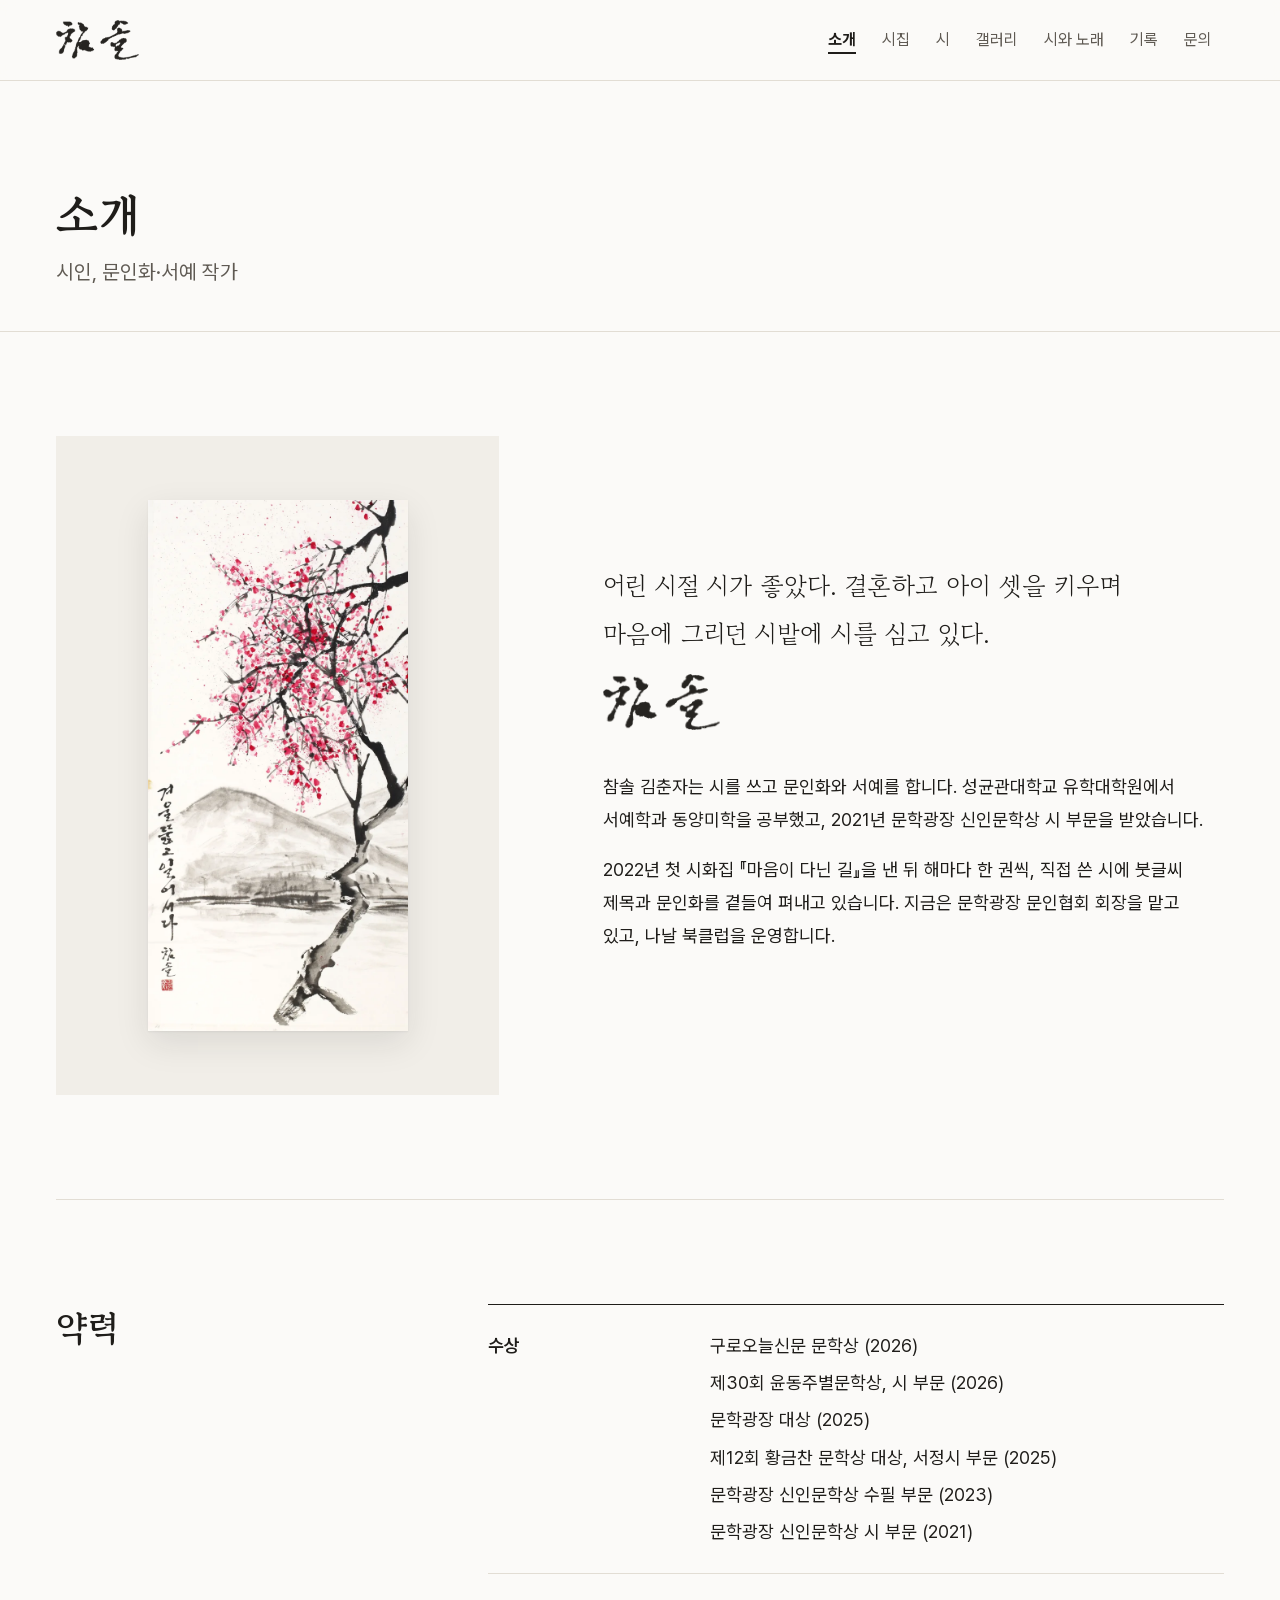
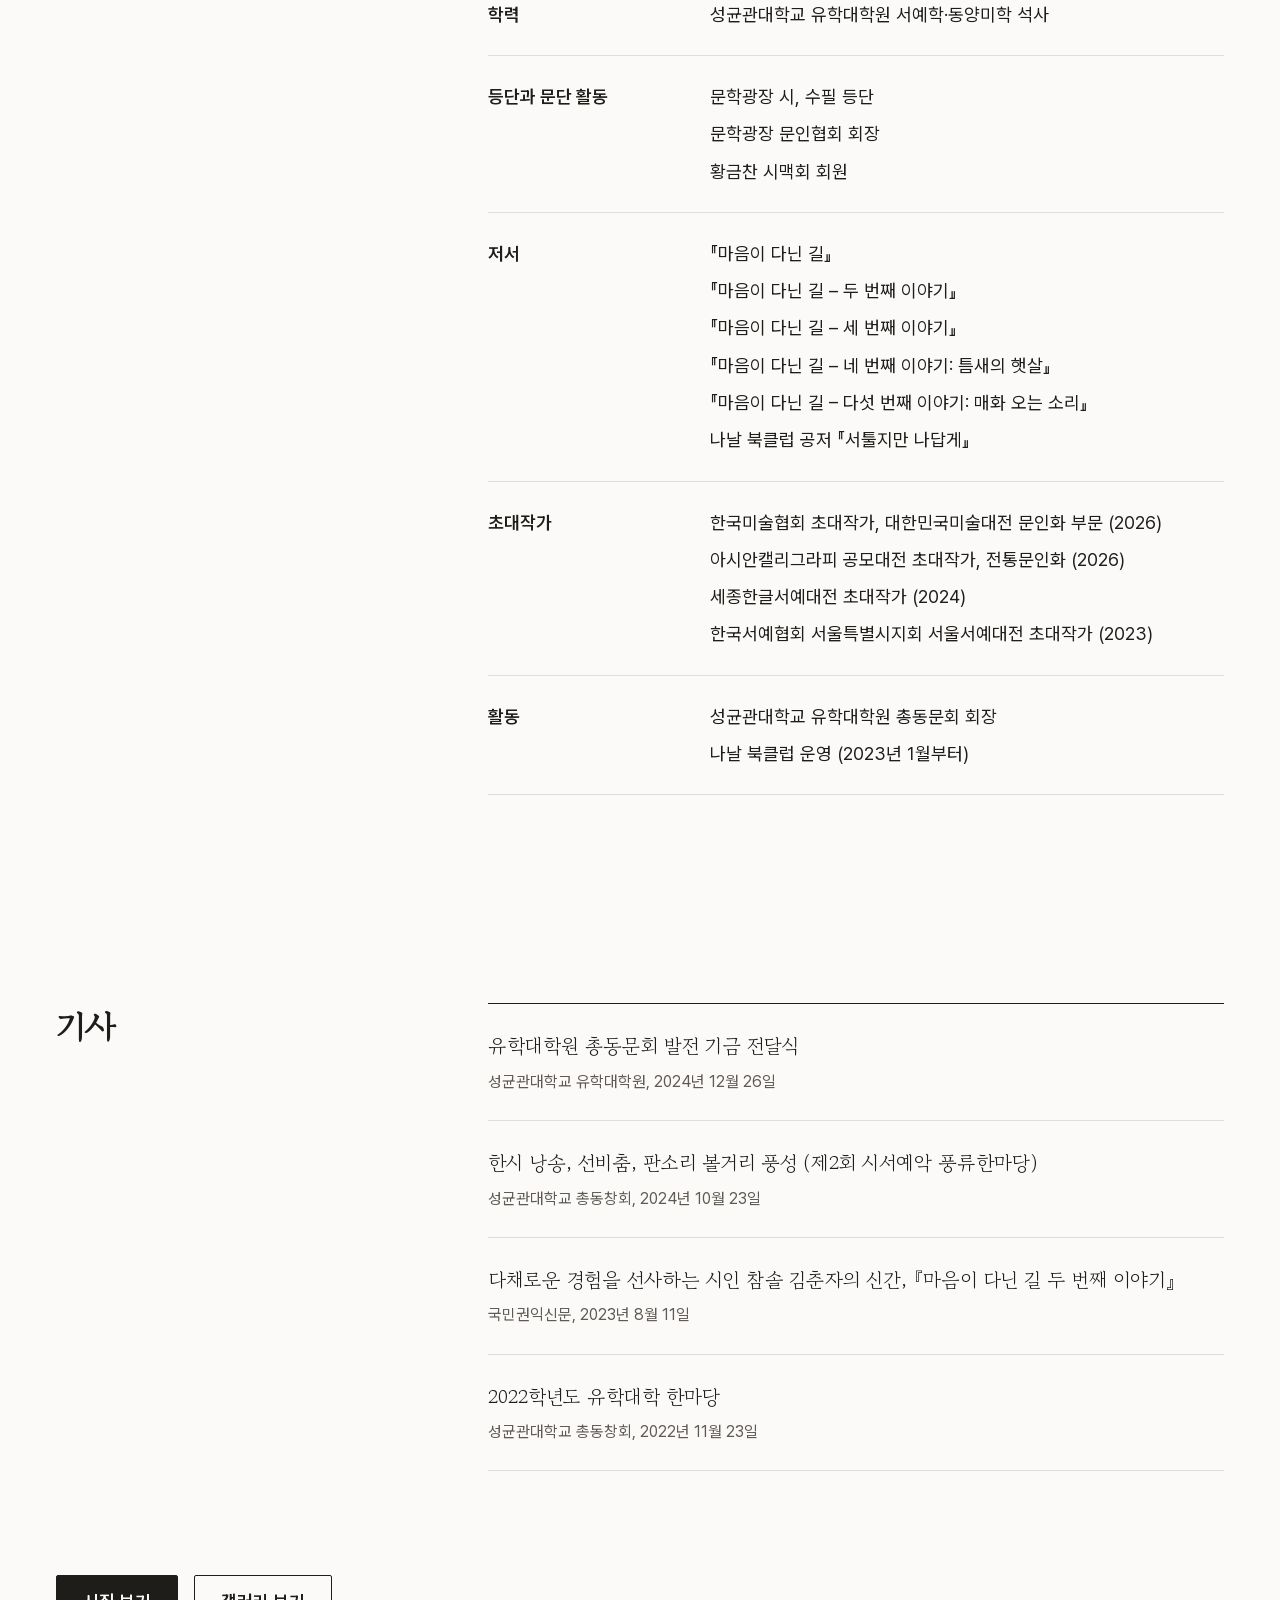
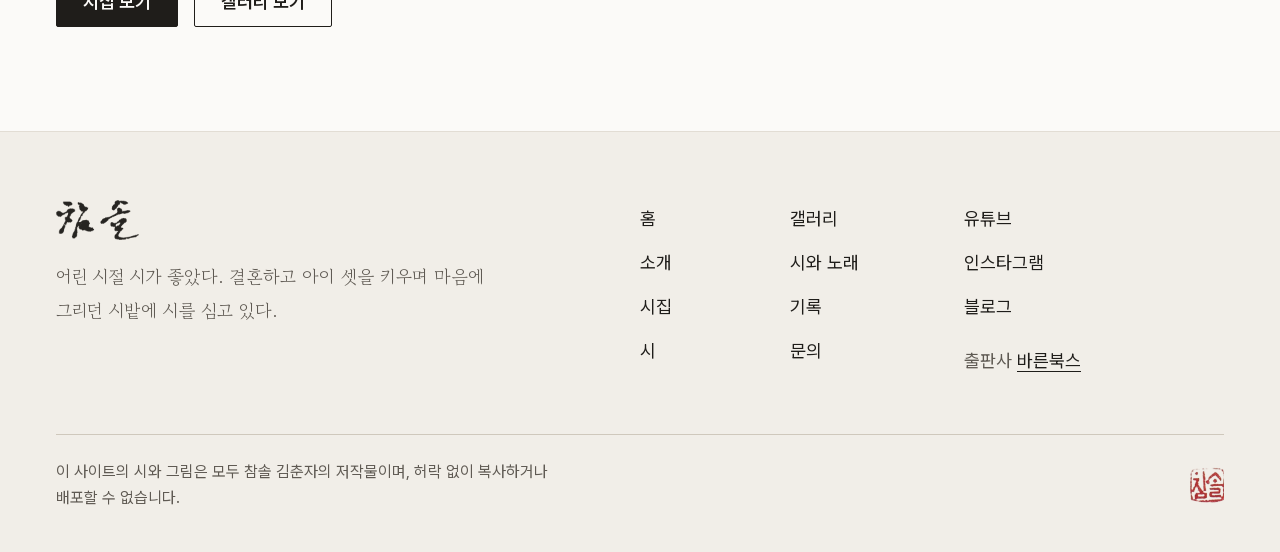
==== about/index.html @ b1f57f79 "참솔 김춘자 웹사이트 Co-Authored-By: Claude Opus 5.5 <noreply@anthropic.com>" ====
<!DOCTYPE html><html lang="ko"><head><meta charset="utf-8"><meta name="viewport" content="width=device-width, initial-scale=1"><title>소개 – 참솔 김춘자</title><meta name="description" content="참솔 김춘자 시인의 소개와 약력입니다."><link rel="icon" href="/img/brand/seal-32.png" sizes="32x32" type="image/png"><link rel="icon" href="/img/brand/seal-512.png" sizes="512x512" type="image/png"><link rel="apple-touch-icon" href="/img/brand/seal-180.png"><meta property="og:type" content="website"><meta property="og:site_name" content="참솔 김춘자"><meta property="og:title" content="소개 – 참솔 김춘자"><meta property="og:description" content="참솔 김춘자 시인의 소개와 약력입니다."><meta property="og:image" content="https://choonja27.github.io/img/brand/og.jpg"><meta property="og:image:width" content="1200"><meta property="og:image:height" content="630"><meta name="twitter:card" content="summary_large_image"><link rel="stylesheet" href="/fonts/fonts.css"><link rel="stylesheet" href="/_astro/lightbox.Dmik7Plr.css"><link rel="stylesheet" href="/_astro/BaseLayout.Sk-ldmYv.css"><style>.intro[data-astro-cid-ta2fbyqs]{gap:var(--s-5);display:grid}.intro__visual[data-astro-cid-ta2fbyqs]{background:var(--c-wall);padding:var(--s-5);justify-content:center;display:flex}.intro__art[data-astro-cid-ta2fbyqs]{max-width:260px}.intro__photo[data-astro-cid-ta2fbyqs]{width:100%}.intro__quote[data-astro-cid-ta2fbyqs]{font-family:var(--f-serif);max-width:22em;font-size:1.4rem;line-height:1.9}.intro__sign[data-astro-cid-ta2fbyqs]{width:auto;height:56px;margin:var(--s-3) 0 var(--s-5)}.intro__bio[data-astro-cid-ta2fbyqs] p[data-astro-cid-ta2fbyqs]{max-width:var(--measure)}@media (width>=900px){.intro[data-astro-cid-ta2fbyqs]{gap:var(--s-7);grid-template-columns:5fr 7fr;align-items:center}.intro__visual[data-astro-cid-ta2fbyqs]{padding:var(--s-6)}}.career[data-astro-cid-ta2fbyqs]{gap:var(--s-3);display:grid}@media (width>=900px){.career[data-astro-cid-ta2fbyqs]{gap:var(--s-6);grid-template-columns:1fr 2fr}}.career__list[data-astro-cid-ta2fbyqs]{border-top:1px solid var(--c-ink);margin:0}.career__row[data-astro-cid-ta2fbyqs]{gap:var(--s-1);padding-block:var(--s-4);border-bottom:1px solid var(--c-line);display:grid}@media (width>=700px){.career__row[data-astro-cid-ta2fbyqs]{gap:var(--s-4);grid-template-columns:11em 1fr}}.career__row[data-astro-cid-ta2fbyqs] dt[data-astro-cid-ta2fbyqs]{font-weight:600}.career__row[data-astro-cid-ta2fbyqs] dd[data-astro-cid-ta2fbyqs]{margin:0}.career__row[data-astro-cid-ta2fbyqs] ul[data-astro-cid-ta2fbyqs]{margin:0;padding:0;list-style:none}.career__row[data-astro-cid-ta2fbyqs] li[data-astro-cid-ta2fbyqs]+li[data-astro-cid-ta2fbyqs]{margin-top:var(--s-1)}.press[data-astro-cid-ta2fbyqs]{border-top:1px solid var(--c-ink);margin:0;padding:0;list-style:none}.press[data-astro-cid-ta2fbyqs] li[data-astro-cid-ta2fbyqs]{border-bottom:1px solid var(--c-line)}.press__link[data-astro-cid-ta2fbyqs]{padding-block:var(--s-4);color:var(--c-ink);flex-direction:column;gap:2px;text-decoration:none;display:flex}.press__link[data-astro-cid-ta2fbyqs]:visited{color:var(--c-ink)}.press__title[data-astro-cid-ta2fbyqs]{font-family:var(--f-serif);font-size:1.1rem}.press__link[data-astro-cid-ta2fbyqs]:hover .press__title[data-astro-cid-ta2fbyqs]{text-underline-offset:.3em;text-decoration:underline}.press__meta[data-astro-cid-ta2fbyqs]{color:var(--c-ink-light);font-size:var(--fs-small)}
</style></head><body><a class="skip-link" href="#main">본문으로 건너뛰기</a><header class="site-header site-header--default" data-astro-cid-nen7h5rs><div class="container site-header__inner" data-astro-cid-nen7h5rs><a href="/" class="site-header__logo" aria-label="홈으로 가기" data-astro-cid-nen7h5rs><img src="/img/brand/logo-horizontal.png" alt="참솔 김춘자" width="249" height="120" data-astro-cid-nen7h5rs></a><nav class="site-nav" aria-label="주 메뉴" data-astro-cid-nen7h5rs><button type="button" class="site-nav__toggle" aria-expanded="false" aria-controls="site-nav-list" data-open-label="메뉴" data-close-label="닫기" data-astro-cid-nen7h5rs>메뉴</button><ul id="site-nav-list" class="site-nav__list" data-astro-cid-nen7h5rs><li data-astro-cid-nen7h5rs><a href="/about" aria-current="page" data-astro-cid-nen7h5rs>소개</a></li><li data-astro-cid-nen7h5rs><a href="/books" data-astro-cid-nen7h5rs>시집</a></li><li data-astro-cid-nen7h5rs><a href="/poems" data-astro-cid-nen7h5rs>시</a></li><li data-astro-cid-nen7h5rs><a href="/gallery" data-astro-cid-nen7h5rs>갤러리</a></li><li data-astro-cid-nen7h5rs><a href="/songs" data-astro-cid-nen7h5rs>시와 노래</a></li><li data-astro-cid-nen7h5rs><a href="/journal" data-astro-cid-nen7h5rs>기록</a></li><li data-astro-cid-nen7h5rs><a href="/contact" data-astro-cid-nen7h5rs>문의</a></li></ul></nav></div></header><script type="module">var e=document.querySelector(`.site-nav__toggle`),t=document.querySelector(`.site-header`);if(e&&t){let n=n=>{e.setAttribute(`aria-expanded`,String(n)),e.textContent=n?e.dataset.closeLabel:e.dataset.openLabel,t.classList.toggle(`is-menu-open`,n),document.body.classList.toggle(`no-scroll`,n)};e.addEventListener(`click`,()=>n(e.getAttribute(`aria-expanded`)!==`true`)),document.addEventListener(`keydown`,t=>{t.key===`Escape`&&e.getAttribute(`aria-expanded`)===`true`&&(n(!1),e.focus())}),matchMedia(`(min-width: 1100px)`).addEventListener(`change`,e=>{e.matches&&n(!1)})}</script><main id="main" tabindex="-1"><header class="container page-head" data-astro-cid-ta2fbyqs><h1 data-astro-cid-ta2fbyqs>소개</h1><p data-astro-cid-ta2fbyqs>시인, 문인화·서예 작가</p></header><section class="section container intro" data-astro-cid-ta2fbyqs><div class="intro__visual" data-astro-cid-ta2fbyqs><a href="/img/artworks/art-18-1200.webp" class="zoom intro__art" data-pswp-group="about" data-pswp-src="/img/artworks/art-18-1200.webp" data-pswp-width="980" data-pswp-height="2000" data-pswp-info="35×68cm" data-pswp-copyright="이 사이트의 시와 그림은 모두 참솔 김춘자의 저작물이며, 허락 없이 복사하거나 배포할 수 없습니다." data-pswp-book="/books/maeum-5" data-pswp-book-label="이 작품이 실린 책: 『마음이 다닌 길 – 다섯 번째 이야기: 매화 오는 소리』" data-astro-cid-ta2fbyqs><picture><source type="image/webp" srcset="/img/artworks/art-18-640.webp 640w, /img/artworks/art-18-1200.webp 980w" sizes="(min-width: 900px) 320px, 70vw"><img src="/img/artworks/art-18-1200.jpg" alt="붉은 매화 가지 뒤로 산과 물이 펼쳐진 작품." width="980" height="2000" class="artwork" loading="lazy" decoding="async"></picture><span class="sr-only" data-astro-cid-ta2fbyqs>작품 크게 보기</span></a></div><div class="intro__text" data-astro-cid-ta2fbyqs><p class="intro__quote" data-astro-cid-ta2fbyqs>어린 시절 시가 좋았다. 결혼하고 아이 셋을 키우며 마음에 그리던 시밭에 시를 심고 있다.</p><img src="/img/brand/logo-horizontal.png" alt="참솔 친필 서명" width="249" height="120" class="intro__sign" loading="lazy" data-astro-cid-ta2fbyqs><div class="intro__bio" data-astro-cid-ta2fbyqs><p data-astro-cid-ta2fbyqs>참솔 김춘자는 시를 쓰고 문인화와 서예를 합니다. 성균관대학교 유학대학원에서 서예학과 동양미학을 공부했고, 2021년 문학광장 신인문학상 시 부문을 받았습니다.</p><p data-astro-cid-ta2fbyqs>2022년 첫 시화집 『마음이 다닌 길』을 낸 뒤 해마다 한 권씩, 직접 쓴 시에 붓글씨 제목과 문인화를 곁들여 펴내고 있습니다. 지금은 문학광장 문인협회 회장을 맡고 있고, 나날 북클럽을 운영합니다.</p></div></div></section><div class="container" data-astro-cid-ta2fbyqs><hr class="rule" data-astro-cid-ta2fbyqs></div><section class="section container career" aria-labelledby="career-title" data-astro-cid-ta2fbyqs><h2 id="career-title" data-astro-cid-ta2fbyqs>약력</h2><dl class="career__list" data-astro-cid-ta2fbyqs><div class="career__row" data-astro-cid-ta2fbyqs><dt data-astro-cid-ta2fbyqs>수상</dt><dd data-astro-cid-ta2fbyqs><ul data-astro-cid-ta2fbyqs><li data-astro-cid-ta2fbyqs>구로오늘신문 문학상 (2026)</li><li data-astro-cid-ta2fbyqs>제30회 윤동주별문학상, 시 부문 (2026)</li><li data-astro-cid-ta2fbyqs>문학광장 대상 (2025)</li><li data-astro-cid-ta2fbyqs>제12회 황금찬 문학상 대상, 서정시 부문 (2025)</li><li data-astro-cid-ta2fbyqs>문학광장 신인문학상 수필 부문 (2023)</li><li data-astro-cid-ta2fbyqs>문학광장 신인문학상 시 부문 (2021)</li></ul></dd></div><div class="career__row" data-astro-cid-ta2fbyqs><dt data-astro-cid-ta2fbyqs>학력</dt><dd data-astro-cid-ta2fbyqs><ul data-astro-cid-ta2fbyqs><li data-astro-cid-ta2fbyqs>성균관대학교 유학대학원 서예학·동양미학 석사</li></ul></dd></div><div class="career__row" data-astro-cid-ta2fbyqs><dt data-astro-cid-ta2fbyqs>등단과 문단 활동</dt><dd data-astro-cid-ta2fbyqs><ul data-astro-cid-ta2fbyqs><li data-astro-cid-ta2fbyqs>문학광장 시, 수필 등단</li><li data-astro-cid-ta2fbyqs>문학광장 문인협회 회장</li><li data-astro-cid-ta2fbyqs>황금찬 시맥회 회원</li></ul></dd></div><div class="career__row" data-astro-cid-ta2fbyqs><dt data-astro-cid-ta2fbyqs>저서</dt><dd data-astro-cid-ta2fbyqs><ul data-astro-cid-ta2fbyqs><li data-astro-cid-ta2fbyqs>『마음이 다닌 길』</li><li data-astro-cid-ta2fbyqs>『마음이 다닌 길 – 두 번째 이야기』</li><li data-astro-cid-ta2fbyqs>『마음이 다닌 길 – 세 번째 이야기』</li><li data-astro-cid-ta2fbyqs>『마음이 다닌 길 – 네 번째 이야기: 틈새의 햇살』</li><li data-astro-cid-ta2fbyqs>『마음이 다닌 길 – 다섯 번째 이야기: 매화 오는 소리』</li><li data-astro-cid-ta2fbyqs>나날 북클럽 공저 『서툴지만 나답게』</li></ul></dd></div><div class="career__row" data-astro-cid-ta2fbyqs><dt data-astro-cid-ta2fbyqs>초대작가</dt><dd data-astro-cid-ta2fbyqs><ul data-astro-cid-ta2fbyqs><li data-astro-cid-ta2fbyqs>한국미술협회 초대작가, 대한민국미술대전 문인화 부문 (2026)</li><li data-astro-cid-ta2fbyqs>아시안캘리그라피 공모대전 초대작가, 전통문인화 (2026)</li><li data-astro-cid-ta2fbyqs>세종한글서예대전 초대작가 (2024)</li><li data-astro-cid-ta2fbyqs>한국서예협회 서울특별시지회 서울서예대전 초대작가 (2023)</li></ul></dd></div><div class="career__row" data-astro-cid-ta2fbyqs><dt data-astro-cid-ta2fbyqs>활동</dt><dd data-astro-cid-ta2fbyqs><ul data-astro-cid-ta2fbyqs><li data-astro-cid-ta2fbyqs>성균관대학교 유학대학원 총동문회 회장</li><li data-astro-cid-ta2fbyqs>나날 북클럽 운영 (2023년 1월부터)</li></ul></dd></div></dl></section><section class="section container career" aria-labelledby="press-title" data-astro-cid-ta2fbyqs><h2 id="press-title" data-astro-cid-ta2fbyqs>기사</h2><ul class="press" role="list" data-astro-cid-ta2fbyqs><li data-astro-cid-ta2fbyqs><a href="https://gscs.skku.edu/gscs/news.do?mode=view&amp;articleNo=184916" class="press__link" target="_blank" rel="noopener" data-astro-cid-ta2fbyqs="true"><span class="press__title" data-astro-cid-ta2fbyqs>유학대학원 총동문회 발전 기금 전달식</span><span class="press__meta" data-astro-cid-ta2fbyqs>성균관대학교 유학대학원, 2024년 12월 26일</span><span class="sr-only"> (새 창)</span></a></li><li data-astro-cid-ta2fbyqs><a href="https://alumni.skku.edu/alumni/circular/news.do?mode=view&amp;articleNo=51506" class="press__link" target="_blank" rel="noopener" data-astro-cid-ta2fbyqs="true"><span class="press__title" data-astro-cid-ta2fbyqs>한시 낭송, 선비춤, 판소리 볼거리 풍성 (제2회 시서예악 풍류한마당)</span><span class="press__meta" data-astro-cid-ta2fbyqs>성균관대학교 총동창회, 2024년 10월 23일</span><span class="sr-only"> (새 창)</span></a></li><li data-astro-cid-ta2fbyqs><a href="https://www.crnews.co.kr/news/articleView.html?idxno=4782" class="press__link" target="_blank" rel="noopener" data-astro-cid-ta2fbyqs="true"><span class="press__title" data-astro-cid-ta2fbyqs>다채로운 경험을 선사하는 시인 참솔 김춘자의 신간, 『마음이 다닌 길 두 번째 이야기』</span><span class="press__meta" data-astro-cid-ta2fbyqs>국민권익신문, 2023년 8월 11일</span><span class="sr-only"> (새 창)</span></a></li><li data-astro-cid-ta2fbyqs><a href="https://alumni.skku.edu/alumni/circular/news.do?mode=view&amp;articleNo=35434" class="press__link" target="_blank" rel="noopener" data-astro-cid-ta2fbyqs="true"><span class="press__title" data-astro-cid-ta2fbyqs>2022학년도 유학대학 한마당</span><span class="press__meta" data-astro-cid-ta2fbyqs>성균관대학교 총동창회, 2022년 11월 23일</span><span class="sr-only"> (새 창)</span></a></li></ul></section><div class="container" data-astro-cid-ta2fbyqs><div class="btn-row" data-astro-cid-ta2fbyqs><a href="/books" class="btn btn-primary" data-astro-cid-ta2fbyqs>시집 보기</a><a href="/gallery" class="btn btn-secondary" data-astro-cid-ta2fbyqs>갤러리 보기</a></div></div></main><footer class="site-footer" data-astro-cid-jo6i4kqk><div class="container site-footer__inner" data-astro-cid-jo6i4kqk><div class="site-footer__intro" data-astro-cid-jo6i4kqk><a href="/" class="site-footer__logo" aria-label="홈으로 가기" data-astro-cid-jo6i4kqk><img src="/img/brand/logo-horizontal.png" alt="참솔 김춘자" width="249" height="120" loading="lazy" data-astro-cid-jo6i4kqk></a><p data-astro-cid-jo6i4kqk>어린 시절 시가 좋았다. 결혼하고 아이 셋을 키우며 마음에 그리던 시밭에 시를 심고 있다.</p></div><nav aria-label="사이트 메뉴" data-astro-cid-jo6i4kqk><ul class="site-footer__list" data-astro-cid-jo6i4kqk><li data-astro-cid-jo6i4kqk><a href="/" data-astro-cid-jo6i4kqk>홈</a></li><li data-astro-cid-jo6i4kqk><a href="/about" data-astro-cid-jo6i4kqk>소개</a></li><li data-astro-cid-jo6i4kqk><a href="/books" data-astro-cid-jo6i4kqk>시집</a></li><li data-astro-cid-jo6i4kqk><a href="/poems" data-astro-cid-jo6i4kqk>시</a></li><li data-astro-cid-jo6i4kqk><a href="/gallery" data-astro-cid-jo6i4kqk>갤러리</a></li><li data-astro-cid-jo6i4kqk><a href="/songs" data-astro-cid-jo6i4kqk>시와 노래</a></li><li data-astro-cid-jo6i4kqk><a href="/journal" data-astro-cid-jo6i4kqk>기록</a></li><li data-astro-cid-jo6i4kqk><a href="/contact" data-astro-cid-jo6i4kqk>문의</a></li></ul></nav><div class="site-footer__links" data-astro-cid-jo6i4kqk><ul class="site-footer__list" aria-label="SNS" data-astro-cid-jo6i4kqk><li data-astro-cid-jo6i4kqk><a href="https://www.youtube.com/@%EA%B9%80%EC%B6%98%EC%9E%90-q7f" target="_blank" rel="noopener" data-astro-cid-jo6i4kqk="true">유튜브<span class="sr-only"> (새 창)</span></a></li><li data-astro-cid-jo6i4kqk><a href="https://www.instagram.com/artchoonja/" target="_blank" rel="noopener" data-astro-cid-jo6i4kqk="true">인스타그램<span class="sr-only"> (새 창)</span></a></li><li data-astro-cid-jo6i4kqk><a href="https://blog.naver.com/choonja27" target="_blank" rel="noopener" data-astro-cid-jo6i4kqk="true">블로그<span class="sr-only"> (새 창)</span></a></li></ul><p class="site-footer__publisher" data-astro-cid-jo6i4kqk>출판사 <a href="https://barunbooks.com" target="_blank" rel="noopener" data-astro-cid-jo6i4kqk="true">바른북스<span class="sr-only"> (새 창)</span></a></p></div></div><div class="container" data-astro-cid-jo6i4kqk><div class="site-footer__bottom" data-astro-cid-jo6i4kqk><p class="text-small" data-astro-cid-jo6i4kqk>이 사이트의 시와 그림은 모두 참솔 김춘자의 저작물이며, 허락 없이 복사하거나 배포할 수 없습니다.</p><img src="/img/brand/seal.webp" alt="참솔 김춘자의 붉은 낙관" width="40" height="40" class="site-footer__seal" loading="lazy" data-astro-cid-jo6i4kqk></div></div></footer></body></html><script type="module" src="/_astro/about.astro_astro_type_script_index_0_lang.Poxf5VGZ.js"></script>
---- fonts/fonts.css ----
/*
Copyright (c) 2021 Kil Hyung-jin, with Reserved Font Name Pretendard.
https://github.com/orioncactus/pretendard

This Font Software is licensed under the SIL Open Font License, Version 1.1.
This license is copied below, and is also available with a FAQ at:
http://scripts.sil.org/OFL
*/
/* [0] */
@font-face {
	font-family: 'Pretendard Variable';
	font-style: normal;
	font-display: swap;
	font-weight: 45 920;
	src: url(/fonts/pretendard/PretendardVariable.subset.0.woff2) format('woff2-variations');
	unicode-range: U+f9ca-fa0b, U+ff03-ff05, U+ff07, U+ff0a-ff0b, U+ff0d-ff19, U+ff1b, U+ff1d, U+ff20-ff5b, U+ff5d, U+ffe0-ffe3, U+ffe5-ffe6;
}

/* [1] */
@font-face {
	font-family: 'Pretendard Variable';
	font-style: normal;
	font-display: swap;
	font-weight: 45 920;
	src: url(/fonts/pretendard/PretendardVariable.subset.1.woff2) format('woff2-variations');
	unicode-range: U+d723-d728, U+d72a-d733, U+d735-d748, U+d74a-d74f, U+d752-d753, U+d755-d757, U+d75a-d75f, U+d762-d764, U+d766-d768, U+d76a-d76b, U+d76d-d76f, U+d771-d787, U+d789-d78b, U+d78d-d78f, U+d791-d797, U+d79a, U+d79c, U+d79e-d7a3, U+f900-f909, U+f90b-f92e;
}

/* [2] */
@font-face {
	font-family: 'Pretendard Variable';
	font-style: normal;
	font-display: swap;
	font-weight: 45 920;
	src: url(/fonts/pretendard/PretendardVariable.subset.2.woff2) format('woff2-variations');
	unicode-range: U+d679-d68b, U+d68e-d69e, U+d6a0, U+d6a2-d6a7, U+d6a9-d6c3, U+d6c6-d6c7, U+d6c9-d6cb, U+d6cd-d6d3, U+d6d5-d6d6, U+d6d8-d6e3, U+d6e5-d6e7, U+d6e9-d6fb, U+d6fd-d717, U+d719-d71f, U+d721-d722;
}

/* [3] */
@font-face {
	font-family: 'Pretendard Variable';
	font-style: normal;
	font-display: swap;
	font-weight: 45 920;
	src: url(/fonts/pretendard/PretendardVariable.subset.3.woff2) format('woff2-variations');
	unicode-range: U+d5bc-d5c7, U+d5ca-d5cb, U+d5cd-d5cf, U+d5d1-d5d7, U+d5d9-d5da, U+d5dc, U+d5de-d5e3, U+d5e6-d5e7, U+d5e9-d5eb, U+d5ed-d5f6, U+d5f8, U+d5fa-d5ff, U+d602-d603, U+d605-d607, U+d609-d60f, U+d612-d613, U+d616-d61b, U+d61d-d637, U+d63a-d63b, U+d63d-d63f, U+d641-d647, U+d64a-d64c, U+d64e-d653, U+d656-d657, U+d659-d65b, U+d65d-d666, U+d668, U+d66a-d678;
}

/* [4] */
@font-face {
	font-family: 'Pretendard Variable';
	font-style: normal;
	font-display: swap;
	font-weight: 45 920;
	src: url(/fonts/pretendard/PretendardVariable.subset.4.woff2) format('woff2-variations');
	unicode-range: U+d507, U+d509-d50b, U+d50d-d513, U+d515-d53b, U+d53e-d53f, U+d541-d543, U+d545-d54c, U+d54e, U+d550, U+d552-d557, U+d55a-d55b, U+d55d-d55f, U+d561-d564, U+d566-d567, U+d56a, U+d56c, U+d56e-d573, U+d576-d577, U+d579-d583, U+d585-d586, U+d58a-d5a4, U+d5a6-d5bb;
}

/* [5] */
@font-face {
	font-family: 'Pretendard Variable';
	font-style: normal;
	font-display: swap;
	font-weight: 45 920;
	src: url(/fonts/pretendard/PretendardVariable.subset.5.woff2) format('woff2-variations');
	unicode-range: U+d464-d477, U+d47a-d47b, U+d47d-d47f, U+d481-d487, U+d489-d48a, U+d48c, U+d48e-d4e7, U+d4e9-d503, U+d505-d506;
}

/* [6] */
@font-face {
	font-family: 'Pretendard Variable';
	font-style: normal;
	font-display: swap;
	font-weight: 45 920;
	src: url(/fonts/pretendard/PretendardVariable.subset.6.woff2) format('woff2-variations');
	unicode-range: U+d3bf-d3c7, U+d3ca-d3cf, U+d3d1-d3eb, U+d3ee-d3ef, U+d3f1-d3f3, U+d3f5-d3fb, U+d3fd-d400, U+d402-d45b, U+d45d-d463;
}

/* [7] */
@font-face {
	font-family: 'Pretendard Variable';
	font-style: normal;
	font-display: swap;
	font-weight: 45 920;
	src: url(/fonts/pretendard/PretendardVariable.subset.7.woff2) format('woff2-variations');
	unicode-range: U+d2ff, U+d302-d304, U+d306-d30b, U+d30f, U+d311-d313, U+d315-d31b, U+d31e, U+d322-d324, U+d326-d327, U+d32a-d32b, U+d32d-d32f, U+d331-d337, U+d339-d33c, U+d33e-d37b, U+d37e-d37f, U+d381-d383, U+d385-d38b, U+d38e-d390, U+d392-d397, U+d39a-d39b, U+d39d-d39f, U+d3a1-d3a7, U+d3a9-d3aa, U+d3ac, U+d3ae-d3b3, U+d3b5-d3b7, U+d3b9-d3bb, U+d3bd-d3be;
}

/* [8] */
@font-face {
	font-family: 'Pretendard Variable';
	font-style: normal;
	font-display: swap;
	font-weight: 45 920;
	src: url(/fonts/pretendard/PretendardVariable.subset.8.woff2) format('woff2-variations');
	unicode-range: U+d257-d27f, U+d281-d29b, U+d29d-d29f, U+d2a1-d2ab, U+d2ad-d2b7, U+d2ba-d2bb, U+d2bd-d2bf, U+d2c1-d2c7, U+d2c9-d2ef, U+d2f2-d2f3, U+d2f5-d2f7, U+d2f9-d2fe;
}

/* [9] */
@font-face {
	font-family: 'Pretendard Variable';
	font-style: normal;
	font-display: swap;
	font-weight: 45 920;
	src: url(/fonts/pretendard/PretendardVariable.subset.9.woff2) format('woff2-variations');
	unicode-range: U+d1b4, U+d1b6-d1f3, U+d1f5-d22b, U+d22e-d22f, U+d231-d233, U+d235-d23b, U+d23d-d240, U+d242-d256;
}

/* [10] */
@font-face {
	font-family: 'Pretendard Variable';
	font-style: normal;
	font-display: swap;
	font-weight: 45 920;
	src: url(/fonts/pretendard/PretendardVariable.subset.10.woff2) format('woff2-variations');
	unicode-range: U+d105-d12f, U+d132-d133, U+d135-d137, U+d139-d13f, U+d141-d142, U+d144, U+d146-d14b, U+d14e-d14f, U+d151-d153, U+d155-d15b, U+d15e-d187, U+d189-d19f, U+d1a2-d1a3, U+d1a5-d1a7, U+d1a9-d1af, U+d1b2-d1b3;
}

/* [11] */
@font-face {
	font-family: 'Pretendard Variable';
	font-style: normal;
	font-display: swap;
	font-weight: 45 920;
	src: url(/fonts/pretendard/PretendardVariable.subset.11.woff2) format('woff2-variations');
	unicode-range: U+d04b-d04f, U+d051-d057, U+d059-d06b, U+d06d-d06f, U+d071-d073, U+d075-d07b, U+d07e-d0a3, U+d0a6-d0a7, U+d0a9-d0ab, U+d0ad-d0b3, U+d0b6, U+d0b8, U+d0ba-d0bf, U+d0c2-d0c3, U+d0c5-d0c7, U+d0c9-d0cf, U+d0d2, U+d0d6-d0db, U+d0de-d0df, U+d0e1-d0e3, U+d0e5-d0eb, U+d0ee-d0f0, U+d0f2-d104;
}

/* [12] */
@font-face {
	font-family: 'Pretendard Variable';
	font-style: normal;
	font-display: swap;
	font-weight: 45 920;
	src: url(/fonts/pretendard/PretendardVariable.subset.12.woff2) format('woff2-variations');
	unicode-range: U+cfa2-cfc3, U+cfc5-cfdf, U+cfe2-cfe3, U+cfe5-cfe7, U+cfe9-cff4, U+cff6-cffb, U+cffd-cfff, U+d001-d003, U+d005-d017, U+d019-d033, U+d036-d037, U+d039-d03b, U+d03d-d04a;
}

/* [13] */
@font-face {
	font-family: 'Pretendard Variable';
	font-style: normal;
	font-display: swap;
	font-weight: 45 920;
	src: url(/fonts/pretendard/PretendardVariable.subset.13.woff2) format('woff2-variations');
	unicode-range: U+cef0-cef3, U+cef6, U+cef9-ceff, U+cf01-cf03, U+cf05-cf07, U+cf09-cf0f, U+cf11-cf12, U+cf14-cf1b, U+cf1d-cf1f, U+cf21-cf2f, U+cf31-cf53, U+cf56-cf57, U+cf59-cf5b, U+cf5d-cf63, U+cf66, U+cf68, U+cf6a-cf6f, U+cf71-cf84, U+cf86-cf8b, U+cf8d-cfa1;
}

/* [14] */
@font-face {
	font-family: 'Pretendard Variable';
	font-style: normal;
	font-display: swap;
	font-weight: 45 920;
	src: url(/fonts/pretendard/PretendardVariable.subset.14.woff2) format('woff2-variations');
	unicode-range: U+ce3c-ce57, U+ce5a-ce5b, U+ce5d-ce5f, U+ce61-ce67, U+ce6a, U+ce6c, U+ce6e-ce73, U+ce76-ce77, U+ce79-ce7b, U+ce7d-ce83, U+ce85-ce88, U+ce8a-ce8f, U+ce91-ce93, U+ce95-ce97, U+ce99-ce9f, U+cea2, U+cea4-ceab, U+cead-cee3, U+cee6-cee7, U+cee9-ceeb, U+ceed-ceef;
}

/* [15] */
@font-face {
	font-family: 'Pretendard Variable';
	font-style: normal;
	font-display: swap;
	font-weight: 45 920;
	src: url(/fonts/pretendard/PretendardVariable.subset.15.woff2) format('woff2-variations');
	unicode-range: U+cd92-cd93, U+cd96-cd97, U+cd99-cd9b, U+cd9d-cda3, U+cda6-cda8, U+cdaa-cdaf, U+cdb1-cdc3, U+cdc5-cdcb, U+cdcd-cde7, U+cde9-ce03, U+ce05-ce1f, U+ce22-ce34, U+ce36-ce3b;
}

/* [16] */
@font-face {
	font-family: 'Pretendard Variable';
	font-style: normal;
	font-display: swap;
	font-weight: 45 920;
	src: url(/fonts/pretendard/PretendardVariable.subset.16.woff2) format('woff2-variations');
	unicode-range: U+ccef-cd07, U+cd0a-cd0b, U+cd0d-cd1a, U+cd1c, U+cd1e-cd2b, U+cd2d-cd5b, U+cd5d-cd77, U+cd79-cd91;
}

/* [17] */
@font-face {
	font-family: 'Pretendard Variable';
	font-style: normal;
	font-display: swap;
	font-weight: 45 920;
	src: url(/fonts/pretendard/PretendardVariable.subset.17.woff2) format('woff2-variations');
	unicode-range: U+cc3f-cc43, U+cc46-cc47, U+cc49-cc4b, U+cc4d-cc53, U+cc55-cc58, U+cc5a-cc5f, U+cc61-cc97, U+cc9a-cc9b, U+cc9d-cc9f, U+cca1-cca7, U+ccaa, U+ccac, U+ccae-ccb3, U+ccb6-ccb7, U+ccb9-ccbb, U+ccbd-cccf, U+ccd1-cce3, U+cce5-ccee;
}

/* [18] */
@font-face {
	font-family: 'Pretendard Variable';
	font-style: normal;
	font-display: swap;
	font-weight: 45 920;
	src: url(/fonts/pretendard/PretendardVariable.subset.18.woff2) format('woff2-variations');
	unicode-range: U+cb91-cbd3, U+cbd5-cbe3, U+cbe5-cc0b, U+cc0e-cc0f, U+cc11-cc13, U+cc15-cc1b, U+cc1d-cc20, U+cc23-cc27, U+cc2a-cc2b, U+cc2d, U+cc2f, U+cc31-cc37, U+cc3a, U+cc3c;
}

/* [19] */
@font-face {
	font-family: 'Pretendard Variable';
	font-style: normal;
	font-display: swap;
	font-weight: 45 920;
	src: url(/fonts/pretendard/PretendardVariable.subset.19.woff2) format('woff2-variations');
	unicode-range: U+caf4-cb47, U+cb4a-cb90;
}

/* [20] */
@font-face {
	font-family: 'Pretendard Variable';
	font-style: normal;
	font-display: swap;
	font-weight: 45 920;
	src: url(/fonts/pretendard/PretendardVariable.subset.20.woff2) format('woff2-variations');
	unicode-range: U+ca4a-ca4b, U+ca4e-ca4f, U+ca51-ca53, U+ca55-ca5b, U+ca5d-ca60, U+ca62-ca83, U+ca85-cabb, U+cabe-cabf, U+cac1-cac3, U+cac5-cacb, U+cacd-cad0, U+cad2, U+cad4-cad8, U+cada-caf3;
}

/* [21] */
@font-face {
	font-family: 'Pretendard Variable';
	font-style: normal;
	font-display: swap;
	font-weight: 45 920;
	src: url(/fonts/pretendard/PretendardVariable.subset.21.woff2) format('woff2-variations');
	unicode-range: U+c996-c997, U+c99a-c99c, U+c99e-c9bf, U+c9c2-c9c3, U+c9c5-c9c7, U+c9c9-c9cf, U+c9d2, U+c9d4, U+c9d7-c9d8, U+c9db, U+c9de-c9df, U+c9e1-c9e3, U+c9e5-c9e6, U+c9e8-c9eb, U+c9ee-c9f0, U+c9f2-c9f7, U+c9f9-ca0b, U+ca0d-ca28, U+ca2a-ca49;
}

/* [22] */
@font-face {
	font-family: 'Pretendard Variable';
	font-style: normal;
	font-display: swap;
	font-weight: 45 920;
	src: url(/fonts/pretendard/PretendardVariable.subset.22.woff2) format('woff2-variations');
	unicode-range: U+c8e9-c8f4, U+c8f6-c8fb, U+c8fe-c8ff, U+c901-c903, U+c905-c90b, U+c90e-c910, U+c912-c917, U+c919-c92b, U+c92d-c94f, U+c951-c953, U+c955-c96b, U+c96d-c973, U+c975-c987, U+c98a-c98b, U+c98d-c98f, U+c991-c995;
}

/* [23] */
@font-face {
	font-family: 'Pretendard Variable';
	font-style: normal;
	font-display: swap;
	font-weight: 45 920;
	src: url(/fonts/pretendard/PretendardVariable.subset.23.woff2) format('woff2-variations');
	unicode-range: U+c841-c84b, U+c84d-c86f, U+c872-c873, U+c875-c877, U+c879-c87f, U+c882-c884, U+c887-c88a, U+c88d-c8c3, U+c8c5-c8df, U+c8e1-c8e8;
}

/* [24] */
@font-face {
	font-family: 'Pretendard Variable';
	font-style: normal;
	font-display: swap;
	font-weight: 45 920;
	src: url(/fonts/pretendard/PretendardVariable.subset.24.woff2) format('woff2-variations');
	unicode-range: U+c779-c77b, U+c77e-c782, U+c786, U+c78b, U+c78d, U+c78f, U+c792-c793, U+c795, U+c797, U+c799-c79f, U+c7a2, U+c7a7-c7ab, U+c7ae-c7bb, U+c7bd-c7c0, U+c7c2-c7c7, U+c7c9-c7dc, U+c7de-c7ff, U+c802-c803, U+c805-c807, U+c809, U+c80b-c80f, U+c812, U+c814, U+c817-c81b, U+c81e-c81f, U+c821-c823, U+c825-c82e, U+c830-c837, U+c839-c83b, U+c83d-c840;
}

/* [25] */
@font-face {
	font-family: 'Pretendard Variable';
	font-style: normal;
	font-display: swap;
	font-weight: 45 920;
	src: url(/fonts/pretendard/PretendardVariable.subset.25.woff2) format('woff2-variations');
	unicode-range: U+c6bb-c6bf, U+c6c2, U+c6c4, U+c6c6-c6cb, U+c6ce-c6cf, U+c6d1-c6d3, U+c6d5-c6db, U+c6dd-c6df, U+c6e1-c6e7, U+c6e9-c6eb, U+c6ed-c6ef, U+c6f1-c6f8, U+c6fa-c703, U+c705-c707, U+c709-c70b, U+c70d-c716, U+c718, U+c71a-c71f, U+c722-c723, U+c725-c727, U+c729-c734, U+c736-c73b, U+c73e-c73f, U+c741-c743, U+c745-c74b, U+c74e-c750, U+c752-c757, U+c759-c773, U+c776-c777;
}

/* [26] */
@font-face {
	font-family: 'Pretendard Variable';
	font-style: normal;
	font-display: swap;
	font-weight: 45 920;
	src: url(/fonts/pretendard/PretendardVariable.subset.26.woff2) format('woff2-variations');
	unicode-range: U+c5f5-c5fb, U+c5fe, U+c602-c605, U+c607, U+c609-c60f, U+c611-c61a, U+c61c-c623, U+c626-c627, U+c629-c62b, U+c62d, U+c62f-c632, U+c636, U+c638, U+c63a-c63f, U+c642-c643, U+c645-c647, U+c649-c652, U+c656-c65b, U+c65d-c65f, U+c661-c663, U+c665-c677, U+c679-c67b, U+c67d-c693, U+c696-c697, U+c699-c69b, U+c69d-c6a3, U+c6a6, U+c6a8, U+c6aa-c6af, U+c6b2-c6b3, U+c6b5-c6b7, U+c6b9-c6ba;
}

/* [27] */
@font-face {
	font-family: 'Pretendard Variable';
	font-style: normal;
	font-display: swap;
	font-weight: 45 920;
	src: url(/fonts/pretendard/PretendardVariable.subset.27.woff2) format('woff2-variations');
	unicode-range: U+c517-c527, U+c52a-c52b, U+c52d-c52f, U+c531-c538, U+c53a, U+c53c, U+c53e-c543, U+c546-c547, U+c54b, U+c54d-c552, U+c556, U+c55a-c55b, U+c55d, U+c55f, U+c562-c563, U+c565-c567, U+c569-c56f, U+c572, U+c574, U+c576-c57b, U+c57e-c57f, U+c581-c583, U+c585-c586, U+c588-c58b, U+c58e, U+c590, U+c592-c596, U+c599-c5b3, U+c5b6-c5b7, U+c5ba, U+c5be-c5c3, U+c5ca-c5cb, U+c5cd, U+c5cf, U+c5d2-c5d3, U+c5d5-c5d7, U+c5d9-c5df, U+c5e1-c5e2, U+c5e4, U+c5e6-c5eb, U+c5ef, U+c5f1-c5f3;
}

/* [28] */
@font-face {
	font-family: 'Pretendard Variable';
	font-style: normal;
	font-display: swap;
	font-weight: 45 920;
	src: url(/fonts/pretendard/PretendardVariable.subset.28.woff2) format('woff2-variations');
	unicode-range: U+c475-c4ef, U+c4f2-c4f3, U+c4f5-c4f7, U+c4f9-c4ff, U+c502-c50b, U+c50d-c516;
}

/* [29] */
@font-face {
	font-family: 'Pretendard Variable';
	font-style: normal;
	font-display: swap;
	font-weight: 45 920;
	src: url(/fonts/pretendard/PretendardVariable.subset.29.woff2) format('woff2-variations');
	unicode-range: U+c3d0-c3d7, U+c3da-c3db, U+c3dd-c3de, U+c3e1-c3ec, U+c3ee-c3f3, U+c3f5-c42b, U+c42d-c463, U+c466-c474;
}

/* [30] */
@font-face {
	font-family: 'Pretendard Variable';
	font-style: normal;
	font-display: swap;
	font-weight: 45 920;
	src: url(/fonts/pretendard/PretendardVariable.subset.30.woff2) format('woff2-variations');
	unicode-range: U+c32b-c367, U+c36a-c36b, U+c36d-c36f, U+c371-c377, U+c37a-c37b, U+c37e-c383, U+c385-c387, U+c389-c3cf;
}

/* [31] */
@font-face {
	font-family: 'Pretendard Variable';
	font-style: normal;
	font-display: swap;
	font-weight: 45 920;
	src: url(/fonts/pretendard/PretendardVariable.subset.31.woff2) format('woff2-variations');
	unicode-range: U+c26a-c26b, U+c26d-c26f, U+c271-c273, U+c275-c27b, U+c27e-c287, U+c289-c28f, U+c291-c297, U+c299-c29a, U+c29c-c2a3, U+c2a5-c2a7, U+c2a9-c2ab, U+c2ad-c2b3, U+c2b6, U+c2b8, U+c2ba-c2bb, U+c2bd-c2db, U+c2de-c2df, U+c2e1-c2e2, U+c2e5-c2ea, U+c2ee, U+c2f0, U+c2f2-c2f5, U+c2f7, U+c2fa-c2fb, U+c2fd-c2ff, U+c301-c307, U+c309-c30c, U+c30e-c312, U+c315-c323, U+c325-c328, U+c32a;
}

/* [32] */
@font-face {
	font-family: 'Pretendard Variable';
	font-style: normal;
	font-display: swap;
	font-weight: 45 920;
	src: url(/fonts/pretendard/PretendardVariable.subset.32.woff2) format('woff2-variations');
	unicode-range: U+c1bc-c1c3, U+c1c5-c1df, U+c1e1-c1fb, U+c1fd-c203, U+c205-c20c, U+c20e, U+c210-c217, U+c21a-c21b, U+c21d-c21e, U+c221-c227, U+c229-c22a, U+c22c, U+c22e, U+c230, U+c233-c24f, U+c251-c257, U+c259-c269;
}

/* [33] */
@font-face {
	font-family: 'Pretendard Variable';
	font-style: normal;
	font-display: swap;
	font-weight: 45 920;
	src: url(/fonts/pretendard/PretendardVariable.subset.33.woff2) format('woff2-variations');
	unicode-range: U+c101-c11b, U+c11f, U+c121-c123, U+c125-c12b, U+c12e, U+c132-c137, U+c13a-c13b, U+c13d-c13f, U+c141-c147, U+c14a, U+c14c-c153, U+c155-c157, U+c159-c15b, U+c15d-c166, U+c169-c16f, U+c171-c177, U+c179-c18b, U+c18e-c18f, U+c191-c193, U+c195-c19b, U+c19d-c19e, U+c1a0, U+c1a2-c1a4, U+c1a6-c1bb;
}

/* [34] */
@font-face {
	font-family: 'Pretendard Variable';
	font-style: normal;
	font-display: swap;
	font-weight: 45 920;
	src: url(/fonts/pretendard/PretendardVariable.subset.34.woff2) format('woff2-variations');
	unicode-range: U+c049-c057, U+c059-c05b, U+c05d-c05f, U+c061-c067, U+c069-c08f, U+c091-c0ab, U+c0ae-c0af, U+c0b1-c0b3, U+c0b5, U+c0b7-c0bb, U+c0be, U+c0c2-c0c7, U+c0ca-c0cb, U+c0cd-c0cf, U+c0d1-c0d7, U+c0d9-c0da, U+c0dc, U+c0de-c0e3, U+c0e5-c0eb, U+c0ed-c0f3, U+c0f6, U+c0f8, U+c0fa-c0ff;
}

/* [35] */
@font-face {
	font-family: 'Pretendard Variable';
	font-style: normal;
	font-display: swap;
	font-weight: 45 920;
	src: url(/fonts/pretendard/PretendardVariable.subset.35.woff2) format('woff2-variations');
	unicode-range: U+bfa7-bfaf, U+bfb1-bfc4, U+bfc6-bfcb, U+bfce-bfcf, U+bfd1-bfd3, U+bfd5-bfdb, U+bfdd-c048;
}

/* [36] */
@font-face {
	font-family: 'Pretendard Variable';
	font-style: normal;
	font-display: swap;
	font-weight: 45 920;
	src: url(/fonts/pretendard/PretendardVariable.subset.36.woff2) format('woff2-variations');
	unicode-range: U+bf07, U+bf09-bf3f, U+bf41-bf4f, U+bf52-bf54, U+bf56-bfa6;
}

/* [37] */
@font-face {
	font-family: 'Pretendard Variable';
	font-style: normal;
	font-display: swap;
	font-weight: 45 920;
	src: url(/fonts/pretendard/PretendardVariable.subset.37.woff2) format('woff2-variations');
	unicode-range: U+be56, U+be58, U+be5c-be5f, U+be62-be63, U+be65-be67, U+be69-be74, U+be76-be7b, U+be7e-be7f, U+be81-be8e, U+be90, U+be92-bea7, U+bea9-becf, U+bed2-bed3, U+bed5-bed6, U+bed9-bee3, U+bee6-bf06;
}

/* [38] */
@font-face {
	font-family: 'Pretendard Variable';
	font-style: normal;
	font-display: swap;
	font-weight: 45 920;
	src: url(/fonts/pretendard/PretendardVariable.subset.38.woff2) format('woff2-variations');
	unicode-range: U+bdb0-bdd3, U+bdd5-bdef, U+bdf1-be0b, U+be0d-be0f, U+be11-be13, U+be15-be43, U+be46-be47, U+be49-be4b, U+be4d-be53;
}

/* [39] */
@font-face {
	font-family: 'Pretendard Variable';
	font-style: normal;
	font-display: swap;
	font-weight: 45 920;
	src: url(/fonts/pretendard/PretendardVariable.subset.39.woff2) format('woff2-variations');
	unicode-range: U+bd03, U+bd06, U+bd08, U+bd0a-bd0f, U+bd11-bd22, U+bd25-bd47, U+bd49-bd58, U+bd5a-bd7f, U+bd82-bd83, U+bd85-bd87, U+bd8a-bd8f, U+bd91-bd92, U+bd94, U+bd96-bd98, U+bd9a-bdaf;
}

/* [40] */
@font-face {
	font-family: 'Pretendard Variable';
	font-style: normal;
	font-display: swap;
	font-weight: 45 920;
	src: url(/fonts/pretendard/PretendardVariable.subset.40.woff2) format('woff2-variations');
	unicode-range: U+bc4e-bc83, U+bc86-bc87, U+bc89-bc8b, U+bc8d-bc93, U+bc96, U+bc98, U+bc9b-bc9f, U+bca2-bca3, U+bca5-bca7, U+bca9-bcb2, U+bcb4-bcbb, U+bcbe-bcbf, U+bcc1-bcc3, U+bcc5-bccc, U+bcce-bcd0, U+bcd2-bcd4, U+bcd6-bcf3, U+bcf7, U+bcf9-bcfb, U+bcfd-bd02;
}

/* [41] */
@font-face {
	font-family: 'Pretendard Variable';
	font-style: normal;
	font-display: swap;
	font-weight: 45 920;
	src: url(/fonts/pretendard/PretendardVariable.subset.41.woff2) format('woff2-variations');
	unicode-range: U+bb90-bba3, U+bba5-bbab, U+bbad-bbbf, U+bbc1-bbf7, U+bbfa-bbfb, U+bbfd-bbfe, U+bc01-bc07, U+bc09-bc0a, U+bc0e, U+bc10, U+bc12-bc13, U+bc17, U+bc19-bc1a, U+bc1e, U+bc20-bc23, U+bc26, U+bc28, U+bc2a-bc2c, U+bc2e-bc2f, U+bc32-bc33, U+bc35-bc37, U+bc39-bc3f, U+bc41-bc42, U+bc44, U+bc46-bc48, U+bc4a-bc4d;
}

/* [42] */
@font-face {
	font-family: 'Pretendard Variable';
	font-style: normal;
	font-display: swap;
	font-weight: 45 920;
	src: url(/fonts/pretendard/PretendardVariable.subset.42.woff2) format('woff2-variations');
	unicode-range: U+bae6-bafb, U+bafd-bb17, U+bb19-bb33, U+bb37, U+bb39-bb3a, U+bb3d-bb43, U+bb45-bb46, U+bb48, U+bb4a-bb4f, U+bb51-bb53, U+bb55-bb57, U+bb59-bb62, U+bb64-bb8f;
}

/* [43] */
@font-face {
	font-family: 'Pretendard Variable';
	font-style: normal;
	font-display: swap;
	font-weight: 45 920;
	src: url(/fonts/pretendard/PretendardVariable.subset.43.woff2) format('woff2-variations');
	unicode-range: U+ba30-ba37, U+ba3a-ba3b, U+ba3d-ba3f, U+ba41-ba47, U+ba49-ba4a, U+ba4c, U+ba4e-ba53, U+ba56-ba57, U+ba59-ba5b, U+ba5d-ba63, U+ba65-ba66, U+ba68-ba6f, U+ba71-ba73, U+ba75-ba77, U+ba79-ba84, U+ba86, U+ba88-baa7, U+baaa, U+baad-baaf, U+bab1-bab7, U+baba, U+babc, U+babe-bae5;
}

/* [44] */
@font-face {
	font-family: 'Pretendard Variable';
	font-style: normal;
	font-display: swap;
	font-weight: 45 920;
	src: url(/fonts/pretendard/PretendardVariable.subset.44.woff2) format('woff2-variations');
	unicode-range: U+b96e-b973, U+b976-b977, U+b979-b97b, U+b97d-b983, U+b986, U+b988, U+b98a-b98d, U+b98f-b9ab, U+b9ae-b9af, U+b9b1-b9b3, U+b9b5-b9bb, U+b9be, U+b9c0, U+b9c2-b9c7, U+b9ca-b9cb, U+b9cd, U+b9d2-b9d7, U+b9da, U+b9dc, U+b9df-b9e0, U+b9e2, U+b9e6-b9e7, U+b9e9-b9f3, U+b9f6, U+b9f8, U+b9fb-ba2f;
}

/* [45] */
@font-face {
	font-family: 'Pretendard Variable';
	font-style: normal;
	font-display: swap;
	font-weight: 45 920;
	src: url(/fonts/pretendard/PretendardVariable.subset.45.woff2) format('woff2-variations');
	unicode-range: U+b8bf-b8cb, U+b8cd-b8e0, U+b8e2-b8e7, U+b8ea-b8eb, U+b8ed-b8ef, U+b8f1-b8f7, U+b8fa, U+b8fc, U+b8fe-b903, U+b905-b917, U+b919-b91f, U+b921-b93b, U+b93d-b957, U+b95a-b95b, U+b95d-b95f, U+b961-b967, U+b969-b96c;
}

/* [46] */
@font-face {
	font-family: 'Pretendard Variable';
	font-style: normal;
	font-display: swap;
	font-weight: 45 920;
	src: url(/fonts/pretendard/PretendardVariable.subset.46.woff2) format('woff2-variations');
	unicode-range: U+b80d-b80f, U+b811-b817, U+b81a, U+b81c-b823, U+b826-b827, U+b829-b82b, U+b82d-b833, U+b836, U+b83a-b83f, U+b841-b85b, U+b85e-b85f, U+b861-b863, U+b865-b86b, U+b86e, U+b870, U+b872-b8af, U+b8b1-b8be;
}

/* [47] */
@font-face {
	font-family: 'Pretendard Variable';
	font-style: normal;
	font-display: swap;
	font-weight: 45 920;
	src: url(/fonts/pretendard/PretendardVariable.subset.47.woff2) format('woff2-variations');
	unicode-range: U+b74d-b75f, U+b761-b763, U+b765-b774, U+b776-b77b, U+b77e-b77f, U+b781-b783, U+b785-b78b, U+b78e, U+b792-b796, U+b79a-b79b, U+b79d-b7a7, U+b7aa, U+b7ae-b7b3, U+b7b6-b7c8, U+b7ca-b7eb, U+b7ee-b7ef, U+b7f1-b7f3, U+b7f5-b7fb, U+b7fe, U+b802-b806, U+b80a-b80b;
}

/* [48] */
@font-face {
	font-family: 'Pretendard Variable';
	font-style: normal;
	font-display: swap;
	font-weight: 45 920;
	src: url(/fonts/pretendard/PretendardVariable.subset.48.woff2) format('woff2-variations');
	unicode-range: U+b6a7-b6aa, U+b6ac-b6b0, U+b6b2-b6ef, U+b6f1-b727, U+b72a-b72b, U+b72d-b72e, U+b731-b737, U+b739-b73a, U+b73c-b743, U+b745-b74c;
}

/* [49] */
@font-face {
	font-family: 'Pretendard Variable';
	font-style: normal;
	font-display: swap;
	font-weight: 45 920;
	src: url(/fonts/pretendard/PretendardVariable.subset.49.woff2) format('woff2-variations');
	unicode-range: U+b605-b60f, U+b612-b617, U+b619-b624, U+b626-b69b, U+b69e-b6a3, U+b6a5-b6a6;
}

/* [50] */
@font-face {
	font-family: 'Pretendard Variable';
	font-style: normal;
	font-display: swap;
	font-weight: 45 920;
	src: url(/fonts/pretendard/PretendardVariable.subset.50.woff2) format('woff2-variations');
	unicode-range: U+b55f, U+b562-b583, U+b585-b59f, U+b5a2-b5a3, U+b5a5-b5a7, U+b5a9-b5b2, U+b5b5-b5ba, U+b5bd-b604;
}

/* [51] */
@font-face {
	font-family: 'Pretendard Variable';
	font-style: normal;
	font-display: swap;
	font-weight: 45 920;
	src: url(/fonts/pretendard/PretendardVariable.subset.51.woff2) format('woff2-variations');
	unicode-range: U+b4a5-b4b6, U+b4b8-b4bf, U+b4c1-b4c7, U+b4c9-b4db, U+b4de-b4df, U+b4e1-b4e2, U+b4e5-b4eb, U+b4ee, U+b4f0, U+b4f2-b513, U+b516-b517, U+b519-b51a, U+b51d-b523, U+b526, U+b528, U+b52b-b52f, U+b532-b533, U+b535-b537, U+b539-b53f, U+b541-b544, U+b546-b54b, U+b54d-b54f, U+b551-b55b, U+b55d-b55e;
}

/* [52] */
@font-face {
	font-family: 'Pretendard Variable';
	font-style: normal;
	font-display: swap;
	font-weight: 45 920;
	src: url(/fonts/pretendard/PretendardVariable.subset.52.woff2) format('woff2-variations');
	unicode-range: U+b3f8-b3fb, U+b3fd-b40f, U+b411-b417, U+b419-b41b, U+b41d-b41f, U+b421-b427, U+b42a-b42b, U+b42d-b44f, U+b452-b453, U+b455-b457, U+b459-b45f, U+b462-b464, U+b466-b46b, U+b46d-b47f, U+b481-b4a3;
}

/* [53] */
@font-face {
	font-family: 'Pretendard Variable';
	font-style: normal;
	font-display: swap;
	font-weight: 45 920;
	src: url(/fonts/pretendard/PretendardVariable.subset.53.woff2) format('woff2-variations');
	unicode-range: U+b342-b353, U+b356-b357, U+b359-b35b, U+b35d-b35e, U+b360-b363, U+b366, U+b368, U+b36a-b36d, U+b36f, U+b372-b373, U+b375-b377, U+b379-b37f, U+b381-b382, U+b384, U+b386-b38b, U+b38d-b3c3, U+b3c6-b3c7, U+b3c9-b3ca, U+b3cd-b3d3, U+b3d6, U+b3d8, U+b3da-b3f7;
}

/* [54] */
@font-face {
	font-family: 'Pretendard Variable';
	font-style: normal;
	font-display: swap;
	font-weight: 45 920;
	src: url(/fonts/pretendard/PretendardVariable.subset.54.woff2) format('woff2-variations');
	unicode-range: U+b27c-b283, U+b285-b28f, U+b292-b293, U+b295-b297, U+b29a-b29f, U+b2a1-b2a4, U+b2a7-b2a9, U+b2ab, U+b2ad-b2c7, U+b2ca-b2cb, U+b2cd-b2cf, U+b2d1-b2d7, U+b2da, U+b2dc, U+b2de-b2e3, U+b2e7, U+b2e9-b2ea, U+b2ef-b2f3, U+b2f6, U+b2f8, U+b2fa-b2fb, U+b2fd-b2fe, U+b302-b303, U+b305-b307, U+b309-b30f, U+b312, U+b316-b31b, U+b31d-b341;
}

/* [55] */
@font-face {
	font-family: 'Pretendard Variable';
	font-style: normal;
	font-display: swap;
	font-weight: 45 920;
	src: url(/fonts/pretendard/PretendardVariable.subset.55.woff2) format('woff2-variations');
	unicode-range: U+b1d6-b1e7, U+b1e9-b1fc, U+b1fe-b203, U+b206-b207, U+b209-b20b, U+b20d-b213, U+b216-b21f, U+b221-b257, U+b259-b273, U+b275-b27b;
}

/* [56] */
@font-face {
	font-family: 'Pretendard Variable';
	font-style: normal;
	font-display: swap;
	font-weight: 45 920;
	src: url(/fonts/pretendard/PretendardVariable.subset.56.woff2) format('woff2-variations');
	unicode-range: U+b120-b122, U+b126-b127, U+b129-b12b, U+b12d-b133, U+b136, U+b138, U+b13a-b13f, U+b142-b143, U+b145-b14f, U+b151-b153, U+b156-b157, U+b159-b177, U+b17a-b17b, U+b17d-b17f, U+b181-b187, U+b189-b18c, U+b18e-b191, U+b195-b1a7, U+b1a9-b1cb, U+b1cd-b1d5;
}

/* [57] */
@font-face {
	font-family: 'Pretendard Variable';
	font-style: normal;
	font-display: swap;
	font-weight: 45 920;
	src: url(/fonts/pretendard/PretendardVariable.subset.57.woff2) format('woff2-variations');
	unicode-range: U+b05f-b07b, U+b07e-b07f, U+b081-b083, U+b085-b08b, U+b08d-b097, U+b09b, U+b09d-b09f, U+b0a2-b0a7, U+b0aa, U+b0b0, U+b0b2, U+b0b6-b0b7, U+b0b9-b0bb, U+b0bd-b0c3, U+b0c6-b0c7, U+b0ca-b0cf, U+b0d1-b0df, U+b0e1-b0e4, U+b0e6-b107, U+b10a-b10b, U+b10d-b10f, U+b111-b112, U+b114-b117, U+b119-b11a, U+b11c-b11f;
}

/* [58] */
@font-face {
	font-family: 'Pretendard Variable';
	font-style: normal;
	font-display: swap;
	font-weight: 45 920;
	src: url(/fonts/pretendard/PretendardVariable.subset.58.woff2) format('woff2-variations');
	unicode-range: U+afac-afb7, U+afba-afbb, U+afbd-afbf, U+afc1-afc6, U+afca-afcc, U+afce-afd3, U+afd5-afe7, U+afe9-afef, U+aff1-b00b, U+b00d-b00f, U+b011-b013, U+b015-b01b, U+b01d-b027, U+b029-b043, U+b045-b047, U+b049, U+b04b, U+b04d-b052, U+b055-b056, U+b058-b05c, U+b05e;
}

/* [59] */
@font-face {
	font-family: 'Pretendard Variable';
	font-style: normal;
	font-display: swap;
	font-weight: 45 920;
	src: url(/fonts/pretendard/PretendardVariable.subset.59.woff2) format('woff2-variations');
	unicode-range: U+af03-af07, U+af09-af2b, U+af2e-af33, U+af35-af3b, U+af3e-af40, U+af44-af47, U+af4a-af5c, U+af5e-af63, U+af65-af7f, U+af81-afab;
}

/* [60] */
@font-face {
	font-family: 'Pretendard Variable';
	font-style: normal;
	font-display: swap;
	font-weight: 45 920;
	src: url(/fonts/pretendard/PretendardVariable.subset.60.woff2) format('woff2-variations');
	unicode-range: U+ae56-ae5b, U+ae5e-ae60, U+ae62-ae64, U+ae66-ae67, U+ae69-ae6b, U+ae6d-ae83, U+ae85-aebb, U+aebf, U+aec1-aec3, U+aec5-aecb, U+aece, U+aed0, U+aed2-aed7, U+aed9-aef3, U+aef5-af02;
}

/* [61] */
@font-face {
	font-family: 'Pretendard Variable';
	font-style: normal;
	font-display: swap;
	font-weight: 45 920;
	src: url(/fonts/pretendard/PretendardVariable.subset.61.woff2) format('woff2-variations');
	unicode-range: U+ad9c-ada3, U+ada5-adbf, U+adc1-adc3, U+adc5-adc7, U+adc9-add2, U+add4-addb, U+addd-addf, U+ade1-ade3, U+ade5-adf7, U+adfa-adfb, U+adfd-adff, U+ae02-ae07, U+ae0a, U+ae0c, U+ae0e-ae13, U+ae15-ae2f, U+ae31-ae33, U+ae35-ae37, U+ae39-ae3f, U+ae42, U+ae44, U+ae46-ae49, U+ae4b, U+ae4f, U+ae51-ae53, U+ae55;
}

/* [62] */
@font-face {
	font-family: 'Pretendard Variable';
	font-style: normal;
	font-display: swap;
	font-weight: 45 920;
	src: url(/fonts/pretendard/PretendardVariable.subset.62.woff2) format('woff2-variations');
	unicode-range: U+ace2-ace3, U+ace5-ace6, U+ace9-acef, U+acf2, U+acf4, U+acf7-acfb, U+acfe-acff, U+ad01-ad03, U+ad05-ad0b, U+ad0d-ad10, U+ad12-ad1b, U+ad1d-ad33, U+ad35-ad48, U+ad4a-ad4f, U+ad51-ad6b, U+ad6e-ad6f, U+ad71-ad72, U+ad77-ad7c, U+ad7e, U+ad80, U+ad82-ad87, U+ad89-ad8b, U+ad8d-ad8f, U+ad91-ad9b;
}

/* [63] */
@font-face {
	font-family: 'Pretendard Variable';
	font-style: normal;
	font-display: swap;
	font-weight: 45 920;
	src: url(/fonts/pretendard/PretendardVariable.subset.63.woff2) format('woff2-variations');
	unicode-range: U+ac25-ac2c, U+ac2e, U+ac30, U+ac32-ac37, U+ac39-ac3f, U+ac41-ac4c, U+ac4e-ac6f, U+ac72-ac73, U+ac75-ac76, U+ac79-ac7f, U+ac82, U+ac84-ac88, U+ac8a-ac8b, U+ac8d-ac8f, U+ac91-ac93, U+ac95-ac9b, U+ac9d-ac9e, U+aca1-aca7, U+acab, U+acad-acaf, U+acb1-acb7, U+acba-acbb, U+acbe-acc0, U+acc2-acc3, U+acc5-acdf;
}

/* [64] */
@font-face {
	font-family: 'Pretendard Variable';
	font-style: normal;
	font-display: swap;
	font-weight: 45 920;
	src: url(/fonts/pretendard/PretendardVariable.subset.64.woff2) format('woff2-variations');
	unicode-range: U+99df, U+99ed, U+99f1, U+99ff, U+9a01, U+9a08, U+9a0e-9a0f, U+9a19, U+9a2b, U+9a30, U+9a36-9a37, U+9a40, U+9a43, U+9a45, U+9a4d, U+9a55, U+9a57, U+9a5a-9a5b, U+9a5f, U+9a62, U+9a65, U+9a69-9a6a, U+9aa8, U+9ab8, U+9ad3, U+9ae5, U+9aee, U+9b1a, U+9b27, U+9b2a, U+9b31, U+9b3c, U+9b41-9b45, U+9b4f, U+9b54, U+9b5a, U+9b6f, U+9b8e, U+9b91, U+9b9f, U+9bab, U+9bae, U+9bc9, U+9bd6, U+9be4, U+9be8, U+9c0d, U+9c10, U+9c12, U+9c15, U+9c25, U+9c32, U+9c3b, U+9c47, U+9c49, U+9c57, U+9ce5, U+9ce7, U+9ce9, U+9cf3-9cf4, U+9cf6, U+9d09, U+9d1b, U+9d26, U+9d28, U+9d3b, U+9d51, U+9d5d, U+9d60-9d61, U+9d6c, U+9d72, U+9da9, U+9daf, U+9db4, U+9dc4, U+9dd7, U+9df2, U+9df8-9dfa, U+9e1a, U+9e1e, U+9e75, U+9e79, U+9e7d, U+9e7f, U+9e92-9e93, U+9e97, U+9e9d, U+9e9f, U+9ea5, U+9eb4-9eb5, U+9ebb, U+9ebe, U+9ec3, U+9ecd-9ece, U+9ed4, U+9ed8, U+9edb-9edc, U+9ede, U+9ee8, U+9ef4, U+9f07-9f08, U+9f0e, U+9f13, U+9f20, U+9f3b, U+9f4a-9f4b, U+9f4e, U+9f52, U+9f5f, U+9f61, U+9f67, U+9f6a, U+9f6c, U+9f77, U+9f8d, U+9f90, U+9f95, U+9f9c, U+ac02-ac03, U+ac05-ac06, U+ac09-ac0f, U+ac17-ac18, U+ac1b, U+ac1e-ac1f, U+ac21-ac23;
}

/* [65] */
@font-face {
	font-family: 'Pretendard Variable';
	font-style: normal;
	font-display: swap;
	font-weight: 45 920;
	src: url(/fonts/pretendard/PretendardVariable.subset.65.woff2) format('woff2-variations');
	unicode-range: U+338c-339c, U+339f-33a0, U+33a2-33cb, U+33cf-33d0, U+33d3, U+33d6, U+33d8, U+33db-33dd, U+4e01, U+4e03, U+4e07-4e08, U+4e11, U+4e14-4e15, U+4e18-4e19, U+4e1e, U+4e32, U+4e38-4e39, U+4e42-4e43, U+4e45, U+4e4d-4e4f, U+4e56, U+4e58-4e59, U+4e5d-4e5e, U+4e6b, U+4e6d, U+4e73, U+4e76-4e77, U+4e7e, U+4e82, U+4e86, U+4e88, U+4e8e, U+4e90-4e92, U+4e94-4e95, U+4e98, U+4e9b, U+4e9e, U+4ea1-4ea2, U+4ea4-4ea6, U+4ea8, U+4eab, U+4ead-4eae, U+4eb6, U+4ec0-4ec1, U+4ec4, U+4ec7, U+4ecb, U+4ecd, U+4ed4-4ed5, U+4ed7-4ed9, U+4edd, U+4edf, U+4ee4, U+4ef0, U+4ef2, U+4ef6-4ef7, U+4efb, U+4f01, U+4f09, U+4f0b, U+4f0d-4f11, U+4f2f, U+4f34, U+4f36, U+4f38, U+4f3a, U+4f3c-4f3d;
}

/* [66] */
@font-face {
	font-family: 'Pretendard Variable';
	font-style: normal;
	font-display: swap;
	font-weight: 45 920;
	src: url(/fonts/pretendard/PretendardVariable.subset.66.woff2) format('woff2-variations');
	unicode-range: U+3136, U+3138, U+313a-3140, U+3143-3144, U+3150, U+3152, U+3154-3156, U+3158-315b, U+315d-315f, U+3162, U+3164-318c, U+318e, U+3200-321b, U+3231, U+3239, U+3251-325a, U+3260-327b, U+327e-327f, U+328a-3290, U+3294, U+329e, U+32a5, U+3380-3384, U+3388-338b;
}

/* [67] */
@font-face {
	font-family: 'Pretendard Variable';
	font-style: normal;
	font-display: swap;
	font-weight: 45 920;
	src: url(/fonts/pretendard/PretendardVariable.subset.67.woff2) format('woff2-variations');
	unicode-range: U+2f7d, U+2f7f-2f8b, U+2f8e-2f90, U+2f92-2f97, U+2f99-2fa0, U+2fa2-2fa3, U+2fa5-2fa9, U+2fac-2fb1, U+2fb3-2fbc, U+2fc1-2fca, U+2fcd-2fd4, U+3003, U+3012-3019, U+301c, U+301e-3020, U+3036, U+3041, U+3043, U+3045, U+3047, U+3049, U+304e, U+3050, U+3052, U+3056, U+305a, U+305c, U+305e, U+3062, U+3065, U+306c, U+3070-307d, U+3080, U+3085, U+3087, U+308e, U+3090-3091, U+30a1, U+30a5, U+30a9, U+30ae, U+30b1-30b2, U+30b4, U+30b6, U+30bc-30be, U+30c2, U+30c5, U+30cc, U+30d2, U+30d4, U+30d8-30dd, U+30e4, U+30e6, U+30e8, U+30ee, U+30f0-30f2, U+30f4-30f6, U+3133, U+3135;
}

/* [68] */
@font-face {
	font-family: 'Pretendard Variable';
	font-style: normal;
	font-display: swap;
	font-weight: 45 920;
	src: url(/fonts/pretendard/PretendardVariable.subset.68.woff2) format('woff2-variations');
	unicode-range: U+2541-254b, U+25a4-25a9, U+25b1, U+25b5, U+25b9, U+25bf, U+25c1, U+25c3, U+25c9-25ca, U+25cc, U+25ce, U+25d0-25d1, U+25e6, U+25ef, U+260f, U+261d, U+261f, U+262f, U+2660, U+2664, U+2667-2669, U+266d, U+266f, U+2716, U+271a, U+273d, U+2756, U+2776-277f, U+278a-2793, U+2963, U+2965, U+2ac5-2ac6, U+2acb-2acc, U+2f00, U+2f04, U+2f06, U+2f08, U+2f0a-2f0b, U+2f11-2f12, U+2f14, U+2f17-2f18, U+2f1c-2f1d, U+2f1f-2f20, U+2f23-2f26, U+2f28-2f29, U+2f2b, U+2f2d, U+2f2f-2f32, U+2f38, U+2f3c-2f40, U+2f42-2f4c, U+2f4f-2f52, U+2f54-2f58, U+2f5a-2f66, U+2f69-2f70, U+2f72-2f76, U+2f78, U+2f7a-2f7c;
}

/* [69] */
@font-face {
	font-family: 'Pretendard Variable';
	font-style: normal;
	font-display: swap;
	font-weight: 45 920;
	src: url(/fonts/pretendard/PretendardVariable.subset.69.woff2) format('woff2-variations');
	unicode-range: U+2479-2487, U+249c-24d1, U+24d3-24d7, U+24d9-24e9, U+24eb-24f4, U+2500-2501, U+2503, U+250c-2513, U+2515-2516, U+2518-2540;
}

/* [70] */
@font-face {
	font-family: 'Pretendard Variable';
	font-style: normal;
	font-display: swap;
	font-weight: 45 920;
	src: url(/fonts/pretendard/PretendardVariable.subset.70.woff2) format('woff2-variations');
	unicode-range: U+215b-215e, U+2162-2169, U+2170-2179, U+2195-2199, U+21b0-21b4, U+21bc, U+21c0, U+21c4-21c5, U+21cd, U+21cf-21d4, U+21e0-21e3, U+21e6-21e9, U+2200, U+2202-2203, U+2206-2209, U+220b-220c, U+220f, U+2211, U+2213, U+221a, U+221d-2220, U+2222, U+2225-2227, U+2229-222c, U+222e, U+2234-2237, U+223d, U+2243, U+2245, U+2248, U+2250-2253, U+225a, U+2260-2262, U+2264-2267, U+226a-226b, U+226e-2273, U+2276-2277, U+2279-227b, U+2280-2287, U+228a-228b, U+2295-2297, U+22a3-22a5, U+22bb-22bc, U+22ce-22cf, U+22da-22db, U+22ee-22ef, U+2306, U+2312, U+2314, U+2467-2478;
}

/* [71] */
@font-face {
	font-family: 'Pretendard Variable';
	font-style: normal;
	font-display: swap;
	font-weight: 45 920;
	src: url(/fonts/pretendard/PretendardVariable.subset.71.woff2) format('woff2-variations');
	unicode-range: U+81-82, U+84, U+a2-a5, U+a7-a8, U+aa, U+ac, U+b1-b3, U+b6, U+b8-ba, U+bc-be, U+c0, U+c2, U+c6-cb, U+ce-d0, U+d4, U+d8-d9, U+db-dc, U+de-df, U+e6, U+eb, U+ee-f0, U+f4, U+f7-f9, U+fb, U+fe-ff, U+111, U+126-127, U+132-133, U+138, U+13f-142, U+149-14b, U+152-153, U+166-167, U+2bc, U+2c7, U+2d0, U+2d8-2d9, U+2db-2dd, U+391-394, U+396-3a1, U+3a3-3a9, U+3b2-3b6, U+3b8, U+3bc, U+3be-3c1, U+3c3-3c9, U+2010, U+2015-2016, U+2018-2019, U+201b, U+201f-2021, U+2025, U+2030, U+2033-2036, U+203c, U+203e, U+2042, U+2074, U+207a-207f, U+2081-2084, U+2109, U+2113, U+2116, U+2121, U+2126, U+212b, U+2153-2154;
}

/* [72] */
@font-face {
	font-family: 'Pretendard Variable';
	font-style: normal;
	font-display: swap;
	font-weight: 45 920;
	src: url(/fonts/pretendard/PretendardVariable.subset.72.woff2) format('woff2-variations');
	unicode-range: U+e8, U+2da, U+2160, U+2194, U+3054, U+3058, U+306d, U+3086, U+308d, U+30ac, U+30bb, U+30c4, U+30cd-30ce, U+30e2, U+3132, U+3146, U+3149, U+339d, U+4e3b, U+4f0a, U+4fdd, U+4fe1, U+5409, U+540c, U+5834, U+592a-592b, U+5b9a, U+5dde, U+5e0c, U+5e73, U+5f0f, U+60f3, U+653f, U+661f, U+662f, U+667a, U+683c, U+6b4c, U+6c11, U+767c, U+76ee, U+76f4, U+77f3, U+79d1, U+7a7a, U+7b2c, U+7d22, U+8207, U+8a00, U+8a71, U+9280, U+9580, U+958b, U+96c6, U+9762, U+98df, U+9ed1, U+ac2d, U+adc8, U+add3, U+af48, U+b014, U+b134-b135, U+b158, U+b2aa, U+b35f, U+b6a4, U+b9cf, U+bb63, U+bd23, U+be91, U+c29b, U+c3f4, U+c42c, U+c55c, U+c573, U+c58f, U+c78c, U+c7dd, U+c8f5, U+cad1, U+cc48, U+cf10, U+cf20, U+d03c, U+d07d, U+d2a0, U+d30e, U+d38d, U+d3a8, U+d3c8, U+d5e5, U+d5f9, U+d6e4, U+f90a, U+ff02, U+ff1c;
}

/* [73] */
@font-face {
	font-family: 'Pretendard Variable';
	font-style: normal;
	font-display: swap;
	font-weight: 45 920;
	src: url(/fonts/pretendard/PretendardVariable.subset.73.woff2) format('woff2-variations');
	unicode-range: U+3b1, U+2466, U+25a1, U+25a3, U+261c, U+3008-3009, U+305b, U+305d, U+3069, U+30a7, U+30ba, U+30cf, U+30ef, U+3151, U+3157, U+4e4b, U+4e5f, U+4e8c, U+4eca, U+4ed6, U+4f5b, U+50cf, U+5149, U+5165, U+5171, U+5229, U+529b, U+5316, U+539f, U+53f2, U+571f, U+5728, U+58eb, U+591c, U+5b78, U+5c11, U+5c55, U+5ddd, U+5e02, U+5fb7, U+60c5, U+610f, U+611f, U+6625, U+66f8, U+6797, U+679c, U+682a, U+6d2a, U+706b, U+7406, U+767b, U+76f8, U+77e5, U+7acb, U+898b, U+8a69, U+8def, U+8fd1, U+901a, U+90e8, U+91cd, U+975e, U+ae14, U+ae6c, U+aec0, U+afc7, U+afc9, U+b01c, U+b028, U+b308, U+b311, U+b314, U+b31c, U+b524, U+b560, U+b764, U+b920, U+b9e3, U+bd48, U+be7d, U+c0db, U+c231, U+c270, U+c2e3, U+c37d, U+c3ed, U+c530, U+c6a5, U+c6dc, U+c7a4, U+c954, U+c974, U+d000, U+d565, U+d667, U+d6c5, U+d79d, U+ff1e;
}

/* [74] */
@font-face {
	font-family: 'Pretendard Variable';
	font-style: normal;
	font-display: swap;
	font-weight: 45 920;
	src: url(/fonts/pretendard/PretendardVariable.subset.74.woff2) format('woff2-variations');
	unicode-range: U+131, U+2032, U+2465, U+2642, U+3048, U+3051, U+3083-3084, U+308f, U+30c0, U+30d1, U+30d3, U+30d6, U+30df, U+30e7, U+3153, U+4e16, U+4e8b, U+4ee5, U+5206, U+52a0, U+52d5, U+53e4, U+53ef, U+54c1, U+57ce, U+597d, U+5b8c, U+5ea6, U+5f8c, U+5f97, U+6210, U+6240, U+624b, U+6728, U+6bd4, U+7236, U+7269, U+7279, U+738b, U+7528, U+7530, U+767e, U+798f, U+8005, U+8a18, U+90fd, U+91cc, U+9577, U+9593, U+98a8, U+ac20, U+acf6, U+ad90, U+af5d, U+af80, U+afcd, U+aff0, U+b0a1, U+b0b5, U+b1fd, U+b2fc, U+b380, U+b51b, U+b584, U+b5b3, U+b8fd, U+b93c, U+b9f4, U+bb44, U+bc08, U+bc27, U+bc49, U+be55, U+be64, U+bfb0, U+bfc5, U+c178, U+c21f, U+c314, U+c4f1, U+c58d, U+c664, U+c698, U+c6a7, U+c6c1, U+c9ed, U+cac0, U+cacc, U+cad9, U+ccb5, U+cdcc, U+d0e4, U+d143, U+d320, U+d330, U+d54d, U+ff06, U+ff1f, U+ff5e;
}

/* [75] */
@font-face {
	font-family: 'Pretendard Variable';
	font-style: normal;
	font-display: swap;
	font-weight: 45 920;
	src: url(/fonts/pretendard/PretendardVariable.subset.75.woff2) format('woff2-variations');
	unicode-range: U+b4, U+20a9, U+20ac, U+2190, U+24d8, U+2502, U+2514, U+2592, U+25c7-25c8, U+2663, U+3060, U+3064, U+3081, U+3088, U+30a3, U+30a6, U+30aa, U+30b5, U+30c7, U+30ca-30cb, U+30d0, U+30e3, U+30e5, U+339e, U+4e09, U+4eac, U+4f5c, U+5167-5168, U+516c, U+51fa, U+5408, U+540d, U+591a, U+5b57, U+6211, U+65b9, U+660e, U+6642, U+6700, U+6b63, U+6e2f, U+7063, U+7532, U+793e, U+81ea, U+8272, U+82b1, U+897f, U+8eca, U+91ce, U+ac38, U+ad76, U+ae84, U+aecc, U+b07d, U+b0b1, U+b215, U+b2a0, U+b310, U+b3d7, U+b52a, U+b618, U+b775, U+b797, U+bcd5, U+bd59, U+be80, U+bea8, U+bed1, U+bee4-bee5, U+c060, U+c2ef, U+c329, U+c3dc, U+c597, U+c5bd, U+c5e5, U+c69c, U+c9d6, U+ca29, U+ca5c, U+ca84, U+cc39, U+cc3b, U+ce89, U+cee5, U+cf65, U+cf85, U+d058, U+d145, U+d22d, U+d325, U+d37d, U+d3ad, U+d769, U+ff0c;
}

/* [76] */
@font-face {
	font-family: 'Pretendard Variable';
	font-style: normal;
	font-display: swap;
	font-weight: 45 920;
	src: url(/fonts/pretendard/PretendardVariable.subset.76.woff2) format('woff2-variations');
	unicode-range: U+2161, U+2228, U+2299, U+2464, U+2517, U+2640, U+3042, U+304a, U+3053, U+3061, U+307f, U+3082, U+308c, U+3092, U+30a8, U+30ab, U+30ad, U+30b0, U+30b3, U+30b7, U+30c1, U+30c6, U+30c9, U+30d5, U+30d7, U+30de, U+30e0-30e1, U+30ec-30ed, U+4e0b, U+4e0d, U+4ee3, U+53f0, U+548c, U+5b89, U+5bb6, U+5c0f, U+611b, U+6771, U+6aa2, U+6bcd, U+6c34, U+6cd5, U+6d77, U+767d, U+795e, U+8ecd, U+9999, U+9ad8, U+ac07, U+ac1a, U+ac40, U+ad0c, U+ad88, U+ada4, U+ae01, U+ae65, U+aebd, U+aec4, U+afe8, U+b139, U+b205, U+b383, U+b38c, U+b42c, U+b461, U+b55c, U+b78f, U+b8fb, U+b9f7, U+bafc, U+bc99, U+bed8, U+bfcd, U+c0bf, U+c0f9, U+c167, U+c204, U+c20f, U+c22f, U+c258, U+c298, U+c2bc, U+c388, U+c501, U+c50c, U+c5b9, U+c5ce, U+c641, U+c648, U+c73d, U+ca50, U+ca61, U+cc4c, U+ceac, U+d0d4, U+d5f7, U+d6d7, U+ff1a;
}

/* [77] */
@font-face {
	font-family: 'Pretendard Variable';
	font-style: normal;
	font-display: swap;
	font-weight: 45 920;
	src: url(/fonts/pretendard/PretendardVariable.subset.77.woff2) format('woff2-variations');
	unicode-range: U+2103, U+2463, U+25c6, U+25cb, U+266c, U+3001, U+300a, U+3046, U+304c-304d, U+304f, U+3055, U+3059, U+3063, U+3066-3068, U+306f, U+3089, U+30b8, U+30bf, U+314f, U+4e0a, U+570b, U+5730, U+5916, U+5929, U+5c71, U+5e74, U+5fc3, U+601d, U+6027, U+63d0, U+6709, U+6734, U+751f, U+7684, U+82f1, U+9053, U+91d1, U+97f3, U+ac2f, U+ac4d, U+adc4, U+ade4, U+ae41, U+ae4d-ae4e, U+aed1, U+afb9, U+b0e0, U+b299, U+b365, U+b46c, U+b480, U+b4c8, U+b7b4, U+b819, U+b918, U+baab, U+bab9, U+be8f, U+bed7, U+c0ec, U+c19f, U+c1a5, U+c3d9, U+c464, U+c53d, U+c553, U+c570, U+c5cc, U+c633, U+c6a4, U+c7a3, U+c7a6, U+c886, U+c9d9-c9da, U+c9ec, U+ca0c, U+cc21, U+cd1b, U+cd78, U+cdc4, U+cef8, U+cfe4, U+d0a5, U+d0b5, U+d0ec, U+d15d, U+d188, U+d23c, U+d2ac, U+d729, U+d79b, U+ff01, U+ff08-ff09, U+ff5c;
}

/* [78] */
@font-face {
	font-family: 'Pretendard Variable';
	font-style: normal;
	font-display: swap;
	font-weight: 45 920;
	src: url(/fonts/pretendard/PretendardVariable.subset.78.woff2) format('woff2-variations');
	unicode-range: U+2039-203a, U+223c, U+25b3, U+25b7, U+25bd, U+25cf, U+266a, U+3002, U+300b, U+304b, U+3057, U+305f, U+306a-306b, U+307e, U+308a-308b, U+3093, U+30a2, U+30af, U+30b9, U+30c3, U+30c8, U+30e9-30eb, U+33a1, U+4e00, U+524d, U+5357, U+5b50, U+7121, U+884c, U+9751, U+ac94, U+aebe, U+aecd, U+af08, U+af41, U+af49, U+b010, U+b053, U+b109, U+b11b, U+b128, U+b154, U+b291, U+b2e6, U+b301, U+b385, U+b525, U+b5b4, U+b729, U+b72f, U+b738, U+b7ff, U+b837, U+b975, U+ba67, U+bb47, U+bc1f, U+bd90, U+bfd4, U+c27c, U+c324, U+c379, U+c3e0, U+c465, U+c53b, U+c58c, U+c610, U+c653, U+c6cd, U+c813, U+c82f, U+c999, U+c9e0, U+cac4, U+cad3, U+cbd4, U+cc10, U+cc22, U+ccb8, U+ccbc, U+cda5, U+ce84, U+cea3, U+cf67, U+cfe1, U+d241, U+d30d, U+d31c, U+d391, U+d401, U+d479, U+d5c9, U+d5db, U+d649, U+d6d4;
}

/* [79] */
@font-face {
	font-family: 'Pretendard Variable';
	font-style: normal;
	font-display: swap;
	font-weight: 45 920;
	src: url(/fonts/pretendard/PretendardVariable.subset.79.woff2) format('woff2-variations');
	unicode-range: U+b0, U+e9, U+2193, U+2462, U+260e, U+261e, U+300e-300f, U+3044, U+30a4, U+30fb-30fc, U+314d, U+5973, U+6545, U+6708, U+7537, U+ac89, U+ac9c, U+acc1, U+ad04, U+ad75, U+ad7d, U+ae45, U+ae61, U+af42, U+b0ab, U+b0af, U+b0b3, U+b12c, U+b194, U+b1a8, U+b220, U+b258, U+b284, U+b2ff, U+b315, U+b371, U+b3d4-b3d5, U+b460, U+b527, U+b534, U+b810, U+b818, U+b98e, U+ba55, U+bbac, U+bc0b, U+bc40, U+bca1, U+bccd, U+bd93, U+be54, U+be5a, U+bf08, U+bf50, U+bf55, U+bfdc, U+c0c0, U+c0d0, U+c0f4, U+c100, U+c11e, U+c170, U+c20d, U+c274, U+c290, U+c308, U+c369, U+c539, U+c587, U+c5ff, U+c6ec, U+c70c, U+c7ad, U+c7c8, U+c83c, U+c881, U+cb48, U+cc60, U+ce69, U+ce6b, U+ce75, U+cf04, U+cf08, U+cf55, U+cf70, U+cffc, U+d0b7, U+d1a8, U+d2c8, U+d384, U+d47c, U+d48b, U+d5dd, U+d5e8, U+d720, U+d759, U+f981;
}

/* [80] */
@font-face {
	font-family: 'Pretendard Variable';
	font-style: normal;
	font-display: swap;
	font-weight: 45 920;
	src: url(/fonts/pretendard/PretendardVariable.subset.80.woff2) format('woff2-variations');
	unicode-range: U+e0, U+e2, U+395, U+3b7, U+3ba, U+2460-2461, U+25a0, U+3010-3011, U+306e, U+30f3, U+314a, U+314c, U+5927, U+65b0, U+7e41, U+97d3, U+9ad4, U+ad49, U+ae0b, U+ae0d, U+ae43, U+ae5d, U+aecf, U+af3c, U+af64, U+afd4, U+b080, U+b084, U+b0c5, U+b10c, U+b1e8, U+b2ac, U+b36e, U+b451, U+b515, U+b540, U+b561, U+b6ab, U+b6b1, U+b72c, U+b730, U+b744, U+b800, U+b8ec, U+b8f0, U+b904, U+b968, U+b96d, U+b987, U+b9d9, U+bb36, U+bb49, U+bc2d, U+bc43, U+bcf6, U+bd89, U+be57, U+be61, U+bed4, U+c090, U+c130, U+c148, U+c19c, U+c2f9, U+c36c, U+c37c, U+c384, U+c3df, U+c575, U+c584, U+c660, U+c719, U+c816, U+ca4d, U+ca54, U+cabc, U+cb49, U+cc14, U+cff5, U+d004, U+d038, U+d0b4, U+d0d3, U+d0e0, U+d0ed, U+d131, U+d1b0, U+d31f, U+d33d, U+d3a0, U+d3ab, U+d514, U+d584, U+d6a1, U+d6cc, U+d749, U+d760, U+d799;
}

/* [81] */
@font-face {
	font-family: 'Pretendard Variable';
	font-style: normal;
	font-display: swap;
	font-weight: 45 920;
	src: url(/fonts/pretendard/PretendardVariable.subset.81.woff2) format('woff2-variations');
	unicode-range: U+24, U+60, U+3b9, U+3bb, U+3bd, U+2191, U+2606, U+300c-300d, U+3131, U+3134, U+3139, U+3141-3142, U+3148, U+3161, U+3163, U+321c, U+4eba, U+5317, U+ac31, U+ac77, U+ac9f, U+acb9, U+acf0-acf1, U+acfd, U+ad73, U+af3d, U+b00c, U+b04a, U+b057, U+b0c4, U+b188, U+b1cc, U+b214, U+b2db, U+b2ee, U+b304, U+b4ed, U+b518, U+b5bc, U+b625, U+b69c-b69d, U+b7ac, U+b801, U+b86c, U+b959, U+b95c, U+b985, U+ba48, U+bb58, U+bc0c, U+bc38, U+bc85, U+bc9a, U+bf40, U+c068, U+c0bd, U+c0cc, U+c12f, U+c149, U+c1e0, U+c22b, U+c22d, U+c250, U+c2fc, U+c300, U+c313, U+c370, U+c3d8, U+c557, U+c580, U+c5e3, U+c62e, U+c634, U+c6f0, U+c74d, U+c783, U+c78e, U+c796, U+c7bc, U+c92c, U+ca4c, U+cc1c, U+cc54, U+cc59, U+ce04, U+cf30, U+cfc4, U+d140, U+d321, U+d38c, U+d399, U+d54f, U+d587, U+d5d0, U+d6e8, U+d770;
}

/* [82] */
@font-face {
	font-family: 'Pretendard Variable';
	font-style: normal;
	font-display: swap;
	font-weight: 45 920;
	src: url(/fonts/pretendard/PretendardVariable.subset.82.woff2) format('woff2-variations');
	unicode-range: U+d7, U+ea, U+fc, U+2192, U+25bc, U+3000, U+3137, U+3145, U+315c, U+7f8e, U+ac13, U+ac71, U+ac90, U+acb8, U+ace7, U+ad7f, U+ae50, U+aef4, U+af34, U+afbc, U+b048, U+b09a, U+b0ad, U+b0bc, U+b113, U+b125, U+b141, U+b20c, U+b2d9, U+b2ed, U+b367, U+b369, U+b374, U+b3cb, U+b4ec, U+b611, U+b760, U+b81b, U+b834, U+b8b0, U+b8e1, U+b989, U+b9d1, U+b9e1, U+b9fa, U+ba4d, U+ba78, U+bb35, U+bb54, U+bbf9, U+bc11, U+bcb3, U+bd05, U+bd95, U+bdd4, U+be10, U+bed0, U+bf51, U+c0d8, U+c232, U+c2b7, U+c2eb, U+c378, U+c500, U+c52c, U+c549, U+c568, U+c598, U+c5c9, U+c61b, U+c639, U+c67c, U+c717, U+c78a, U+c80a, U+c90c-c90d, U+c950, U+c9e7, U+cbe4, U+cca9, U+cce4, U+cdb0, U+ce78, U+ce94, U+ce98, U+cf8c, U+d018, U+d034, U+d0f1, U+d1b1, U+d280, U+d2f8, U+d338, U+d380, U+d3b4, U+d610, U+d69f, U+d6fc, U+d758;
}

/* [83] */
@font-face {
	font-family: 'Pretendard Variable';
	font-style: normal;
	font-display: swap;
	font-weight: 45 920;
	src: url(/fonts/pretendard/PretendardVariable.subset.83.woff2) format('woff2-variations');
	unicode-range: U+e7, U+2022, U+203b, U+25c0, U+2605, U+2661, U+3147, U+318d, U+672c, U+8a9e, U+acaa, U+acbc, U+ad1c, U+ae4a, U+ae5c, U+b044, U+b054, U+b0c8-b0c9, U+b2a6, U+b2d0, U+b35c, U+b364, U+b428, U+b454, U+b465, U+b4b7, U+b4e3, U+b51c, U+b5a1, U+b784, U+b790, U+b7ab, U+b7f4, U+b82c, U+b835, U+b8e9, U+b8f8, U+b9d8, U+b9f9, U+ba5c, U+ba64, U+babd, U+bb18, U+bb3b, U+bbff, U+bc0d, U+bc45, U+bc97, U+bcbc, U+be45, U+be75, U+be7c, U+bfcc, U+c0b6, U+c0f7, U+c14b, U+c2b4, U+c30d, U+c4f8, U+c5bb, U+c5d1, U+c5e0, U+c5ee, U+c5fd, U+c606, U+c6c5, U+c6e0, U+c708, U+c81d, U+c820, U+c824, U+c878, U+c918, U+c96c, U+c9e4, U+c9f1, U+cc2e, U+cd09, U+cea1, U+cef5, U+cef7, U+cf64, U+cf69, U+cfe8, U+d035, U+d0ac, U+d230, U+d234, U+d2f4, U+d31d, U+d575, U+d578, U+d608, U+d614, U+d718, U+d751, U+d761, U+d78c, U+d790;
}

/* [84] */
@font-face {
	font-family: 'Pretendard Variable';
	font-style: normal;
	font-display: swap;
	font-weight: 45 920;
	src: url(/fonts/pretendard/PretendardVariable.subset.84.woff2) format('woff2-variations');
	unicode-range: U+2665, U+3160, U+4e2d, U+6587, U+65e5, U+ac12, U+ac14, U+ac16, U+ac81, U+ad34, U+ade0, U+ae54, U+aebc, U+af2c, U+afc0, U+afc8, U+b04c, U+b08c, U+b099, U+b0a9, U+b0ac, U+b0ae, U+b0b8, U+b123, U+b179, U+b2e5, U+b2f7, U+b4c0, U+b531, U+b538, U+b545, U+b550, U+b5a8, U+b6f0, U+b728, U+b73b, U+b7ad, U+b7ed, U+b809, U+b864, U+b86d, U+b871, U+b9bf, U+b9f5, U+ba40, U+ba4b, U+ba58, U+ba87, U+baac, U+bbc0, U+bc16, U+bc34, U+bd07, U+bd99, U+be59, U+bfd0, U+c058, U+c0e4, U+c0f5, U+c12d, U+c139, U+c228, U+c529, U+c5c7, U+c635, U+c637, U+c735, U+c77d, U+c787, U+c789, U+c8c4, U+c989, U+c98c, U+c9d0, U+c9d3, U+cc0c, U+cc99, U+cd0c, U+cd2c, U+cd98, U+cda4, U+ce59, U+ce60, U+ce6d, U+cea0, U+d0d0-d0d1, U+d0d5, U+d14d, U+d1a4, U+d29c, U+d2f1, U+d301, U+d39c, U+d3bc, U+d4e8, U+d540, U+d5ec, U+d640, U+d750;
}

/* [85] */
@font-face {
	font-family: 'Pretendard Variable';
	font-style: normal;
	font-display: swap;
	font-weight: 45 920;
	src: url(/fonts/pretendard/PretendardVariable.subset.85.woff2) format('woff2-variations');
	unicode-range: U+5e, U+25b2, U+25b6, U+314e, U+ac24, U+ace1, U+ace4, U+ae68, U+af2d, U+b0d0, U+b0e5, U+b150, U+b155, U+b193, U+b2c9, U+b2dd, U+b3c8, U+b3fc, U+b410, U+b458, U+b4dd, U+b5a0, U+b5a4, U+b5bb, U+b7b5, U+b838, U+b840, U+b86f, U+b8f9, U+b960, U+b9e5, U+bab8, U+bb50, U+bc1d, U+bc24-bc25, U+bca8, U+bcbd, U+bd04, U+bd10, U+bd24, U+be48, U+be5b, U+be68, U+c05c, U+c12c, U+c140, U+c15c, U+c168, U+c194, U+c219, U+c27d, U+c2a8, U+c2f1, U+c2f8, U+c368, U+c554-c555, U+c559, U+c564, U+c5d8, U+c5fc, U+c625, U+c65c, U+c6b1, U+c728, U+c794, U+c84c, U+c88c, U+c8e0, U+c8fd, U+c998, U+c9dd, U+cc0d, U+cc30, U+ceec, U+cf13, U+cf1c, U+cf5c, U+d050, U+d07c, U+d0a8, U+d134, U+d138, U+d154, U+d1f4, U+d2bc, U+d329, U+d32c, U+d3d0, U+d3f4, U+d3fc, U+d56b, U+d5cc, U+d600-d601, U+d639, U+d6c8, U+d754, U+d765;
}

/* [86] */
@font-face {
	font-family: 'Pretendard Variable';
	font-style: normal;
	font-display: swap;
	font-weight: 45 920;
	src: url(/fonts/pretendard/PretendardVariable.subset.86.woff2) format('woff2-variations');
	unicode-range: U+3c-3d, U+2026, U+24d2, U+314b, U+ac11, U+acf3, U+ad74, U+ad81, U+adf9, U+ae34, U+af43, U+afb8, U+b05d, U+b07c, U+b110, U+b118, U+b17c, U+b180, U+b18d, U+b192, U+b2cc, U+b355, U+b378, U+b4a4, U+b4ef, U+b78d, U+b799, U+b7a9, U+b7fd, U+b807, U+b80c, U+b839, U+b9b4, U+b9db, U+ba3c, U+bab0, U+bba4, U+bc94, U+be4c, U+c154, U+c1c4, U+c26c, U+c2ac, U+c2ed, U+c4f4, U+c55e, U+c561, U+c571, U+c5b5, U+c5c4, U+c654-c655, U+c695, U+c6e8, U+c6f9, U+c724, U+c751, U+c775, U+c7a0, U+c7c1, U+c874, U+c880, U+c9d5, U+c9f8, U+cabd, U+cc29, U+cc2c, U+cca8, U+ccab, U+ccd0, U+ce21, U+ce35, U+ce7c, U+ce90, U+cee8, U+cef4, U+cfe0, U+d070, U+d0b9, U+d0c1, U+d0c4, U+d0c8, U+d15c, U+d1a1, U+d2c0, U+d300, U+d314, U+d3ed, U+d478, U+d480, U+d48d, U+d508, U+d53d, U+d5e4, U+d611, U+d61c, U+d68d, U+d6a8, U+d798;
}

/* [87] */
@font-face {
	font-family: 'Pretendard Variable';
	font-style: normal;
	font-display: swap;
	font-weight: 45 920;
	src: url(/fonts/pretendard/PretendardVariable.subset.87.woff2) format('woff2-variations');
	unicode-range: U+23, U+25, U+5f, U+a9, U+ac08, U+ac78, U+aca8, U+acac, U+ace8, U+ad70, U+adc0, U+addc, U+b137, U+b140, U+b208, U+b290, U+b2f5, U+b3c5, U+b3cc, U+b420, U+b429, U+b529, U+b530, U+b77d, U+b79c, U+b7a8, U+b7c9, U+b7f0, U+b7fc, U+b828, U+b860, U+b9ad, U+b9c1, U+b9c9, U+b9dd-b9de, U+b9e8, U+ba38-ba39, U+babb, U+bc00, U+bc8c, U+bca0, U+bca4, U+bcd1, U+bcfc, U+bd09, U+bdf0, U+be60, U+c0ad, U+c0b4, U+c0bc, U+c190, U+c1fc, U+c220, U+c288, U+c2b9, U+c2f6, U+c528, U+c545, U+c558, U+c5bc, U+c5d4, U+c600, U+c644, U+c6c0, U+c6c3, U+c721, U+c798, U+c7a1, U+c811, U+c838, U+c871, U+c904, U+c990, U+c9dc, U+cc38, U+cc44, U+cca0, U+cd1d, U+cd95, U+cda9, U+ce5c, U+cf00, U+cf58, U+d150, U+d22c, U+d305, U+d328, U+d37c, U+d3f0, U+d551, U+d5a5, U+d5c8, U+d5d8, U+d63c, U+d64d, U+d669, U+d734, U+d76c;
}

/* [88] */
@font-face {
	font-family: 'Pretendard Variable';
	font-style: normal;
	font-display: swap;
	font-weight: 45 920;
	src: url(/fonts/pretendard/PretendardVariable.subset.88.woff2) format('woff2-variations');
	unicode-range: U+26, U+2b, U+3e, U+40, U+7e, U+ac01, U+ac19, U+ac1d, U+aca0, U+aca9, U+acb0, U+ad8c, U+ae09, U+ae38, U+ae40, U+aed8, U+b09c, U+b0a0, U+b108, U+b204, U+b298, U+b2d8, U+b2eb-b2ec, U+b2f4, U+b313, U+b358, U+b450, U+b4e0, U+b54c, U+b610, U+b780, U+b78c, U+b791, U+b8e8, U+b958, U+b974, U+b984, U+b9b0, U+b9bc-b9bd, U+b9ce, U+ba70, U+bbfc, U+bc0f, U+bc15, U+bc1b, U+bc31, U+bc95, U+bcc0, U+bcc4, U+bd81, U+bd88, U+c0c8, U+c11d, U+c13c, U+c158, U+c18d, U+c1a1, U+c21c, U+c4f0, U+c54a, U+c560, U+c5b8, U+c5c8, U+c5f4, U+c628, U+c62c, U+c678, U+c6cc, U+c808, U+c810, U+c885, U+c88b, U+c900, U+c988, U+c99d, U+c9c8, U+cc3d-cc3e, U+cc45, U+cd08, U+ce20, U+cee4, U+d074, U+d0a4, U+d0dd, U+d2b9, U+d3b8, U+d3c9, U+d488, U+d544, U+d559, U+d56d, U+d588, U+d615, U+d648, U+d655, U+d658, U+d65c;
}

/* [89] */
@font-face {
	font-family: 'Pretendard Variable';
	font-style: normal;
	font-display: swap;
	font-weight: 45 920;
	src: url(/fonts/pretendard/PretendardVariable.subset.89.woff2) format('woff2-variations');
	unicode-range: U+d, U+7c, U+ac10, U+ac15, U+ac74, U+ac80, U+ac83, U+acc4, U+ad11, U+ad50, U+ad6d, U+adfc, U+ae00, U+ae08, U+ae4c, U+b0a8, U+b124, U+b144, U+b178, U+b274, U+b2a5, U+b2e8, U+b2f9, U+b354, U+b370, U+b418, U+b41c, U+b4f1, U+b514, U+b798, U+b808, U+b824-b825, U+b8cc, U+b978, U+b9d0, U+b9e4, U+baa9, U+bb3c, U+bc18, U+bc1c, U+bc30, U+bc84, U+bcf5, U+bcf8, U+bd84, U+be0c, U+be14, U+c0b0, U+c0c9, U+c0dd, U+c124, U+c2dd, U+c2e4, U+c2ec, U+c54c, U+c57c-c57d, U+c591, U+c5c5-c5c6, U+c5ed, U+c608, U+c640, U+c6b8, U+c6d4, U+c784, U+c7ac, U+c800-c801, U+c9c1, U+c9d1, U+cc28, U+cc98, U+cc9c, U+ccad, U+cd5c, U+cd94, U+cd9c, U+cde8, U+ce68, U+cf54, U+d0dc, U+d14c, U+d1a0, U+d1b5, U+d2f0, U+d30c, U+d310, U+d398, U+d45c, U+d50c, U+d53c, U+d560, U+d568, U+d589, U+d604, U+d6c4, U+d788;
}

/* [90] */
@font-face {
	font-family: 'Pretendard Variable';
	font-style: normal;
	font-display: swap;
	font-weight: 45 920;
	src: url(/fonts/pretendard/PretendardVariable.subset.90.woff2) format('woff2-variations');
	unicode-range: U+ac04, U+ac1c, U+ac70, U+ac8c, U+acbd, U+acf5, U+acfc, U+ad00, U+ad6c, U+adf8, U+b098, U+b0b4, U+b294, U+b2c8, U+b300, U+b3c4, U+b3d9, U+b4dc, U+b4e4, U+b77c, U+b7ec, U+b85d, U+b97c, U+b9c8, U+b9cc, U+ba54, U+ba74, U+ba85, U+baa8, U+bb34, U+bb38, U+bbf8, U+bc14, U+bc29, U+bc88, U+bcf4, U+bd80, U+be44, U+c0c1, U+c11c, U+c120, U+c131, U+c138, U+c18c, U+c218, U+c2b5, U+c2e0, U+c544, U+c548, U+c5b4, U+c5d0, U+c5ec, U+c5f0, U+c601, U+c624, U+c694, U+c6a9, U+c6b0, U+c6b4, U+c6d0, U+c704, U+c720, U+c73c, U+c740, U+c744, U+c74c, U+c758, U+c77c, U+c785, U+c788, U+c790-c791, U+c7a5, U+c804, U+c815, U+c81c, U+c870, U+c8fc, U+c911, U+c9c4, U+ccb4, U+ce58, U+ce74, U+d06c, U+d0c0, U+d130, U+d2b8, U+d3ec, U+d504, U+d55c, U+d569, U+d574, U+d638, U+d654, U+d68c;
}

/* [91] */
@font-face {
	font-family: 'Pretendard Variable';
	font-style: normal;
	font-display: swap;
	font-weight: 45 920;
	src: url(/fonts/pretendard/PretendardVariable.subset.91.woff2) format('woff2-variations');
	unicode-range: U+20-22, U+27-2a, U+2c-39, U+3a-3b, U+3f, U+41-4e, U+4f-5d, U+61-7b, U+7d, U+a0-a1, U+ab, U+ad-ae, U+b7, U+bb, U+bf, U+2013-2014, U+201c-201d, U+2122, U+ac00, U+ace0, U+ae30, U+b2e4, U+b85c, U+b9ac, U+c0ac, U+c2a4, U+c2dc, U+c774, U+c778, U+c9c0, U+d558;
}

/* gowun-batang-[0]-400-normal */
@font-face {
  font-family: 'Gowun Batang';
  font-style: normal;
  font-display: swap;
  font-weight: 400;
  src: url(/fonts/gowun-batang/gowun-batang-0-400-normal.woff2) format('woff2');
  unicode-range: U+f9ca-fa0b,U+ff03-ff05,U+ff07,U+ff0a-ff0b,U+ff0d-ff19,U+ff1b,U+ff1d,U+ff20-ff5b,U+ff5d,U+ffe0-ffe3,U+ffe5-ffe6;
}

/* gowun-batang-[2]-400-normal */
@font-face {
  font-family: 'Gowun Batang';
  font-style: normal;
  font-display: swap;
  font-weight: 400;
  src: url(/fonts/gowun-batang/gowun-batang-2-400-normal.woff2) format('woff2');
  unicode-range: U+d723-d728,U+d72a-d733,U+d735-d748,U+d74a-d74f,U+d752-d753,U+d755-d757,U+d75a-d75f,U+d762-d764,U+d766-d768,U+d76a-d76b,U+d76d-d76f,U+d771-d787,U+d789-d78b,U+d78d-d78f,U+d791-d797,U+d79a,U+d79c,U+d79e-d7a3,U+f900-f909,U+f90b-f92e;
}

/* gowun-batang-[3]-400-normal */
@font-face {
  font-family: 'Gowun Batang';
  font-style: normal;
  font-display: swap;
  font-weight: 400;
  src: url(/fonts/gowun-batang/gowun-batang-3-400-normal.woff2) format('woff2');
  unicode-range: U+d679-d68b,U+d68e-d69e,U+d6a0,U+d6a2-d6a7,U+d6a9-d6c3,U+d6c6-d6c7,U+d6c9-d6cb,U+d6cd-d6d3,U+d6d5-d6d6,U+d6d8-d6e3,U+d6e5-d6e7,U+d6e9-d6fb,U+d6fd-d717,U+d719-d71f,U+d721-d722;
}

/* gowun-batang-[4]-400-normal */
@font-face {
  font-family: 'Gowun Batang';
  font-style: normal;
  font-display: swap;
  font-weight: 400;
  src: url(/fonts/gowun-batang/gowun-batang-4-400-normal.woff2) format('woff2');
  unicode-range: U+d5bc-d5c7,U+d5ca-d5cb,U+d5cd-d5cf,U+d5d1-d5d7,U+d5d9-d5da,U+d5dc,U+d5de-d5e3,U+d5e6-d5e7,U+d5e9-d5eb,U+d5ed-d5f6,U+d5f8,U+d5fa-d5ff,U+d602-d603,U+d605-d607,U+d609-d60f,U+d612-d613,U+d616-d61b,U+d61d-d637,U+d63a-d63b,U+d63d-d63f,U+d641-d647,U+d64a-d64c,U+d64e-d653,U+d656-d657,U+d659-d65b,U+d65d-d666,U+d668,U+d66a-d678;
}

/* gowun-batang-[5]-400-normal */
@font-face {
  font-family: 'Gowun Batang';
  font-style: normal;
  font-display: swap;
  font-weight: 400;
  src: url(/fonts/gowun-batang/gowun-batang-5-400-normal.woff2) format('woff2');
  unicode-range: U+d507,U+d509-d50b,U+d50d-d513,U+d515-d53b,U+d53e-d53f,U+d541-d543,U+d545-d54c,U+d54e,U+d550,U+d552-d557,U+d55a-d55b,U+d55d-d55f,U+d561-d564,U+d566-d567,U+d56a,U+d56c,U+d56e-d573,U+d576-d577,U+d579-d583,U+d585-d586,U+d58a-d5a4,U+d5a6-d5bb;
}

/* gowun-batang-[6]-400-normal */
@font-face {
  font-family: 'Gowun Batang';
  font-style: normal;
  font-display: swap;
  font-weight: 400;
  src: url(/fonts/gowun-batang/gowun-batang-6-400-normal.woff2) format('woff2');
  unicode-range: U+d464-d477,U+d47a-d47b,U+d47d-d47f,U+d481-d487,U+d489-d48a,U+d48c,U+d48e-d4e7,U+d4e9-d503,U+d505-d506;
}

/* gowun-batang-[7]-400-normal */
@font-face {
  font-family: 'Gowun Batang';
  font-style: normal;
  font-display: swap;
  font-weight: 400;
  src: url(/fonts/gowun-batang/gowun-batang-7-400-normal.woff2) format('woff2');
  unicode-range: U+d3bf-d3c7,U+d3ca-d3cf,U+d3d1-d3eb,U+d3ee-d3ef,U+d3f1-d3f3,U+d3f5-d3fb,U+d3fd-d400,U+d402-d45b,U+d45d-d463;
}

/* gowun-batang-[8]-400-normal */
@font-face {
  font-family: 'Gowun Batang';
  font-style: normal;
  font-display: swap;
  font-weight: 400;
  src: url(/fonts/gowun-batang/gowun-batang-8-400-normal.woff2) format('woff2');
  unicode-range: U+d2ff,U+d302-d304,U+d306-d30b,U+d30f,U+d311-d313,U+d315-d31b,U+d31e,U+d322-d324,U+d326-d327,U+d32a-d32b,U+d32d-d32f,U+d331-d337,U+d339-d33c,U+d33e-d37b,U+d37e-d37f,U+d381-d383,U+d385-d38b,U+d38e-d390,U+d392-d397,U+d39a-d39b,U+d39d-d39f,U+d3a1-d3a7,U+d3a9-d3aa,U+d3ac,U+d3ae-d3b3,U+d3b5-d3b7,U+d3b9-d3bb,U+d3bd-d3be;
}

/* gowun-batang-[9]-400-normal */
@font-face {
  font-family: 'Gowun Batang';
  font-style: normal;
  font-display: swap;
  font-weight: 400;
  src: url(/fonts/gowun-batang/gowun-batang-9-400-normal.woff2) format('woff2');
  unicode-range: U+d257-d27f,U+d281-d29b,U+d29d-d29f,U+d2a1-d2ab,U+d2ad-d2b7,U+d2ba-d2bb,U+d2bd-d2bf,U+d2c1-d2c7,U+d2c9-d2ef,U+d2f2-d2f3,U+d2f5-d2f7,U+d2f9-d2fe;
}

/* gowun-batang-[10]-400-normal */
@font-face {
  font-family: 'Gowun Batang';
  font-style: normal;
  font-display: swap;
  font-weight: 400;
  src: url(/fonts/gowun-batang/gowun-batang-10-400-normal.woff2) format('woff2');
  unicode-range: U+d1b4,U+d1b6-d1f3,U+d1f5-d22b,U+d22e-d22f,U+d231-d233,U+d235-d23b,U+d23d-d240,U+d242-d256;
}

/* gowun-batang-[11]-400-normal */
@font-face {
  font-family: 'Gowun Batang';
  font-style: normal;
  font-display: swap;
  font-weight: 400;
  src: url(/fonts/gowun-batang/gowun-batang-11-400-normal.woff2) format('woff2');
  unicode-range: U+d105-d12f,U+d132-d133,U+d135-d137,U+d139-d13f,U+d141-d142,U+d144,U+d146-d14b,U+d14e-d14f,U+d151-d153,U+d155-d15b,U+d15e-d187,U+d189-d19f,U+d1a2-d1a3,U+d1a5-d1a7,U+d1a9-d1af,U+d1b2-d1b3;
}

/* gowun-batang-[12]-400-normal */
@font-face {
  font-family: 'Gowun Batang';
  font-style: normal;
  font-display: swap;
  font-weight: 400;
  src: url(/fonts/gowun-batang/gowun-batang-12-400-normal.woff2) format('woff2');
  unicode-range: U+d04b-d04f,U+d051-d057,U+d059-d06b,U+d06d-d06f,U+d071-d073,U+d075-d07b,U+d07e-d0a3,U+d0a6-d0a7,U+d0a9-d0ab,U+d0ad-d0b3,U+d0b6,U+d0b8,U+d0ba-d0bf,U+d0c2-d0c3,U+d0c5-d0c7,U+d0c9-d0cf,U+d0d2,U+d0d6-d0db,U+d0de-d0df,U+d0e1-d0e3,U+d0e5-d0eb,U+d0ee-d0f0,U+d0f2-d104;
}

/* gowun-batang-[13]-400-normal */
@font-face {
  font-family: 'Gowun Batang';
  font-style: normal;
  font-display: swap;
  font-weight: 400;
  src: url(/fonts/gowun-batang/gowun-batang-13-400-normal.woff2) format('woff2');
  unicode-range: U+cfa2-cfc3,U+cfc5-cfdf,U+cfe2-cfe3,U+cfe5-cfe7,U+cfe9-cff4,U+cff6-cffb,U+cffd-cfff,U+d001-d003,U+d005-d017,U+d019-d033,U+d036-d037,U+d039-d03b,U+d03d-d04a;
}

/* gowun-batang-[14]-400-normal */
@font-face {
  font-family: 'Gowun Batang';
  font-style: normal;
  font-display: swap;
  font-weight: 400;
  src: url(/fonts/gowun-batang/gowun-batang-14-400-normal.woff2) format('woff2');
  unicode-range: U+cef0-cef3,U+cef6,U+cef9-ceff,U+cf01-cf03,U+cf05-cf07,U+cf09-cf0f,U+cf11-cf12,U+cf14-cf1b,U+cf1d-cf1f,U+cf21-cf2f,U+cf31-cf53,U+cf56-cf57,U+cf59-cf5b,U+cf5d-cf63,U+cf66,U+cf68,U+cf6a-cf6f,U+cf71-cf84,U+cf86-cf8b,U+cf8d-cfa1;
}

/* gowun-batang-[15]-400-normal */
@font-face {
  font-family: 'Gowun Batang';
  font-style: normal;
  font-display: swap;
  font-weight: 400;
  src: url(/fonts/gowun-batang/gowun-batang-15-400-normal.woff2) format('woff2');
  unicode-range: U+ce3c-ce57,U+ce5a-ce5b,U+ce5d-ce5f,U+ce61-ce67,U+ce6a,U+ce6c,U+ce6e-ce73,U+ce76-ce77,U+ce79-ce7b,U+ce7d-ce83,U+ce85-ce88,U+ce8a-ce8f,U+ce91-ce93,U+ce95-ce97,U+ce99-ce9f,U+cea2,U+cea4-ceab,U+cead-cee3,U+cee6-cee7,U+cee9-ceeb,U+ceed-ceef;
}

/* gowun-batang-[16]-400-normal */
@font-face {
  font-family: 'Gowun Batang';
  font-style: normal;
  font-display: swap;
  font-weight: 400;
  src: url(/fonts/gowun-batang/gowun-batang-16-400-normal.woff2) format('woff2');
  unicode-range: U+cd92-cd93,U+cd96-cd97,U+cd99-cd9b,U+cd9d-cda3,U+cda6-cda8,U+cdaa-cdaf,U+cdb1-cdc3,U+cdc5-cdcb,U+cdcd-cde7,U+cde9-ce03,U+ce05-ce1f,U+ce22-ce34,U+ce36-ce3b;
}

/* gowun-batang-[17]-400-normal */
@font-face {
  font-family: 'Gowun Batang';
  font-style: normal;
  font-display: swap;
  font-weight: 400;
  src: url(/fonts/gowun-batang/gowun-batang-17-400-normal.woff2) format('woff2');
  unicode-range: U+ccef-cd07,U+cd0a-cd0b,U+cd0d-cd1a,U+cd1c,U+cd1e-cd2b,U+cd2d-cd5b,U+cd5d-cd77,U+cd79-cd91;
}

/* gowun-batang-[18]-400-normal */
@font-face {
  font-family: 'Gowun Batang';
  font-style: normal;
  font-display: swap;
  font-weight: 400;
  src: url(/fonts/gowun-batang/gowun-batang-18-400-normal.woff2) format('woff2');
  unicode-range: U+cc3f-cc43,U+cc46-cc47,U+cc49-cc4b,U+cc4d-cc53,U+cc55-cc58,U+cc5a-cc5f,U+cc61-cc97,U+cc9a-cc9b,U+cc9d-cc9f,U+cca1-cca7,U+ccaa,U+ccac,U+ccae-ccb3,U+ccb6-ccb7,U+ccb9-ccbb,U+ccbd-cccf,U+ccd1-cce3,U+cce5-ccee;
}

/* gowun-batang-[19]-400-normal */
@font-face {
  font-family: 'Gowun Batang';
  font-style: normal;
  font-display: swap;
  font-weight: 400;
  src: url(/fonts/gowun-batang/gowun-batang-19-400-normal.woff2) format('woff2');
  unicode-range: U+cb91-cbd3,U+cbd5-cbe3,U+cbe5-cc0b,U+cc0e-cc0f,U+cc11-cc13,U+cc15-cc1b,U+cc1d-cc20,U+cc23-cc27,U+cc2a-cc2b,U+cc2d,U+cc2f,U+cc31-cc37,U+cc3a,U+cc3c;
}

/* gowun-batang-[20]-400-normal */
@font-face {
  font-family: 'Gowun Batang';
  font-style: normal;
  font-display: swap;
  font-weight: 400;
  src: url(/fonts/gowun-batang/gowun-batang-20-400-normal.woff2) format('woff2');
  unicode-range: U+caf4-cb47,U+cb4a-cb90;
}

/* gowun-batang-[21]-400-normal */
@font-face {
  font-family: 'Gowun Batang';
  font-style: normal;
  font-display: swap;
  font-weight: 400;
  src: url(/fonts/gowun-batang/gowun-batang-21-400-normal.woff2) format('woff2');
  unicode-range: U+ca4a-ca4b,U+ca4e-ca4f,U+ca51-ca53,U+ca55-ca5b,U+ca5d-ca60,U+ca62-ca83,U+ca85-cabb,U+cabe-cabf,U+cac1-cac3,U+cac5-cacb,U+cacd-cad0,U+cad2,U+cad4-cad8,U+cada-caf3;
}

/* gowun-batang-[22]-400-normal */
@font-face {
  font-family: 'Gowun Batang';
  font-style: normal;
  font-display: swap;
  font-weight: 400;
  src: url(/fonts/gowun-batang/gowun-batang-22-400-normal.woff2) format('woff2');
  unicode-range: U+c996-c997,U+c99a-c99c,U+c99e-c9bf,U+c9c2-c9c3,U+c9c5-c9c7,U+c9c9-c9cf,U+c9d2,U+c9d4,U+c9d7-c9d8,U+c9db,U+c9de-c9df,U+c9e1-c9e3,U+c9e5-c9e6,U+c9e8-c9eb,U+c9ee-c9f0,U+c9f2-c9f7,U+c9f9-ca0b,U+ca0d-ca28,U+ca2a-ca49;
}

/* gowun-batang-[23]-400-normal */
@font-face {
  font-family: 'Gowun Batang';
  font-style: normal;
  font-display: swap;
  font-weight: 400;
  src: url(/fonts/gowun-batang/gowun-batang-23-400-normal.woff2) format('woff2');
  unicode-range: U+c8e9-c8f4,U+c8f6-c8fb,U+c8fe-c8ff,U+c901-c903,U+c905-c90b,U+c90e-c910,U+c912-c917,U+c919-c92b,U+c92d-c94f,U+c951-c953,U+c955-c96b,U+c96d-c973,U+c975-c987,U+c98a-c98b,U+c98d-c98f,U+c991-c995;
}

/* gowun-batang-[24]-400-normal */
@font-face {
  font-family: 'Gowun Batang';
  font-style: normal;
  font-display: swap;
  font-weight: 400;
  src: url(/fonts/gowun-batang/gowun-batang-24-400-normal.woff2) format('woff2');
  unicode-range: U+c841-c84b,U+c84d-c86f,U+c872-c873,U+c875-c877,U+c879-c87f,U+c882-c884,U+c887-c88a,U+c88d-c8c3,U+c8c5-c8df,U+c8e1-c8e8;
}

/* gowun-batang-[25]-400-normal */
@font-face {
  font-family: 'Gowun Batang';
  font-style: normal;
  font-display: swap;
  font-weight: 400;
  src: url(/fonts/gowun-batang/gowun-batang-25-400-normal.woff2) format('woff2');
  unicode-range: U+c779-c77b,U+c77e-c782,U+c786,U+c78b,U+c78d,U+c78f,U+c792-c793,U+c795,U+c797,U+c799-c79f,U+c7a2,U+c7a7-c7ab,U+c7ae-c7bb,U+c7bd-c7c0,U+c7c2-c7c7,U+c7c9-c7dc,U+c7de-c7ff,U+c802-c803,U+c805-c807,U+c809,U+c80b-c80f,U+c812,U+c814,U+c817-c81b,U+c81e-c81f,U+c821-c823,U+c825-c82e,U+c830-c837,U+c839-c83b,U+c83d-c840;
}

/* gowun-batang-[26]-400-normal */
@font-face {
  font-family: 'Gowun Batang';
  font-style: normal;
  font-display: swap;
  font-weight: 400;
  src: url(/fonts/gowun-batang/gowun-batang-26-400-normal.woff2) format('woff2');
  unicode-range: U+c6bb-c6bf,U+c6c2,U+c6c4,U+c6c6-c6cb,U+c6ce-c6cf,U+c6d1-c6d3,U+c6d5-c6db,U+c6dd-c6df,U+c6e1-c6e7,U+c6e9-c6eb,U+c6ed-c6ef,U+c6f1-c6f8,U+c6fa-c703,U+c705-c707,U+c709-c70b,U+c70d-c716,U+c718,U+c71a-c71f,U+c722-c723,U+c725-c727,U+c729-c734,U+c736-c73b,U+c73e-c73f,U+c741-c743,U+c745-c74b,U+c74e-c750,U+c752-c757,U+c759-c773,U+c776-c777;
}

/* gowun-batang-[27]-400-normal */
@font-face {
  font-family: 'Gowun Batang';
  font-style: normal;
  font-display: swap;
  font-weight: 400;
  src: url(/fonts/gowun-batang/gowun-batang-27-400-normal.woff2) format('woff2');
  unicode-range: U+c5f5-c5fb,U+c5fe,U+c602-c605,U+c607,U+c609-c60f,U+c611-c61a,U+c61c-c623,U+c626-c627,U+c629-c62b,U+c62d,U+c62f-c632,U+c636,U+c638,U+c63a-c63f,U+c642-c643,U+c645-c647,U+c649-c652,U+c656-c65b,U+c65d-c65f,U+c661-c663,U+c665-c677,U+c679-c67b,U+c67d-c693,U+c696-c697,U+c699-c69b,U+c69d-c6a3,U+c6a6,U+c6a8,U+c6aa-c6af,U+c6b2-c6b3,U+c6b5-c6b7,U+c6b9-c6ba;
}

/* gowun-batang-[28]-400-normal */
@font-face {
  font-family: 'Gowun Batang';
  font-style: normal;
  font-display: swap;
  font-weight: 400;
  src: url(/fonts/gowun-batang/gowun-batang-28-400-normal.woff2) format('woff2');
  unicode-range: U+c517-c527,U+c52a-c52b,U+c52d-c52f,U+c531-c538,U+c53a,U+c53c,U+c53e-c543,U+c546-c547,U+c54b,U+c54d-c552,U+c556,U+c55a-c55b,U+c55d,U+c55f,U+c562-c563,U+c565-c567,U+c569-c56f,U+c572,U+c574,U+c576-c57b,U+c57e-c57f,U+c581-c583,U+c585-c586,U+c588-c58b,U+c58e,U+c590,U+c592-c596,U+c599-c5b3,U+c5b6-c5b7,U+c5ba,U+c5be-c5c3,U+c5ca-c5cb,U+c5cd,U+c5cf,U+c5d2-c5d3,U+c5d5-c5d7,U+c5d9-c5df,U+c5e1-c5e2,U+c5e4,U+c5e6-c5eb,U+c5ef,U+c5f1-c5f3;
}

/* gowun-batang-[29]-400-normal */
@font-face {
  font-family: 'Gowun Batang';
  font-style: normal;
  font-display: swap;
  font-weight: 400;
  src: url(/fonts/gowun-batang/gowun-batang-29-400-normal.woff2) format('woff2');
  unicode-range: U+c475-c4ef,U+c4f2-c4f3,U+c4f5-c4f7,U+c4f9-c4ff,U+c502-c50b,U+c50d-c516;
}

/* gowun-batang-[30]-400-normal */
@font-face {
  font-family: 'Gowun Batang';
  font-style: normal;
  font-display: swap;
  font-weight: 400;
  src: url(/fonts/gowun-batang/gowun-batang-30-400-normal.woff2) format('woff2');
  unicode-range: U+c3d0-c3d7,U+c3da-c3db,U+c3dd-c3de,U+c3e1-c3ec,U+c3ee-c3f3,U+c3f5-c42b,U+c42d-c463,U+c466-c474;
}

/* gowun-batang-[31]-400-normal */
@font-face {
  font-family: 'Gowun Batang';
  font-style: normal;
  font-display: swap;
  font-weight: 400;
  src: url(/fonts/gowun-batang/gowun-batang-31-400-normal.woff2) format('woff2');
  unicode-range: U+c32b-c367,U+c36a-c36b,U+c36d-c36f,U+c371-c377,U+c37a-c37b,U+c37e-c383,U+c385-c387,U+c389-c3cf;
}

/* gowun-batang-[32]-400-normal */
@font-face {
  font-family: 'Gowun Batang';
  font-style: normal;
  font-display: swap;
  font-weight: 400;
  src: url(/fonts/gowun-batang/gowun-batang-32-400-normal.woff2) format('woff2');
  unicode-range: U+c26a-c26b,U+c26d-c26f,U+c271-c273,U+c275-c27b,U+c27e-c287,U+c289-c28f,U+c291-c297,U+c299-c29a,U+c29c-c2a3,U+c2a5-c2a7,U+c2a9-c2ab,U+c2ad-c2b3,U+c2b6,U+c2b8,U+c2ba-c2bb,U+c2bd-c2db,U+c2de-c2df,U+c2e1-c2e2,U+c2e5-c2ea,U+c2ee,U+c2f0,U+c2f2-c2f5,U+c2f7,U+c2fa-c2fb,U+c2fd-c2ff,U+c301-c307,U+c309-c30c,U+c30e-c312,U+c315-c323,U+c325-c328,U+c32a;
}

/* gowun-batang-[33]-400-normal */
@font-face {
  font-family: 'Gowun Batang';
  font-style: normal;
  font-display: swap;
  font-weight: 400;
  src: url(/fonts/gowun-batang/gowun-batang-33-400-normal.woff2) format('woff2');
  unicode-range: U+c1bc-c1c3,U+c1c5-c1df,U+c1e1-c1fb,U+c1fd-c203,U+c205-c20c,U+c20e,U+c210-c217,U+c21a-c21b,U+c21d-c21e,U+c221-c227,U+c229-c22a,U+c22c,U+c22e,U+c230,U+c233-c24f,U+c251-c257,U+c259-c269;
}

/* gowun-batang-[34]-400-normal */
@font-face {
  font-family: 'Gowun Batang';
  font-style: normal;
  font-display: swap;
  font-weight: 400;
  src: url(/fonts/gowun-batang/gowun-batang-34-400-normal.woff2) format('woff2');
  unicode-range: U+c101-c11b,U+c11f,U+c121-c123,U+c125-c12b,U+c12e,U+c132-c137,U+c13a-c13b,U+c13d-c13f,U+c141-c147,U+c14a,U+c14c-c153,U+c155-c157,U+c159-c15b,U+c15d-c166,U+c169-c16f,U+c171-c177,U+c179-c18b,U+c18e-c18f,U+c191-c193,U+c195-c19b,U+c19d-c19e,U+c1a0,U+c1a2-c1a4,U+c1a6-c1bb;
}

/* gowun-batang-[35]-400-normal */
@font-face {
  font-family: 'Gowun Batang';
  font-style: normal;
  font-display: swap;
  font-weight: 400;
  src: url(/fonts/gowun-batang/gowun-batang-35-400-normal.woff2) format('woff2');
  unicode-range: U+c049-c057,U+c059-c05b,U+c05d-c05f,U+c061-c067,U+c069-c08f,U+c091-c0ab,U+c0ae-c0af,U+c0b1-c0b3,U+c0b5,U+c0b7-c0bb,U+c0be,U+c0c2-c0c7,U+c0ca-c0cb,U+c0cd-c0cf,U+c0d1-c0d7,U+c0d9-c0da,U+c0dc,U+c0de-c0e3,U+c0e5-c0eb,U+c0ed-c0f3,U+c0f6,U+c0f8,U+c0fa-c0ff;
}

/* gowun-batang-[36]-400-normal */
@font-face {
  font-family: 'Gowun Batang';
  font-style: normal;
  font-display: swap;
  font-weight: 400;
  src: url(/fonts/gowun-batang/gowun-batang-36-400-normal.woff2) format('woff2');
  unicode-range: U+bfa7-bfaf,U+bfb1-bfc4,U+bfc6-bfcb,U+bfce-bfcf,U+bfd1-bfd3,U+bfd5-bfdb,U+bfdd-c048;
}

/* gowun-batang-[37]-400-normal */
@font-face {
  font-family: 'Gowun Batang';
  font-style: normal;
  font-display: swap;
  font-weight: 400;
  src: url(/fonts/gowun-batang/gowun-batang-37-400-normal.woff2) format('woff2');
  unicode-range: U+bf07,U+bf09-bf3f,U+bf41-bf4f,U+bf52-bf54,U+bf56-bfa6;
}

/* gowun-batang-[38]-400-normal */
@font-face {
  font-family: 'Gowun Batang';
  font-style: normal;
  font-display: swap;
  font-weight: 400;
  src: url(/fonts/gowun-batang/gowun-batang-38-400-normal.woff2) format('woff2');
  unicode-range: U+be56,U+be58,U+be5c-be5f,U+be62-be63,U+be65-be67,U+be69-be74,U+be76-be7b,U+be7e-be7f,U+be81-be8e,U+be90,U+be92-bea7,U+bea9-becf,U+bed2-bed3,U+bed5-bed6,U+bed9-bee3,U+bee6-bf06;
}

/* gowun-batang-[39]-400-normal */
@font-face {
  font-family: 'Gowun Batang';
  font-style: normal;
  font-display: swap;
  font-weight: 400;
  src: url(/fonts/gowun-batang/gowun-batang-39-400-normal.woff2) format('woff2');
  unicode-range: U+bdb0-bdd3,U+bdd5-bdef,U+bdf1-be0b,U+be0d-be0f,U+be11-be13,U+be15-be43,U+be46-be47,U+be49-be4b,U+be4d-be53;
}

/* gowun-batang-[40]-400-normal */
@font-face {
  font-family: 'Gowun Batang';
  font-style: normal;
  font-display: swap;
  font-weight: 400;
  src: url(/fonts/gowun-batang/gowun-batang-40-400-normal.woff2) format('woff2');
  unicode-range: U+bd03,U+bd06,U+bd08,U+bd0a-bd0f,U+bd11-bd22,U+bd25-bd47,U+bd49-bd58,U+bd5a-bd7f,U+bd82-bd83,U+bd85-bd87,U+bd8a-bd8f,U+bd91-bd92,U+bd94,U+bd96-bd98,U+bd9a-bdaf;
}

/* gowun-batang-[41]-400-normal */
@font-face {
  font-family: 'Gowun Batang';
  font-style: normal;
  font-display: swap;
  font-weight: 400;
  src: url(/fonts/gowun-batang/gowun-batang-41-400-normal.woff2) format('woff2');
  unicode-range: U+bc4e-bc83,U+bc86-bc87,U+bc89-bc8b,U+bc8d-bc93,U+bc96,U+bc98,U+bc9b-bc9f,U+bca2-bca3,U+bca5-bca7,U+bca9-bcb2,U+bcb4-bcbb,U+bcbe-bcbf,U+bcc1-bcc3,U+bcc5-bccc,U+bcce-bcd0,U+bcd2-bcd4,U+bcd6-bcf3,U+bcf7,U+bcf9-bcfb,U+bcfd-bd02;
}

/* gowun-batang-[42]-400-normal */
@font-face {
  font-family: 'Gowun Batang';
  font-style: normal;
  font-display: swap;
  font-weight: 400;
  src: url(/fonts/gowun-batang/gowun-batang-42-400-normal.woff2) format('woff2');
  unicode-range: U+bb90-bba3,U+bba5-bbab,U+bbad-bbbf,U+bbc1-bbf7,U+bbfa-bbfb,U+bbfd-bbfe,U+bc01-bc07,U+bc09-bc0a,U+bc0e,U+bc10,U+bc12-bc13,U+bc17,U+bc19-bc1a,U+bc1e,U+bc20-bc23,U+bc26,U+bc28,U+bc2a-bc2c,U+bc2e-bc2f,U+bc32-bc33,U+bc35-bc37,U+bc39-bc3f,U+bc41-bc42,U+bc44,U+bc46-bc48,U+bc4a-bc4d;
}

/* gowun-batang-[43]-400-normal */
@font-face {
  font-family: 'Gowun Batang';
  font-style: normal;
  font-display: swap;
  font-weight: 400;
  src: url(/fonts/gowun-batang/gowun-batang-43-400-normal.woff2) format('woff2');
  unicode-range: U+bae6-bafb,U+bafd-bb17,U+bb19-bb33,U+bb37,U+bb39-bb3a,U+bb3d-bb43,U+bb45-bb46,U+bb48,U+bb4a-bb4f,U+bb51-bb53,U+bb55-bb57,U+bb59-bb62,U+bb64-bb8f;
}

/* gowun-batang-[44]-400-normal */
@font-face {
  font-family: 'Gowun Batang';
  font-style: normal;
  font-display: swap;
  font-weight: 400;
  src: url(/fonts/gowun-batang/gowun-batang-44-400-normal.woff2) format('woff2');
  unicode-range: U+ba30-ba37,U+ba3a-ba3b,U+ba3d-ba3f,U+ba41-ba47,U+ba49-ba4a,U+ba4c,U+ba4e-ba53,U+ba56-ba57,U+ba59-ba5b,U+ba5d-ba63,U+ba65-ba66,U+ba68-ba6f,U+ba71-ba73,U+ba75-ba77,U+ba79-ba84,U+ba86,U+ba88-baa7,U+baaa,U+baad-baaf,U+bab1-bab7,U+baba,U+babc,U+babe-bae5;
}

/* gowun-batang-[45]-400-normal */
@font-face {
  font-family: 'Gowun Batang';
  font-style: normal;
  font-display: swap;
  font-weight: 400;
  src: url(/fonts/gowun-batang/gowun-batang-45-400-normal.woff2) format('woff2');
  unicode-range: U+b96e-b973,U+b976-b977,U+b979-b97b,U+b97d-b983,U+b986,U+b988,U+b98a-b98d,U+b98f-b9ab,U+b9ae-b9af,U+b9b1-b9b3,U+b9b5-b9bb,U+b9be,U+b9c0,U+b9c2-b9c7,U+b9ca-b9cb,U+b9cd,U+b9d2-b9d7,U+b9da,U+b9dc,U+b9df-b9e0,U+b9e2,U+b9e6-b9e7,U+b9e9-b9f3,U+b9f6,U+b9f8,U+b9fb-ba2f;
}

/* gowun-batang-[46]-400-normal */
@font-face {
  font-family: 'Gowun Batang';
  font-style: normal;
  font-display: swap;
  font-weight: 400;
  src: url(/fonts/gowun-batang/gowun-batang-46-400-normal.woff2) format('woff2');
  unicode-range: U+b8bf-b8cb,U+b8cd-b8e0,U+b8e2-b8e7,U+b8ea-b8eb,U+b8ed-b8ef,U+b8f1-b8f7,U+b8fa,U+b8fc,U+b8fe-b903,U+b905-b917,U+b919-b91f,U+b921-b93b,U+b93d-b957,U+b95a-b95b,U+b95d-b95f,U+b961-b967,U+b969-b96c;
}

/* gowun-batang-[47]-400-normal */
@font-face {
  font-family: 'Gowun Batang';
  font-style: normal;
  font-display: swap;
  font-weight: 400;
  src: url(/fonts/gowun-batang/gowun-batang-47-400-normal.woff2) format('woff2');
  unicode-range: U+b80d-b80f,U+b811-b817,U+b81a,U+b81c-b823,U+b826-b827,U+b829-b82b,U+b82d-b833,U+b836,U+b83a-b83f,U+b841-b85b,U+b85e-b85f,U+b861-b863,U+b865-b86b,U+b86e,U+b870,U+b872-b8af,U+b8b1-b8be;
}

/* gowun-batang-[48]-400-normal */
@font-face {
  font-family: 'Gowun Batang';
  font-style: normal;
  font-display: swap;
  font-weight: 400;
  src: url(/fonts/gowun-batang/gowun-batang-48-400-normal.woff2) format('woff2');
  unicode-range: U+b74d-b75f,U+b761-b763,U+b765-b774,U+b776-b77b,U+b77e-b77f,U+b781-b783,U+b785-b78b,U+b78e,U+b792-b796,U+b79a-b79b,U+b79d-b7a7,U+b7aa,U+b7ae-b7b3,U+b7b6-b7c8,U+b7ca-b7eb,U+b7ee-b7ef,U+b7f1-b7f3,U+b7f5-b7fb,U+b7fe,U+b802-b806,U+b80a-b80b;
}

/* gowun-batang-[49]-400-normal */
@font-face {
  font-family: 'Gowun Batang';
  font-style: normal;
  font-display: swap;
  font-weight: 400;
  src: url(/fonts/gowun-batang/gowun-batang-49-400-normal.woff2) format('woff2');
  unicode-range: U+b6a7-b6aa,U+b6ac-b6b0,U+b6b2-b6ef,U+b6f1-b727,U+b72a-b72b,U+b72d-b72e,U+b731-b737,U+b739-b73a,U+b73c-b743,U+b745-b74c;
}

/* gowun-batang-[50]-400-normal */
@font-face {
  font-family: 'Gowun Batang';
  font-style: normal;
  font-display: swap;
  font-weight: 400;
  src: url(/fonts/gowun-batang/gowun-batang-50-400-normal.woff2) format('woff2');
  unicode-range: U+b605-b60f,U+b612-b617,U+b619-b624,U+b626-b69b,U+b69e-b6a3,U+b6a5-b6a6;
}

/* gowun-batang-[51]-400-normal */
@font-face {
  font-family: 'Gowun Batang';
  font-style: normal;
  font-display: swap;
  font-weight: 400;
  src: url(/fonts/gowun-batang/gowun-batang-51-400-normal.woff2) format('woff2');
  unicode-range: U+b55f,U+b562-b583,U+b585-b59f,U+b5a2-b5a3,U+b5a5-b5a7,U+b5a9-b5b2,U+b5b5-b5ba,U+b5bd-b604;
}

/* gowun-batang-[52]-400-normal */
@font-face {
  font-family: 'Gowun Batang';
  font-style: normal;
  font-display: swap;
  font-weight: 400;
  src: url(/fonts/gowun-batang/gowun-batang-52-400-normal.woff2) format('woff2');
  unicode-range: U+b4a5-b4b6,U+b4b8-b4bf,U+b4c1-b4c7,U+b4c9-b4db,U+b4de-b4df,U+b4e1-b4e2,U+b4e5-b4eb,U+b4ee,U+b4f0,U+b4f2-b513,U+b516-b517,U+b519-b51a,U+b51d-b523,U+b526,U+b528,U+b52b-b52f,U+b532-b533,U+b535-b537,U+b539-b53f,U+b541-b544,U+b546-b54b,U+b54d-b54f,U+b551-b55b,U+b55d-b55e;
}

/* gowun-batang-[53]-400-normal */
@font-face {
  font-family: 'Gowun Batang';
  font-style: normal;
  font-display: swap;
  font-weight: 400;
  src: url(/fonts/gowun-batang/gowun-batang-53-400-normal.woff2) format('woff2');
  unicode-range: U+b3f8-b3fb,U+b3fd-b40f,U+b411-b417,U+b419-b41b,U+b41d-b41f,U+b421-b427,U+b42a-b42b,U+b42d-b44f,U+b452-b453,U+b455-b457,U+b459-b45f,U+b462-b464,U+b466-b46b,U+b46d-b47f,U+b481-b4a3;
}

/* gowun-batang-[54]-400-normal */
@font-face {
  font-family: 'Gowun Batang';
  font-style: normal;
  font-display: swap;
  font-weight: 400;
  src: url(/fonts/gowun-batang/gowun-batang-54-400-normal.woff2) format('woff2');
  unicode-range: U+b342-b353,U+b356-b357,U+b359-b35b,U+b35d-b35e,U+b360-b363,U+b366,U+b368,U+b36a-b36d,U+b36f,U+b372-b373,U+b375-b377,U+b379-b37f,U+b381-b382,U+b384,U+b386-b38b,U+b38d-b3c3,U+b3c6-b3c7,U+b3c9-b3ca,U+b3cd-b3d3,U+b3d6,U+b3d8,U+b3da-b3f7;
}

/* gowun-batang-[55]-400-normal */
@font-face {
  font-family: 'Gowun Batang';
  font-style: normal;
  font-display: swap;
  font-weight: 400;
  src: url(/fonts/gowun-batang/gowun-batang-55-400-normal.woff2) format('woff2');
  unicode-range: U+b27c-b283,U+b285-b28f,U+b292-b293,U+b295-b297,U+b29a-b29f,U+b2a1-b2a4,U+b2a7-b2a9,U+b2ab,U+b2ad-b2c7,U+b2ca-b2cb,U+b2cd-b2cf,U+b2d1-b2d7,U+b2da,U+b2dc,U+b2de-b2e3,U+b2e7,U+b2e9-b2ea,U+b2ef-b2f3,U+b2f6,U+b2f8,U+b2fa-b2fb,U+b2fd-b2fe,U+b302-b303,U+b305-b307,U+b309-b30f,U+b312,U+b316-b31b,U+b31d-b341;
}

/* gowun-batang-[56]-400-normal */
@font-face {
  font-family: 'Gowun Batang';
  font-style: normal;
  font-display: swap;
  font-weight: 400;
  src: url(/fonts/gowun-batang/gowun-batang-56-400-normal.woff2) format('woff2');
  unicode-range: U+b1d6-b1e7,U+b1e9-b1fc,U+b1fe-b203,U+b206-b207,U+b209-b20b,U+b20d-b213,U+b216-b21f,U+b221-b257,U+b259-b273,U+b275-b27b;
}

/* gowun-batang-[57]-400-normal */
@font-face {
  font-family: 'Gowun Batang';
  font-style: normal;
  font-display: swap;
  font-weight: 400;
  src: url(/fonts/gowun-batang/gowun-batang-57-400-normal.woff2) format('woff2');
  unicode-range: U+b120-b122,U+b126-b127,U+b129-b12b,U+b12d-b133,U+b136,U+b138,U+b13a-b13f,U+b142-b143,U+b145-b14f,U+b151-b153,U+b156-b157,U+b159-b177,U+b17a-b17b,U+b17d-b17f,U+b181-b187,U+b189-b18c,U+b18e-b191,U+b195-b1a7,U+b1a9-b1cb,U+b1cd-b1d5;
}

/* gowun-batang-[58]-400-normal */
@font-face {
  font-family: 'Gowun Batang';
  font-style: normal;
  font-display: swap;
  font-weight: 400;
  src: url(/fonts/gowun-batang/gowun-batang-58-400-normal.woff2) format('woff2');
  unicode-range: U+b05f-b07b,U+b07e-b07f,U+b081-b083,U+b085-b08b,U+b08d-b097,U+b09b,U+b09d-b09f,U+b0a2-b0a7,U+b0aa,U+b0b0,U+b0b2,U+b0b6-b0b7,U+b0b9-b0bb,U+b0bd-b0c3,U+b0c6-b0c7,U+b0ca-b0cf,U+b0d1-b0df,U+b0e1-b0e4,U+b0e6-b107,U+b10a-b10b,U+b10d-b10f,U+b111-b112,U+b114-b117,U+b119-b11a,U+b11c-b11f;
}

/* gowun-batang-[59]-400-normal */
@font-face {
  font-family: 'Gowun Batang';
  font-style: normal;
  font-display: swap;
  font-weight: 400;
  src: url(/fonts/gowun-batang/gowun-batang-59-400-normal.woff2) format('woff2');
  unicode-range: U+afac-afb7,U+afba-afbb,U+afbd-afbf,U+afc1-afc6,U+afca-afcc,U+afce-afd3,U+afd5-afe7,U+afe9-afef,U+aff1-b00b,U+b00d-b00f,U+b011-b013,U+b015-b01b,U+b01d-b027,U+b029-b043,U+b045-b047,U+b049,U+b04b,U+b04d-b052,U+b055-b056,U+b058-b05c,U+b05e;
}

/* gowun-batang-[60]-400-normal */
@font-face {
  font-family: 'Gowun Batang';
  font-style: normal;
  font-display: swap;
  font-weight: 400;
  src: url(/fonts/gowun-batang/gowun-batang-60-400-normal.woff2) format('woff2');
  unicode-range: U+af03-af07,U+af09-af2b,U+af2e-af33,U+af35-af3b,U+af3e-af40,U+af44-af47,U+af4a-af5c,U+af5e-af63,U+af65-af7f,U+af81-afab;
}

/* gowun-batang-[61]-400-normal */
@font-face {
  font-family: 'Gowun Batang';
  font-style: normal;
  font-display: swap;
  font-weight: 400;
  src: url(/fonts/gowun-batang/gowun-batang-61-400-normal.woff2) format('woff2');
  unicode-range: U+ae56-ae5b,U+ae5e-ae60,U+ae62-ae64,U+ae66-ae67,U+ae69-ae6b,U+ae6d-ae83,U+ae85-aebb,U+aebf,U+aec1-aec3,U+aec5-aecb,U+aece,U+aed0,U+aed2-aed7,U+aed9-aef3,U+aef5-af02;
}

/* gowun-batang-[62]-400-normal */
@font-face {
  font-family: 'Gowun Batang';
  font-style: normal;
  font-display: swap;
  font-weight: 400;
  src: url(/fonts/gowun-batang/gowun-batang-62-400-normal.woff2) format('woff2');
  unicode-range: U+ad9c-ada3,U+ada5-adbf,U+adc1-adc3,U+adc5-adc7,U+adc9-add2,U+add4-addb,U+addd-addf,U+ade1-ade3,U+ade5-adf7,U+adfa-adfb,U+adfd-adff,U+ae02-ae07,U+ae0a,U+ae0c,U+ae0e-ae13,U+ae15-ae2f,U+ae31-ae33,U+ae35-ae37,U+ae39-ae3f,U+ae42,U+ae44,U+ae46-ae49,U+ae4b,U+ae4f,U+ae51-ae53,U+ae55;
}

/* gowun-batang-[63]-400-normal */
@font-face {
  font-family: 'Gowun Batang';
  font-style: normal;
  font-display: swap;
  font-weight: 400;
  src: url(/fonts/gowun-batang/gowun-batang-63-400-normal.woff2) format('woff2');
  unicode-range: U+ace2-ace3,U+ace5-ace6,U+ace9-acef,U+acf2,U+acf4,U+acf7-acfb,U+acfe-acff,U+ad01-ad03,U+ad05-ad0b,U+ad0d-ad10,U+ad12-ad1b,U+ad1d-ad33,U+ad35-ad48,U+ad4a-ad4f,U+ad51-ad6b,U+ad6e-ad6f,U+ad71-ad72,U+ad77-ad7c,U+ad7e,U+ad80,U+ad82-ad87,U+ad89-ad8b,U+ad8d-ad8f,U+ad91-ad9b;
}

/* gowun-batang-[64]-400-normal */
@font-face {
  font-family: 'Gowun Batang';
  font-style: normal;
  font-display: swap;
  font-weight: 400;
  src: url(/fonts/gowun-batang/gowun-batang-64-400-normal.woff2) format('woff2');
  unicode-range: U+ac25-ac2c,U+ac2e,U+ac30,U+ac32-ac37,U+ac39-ac3f,U+ac41-ac4c,U+ac4e-ac6f,U+ac72-ac73,U+ac75-ac76,U+ac79-ac7f,U+ac82,U+ac84-ac88,U+ac8a-ac8b,U+ac8d-ac8f,U+ac91-ac93,U+ac95-ac9b,U+ac9d-ac9e,U+aca1-aca7,U+acab,U+acad-acaf,U+acb1-acb7,U+acba-acbb,U+acbe-acc0,U+acc2-acc3,U+acc5-acdf;
}

/* gowun-batang-[65]-400-normal */
@font-face {
  font-family: 'Gowun Batang';
  font-style: normal;
  font-display: swap;
  font-weight: 400;
  src: url(/fonts/gowun-batang/gowun-batang-65-400-normal.woff2) format('woff2');
  unicode-range: U+99df,U+99ed,U+99f1,U+99ff,U+9a01,U+9a08,U+9a0e-9a0f,U+9a19,U+9a2b,U+9a30,U+9a36-9a37,U+9a40,U+9a43,U+9a45,U+9a4d,U+9a55,U+9a57,U+9a5a-9a5b,U+9a5f,U+9a62,U+9a65,U+9a69-9a6a,U+9aa8,U+9ab8,U+9ad3,U+9ae5,U+9aee,U+9b1a,U+9b27,U+9b2a,U+9b31,U+9b3c,U+9b41-9b45,U+9b4f,U+9b54,U+9b5a,U+9b6f,U+9b8e,U+9b91,U+9b9f,U+9bab,U+9bae,U+9bc9,U+9bd6,U+9be4,U+9be8,U+9c0d,U+9c10,U+9c12,U+9c15,U+9c25,U+9c32,U+9c3b,U+9c47,U+9c49,U+9c57,U+9ce5,U+9ce7,U+9ce9,U+9cf3-9cf4,U+9cf6,U+9d09,U+9d1b,U+9d26,U+9d28,U+9d3b,U+9d51,U+9d5d,U+9d60-9d61,U+9d6c,U+9d72,U+9da9,U+9daf,U+9db4,U+9dc4,U+9dd7,U+9df2,U+9df8-9dfa,U+9e1a,U+9e1e,U+9e75,U+9e79,U+9e7d,U+9e7f,U+9e92-9e93,U+9e97,U+9e9d,U+9e9f,U+9ea5,U+9eb4-9eb5,U+9ebb,U+9ebe,U+9ec3,U+9ecd-9ece,U+9ed4,U+9ed8,U+9edb-9edc,U+9ede,U+9ee8,U+9ef4,U+9f07-9f08,U+9f0e,U+9f13,U+9f20,U+9f3b,U+9f4a-9f4b,U+9f4e,U+9f52,U+9f5f,U+9f61,U+9f67,U+9f6a,U+9f6c,U+9f77,U+9f8d,U+9f90,U+9f95,U+9f9c,U+ac02-ac03,U+ac05-ac06,U+ac09-ac0f,U+ac17-ac18,U+ac1b,U+ac1e-ac1f,U+ac21-ac23;
}

/* gowun-batang-[93]-400-normal */
@font-face {
  font-family: 'Gowun Batang';
  font-style: normal;
  font-display: swap;
  font-weight: 400;
  src: url(/fonts/gowun-batang/gowun-batang-93-400-normal.woff2) format('woff2');
  unicode-range: U+338c-339c,U+339f-33a0,U+33a2-33cb,U+33cf-33d0,U+33d3,U+33d6,U+33d8,U+33db-33dd,U+4e01,U+4e03,U+4e07-4e08,U+4e11,U+4e14-4e15,U+4e18-4e19,U+4e1e,U+4e32,U+4e38-4e39,U+4e42-4e43,U+4e45,U+4e4d-4e4f,U+4e56,U+4e58-4e59,U+4e5d-4e5e,U+4e6b,U+4e6d,U+4e73,U+4e76-4e77,U+4e7e,U+4e82,U+4e86,U+4e88,U+4e8e,U+4e90-4e92,U+4e94-4e95,U+4e98,U+4e9b,U+4e9e,U+4ea1-4ea2,U+4ea4-4ea6,U+4ea8,U+4eab,U+4ead-4eae,U+4eb6,U+4ec0-4ec1,U+4ec4,U+4ec7,U+4ecb,U+4ecd,U+4ed4-4ed5,U+4ed7-4ed9,U+4edd,U+4edf,U+4ee4,U+4ef0,U+4ef2,U+4ef6-4ef7,U+4efb,U+4f01,U+4f09,U+4f0b,U+4f0d-4f11,U+4f2f,U+4f34,U+4f36,U+4f38,U+4f3a,U+4f3c-4f3d;
}

/* gowun-batang-[94]-400-normal */
@font-face {
  font-family: 'Gowun Batang';
  font-style: normal;
  font-display: swap;
  font-weight: 400;
  src: url(/fonts/gowun-batang/gowun-batang-94-400-normal.woff2) format('woff2');
  unicode-range: U+3136,U+3138,U+313a-3140,U+3143-3144,U+3150,U+3152,U+3154-3156,U+3158-315b,U+315d-315f,U+3162,U+3164-318c,U+318e,U+3200-321b,U+3231,U+3239,U+3251-325a,U+3260-327b,U+327e-327f,U+328a-3290,U+3294,U+329e,U+32a5,U+3380-3384,U+3388-338b;
}

/* gowun-batang-[95]-400-normal */
@font-face {
  font-family: 'Gowun Batang';
  font-style: normal;
  font-display: swap;
  font-weight: 400;
  src: url(/fonts/gowun-batang/gowun-batang-95-400-normal.woff2) format('woff2');
  unicode-range: U+2f7d,U+2f7f-2f8b,U+2f8e-2f90,U+2f92-2f97,U+2f99-2fa0,U+2fa2-2fa3,U+2fa5-2fa9,U+2fac-2fb1,U+2fb3-2fbc,U+2fc1-2fca,U+2fcd-2fd4,U+3003,U+3012-3019,U+301c,U+301e-3020,U+3036,U+3041,U+3043,U+3045,U+3047,U+3049,U+304e,U+3050,U+3052,U+3056,U+305a,U+305c,U+305e,U+3062,U+3065,U+306c,U+3070-307d,U+3080,U+3085,U+3087,U+308e,U+3090-3091,U+30a1,U+30a5,U+30a9,U+30ae,U+30b1-30b2,U+30b4,U+30b6,U+30bc-30be,U+30c2,U+30c5,U+30cc,U+30d2,U+30d4,U+30d8-30dd,U+30e4,U+30e6,U+30e8,U+30ee,U+30f0-30f2,U+30f4-30f6,U+3133,U+3135;
}

/* gowun-batang-[96]-400-normal */
@font-face {
  font-family: 'Gowun Batang';
  font-style: normal;
  font-display: swap;
  font-weight: 400;
  src: url(/fonts/gowun-batang/gowun-batang-96-400-normal.woff2) format('woff2');
  unicode-range: U+2541-254b,U+25a4-25a9,U+25b1,U+25b5,U+25b9,U+25bf,U+25c1,U+25c3,U+25c9-25ca,U+25cc,U+25ce,U+25d0-25d1,U+25e6,U+25ef,U+260f,U+261d,U+261f,U+262f,U+2660,U+2664,U+2667-2669,U+266d,U+266f,U+2716,U+271a,U+273d,U+2756,U+2776-277f,U+278a-2793,U+2963,U+2965,U+2ac5-2ac6,U+2acb-2acc,U+2f00,U+2f04,U+2f06,U+2f08,U+2f0a-2f0b,U+2f11-2f12,U+2f14,U+2f17-2f18,U+2f1c-2f1d,U+2f1f-2f20,U+2f23-2f26,U+2f28-2f29,U+2f2b,U+2f2d,U+2f2f-2f32,U+2f38,U+2f3c-2f40,U+2f42-2f4c,U+2f4f-2f52,U+2f54-2f58,U+2f5a-2f66,U+2f69-2f70,U+2f72-2f76,U+2f78,U+2f7a-2f7c;
}

/* gowun-batang-[97]-400-normal */
@font-face {
  font-family: 'Gowun Batang';
  font-style: normal;
  font-display: swap;
  font-weight: 400;
  src: url(/fonts/gowun-batang/gowun-batang-97-400-normal.woff2) format('woff2');
  unicode-range: U+2479-2487,U+249c-24d1,U+24d3-24d7,U+24d9-24e9,U+24eb-24f4,U+2500-2501,U+2503,U+250c-2513,U+2515-2516,U+2518-2540;
}

/* gowun-batang-[98]-400-normal */
@font-face {
  font-family: 'Gowun Batang';
  font-style: normal;
  font-display: swap;
  font-weight: 400;
  src: url(/fonts/gowun-batang/gowun-batang-98-400-normal.woff2) format('woff2');
  unicode-range: U+215b-215e,U+2162-2169,U+2170-2179,U+2195-2199,U+21b0-21b4,U+21bc,U+21c0,U+21c4-21c5,U+21cd,U+21cf-21d4,U+21e0-21e3,U+21e6-21e9,U+2200,U+2202-2203,U+2206-2209,U+220b-220c,U+220f,U+2211,U+2213,U+221a,U+221d-2220,U+2222,U+2225-2227,U+2229-222c,U+222e,U+2234-2237,U+223d,U+2243,U+2245,U+2248,U+2250-2253,U+225a,U+2260-2262,U+2264-2267,U+226a-226b,U+226e-2273,U+2276-2277,U+2279-227b,U+2280-2287,U+228a-228b,U+2295-2297,U+22a3-22a5,U+22bb-22bc,U+22ce-22cf,U+22da-22db,U+22ee-22ef,U+2306,U+2312,U+2314,U+2467-2478;
}

/* gowun-batang-[99]-400-normal */
@font-face {
  font-family: 'Gowun Batang';
  font-style: normal;
  font-display: swap;
  font-weight: 400;
  src: url(/fonts/gowun-batang/gowun-batang-99-400-normal.woff2) format('woff2');
  unicode-range: U+81-82,U+84,U+a2-a5,U+a7-a8,U+aa,U+ac-ad,U+b1-b3,U+b6,U+b8-ba,U+bc-be,U+c0,U+c2,U+c6-cb,U+ce-d0,U+d4,U+d8-d9,U+db-dc,U+de-df,U+e6,U+eb,U+ee-f0,U+f4,U+f7-f9,U+fb,U+fe-ff,U+111,U+126-127,U+132-133,U+138,U+13f-142,U+149-14b,U+152-153,U+166-167,U+2bc,U+2c7,U+2d0,U+2d8-2d9,U+2db-2dd,U+391-394,U+396-3a1,U+3a3-3a9,U+3b2-3b6,U+3b8,U+3bc,U+3be-3c1,U+3c3-3c9,U+2010,U+2015-2016,U+2018-2019,U+201b,U+201f-2021,U+2025,U+2030,U+2033-2036,U+203c,U+203e,U+2042,U+2074,U+207a-207f,U+2081-2084,U+2109,U+2113,U+2116,U+2121,U+2126,U+212b,U+2153-2154;
}

/* gowun-batang-[100]-400-normal */
@font-face {
  font-family: 'Gowun Batang';
  font-style: normal;
  font-display: swap;
  font-weight: 400;
  src: url(/fonts/gowun-batang/gowun-batang-100-400-normal.woff2) format('woff2');
  unicode-range: U+e8,U+2da,U+2160,U+2194,U+3054,U+3058,U+306d,U+3086,U+308d,U+30ac,U+30bb,U+30c4,U+30cd-30ce,U+30e2,U+3132,U+3146,U+3149,U+339d,U+4e3b,U+4f0a,U+4fdd,U+4fe1,U+5409,U+540c,U+5834,U+592a-592b,U+5b9a,U+5dde,U+5e0c,U+5e73,U+5f0f,U+60f3,U+653f,U+661f,U+662f,U+667a,U+683c,U+6b4c,U+6c11,U+767c,U+76ee,U+76f4,U+77f3,U+79d1,U+7a7a,U+7b2c,U+7d22,U+8207,U+8a00,U+8a71,U+9280,U+9580,U+958b,U+96c6,U+9762,U+98df,U+9ed1,U+ac2d,U+adc8,U+add3,U+af48,U+b014,U+b134-b135,U+b158,U+b2aa,U+b35f,U+b6a4,U+b9cf,U+bb63,U+bd23,U+be91,U+c29b,U+c3f4,U+c42c,U+c55c,U+c573,U+c58f,U+c78c,U+c7dd,U+c8f5,U+cad1,U+cc48,U+cf10,U+cf20,U+d03c,U+d07d,U+d2a0,U+d30e,U+d38d,U+d3a8,U+d3c8,U+d5e5,U+d5f9,U+d6e4,U+f90a,U+ff02,U+ff1c;
}

/* gowun-batang-[101]-400-normal */
@font-face {
  font-family: 'Gowun Batang';
  font-style: normal;
  font-display: swap;
  font-weight: 400;
  src: url(/fonts/gowun-batang/gowun-batang-101-400-normal.woff2) format('woff2');
  unicode-range: U+3b1,U+2466,U+25a1,U+25a3,U+261c,U+3008-3009,U+305b,U+305d,U+3069,U+30a7,U+30ba,U+30cf,U+30ef,U+3151,U+3157,U+4e4b,U+4e5f,U+4e8c,U+4eca,U+4ed6,U+4f5b,U+50cf,U+5149,U+5165,U+5171,U+5229,U+529b,U+5316,U+539f,U+53f2,U+571f,U+5728,U+58eb,U+591c,U+5b78,U+5c11,U+5c55,U+5ddd,U+5e02,U+5fb7,U+60c5,U+610f,U+611f,U+6625,U+66f8,U+6797,U+679c,U+682a,U+6d2a,U+706b,U+7406,U+767b,U+76f8,U+77e5,U+7acb,U+898b,U+8a69,U+8def,U+8fd1,U+901a,U+90e8,U+91cd,U+975e,U+ae14,U+ae6c,U+aec0,U+afc7,U+afc9,U+b01c,U+b028,U+b308,U+b311,U+b314,U+b31c,U+b524,U+b560,U+b764,U+b920,U+b9e3,U+bd48,U+be7d,U+c0db,U+c231,U+c270,U+c2e3,U+c37d,U+c3ed,U+c530,U+c6a5,U+c6dc,U+c7a4,U+c954,U+c974,U+d000,U+d565,U+d667,U+d6c5,U+d79d,U+ff1e;
}

/* gowun-batang-[102]-400-normal */
@font-face {
  font-family: 'Gowun Batang';
  font-style: normal;
  font-display: swap;
  font-weight: 400;
  src: url(/fonts/gowun-batang/gowun-batang-102-400-normal.woff2) format('woff2');
  unicode-range: U+131,U+2032,U+2465,U+2642,U+3048,U+3051,U+3083-3084,U+308f,U+30c0,U+30d1,U+30d3,U+30d6,U+30df,U+30e7,U+3153,U+4e16,U+4e8b,U+4ee5,U+5206,U+52a0,U+52d5,U+53e4,U+53ef,U+54c1,U+57ce,U+597d,U+5b8c,U+5ea6,U+5f8c,U+5f97,U+6210,U+6240,U+624b,U+6728,U+6bd4,U+7236,U+7269,U+7279,U+738b,U+7528,U+7530,U+767e,U+798f,U+8005,U+8a18,U+90fd,U+91cc,U+9577,U+9593,U+98a8,U+ac20,U+acf6,U+ad90,U+af5d,U+af80,U+afcd,U+aff0,U+b0a1,U+b0b5,U+b1fd,U+b2fc,U+b380,U+b51b,U+b584,U+b5b3,U+b8fd,U+b93c,U+b9f4,U+bb44,U+bc08,U+bc27,U+bc49,U+be55,U+be64,U+bfb0,U+bfc5,U+c178,U+c21f,U+c314,U+c4f1,U+c58d,U+c664,U+c698,U+c6a7,U+c6c1,U+c9ed,U+cac0,U+cacc,U+cad9,U+ccb5,U+cdcc,U+d0e4,U+d143,U+d320,U+d330,U+d54d,U+ff06,U+ff1f,U+ff5e;
}

/* gowun-batang-[103]-400-normal */
@font-face {
  font-family: 'Gowun Batang';
  font-style: normal;
  font-display: swap;
  font-weight: 400;
  src: url(/fonts/gowun-batang/gowun-batang-103-400-normal.woff2) format('woff2');
  unicode-range: U+b4,U+20a9,U+20ac,U+2190,U+24d8,U+2502,U+2514,U+2592,U+25c7-25c8,U+2663,U+3060,U+3064,U+3081,U+3088,U+30a3,U+30a6,U+30aa,U+30b5,U+30c7,U+30ca-30cb,U+30d0,U+30e3,U+30e5,U+339e,U+4e09,U+4eac,U+4f5c,U+5167-5168,U+516c,U+51fa,U+5408,U+540d,U+591a,U+5b57,U+6211,U+65b9,U+660e,U+6642,U+6700,U+6b63,U+6e2f,U+7063,U+7532,U+793e,U+81ea,U+8272,U+82b1,U+897f,U+8eca,U+91ce,U+ac38,U+ad76,U+ae84,U+aecc,U+b07d,U+b0b1,U+b215,U+b2a0,U+b310,U+b3d7,U+b52a,U+b618,U+b775,U+b797,U+bcd5,U+bd59,U+be80,U+bea8,U+bed1,U+bee4-bee5,U+c060,U+c2ef,U+c329,U+c3dc,U+c597,U+c5bd,U+c5e5,U+c69c,U+c9d6,U+ca29,U+ca5c,U+ca84,U+cc39,U+cc3b,U+ce89,U+cee5,U+cf65,U+cf85,U+d058,U+d145,U+d22d,U+d325,U+d37d,U+d3ad,U+d769,U+ff0c;
}

/* gowun-batang-[104]-400-normal */
@font-face {
  font-family: 'Gowun Batang';
  font-style: normal;
  font-display: swap;
  font-weight: 400;
  src: url(/fonts/gowun-batang/gowun-batang-104-400-normal.woff2) format('woff2');
  unicode-range: U+2161,U+2228,U+2299,U+2464,U+2517,U+2640,U+3042,U+304a,U+3053,U+3061,U+307f,U+3082,U+308c,U+3092,U+30a8,U+30ab,U+30ad,U+30b0,U+30b3,U+30b7,U+30c1,U+30c6,U+30c9,U+30d5,U+30d7,U+30de,U+30e0-30e1,U+30ec-30ed,U+4e0b,U+4e0d,U+4ee3,U+53f0,U+548c,U+5b89,U+5bb6,U+5c0f,U+611b,U+6771,U+6aa2,U+6bcd,U+6c34,U+6cd5,U+6d77,U+767d,U+795e,U+8ecd,U+9999,U+9ad8,U+ac07,U+ac1a,U+ac40,U+ad0c,U+ad88,U+ada4,U+ae01,U+ae65,U+aebd,U+aec4,U+afe8,U+b139,U+b205,U+b383,U+b38c,U+b42c,U+b461,U+b55c,U+b78f,U+b8fb,U+b9f7,U+bafc,U+bc99,U+bed8,U+bfcd,U+c0bf,U+c0f9,U+c167,U+c204,U+c20f,U+c22f,U+c258,U+c298,U+c2bc,U+c388,U+c501,U+c50c,U+c5b9,U+c5ce,U+c641,U+c648,U+c73d,U+ca50,U+ca61,U+cc4c,U+ceac,U+d0d4,U+d5f7,U+d6d7,U+ff1a;
}

/* gowun-batang-[105]-400-normal */
@font-face {
  font-family: 'Gowun Batang';
  font-style: normal;
  font-display: swap;
  font-weight: 400;
  src: url(/fonts/gowun-batang/gowun-batang-105-400-normal.woff2) format('woff2');
  unicode-range: U+2103,U+2463,U+25c6,U+25cb,U+266c,U+3001,U+300a,U+3046,U+304c-304d,U+304f,U+3055,U+3059,U+3063,U+3066-3068,U+306f,U+3089,U+30b8,U+30bf,U+314f,U+4e0a,U+570b,U+5730,U+5916,U+5929,U+5c71,U+5e74,U+5fc3,U+601d,U+6027,U+63d0,U+6709,U+6734,U+751f,U+7684,U+82f1,U+9053,U+91d1,U+97f3,U+ac2f,U+ac4d,U+adc4,U+ade4,U+ae41,U+ae4d-ae4e,U+aed1,U+afb9,U+b0e0,U+b299,U+b365,U+b46c,U+b480,U+b4c8,U+b7b4,U+b819,U+b918,U+baab,U+bab9,U+be8f,U+bed7,U+c0ec,U+c19f,U+c1a5,U+c3d9,U+c464,U+c53d,U+c553,U+c570,U+c5cc,U+c633,U+c6a4,U+c7a3,U+c7a6,U+c886,U+c9d9-c9da,U+c9ec,U+ca0c,U+cc21,U+cd1b,U+cd78,U+cdc4,U+cef8,U+cfe4,U+d0a5,U+d0b5,U+d0ec,U+d15d,U+d188,U+d23c,U+d2ac,U+d729,U+d79b,U+ff01,U+ff08-ff09,U+ff5c;
}

/* gowun-batang-[106]-400-normal */
@font-face {
  font-family: 'Gowun Batang';
  font-style: normal;
  font-display: swap;
  font-weight: 400;
  src: url(/fonts/gowun-batang/gowun-batang-106-400-normal.woff2) format('woff2');
  unicode-range: U+2039-203a,U+223c,U+25b3,U+25b7,U+25bd,U+25cf,U+266a,U+3002,U+300b,U+304b,U+3057,U+305f,U+306a-306b,U+307e,U+308a-308b,U+3093,U+30a2,U+30af,U+30b9,U+30c3,U+30c8,U+30e9-30eb,U+33a1,U+4e00,U+524d,U+5357,U+5b50,U+7121,U+884c,U+9751,U+ac94,U+aebe,U+aecd,U+af08,U+af41,U+af49,U+b010,U+b053,U+b109,U+b11b,U+b128,U+b154,U+b291,U+b2e6,U+b301,U+b385,U+b525,U+b5b4,U+b729,U+b72f,U+b738,U+b7ff,U+b837,U+b975,U+ba67,U+bb47,U+bc1f,U+bd90,U+bfd4,U+c27c,U+c324,U+c379,U+c3e0,U+c465,U+c53b,U+c58c,U+c610,U+c653,U+c6cd,U+c813,U+c82f,U+c999,U+c9e0,U+cac4,U+cad3,U+cbd4,U+cc10,U+cc22,U+ccb8,U+ccbc,U+cda5,U+ce84,U+cea3,U+cf67,U+cfe1,U+d241,U+d30d,U+d31c,U+d391,U+d401,U+d479,U+d5c9,U+d5db,U+d649,U+d6d4;
}

/* gowun-batang-[107]-400-normal */
@font-face {
  font-family: 'Gowun Batang';
  font-style: normal;
  font-display: swap;
  font-weight: 400;
  src: url(/fonts/gowun-batang/gowun-batang-107-400-normal.woff2) format('woff2');
  unicode-range: U+b0,U+e9,U+2193,U+2462,U+260e,U+261e,U+300e-300f,U+3044,U+30a4,U+30fb-30fc,U+314d,U+5973,U+6545,U+6708,U+7537,U+ac89,U+ac9c,U+acc1,U+ad04,U+ad75,U+ad7d,U+ae45,U+ae61,U+af42,U+b0ab,U+b0af,U+b0b3,U+b12c,U+b194,U+b1a8,U+b220,U+b258,U+b284,U+b2ff,U+b315,U+b371,U+b3d4-b3d5,U+b460,U+b527,U+b534,U+b810,U+b818,U+b98e,U+ba55,U+bbac,U+bc0b,U+bc40,U+bca1,U+bccd,U+bd93,U+be54,U+be5a,U+bf08,U+bf50,U+bf55,U+bfdc,U+c0c0,U+c0d0,U+c0f4,U+c100,U+c11e,U+c170,U+c20d,U+c274,U+c290,U+c308,U+c369,U+c539,U+c587,U+c5ff,U+c6ec,U+c70c,U+c7ad,U+c7c8,U+c83c,U+c881,U+cb48,U+cc60,U+ce69,U+ce6b,U+ce75,U+cf04,U+cf08,U+cf55,U+cf70,U+cffc,U+d0b7,U+d1a8,U+d2c8,U+d384,U+d47c,U+d48b,U+d5dd,U+d5e8,U+d720,U+d759,U+f981;
}

/* gowun-batang-[108]-400-normal */
@font-face {
  font-family: 'Gowun Batang';
  font-style: normal;
  font-display: swap;
  font-weight: 400;
  src: url(/fonts/gowun-batang/gowun-batang-108-400-normal.woff2) format('woff2');
  unicode-range: U+e0,U+e2,U+395,U+3b7,U+3ba,U+2460-2461,U+25a0,U+3010-3011,U+306e,U+30f3,U+314a,U+314c,U+5927,U+65b0,U+7e41,U+97d3,U+9ad4,U+ad49,U+ae0b,U+ae0d,U+ae43,U+ae5d,U+aecf,U+af3c,U+af64,U+afd4,U+b080,U+b084,U+b0c5,U+b10c,U+b1e8,U+b2ac,U+b36e,U+b451,U+b515,U+b540,U+b561,U+b6ab,U+b6b1,U+b72c,U+b730,U+b744,U+b800,U+b8ec,U+b8f0,U+b904,U+b968,U+b96d,U+b987,U+b9d9,U+bb36,U+bb49,U+bc2d,U+bc43,U+bcf6,U+bd89,U+be57,U+be61,U+bed4,U+c090,U+c130,U+c148,U+c19c,U+c2f9,U+c36c,U+c37c,U+c384,U+c3df,U+c575,U+c584,U+c660,U+c719,U+c816,U+ca4d,U+ca54,U+cabc,U+cb49,U+cc14,U+cff5,U+d004,U+d038,U+d0b4,U+d0d3,U+d0e0,U+d0ed,U+d131,U+d1b0,U+d31f,U+d33d,U+d3a0,U+d3ab,U+d514,U+d584,U+d6a1,U+d6cc,U+d749,U+d760,U+d799;
}

/* gowun-batang-[109]-400-normal */
@font-face {
  font-family: 'Gowun Batang';
  font-style: normal;
  font-display: swap;
  font-weight: 400;
  src: url(/fonts/gowun-batang/gowun-batang-109-400-normal.woff2) format('woff2');
  unicode-range: U+24,U+60,U+3b9,U+3bb,U+3bd,U+2191,U+2606,U+300c-300d,U+3131,U+3134,U+3139,U+3141-3142,U+3148,U+3161,U+3163,U+321c,U+4eba,U+5317,U+ac31,U+ac77,U+ac9f,U+acb9,U+acf0-acf1,U+acfd,U+ad73,U+af3d,U+b00c,U+b04a,U+b057,U+b0c4,U+b188,U+b1cc,U+b214,U+b2db,U+b2ee,U+b304,U+b4ed,U+b518,U+b5bc,U+b625,U+b69c-b69d,U+b7ac,U+b801,U+b86c,U+b959,U+b95c,U+b985,U+ba48,U+bb58,U+bc0c,U+bc38,U+bc85,U+bc9a,U+bf40,U+c068,U+c0bd,U+c0cc,U+c12f,U+c149,U+c1e0,U+c22b,U+c22d,U+c250,U+c2fc,U+c300,U+c313,U+c370,U+c3d8,U+c557,U+c580,U+c5e3,U+c62e,U+c634,U+c6f0,U+c74d,U+c783,U+c78e,U+c796,U+c7bc,U+c92c,U+ca4c,U+cc1c,U+cc54,U+cc59,U+ce04,U+cf30,U+cfc4,U+d140,U+d321,U+d38c,U+d399,U+d54f,U+d587,U+d5d0,U+d6e8,U+d770;
}

/* gowun-batang-[110]-400-normal */
@font-face {
  font-family: 'Gowun Batang';
  font-style: normal;
  font-display: swap;
  font-weight: 400;
  src: url(/fonts/gowun-batang/gowun-batang-110-400-normal.woff2) format('woff2');
  unicode-range: U+d7,U+ea,U+fc,U+2192,U+25bc,U+3000,U+3137,U+3145,U+315c,U+7f8e,U+ac13,U+ac71,U+ac90,U+acb8,U+ace7,U+ad7f,U+ae50,U+aef4,U+af34,U+afbc,U+b048,U+b09a,U+b0ad,U+b0bc,U+b113,U+b125,U+b141,U+b20c,U+b2d9,U+b2ed,U+b367,U+b369,U+b374,U+b3cb,U+b4ec,U+b611,U+b760,U+b81b,U+b834,U+b8b0,U+b8e1,U+b989,U+b9d1,U+b9e1,U+b9fa,U+ba4d,U+ba78,U+bb35,U+bb54,U+bbf9,U+bc11,U+bcb3,U+bd05,U+bd95,U+bdd4,U+be10,U+bed0,U+bf51,U+c0d8,U+c232,U+c2b7,U+c2eb,U+c378,U+c500,U+c52c,U+c549,U+c568,U+c598,U+c5c9,U+c61b,U+c639,U+c67c,U+c717,U+c78a,U+c80a,U+c90c-c90d,U+c950,U+c9e7,U+cbe4,U+cca9,U+cce4,U+cdb0,U+ce78,U+ce94,U+ce98,U+cf8c,U+d018,U+d034,U+d0f1,U+d1b1,U+d280,U+d2f8,U+d338,U+d380,U+d3b4,U+d610,U+d69f,U+d6fc,U+d758;
}

/* gowun-batang-[111]-400-normal */
@font-face {
  font-family: 'Gowun Batang';
  font-style: normal;
  font-display: swap;
  font-weight: 400;
  src: url(/fonts/gowun-batang/gowun-batang-111-400-normal.woff2) format('woff2');
  unicode-range: U+e7,U+2022,U+203b,U+25c0,U+2605,U+2661,U+3147,U+318d,U+672c,U+8a9e,U+acaa,U+acbc,U+ad1c,U+ae4a,U+ae5c,U+b044,U+b054,U+b0c8-b0c9,U+b2a6,U+b2d0,U+b35c,U+b364,U+b428,U+b454,U+b465,U+b4b7,U+b4e3,U+b51c,U+b5a1,U+b784,U+b790,U+b7ab,U+b7f4,U+b82c,U+b835,U+b8e9,U+b8f8,U+b9d8,U+b9f9,U+ba5c,U+ba64,U+babd,U+bb18,U+bb3b,U+bbff,U+bc0d,U+bc45,U+bc97,U+bcbc,U+be45,U+be75,U+be7c,U+bfcc,U+c0b6,U+c0f7,U+c14b,U+c2b4,U+c30d,U+c4f8,U+c5bb,U+c5d1,U+c5e0,U+c5ee,U+c5fd,U+c606,U+c6c5,U+c6e0,U+c708,U+c81d,U+c820,U+c824,U+c878,U+c918,U+c96c,U+c9e4,U+c9f1,U+cc2e,U+cd09,U+cea1,U+cef5,U+cef7,U+cf64,U+cf69,U+cfe8,U+d035,U+d0ac,U+d230,U+d234,U+d2f4,U+d31d,U+d575,U+d578,U+d608,U+d614,U+d718,U+d751,U+d761,U+d78c,U+d790;
}

/* gowun-batang-[112]-400-normal */
@font-face {
  font-family: 'Gowun Batang';
  font-style: normal;
  font-display: swap;
  font-weight: 400;
  src: url(/fonts/gowun-batang/gowun-batang-112-400-normal.woff2) format('woff2');
  unicode-range: U+2665,U+3160,U+4e2d,U+6587,U+65e5,U+ac12,U+ac14,U+ac16,U+ac81,U+ad34,U+ade0,U+ae54,U+aebc,U+af2c,U+afc0,U+afc8,U+b04c,U+b08c,U+b099,U+b0a9,U+b0ac,U+b0ae,U+b0b8,U+b123,U+b179,U+b2e5,U+b2f7,U+b4c0,U+b531,U+b538,U+b545,U+b550,U+b5a8,U+b6f0,U+b728,U+b73b,U+b7ad,U+b7ed,U+b809,U+b864,U+b86d,U+b871,U+b9bf,U+b9f5,U+ba40,U+ba4b,U+ba58,U+ba87,U+baac,U+bbc0,U+bc16,U+bc34,U+bd07,U+bd99,U+be59,U+bfd0,U+c058,U+c0e4,U+c0f5,U+c12d,U+c139,U+c228,U+c529,U+c5c7,U+c635,U+c637,U+c735,U+c77d,U+c787,U+c789,U+c8c4,U+c989,U+c98c,U+c9d0,U+c9d3,U+cc0c,U+cc99,U+cd0c,U+cd2c,U+cd98,U+cda4,U+ce59,U+ce60,U+ce6d,U+cea0,U+d0d0-d0d1,U+d0d5,U+d14d,U+d1a4,U+d29c,U+d2f1,U+d301,U+d39c,U+d3bc,U+d4e8,U+d540,U+d5ec,U+d640,U+d750;
}

/* gowun-batang-[113]-400-normal */
@font-face {
  font-family: 'Gowun Batang';
  font-style: normal;
  font-display: swap;
  font-weight: 400;
  src: url(/fonts/gowun-batang/gowun-batang-113-400-normal.woff2) format('woff2');
  unicode-range: U+5e,U+25b2,U+25b6,U+314e,U+ac24,U+ace1,U+ace4,U+ae68,U+af2d,U+b0d0,U+b0e5,U+b150,U+b155,U+b193,U+b2c9,U+b2dd,U+b3c8,U+b3fc,U+b410,U+b458,U+b4dd,U+b5a0,U+b5a4,U+b5bb,U+b7b5,U+b838,U+b840,U+b86f,U+b8f9,U+b960,U+b9e5,U+bab8,U+bb50,U+bc1d,U+bc24-bc25,U+bca8,U+bcbd,U+bd04,U+bd10,U+bd24,U+be48,U+be5b,U+be68,U+c05c,U+c12c,U+c140,U+c15c,U+c168,U+c194,U+c219,U+c27d,U+c2a8,U+c2f1,U+c2f8,U+c368,U+c554-c555,U+c559,U+c564,U+c5d8,U+c5fc,U+c625,U+c65c,U+c6b1,U+c728,U+c794,U+c84c,U+c88c,U+c8e0,U+c8fd,U+c998,U+c9dd,U+cc0d,U+cc30,U+ceec,U+cf13,U+cf1c,U+cf5c,U+d050,U+d07c,U+d0a8,U+d134,U+d138,U+d154,U+d1f4,U+d2bc,U+d329,U+d32c,U+d3d0,U+d3f4,U+d3fc,U+d56b,U+d5cc,U+d600-d601,U+d639,U+d6c8,U+d754,U+d765;
}

/* gowun-batang-[114]-400-normal */
@font-face {
  font-family: 'Gowun Batang';
  font-style: normal;
  font-display: swap;
  font-weight: 400;
  src: url(/fonts/gowun-batang/gowun-batang-114-400-normal.woff2) format('woff2');
  unicode-range: U+3c-3d,U+2026,U+24d2,U+314b,U+ac11,U+acf3,U+ad74,U+ad81,U+adf9,U+ae34,U+af43,U+afb8,U+b05d,U+b07c,U+b110,U+b118,U+b17c,U+b180,U+b18d,U+b192,U+b2cc,U+b355,U+b378,U+b4a4,U+b4ef,U+b78d,U+b799,U+b7a9,U+b7fd,U+b807,U+b80c,U+b839,U+b9b4,U+b9db,U+ba3c,U+bab0,U+bba4,U+bc94,U+be4c,U+c154,U+c1c4,U+c26c,U+c2ac,U+c2ed,U+c4f4,U+c55e,U+c561,U+c571,U+c5b5,U+c5c4,U+c654-c655,U+c695,U+c6e8,U+c6f9,U+c724,U+c751,U+c775,U+c7a0,U+c7c1,U+c874,U+c880,U+c9d5,U+c9f8,U+cabd,U+cc29,U+cc2c,U+cca8,U+ccab,U+ccd0,U+ce21,U+ce35,U+ce7c,U+ce90,U+cee8,U+cef4,U+cfe0,U+d070,U+d0b9,U+d0c1,U+d0c4,U+d0c8,U+d15c,U+d1a1,U+d2c0,U+d300,U+d314,U+d3ed,U+d478,U+d480,U+d48d,U+d508,U+d53d,U+d5e4,U+d611,U+d61c,U+d68d,U+d6a8,U+d798;
}

/* gowun-batang-[115]-400-normal */
@font-face {
  font-family: 'Gowun Batang';
  font-style: normal;
  font-display: swap;
  font-weight: 400;
  src: url(/fonts/gowun-batang/gowun-batang-115-400-normal.woff2) format('woff2');
  unicode-range: U+23,U+25,U+5f,U+a9,U+ac08,U+ac78,U+aca8,U+acac,U+ace8,U+ad70,U+adc0,U+addc,U+b137,U+b140,U+b208,U+b290,U+b2f5,U+b3c5,U+b3cc,U+b420,U+b429,U+b529,U+b530,U+b77d,U+b79c,U+b7a8,U+b7c9,U+b7f0,U+b7fc,U+b828,U+b860,U+b9ad,U+b9c1,U+b9c9,U+b9dd-b9de,U+b9e8,U+ba38-ba39,U+babb,U+bc00,U+bc8c,U+bca0,U+bca4,U+bcd1,U+bcfc,U+bd09,U+bdf0,U+be60,U+c0ad,U+c0b4,U+c0bc,U+c190,U+c1fc,U+c220,U+c288,U+c2b9,U+c2f6,U+c528,U+c545,U+c558,U+c5bc,U+c5d4,U+c600,U+c644,U+c6c0,U+c6c3,U+c721,U+c798,U+c7a1,U+c811,U+c838,U+c871,U+c904,U+c990,U+c9dc,U+cc38,U+cc44,U+cca0,U+cd1d,U+cd95,U+cda9,U+ce5c,U+cf00,U+cf58,U+d150,U+d22c,U+d305,U+d328,U+d37c,U+d3f0,U+d551,U+d5a5,U+d5c8,U+d5d8,U+d63c,U+d64d,U+d669,U+d734,U+d76c;
}

/* gowun-batang-[116]-400-normal */
@font-face {
  font-family: 'Gowun Batang';
  font-style: normal;
  font-display: swap;
  font-weight: 400;
  src: url(/fonts/gowun-batang/gowun-batang-116-400-normal.woff2) format('woff2');
  unicode-range: U+26,U+2b,U+3e,U+40,U+7e,U+ac01,U+ac19,U+ac1d,U+aca0,U+aca9,U+acb0,U+ad8c,U+ae09,U+ae38,U+ae40,U+aed8,U+b09c,U+b0a0,U+b108,U+b204,U+b298,U+b2d8,U+b2eb-b2ec,U+b2f4,U+b313,U+b358,U+b450,U+b4e0,U+b54c,U+b610,U+b780,U+b78c,U+b791,U+b8e8,U+b958,U+b974,U+b984,U+b9b0,U+b9bc-b9bd,U+b9ce,U+ba70,U+bbfc,U+bc0f,U+bc15,U+bc1b,U+bc31,U+bc95,U+bcc0,U+bcc4,U+bd81,U+bd88,U+c0c8,U+c11d,U+c13c,U+c158,U+c18d,U+c1a1,U+c21c,U+c4f0,U+c54a,U+c560,U+c5b8,U+c5c8,U+c5f4,U+c628,U+c62c,U+c678,U+c6cc,U+c808,U+c810,U+c885,U+c88b,U+c900,U+c988,U+c99d,U+c9c8,U+cc3d-cc3e,U+cc45,U+cd08,U+ce20,U+cee4,U+d074,U+d0a4,U+d0dd,U+d2b9,U+d3b8,U+d3c9,U+d488,U+d544,U+d559,U+d56d,U+d588,U+d615,U+d648,U+d655,U+d658,U+d65c;
}

/* gowun-batang-[117]-400-normal */
@font-face {
  font-family: 'Gowun Batang';
  font-style: normal;
  font-display: swap;
  font-weight: 400;
  src: url(/fonts/gowun-batang/gowun-batang-117-400-normal.woff2) format('woff2');
  unicode-range: U+d,U+48,U+7c,U+ac10,U+ac15,U+ac74,U+ac80,U+ac83,U+acc4,U+ad11,U+ad50,U+ad6d,U+adfc,U+ae00,U+ae08,U+ae4c,U+b0a8,U+b124,U+b144,U+b178,U+b274,U+b2a5,U+b2e8,U+b2f9,U+b354,U+b370,U+b418,U+b41c,U+b4f1,U+b514,U+b798,U+b808,U+b824-b825,U+b8cc,U+b978,U+b9d0,U+b9e4,U+baa9,U+bb3c,U+bc18,U+bc1c,U+bc30,U+bc84,U+bcf5,U+bcf8,U+bd84,U+be0c,U+be14,U+c0b0,U+c0c9,U+c0dd,U+c124,U+c2dd,U+c2e4,U+c2ec,U+c54c,U+c57c-c57d,U+c591,U+c5c5-c5c6,U+c5ed,U+c608,U+c640,U+c6b8,U+c6d4,U+c784,U+c7ac,U+c800-c801,U+c9c1,U+c9d1,U+cc28,U+cc98,U+cc9c,U+ccad,U+cd5c,U+cd94,U+cd9c,U+cde8,U+ce68,U+cf54,U+d0dc,U+d14c,U+d1a0,U+d1b5,U+d2f0,U+d30c,U+d310,U+d398,U+d45c,U+d50c,U+d53c,U+d560,U+d568,U+d589,U+d604,U+d6c4,U+d788;
}

/* gowun-batang-[118]-400-normal */
@font-face {
  font-family: 'Gowun Batang';
  font-style: normal;
  font-display: swap;
  font-weight: 400;
  src: url(/fonts/gowun-batang/gowun-batang-118-400-normal.woff2) format('woff2');
  unicode-range: U+39,U+49,U+4d-4e,U+a0,U+ac04,U+ac1c,U+ac70,U+ac8c,U+acbd,U+acf5,U+acfc,U+ad00,U+ad6c,U+adf8,U+b098,U+b0b4,U+b294,U+b2c8,U+b300,U+b3c4,U+b3d9,U+b4dc,U+b4e4,U+b77c,U+b7ec,U+b85d,U+b97c,U+b9c8,U+b9cc,U+ba54,U+ba74,U+ba85,U+baa8,U+bb34,U+bb38,U+bbf8,U+bc14,U+bc29,U+bc88,U+bcf4,U+bd80,U+be44,U+c0c1,U+c11c,U+c120,U+c131,U+c138,U+c18c,U+c218,U+c2b5,U+c2e0,U+c544,U+c548,U+c5b4,U+c5d0,U+c5ec,U+c5f0,U+c601,U+c624,U+c694,U+c6a9,U+c6b0,U+c6b4,U+c6d0,U+c704,U+c720,U+c73c,U+c740,U+c744,U+c74c,U+c758,U+c77c,U+c785,U+c788,U+c790-c791,U+c7a5,U+c804,U+c815,U+c81c,U+c870,U+c8fc,U+c911,U+c9c4,U+ccb4,U+ce58,U+ce74,U+d06c,U+d0c0,U+d130,U+d2b8,U+d3ec,U+d504,U+d55c,U+d569,U+d574,U+d638,U+d654,U+d68c;
}

/* gowun-batang-[119]-400-normal */
@font-face {
  font-family: 'Gowun Batang';
  font-style: normal;
  font-display: swap;
  font-weight: 400;
  src: url(/fonts/gowun-batang/gowun-batang-119-400-normal.woff2) format('woff2');
  unicode-range: U+20-22,U+27-2a,U+2c-38,U+3a-3b,U+3f,U+41-47,U+4a-4c,U+4f-5d,U+61-7b,U+7d,U+a1,U+ab,U+ae,U+b7,U+bb,U+bf,U+2013-2014,U+201c-201d,U+2122,U+ac00,U+ace0,U+ae30,U+b2e4,U+b85c,U+b9ac,U+c0ac,U+c2a4,U+c2dc,U+c774,U+c778,U+c9c0,U+d558;
}

/* gowun-batang-vietnamese-400-normal */
@font-face {
  font-family: 'Gowun Batang';
  font-style: normal;
  font-display: swap;
  font-weight: 400;
  src: url(/fonts/gowun-batang/gowun-batang-vietnamese-400-normal.woff2) format('woff2');
  unicode-range: U+0102-0103,U+0110-0111,U+0128-0129,U+0168-0169,U+01A0-01A1,U+01AF-01B0,U+0300-0301,U+0303-0304,U+0308-0309,U+0323,U+0329,U+1EA0-1EF9,U+20AB;
}

/* gowun-batang-latin-ext-400-normal */
@font-face {
  font-family: 'Gowun Batang';
  font-style: normal;
  font-display: swap;
  font-weight: 400;
  src: url(/fonts/gowun-batang/gowun-batang-latin-ext-400-normal.woff2) format('woff2');
  unicode-range: U+0100-02BA,U+02BD-02C5,U+02C7-02CC,U+02CE-02D7,U+02DD-02FF,U+0304,U+0308,U+0329,U+1D00-1DBF,U+1E00-1E9F,U+1EF2-1EFF,U+2020,U+20A0-20AB,U+20AD-20C0,U+2113,U+2C60-2C7F,U+A720-A7FF;
}

/* gowun-batang-latin-400-normal */
@font-face {
  font-family: 'Gowun Batang';
  font-style: normal;
  font-display: swap;
  font-weight: 400;
  src: url(/fonts/gowun-batang/gowun-batang-latin-400-normal.woff2) format('woff2');
  unicode-range: U+0000-00FF,U+0131,U+0152-0153,U+02BB-02BC,U+02C6,U+02DA,U+02DC,U+0304,U+0308,U+0329,U+2000-206F,U+20AC,U+2122,U+2191,U+2193,U+2212,U+2215,U+FEFF,U+FFFD;
}
/* gowun-batang-[0]-700-normal */
@font-face {
  font-family: 'Gowun Batang';
  font-style: normal;
  font-display: swap;
  font-weight: 700;
  src: url(/fonts/gowun-batang/gowun-batang-0-700-normal.woff2) format('woff2');
  unicode-range: U+f9ca-fa0b,U+ff03-ff05,U+ff07,U+ff0a-ff0b,U+ff0d-ff19,U+ff1b,U+ff1d,U+ff20-ff5b,U+ff5d,U+ffe0-ffe3,U+ffe5-ffe6;
}

/* gowun-batang-[2]-700-normal */
@font-face {
  font-family: 'Gowun Batang';
  font-style: normal;
  font-display: swap;
  font-weight: 700;
  src: url(/fonts/gowun-batang/gowun-batang-2-700-normal.woff2) format('woff2');
  unicode-range: U+d723-d728,U+d72a-d733,U+d735-d748,U+d74a-d74f,U+d752-d753,U+d755-d757,U+d75a-d75f,U+d762-d764,U+d766-d768,U+d76a-d76b,U+d76d-d76f,U+d771-d787,U+d789-d78b,U+d78d-d78f,U+d791-d797,U+d79a,U+d79c,U+d79e-d7a3,U+f900-f909,U+f90b-f92e;
}

/* gowun-batang-[3]-700-normal */
@font-face {
  font-family: 'Gowun Batang';
  font-style: normal;
  font-display: swap;
  font-weight: 700;
  src: url(/fonts/gowun-batang/gowun-batang-3-700-normal.woff2) format('woff2');
  unicode-range: U+d679-d68b,U+d68e-d69e,U+d6a0,U+d6a2-d6a7,U+d6a9-d6c3,U+d6c6-d6c7,U+d6c9-d6cb,U+d6cd-d6d3,U+d6d5-d6d6,U+d6d8-d6e3,U+d6e5-d6e7,U+d6e9-d6fb,U+d6fd-d717,U+d719-d71f,U+d721-d722;
}

/* gowun-batang-[4]-700-normal */
@font-face {
  font-family: 'Gowun Batang';
  font-style: normal;
  font-display: swap;
  font-weight: 700;
  src: url(/fonts/gowun-batang/gowun-batang-4-700-normal.woff2) format('woff2');
  unicode-range: U+d5bc-d5c7,U+d5ca-d5cb,U+d5cd-d5cf,U+d5d1-d5d7,U+d5d9-d5da,U+d5dc,U+d5de-d5e3,U+d5e6-d5e7,U+d5e9-d5eb,U+d5ed-d5f6,U+d5f8,U+d5fa-d5ff,U+d602-d603,U+d605-d607,U+d609-d60f,U+d612-d613,U+d616-d61b,U+d61d-d637,U+d63a-d63b,U+d63d-d63f,U+d641-d647,U+d64a-d64c,U+d64e-d653,U+d656-d657,U+d659-d65b,U+d65d-d666,U+d668,U+d66a-d678;
}

/* gowun-batang-[5]-700-normal */
@font-face {
  font-family: 'Gowun Batang';
  font-style: normal;
  font-display: swap;
  font-weight: 700;
  src: url(/fonts/gowun-batang/gowun-batang-5-700-normal.woff2) format('woff2');
  unicode-range: U+d507,U+d509-d50b,U+d50d-d513,U+d515-d53b,U+d53e-d53f,U+d541-d543,U+d545-d54c,U+d54e,U+d550,U+d552-d557,U+d55a-d55b,U+d55d-d55f,U+d561-d564,U+d566-d567,U+d56a,U+d56c,U+d56e-d573,U+d576-d577,U+d579-d583,U+d585-d586,U+d58a-d5a4,U+d5a6-d5bb;
}

/* gowun-batang-[6]-700-normal */
@font-face {
  font-family: 'Gowun Batang';
  font-style: normal;
  font-display: swap;
  font-weight: 700;
  src: url(/fonts/gowun-batang/gowun-batang-6-700-normal.woff2) format('woff2');
  unicode-range: U+d464-d477,U+d47a-d47b,U+d47d-d47f,U+d481-d487,U+d489-d48a,U+d48c,U+d48e-d4e7,U+d4e9-d503,U+d505-d506;
}

/* gowun-batang-[7]-700-normal */
@font-face {
  font-family: 'Gowun Batang';
  font-style: normal;
  font-display: swap;
  font-weight: 700;
  src: url(/fonts/gowun-batang/gowun-batang-7-700-normal.woff2) format('woff2');
  unicode-range: U+d3bf-d3c7,U+d3ca-d3cf,U+d3d1-d3eb,U+d3ee-d3ef,U+d3f1-d3f3,U+d3f5-d3fb,U+d3fd-d400,U+d402-d45b,U+d45d-d463;
}

/* gowun-batang-[8]-700-normal */
@font-face {
  font-family: 'Gowun Batang';
  font-style: normal;
  font-display: swap;
  font-weight: 700;
  src: url(/fonts/gowun-batang/gowun-batang-8-700-normal.woff2) format('woff2');
  unicode-range: U+d2ff,U+d302-d304,U+d306-d30b,U+d30f,U+d311-d313,U+d315-d31b,U+d31e,U+d322-d324,U+d326-d327,U+d32a-d32b,U+d32d-d32f,U+d331-d337,U+d339-d33c,U+d33e-d37b,U+d37e-d37f,U+d381-d383,U+d385-d38b,U+d38e-d390,U+d392-d397,U+d39a-d39b,U+d39d-d39f,U+d3a1-d3a7,U+d3a9-d3aa,U+d3ac,U+d3ae-d3b3,U+d3b5-d3b7,U+d3b9-d3bb,U+d3bd-d3be;
}

/* gowun-batang-[9]-700-normal */
@font-face {
  font-family: 'Gowun Batang';
  font-style: normal;
  font-display: swap;
  font-weight: 700;
  src: url(/fonts/gowun-batang/gowun-batang-9-700-normal.woff2) format('woff2');
  unicode-range: U+d257-d27f,U+d281-d29b,U+d29d-d29f,U+d2a1-d2ab,U+d2ad-d2b7,U+d2ba-d2bb,U+d2bd-d2bf,U+d2c1-d2c7,U+d2c9-d2ef,U+d2f2-d2f3,U+d2f5-d2f7,U+d2f9-d2fe;
}

/* gowun-batang-[10]-700-normal */
@font-face {
  font-family: 'Gowun Batang';
  font-style: normal;
  font-display: swap;
  font-weight: 700;
  src: url(/fonts/gowun-batang/gowun-batang-10-700-normal.woff2) format('woff2');
  unicode-range: U+d1b4,U+d1b6-d1f3,U+d1f5-d22b,U+d22e-d22f,U+d231-d233,U+d235-d23b,U+d23d-d240,U+d242-d256;
}

/* gowun-batang-[11]-700-normal */
@font-face {
  font-family: 'Gowun Batang';
  font-style: normal;
  font-display: swap;
  font-weight: 700;
  src: url(/fonts/gowun-batang/gowun-batang-11-700-normal.woff2) format('woff2');
  unicode-range: U+d105-d12f,U+d132-d133,U+d135-d137,U+d139-d13f,U+d141-d142,U+d144,U+d146-d14b,U+d14e-d14f,U+d151-d153,U+d155-d15b,U+d15e-d187,U+d189-d19f,U+d1a2-d1a3,U+d1a5-d1a7,U+d1a9-d1af,U+d1b2-d1b3;
}

/* gowun-batang-[12]-700-normal */
@font-face {
  font-family: 'Gowun Batang';
  font-style: normal;
  font-display: swap;
  font-weight: 700;
  src: url(/fonts/gowun-batang/gowun-batang-12-700-normal.woff2) format('woff2');
  unicode-range: U+d04b-d04f,U+d051-d057,U+d059-d06b,U+d06d-d06f,U+d071-d073,U+d075-d07b,U+d07e-d0a3,U+d0a6-d0a7,U+d0a9-d0ab,U+d0ad-d0b3,U+d0b6,U+d0b8,U+d0ba-d0bf,U+d0c2-d0c3,U+d0c5-d0c7,U+d0c9-d0cf,U+d0d2,U+d0d6-d0db,U+d0de-d0df,U+d0e1-d0e3,U+d0e5-d0eb,U+d0ee-d0f0,U+d0f2-d104;
}

/* gowun-batang-[13]-700-normal */
@font-face {
  font-family: 'Gowun Batang';
  font-style: normal;
  font-display: swap;
  font-weight: 700;
  src: url(/fonts/gowun-batang/gowun-batang-13-700-normal.woff2) format('woff2');
  unicode-range: U+cfa2-cfc3,U+cfc5-cfdf,U+cfe2-cfe3,U+cfe5-cfe7,U+cfe9-cff4,U+cff6-cffb,U+cffd-cfff,U+d001-d003,U+d005-d017,U+d019-d033,U+d036-d037,U+d039-d03b,U+d03d-d04a;
}

/* gowun-batang-[14]-700-normal */
@font-face {
  font-family: 'Gowun Batang';
  font-style: normal;
  font-display: swap;
  font-weight: 700;
  src: url(/fonts/gowun-batang/gowun-batang-14-700-normal.woff2) format('woff2');
  unicode-range: U+cef0-cef3,U+cef6,U+cef9-ceff,U+cf01-cf03,U+cf05-cf07,U+cf09-cf0f,U+cf11-cf12,U+cf14-cf1b,U+cf1d-cf1f,U+cf21-cf2f,U+cf31-cf53,U+cf56-cf57,U+cf59-cf5b,U+cf5d-cf63,U+cf66,U+cf68,U+cf6a-cf6f,U+cf71-cf84,U+cf86-cf8b,U+cf8d-cfa1;
}

/* gowun-batang-[15]-700-normal */
@font-face {
  font-family: 'Gowun Batang';
  font-style: normal;
  font-display: swap;
  font-weight: 700;
  src: url(/fonts/gowun-batang/gowun-batang-15-700-normal.woff2) format('woff2');
  unicode-range: U+ce3c-ce57,U+ce5a-ce5b,U+ce5d-ce5f,U+ce61-ce67,U+ce6a,U+ce6c,U+ce6e-ce73,U+ce76-ce77,U+ce79-ce7b,U+ce7d-ce83,U+ce85-ce88,U+ce8a-ce8f,U+ce91-ce93,U+ce95-ce97,U+ce99-ce9f,U+cea2,U+cea4-ceab,U+cead-cee3,U+cee6-cee7,U+cee9-ceeb,U+ceed-ceef;
}

/* gowun-batang-[16]-700-normal */
@font-face {
  font-family: 'Gowun Batang';
  font-style: normal;
  font-display: swap;
  font-weight: 700;
  src: url(/fonts/gowun-batang/gowun-batang-16-700-normal.woff2) format('woff2');
  unicode-range: U+cd92-cd93,U+cd96-cd97,U+cd99-cd9b,U+cd9d-cda3,U+cda6-cda8,U+cdaa-cdaf,U+cdb1-cdc3,U+cdc5-cdcb,U+cdcd-cde7,U+cde9-ce03,U+ce05-ce1f,U+ce22-ce34,U+ce36-ce3b;
}

/* gowun-batang-[17]-700-normal */
@font-face {
  font-family: 'Gowun Batang';
  font-style: normal;
  font-display: swap;
  font-weight: 700;
  src: url(/fonts/gowun-batang/gowun-batang-17-700-normal.woff2) format('woff2');
  unicode-range: U+ccef-cd07,U+cd0a-cd0b,U+cd0d-cd1a,U+cd1c,U+cd1e-cd2b,U+cd2d-cd5b,U+cd5d-cd77,U+cd79-cd91;
}

/* gowun-batang-[18]-700-normal */
@font-face {
  font-family: 'Gowun Batang';
  font-style: normal;
  font-display: swap;
  font-weight: 700;
  src: url(/fonts/gowun-batang/gowun-batang-18-700-normal.woff2) format('woff2');
  unicode-range: U+cc3f-cc43,U+cc46-cc47,U+cc49-cc4b,U+cc4d-cc53,U+cc55-cc58,U+cc5a-cc5f,U+cc61-cc97,U+cc9a-cc9b,U+cc9d-cc9f,U+cca1-cca7,U+ccaa,U+ccac,U+ccae-ccb3,U+ccb6-ccb7,U+ccb9-ccbb,U+ccbd-cccf,U+ccd1-cce3,U+cce5-ccee;
}

/* gowun-batang-[19]-700-normal */
@font-face {
  font-family: 'Gowun Batang';
  font-style: normal;
  font-display: swap;
  font-weight: 700;
  src: url(/fonts/gowun-batang/gowun-batang-19-700-normal.woff2) format('woff2');
  unicode-range: U+cb91-cbd3,U+cbd5-cbe3,U+cbe5-cc0b,U+cc0e-cc0f,U+cc11-cc13,U+cc15-cc1b,U+cc1d-cc20,U+cc23-cc27,U+cc2a-cc2b,U+cc2d,U+cc2f,U+cc31-cc37,U+cc3a,U+cc3c;
}

/* gowun-batang-[20]-700-normal */
@font-face {
  font-family: 'Gowun Batang';
  font-style: normal;
  font-display: swap;
  font-weight: 700;
  src: url(/fonts/gowun-batang/gowun-batang-20-700-normal.woff2) format('woff2');
  unicode-range: U+caf4-cb47,U+cb4a-cb90;
}

/* gowun-batang-[21]-700-normal */
@font-face {
  font-family: 'Gowun Batang';
  font-style: normal;
  font-display: swap;
  font-weight: 700;
  src: url(/fonts/gowun-batang/gowun-batang-21-700-normal.woff2) format('woff2');
  unicode-range: U+ca4a-ca4b,U+ca4e-ca4f,U+ca51-ca53,U+ca55-ca5b,U+ca5d-ca60,U+ca62-ca83,U+ca85-cabb,U+cabe-cabf,U+cac1-cac3,U+cac5-cacb,U+cacd-cad0,U+cad2,U+cad4-cad8,U+cada-caf3;
}

/* gowun-batang-[22]-700-normal */
@font-face {
  font-family: 'Gowun Batang';
  font-style: normal;
  font-display: swap;
  font-weight: 700;
  src: url(/fonts/gowun-batang/gowun-batang-22-700-normal.woff2) format('woff2');
  unicode-range: U+c996-c997,U+c99a-c99c,U+c99e-c9bf,U+c9c2-c9c3,U+c9c5-c9c7,U+c9c9-c9cf,U+c9d2,U+c9d4,U+c9d7-c9d8,U+c9db,U+c9de-c9df,U+c9e1-c9e3,U+c9e5-c9e6,U+c9e8-c9eb,U+c9ee-c9f0,U+c9f2-c9f7,U+c9f9-ca0b,U+ca0d-ca28,U+ca2a-ca49;
}

/* gowun-batang-[23]-700-normal */
@font-face {
  font-family: 'Gowun Batang';
  font-style: normal;
  font-display: swap;
  font-weight: 700;
  src: url(/fonts/gowun-batang/gowun-batang-23-700-normal.woff2) format('woff2');
  unicode-range: U+c8e9-c8f4,U+c8f6-c8fb,U+c8fe-c8ff,U+c901-c903,U+c905-c90b,U+c90e-c910,U+c912-c917,U+c919-c92b,U+c92d-c94f,U+c951-c953,U+c955-c96b,U+c96d-c973,U+c975-c987,U+c98a-c98b,U+c98d-c98f,U+c991-c995;
}

/* gowun-batang-[24]-700-normal */
@font-face {
  font-family: 'Gowun Batang';
  font-style: normal;
  font-display: swap;
  font-weight: 700;
  src: url(/fonts/gowun-batang/gowun-batang-24-700-normal.woff2) format('woff2');
  unicode-range: U+c841-c84b,U+c84d-c86f,U+c872-c873,U+c875-c877,U+c879-c87f,U+c882-c884,U+c887-c88a,U+c88d-c8c3,U+c8c5-c8df,U+c8e1-c8e8;
}

/* gowun-batang-[25]-700-normal */
@font-face {
  font-family: 'Gowun Batang';
  font-style: normal;
  font-display: swap;
  font-weight: 700;
  src: url(/fonts/gowun-batang/gowun-batang-25-700-normal.woff2) format('woff2');
  unicode-range: U+c779-c77b,U+c77e-c782,U+c786,U+c78b,U+c78d,U+c78f,U+c792-c793,U+c795,U+c797,U+c799-c79f,U+c7a2,U+c7a7-c7ab,U+c7ae-c7bb,U+c7bd-c7c0,U+c7c2-c7c7,U+c7c9-c7dc,U+c7de-c7ff,U+c802-c803,U+c805-c807,U+c809,U+c80b-c80f,U+c812,U+c814,U+c817-c81b,U+c81e-c81f,U+c821-c823,U+c825-c82e,U+c830-c837,U+c839-c83b,U+c83d-c840;
}

/* gowun-batang-[26]-700-normal */
@font-face {
  font-family: 'Gowun Batang';
  font-style: normal;
  font-display: swap;
  font-weight: 700;
  src: url(/fonts/gowun-batang/gowun-batang-26-700-normal.woff2) format('woff2');
  unicode-range: U+c6bb-c6bf,U+c6c2,U+c6c4,U+c6c6-c6cb,U+c6ce-c6cf,U+c6d1-c6d3,U+c6d5-c6db,U+c6dd-c6df,U+c6e1-c6e7,U+c6e9-c6eb,U+c6ed-c6ef,U+c6f1-c6f8,U+c6fa-c703,U+c705-c707,U+c709-c70b,U+c70d-c716,U+c718,U+c71a-c71f,U+c722-c723,U+c725-c727,U+c729-c734,U+c736-c73b,U+c73e-c73f,U+c741-c743,U+c745-c74b,U+c74e-c750,U+c752-c757,U+c759-c773,U+c776-c777;
}

/* gowun-batang-[27]-700-normal */
@font-face {
  font-family: 'Gowun Batang';
  font-style: normal;
  font-display: swap;
  font-weight: 700;
  src: url(/fonts/gowun-batang/gowun-batang-27-700-normal.woff2) format('woff2');
  unicode-range: U+c5f5-c5fb,U+c5fe,U+c602-c605,U+c607,U+c609-c60f,U+c611-c61a,U+c61c-c623,U+c626-c627,U+c629-c62b,U+c62d,U+c62f-c632,U+c636,U+c638,U+c63a-c63f,U+c642-c643,U+c645-c647,U+c649-c652,U+c656-c65b,U+c65d-c65f,U+c661-c663,U+c665-c677,U+c679-c67b,U+c67d-c693,U+c696-c697,U+c699-c69b,U+c69d-c6a3,U+c6a6,U+c6a8,U+c6aa-c6af,U+c6b2-c6b3,U+c6b5-c6b7,U+c6b9-c6ba;
}

/* gowun-batang-[28]-700-normal */
@font-face {
  font-family: 'Gowun Batang';
  font-style: normal;
  font-display: swap;
  font-weight: 700;
  src: url(/fonts/gowun-batang/gowun-batang-28-700-normal.woff2) format('woff2');
  unicode-range: U+c517-c527,U+c52a-c52b,U+c52d-c52f,U+c531-c538,U+c53a,U+c53c,U+c53e-c543,U+c546-c547,U+c54b,U+c54d-c552,U+c556,U+c55a-c55b,U+c55d,U+c55f,U+c562-c563,U+c565-c567,U+c569-c56f,U+c572,U+c574,U+c576-c57b,U+c57e-c57f,U+c581-c583,U+c585-c586,U+c588-c58b,U+c58e,U+c590,U+c592-c596,U+c599-c5b3,U+c5b6-c5b7,U+c5ba,U+c5be-c5c3,U+c5ca-c5cb,U+c5cd,U+c5cf,U+c5d2-c5d3,U+c5d5-c5d7,U+c5d9-c5df,U+c5e1-c5e2,U+c5e4,U+c5e6-c5eb,U+c5ef,U+c5f1-c5f3;
}

/* gowun-batang-[29]-700-normal */
@font-face {
  font-family: 'Gowun Batang';
  font-style: normal;
  font-display: swap;
  font-weight: 700;
  src: url(/fonts/gowun-batang/gowun-batang-29-700-normal.woff2) format('woff2');
  unicode-range: U+c475-c4ef,U+c4f2-c4f3,U+c4f5-c4f7,U+c4f9-c4ff,U+c502-c50b,U+c50d-c516;
}

/* gowun-batang-[30]-700-normal */
@font-face {
  font-family: 'Gowun Batang';
  font-style: normal;
  font-display: swap;
  font-weight: 700;
  src: url(/fonts/gowun-batang/gowun-batang-30-700-normal.woff2) format('woff2');
  unicode-range: U+c3d0-c3d7,U+c3da-c3db,U+c3dd-c3de,U+c3e1-c3ec,U+c3ee-c3f3,U+c3f5-c42b,U+c42d-c463,U+c466-c474;
}

/* gowun-batang-[31]-700-normal */
@font-face {
  font-family: 'Gowun Batang';
  font-style: normal;
  font-display: swap;
  font-weight: 700;
  src: url(/fonts/gowun-batang/gowun-batang-31-700-normal.woff2) format('woff2');
  unicode-range: U+c32b-c367,U+c36a-c36b,U+c36d-c36f,U+c371-c377,U+c37a-c37b,U+c37e-c383,U+c385-c387,U+c389-c3cf;
}

/* gowun-batang-[32]-700-normal */
@font-face {
  font-family: 'Gowun Batang';
  font-style: normal;
  font-display: swap;
  font-weight: 700;
  src: url(/fonts/gowun-batang/gowun-batang-32-700-normal.woff2) format('woff2');
  unicode-range: U+c26a-c26b,U+c26d-c26f,U+c271-c273,U+c275-c27b,U+c27e-c287,U+c289-c28f,U+c291-c297,U+c299-c29a,U+c29c-c2a3,U+c2a5-c2a7,U+c2a9-c2ab,U+c2ad-c2b3,U+c2b6,U+c2b8,U+c2ba-c2bb,U+c2bd-c2db,U+c2de-c2df,U+c2e1-c2e2,U+c2e5-c2ea,U+c2ee,U+c2f0,U+c2f2-c2f5,U+c2f7,U+c2fa-c2fb,U+c2fd-c2ff,U+c301-c307,U+c309-c30c,U+c30e-c312,U+c315-c323,U+c325-c328,U+c32a;
}

/* gowun-batang-[33]-700-normal */
@font-face {
  font-family: 'Gowun Batang';
  font-style: normal;
  font-display: swap;
  font-weight: 700;
  src: url(/fonts/gowun-batang/gowun-batang-33-700-normal.woff2) format('woff2');
  unicode-range: U+c1bc-c1c3,U+c1c5-c1df,U+c1e1-c1fb,U+c1fd-c203,U+c205-c20c,U+c20e,U+c210-c217,U+c21a-c21b,U+c21d-c21e,U+c221-c227,U+c229-c22a,U+c22c,U+c22e,U+c230,U+c233-c24f,U+c251-c257,U+c259-c269;
}

/* gowun-batang-[34]-700-normal */
@font-face {
  font-family: 'Gowun Batang';
  font-style: normal;
  font-display: swap;
  font-weight: 700;
  src: url(/fonts/gowun-batang/gowun-batang-34-700-normal.woff2) format('woff2');
  unicode-range: U+c101-c11b,U+c11f,U+c121-c123,U+c125-c12b,U+c12e,U+c132-c137,U+c13a-c13b,U+c13d-c13f,U+c141-c147,U+c14a,U+c14c-c153,U+c155-c157,U+c159-c15b,U+c15d-c166,U+c169-c16f,U+c171-c177,U+c179-c18b,U+c18e-c18f,U+c191-c193,U+c195-c19b,U+c19d-c19e,U+c1a0,U+c1a2-c1a4,U+c1a6-c1bb;
}

/* gowun-batang-[35]-700-normal */
@font-face {
  font-family: 'Gowun Batang';
  font-style: normal;
  font-display: swap;
  font-weight: 700;
  src: url(/fonts/gowun-batang/gowun-batang-35-700-normal.woff2) format('woff2');
  unicode-range: U+c049-c057,U+c059-c05b,U+c05d-c05f,U+c061-c067,U+c069-c08f,U+c091-c0ab,U+c0ae-c0af,U+c0b1-c0b3,U+c0b5,U+c0b7-c0bb,U+c0be,U+c0c2-c0c7,U+c0ca-c0cb,U+c0cd-c0cf,U+c0d1-c0d7,U+c0d9-c0da,U+c0dc,U+c0de-c0e3,U+c0e5-c0eb,U+c0ed-c0f3,U+c0f6,U+c0f8,U+c0fa-c0ff;
}

/* gowun-batang-[36]-700-normal */
@font-face {
  font-family: 'Gowun Batang';
  font-style: normal;
  font-display: swap;
  font-weight: 700;
  src: url(/fonts/gowun-batang/gowun-batang-36-700-normal.woff2) format('woff2');
  unicode-range: U+bfa7-bfaf,U+bfb1-bfc4,U+bfc6-bfcb,U+bfce-bfcf,U+bfd1-bfd3,U+bfd5-bfdb,U+bfdd-c048;
}

/* gowun-batang-[37]-700-normal */
@font-face {
  font-family: 'Gowun Batang';
  font-style: normal;
  font-display: swap;
  font-weight: 700;
  src: url(/fonts/gowun-batang/gowun-batang-37-700-normal.woff2) format('woff2');
  unicode-range: U+bf07,U+bf09-bf3f,U+bf41-bf4f,U+bf52-bf54,U+bf56-bfa6;
}

/* gowun-batang-[38]-700-normal */
@font-face {
  font-family: 'Gowun Batang';
  font-style: normal;
  font-display: swap;
  font-weight: 700;
  src: url(/fonts/gowun-batang/gowun-batang-38-700-normal.woff2) format('woff2');
  unicode-range: U+be56,U+be58,U+be5c-be5f,U+be62-be63,U+be65-be67,U+be69-be74,U+be76-be7b,U+be7e-be7f,U+be81-be8e,U+be90,U+be92-bea7,U+bea9-becf,U+bed2-bed3,U+bed5-bed6,U+bed9-bee3,U+bee6-bf06;
}

/* gowun-batang-[39]-700-normal */
@font-face {
  font-family: 'Gowun Batang';
  font-style: normal;
  font-display: swap;
  font-weight: 700;
  src: url(/fonts/gowun-batang/gowun-batang-39-700-normal.woff2) format('woff2');
  unicode-range: U+bdb0-bdd3,U+bdd5-bdef,U+bdf1-be0b,U+be0d-be0f,U+be11-be13,U+be15-be43,U+be46-be47,U+be49-be4b,U+be4d-be53;
}

/* gowun-batang-[40]-700-normal */
@font-face {
  font-family: 'Gowun Batang';
  font-style: normal;
  font-display: swap;
  font-weight: 700;
  src: url(/fonts/gowun-batang/gowun-batang-40-700-normal.woff2) format('woff2');
  unicode-range: U+bd03,U+bd06,U+bd08,U+bd0a-bd0f,U+bd11-bd22,U+bd25-bd47,U+bd49-bd58,U+bd5a-bd7f,U+bd82-bd83,U+bd85-bd87,U+bd8a-bd8f,U+bd91-bd92,U+bd94,U+bd96-bd98,U+bd9a-bdaf;
}

/* gowun-batang-[41]-700-normal */
@font-face {
  font-family: 'Gowun Batang';
  font-style: normal;
  font-display: swap;
  font-weight: 700;
  src: url(/fonts/gowun-batang/gowun-batang-41-700-normal.woff2) format('woff2');
  unicode-range: U+bc4e-bc83,U+bc86-bc87,U+bc89-bc8b,U+bc8d-bc93,U+bc96,U+bc98,U+bc9b-bc9f,U+bca2-bca3,U+bca5-bca7,U+bca9-bcb2,U+bcb4-bcbb,U+bcbe-bcbf,U+bcc1-bcc3,U+bcc5-bccc,U+bcce-bcd0,U+bcd2-bcd4,U+bcd6-bcf3,U+bcf7,U+bcf9-bcfb,U+bcfd-bd02;
}

/* gowun-batang-[42]-700-normal */
@font-face {
  font-family: 'Gowun Batang';
  font-style: normal;
  font-display: swap;
  font-weight: 700;
  src: url(/fonts/gowun-batang/gowun-batang-42-700-normal.woff2) format('woff2');
  unicode-range: U+bb90-bba3,U+bba5-bbab,U+bbad-bbbf,U+bbc1-bbf7,U+bbfa-bbfb,U+bbfd-bbfe,U+bc01-bc07,U+bc09-bc0a,U+bc0e,U+bc10,U+bc12-bc13,U+bc17,U+bc19-bc1a,U+bc1e,U+bc20-bc23,U+bc26,U+bc28,U+bc2a-bc2c,U+bc2e-bc2f,U+bc32-bc33,U+bc35-bc37,U+bc39-bc3f,U+bc41-bc42,U+bc44,U+bc46-bc48,U+bc4a-bc4d;
}

/* gowun-batang-[43]-700-normal */
@font-face {
  font-family: 'Gowun Batang';
  font-style: normal;
  font-display: swap;
  font-weight: 700;
  src: url(/fonts/gowun-batang/gowun-batang-43-700-normal.woff2) format('woff2');
  unicode-range: U+bae6-bafb,U+bafd-bb17,U+bb19-bb33,U+bb37,U+bb39-bb3a,U+bb3d-bb43,U+bb45-bb46,U+bb48,U+bb4a-bb4f,U+bb51-bb53,U+bb55-bb57,U+bb59-bb62,U+bb64-bb8f;
}

/* gowun-batang-[44]-700-normal */
@font-face {
  font-family: 'Gowun Batang';
  font-style: normal;
  font-display: swap;
  font-weight: 700;
  src: url(/fonts/gowun-batang/gowun-batang-44-700-normal.woff2) format('woff2');
  unicode-range: U+ba30-ba37,U+ba3a-ba3b,U+ba3d-ba3f,U+ba41-ba47,U+ba49-ba4a,U+ba4c,U+ba4e-ba53,U+ba56-ba57,U+ba59-ba5b,U+ba5d-ba63,U+ba65-ba66,U+ba68-ba6f,U+ba71-ba73,U+ba75-ba77,U+ba79-ba84,U+ba86,U+ba88-baa7,U+baaa,U+baad-baaf,U+bab1-bab7,U+baba,U+babc,U+babe-bae5;
}

/* gowun-batang-[45]-700-normal */
@font-face {
  font-family: 'Gowun Batang';
  font-style: normal;
  font-display: swap;
  font-weight: 700;
  src: url(/fonts/gowun-batang/gowun-batang-45-700-normal.woff2) format('woff2');
  unicode-range: U+b96e-b973,U+b976-b977,U+b979-b97b,U+b97d-b983,U+b986,U+b988,U+b98a-b98d,U+b98f-b9ab,U+b9ae-b9af,U+b9b1-b9b3,U+b9b5-b9bb,U+b9be,U+b9c0,U+b9c2-b9c7,U+b9ca-b9cb,U+b9cd,U+b9d2-b9d7,U+b9da,U+b9dc,U+b9df-b9e0,U+b9e2,U+b9e6-b9e7,U+b9e9-b9f3,U+b9f6,U+b9f8,U+b9fb-ba2f;
}

/* gowun-batang-[46]-700-normal */
@font-face {
  font-family: 'Gowun Batang';
  font-style: normal;
  font-display: swap;
  font-weight: 700;
  src: url(/fonts/gowun-batang/gowun-batang-46-700-normal.woff2) format('woff2');
  unicode-range: U+b8bf-b8cb,U+b8cd-b8e0,U+b8e2-b8e7,U+b8ea-b8eb,U+b8ed-b8ef,U+b8f1-b8f7,U+b8fa,U+b8fc,U+b8fe-b903,U+b905-b917,U+b919-b91f,U+b921-b93b,U+b93d-b957,U+b95a-b95b,U+b95d-b95f,U+b961-b967,U+b969-b96c;
}

/* gowun-batang-[47]-700-normal */
@font-face {
  font-family: 'Gowun Batang';
  font-style: normal;
  font-display: swap;
  font-weight: 700;
  src: url(/fonts/gowun-batang/gowun-batang-47-700-normal.woff2) format('woff2');
  unicode-range: U+b80d-b80f,U+b811-b817,U+b81a,U+b81c-b823,U+b826-b827,U+b829-b82b,U+b82d-b833,U+b836,U+b83a-b83f,U+b841-b85b,U+b85e-b85f,U+b861-b863,U+b865-b86b,U+b86e,U+b870,U+b872-b8af,U+b8b1-b8be;
}

/* gowun-batang-[48]-700-normal */
@font-face {
  font-family: 'Gowun Batang';
  font-style: normal;
  font-display: swap;
  font-weight: 700;
  src: url(/fonts/gowun-batang/gowun-batang-48-700-normal.woff2) format('woff2');
  unicode-range: U+b74d-b75f,U+b761-b763,U+b765-b774,U+b776-b77b,U+b77e-b77f,U+b781-b783,U+b785-b78b,U+b78e,U+b792-b796,U+b79a-b79b,U+b79d-b7a7,U+b7aa,U+b7ae-b7b3,U+b7b6-b7c8,U+b7ca-b7eb,U+b7ee-b7ef,U+b7f1-b7f3,U+b7f5-b7fb,U+b7fe,U+b802-b806,U+b80a-b80b;
}

/* gowun-batang-[49]-700-normal */
@font-face {
  font-family: 'Gowun Batang';
  font-style: normal;
  font-display: swap;
  font-weight: 700;
  src: url(/fonts/gowun-batang/gowun-batang-49-700-normal.woff2) format('woff2');
  unicode-range: U+b6a7-b6aa,U+b6ac-b6b0,U+b6b2-b6ef,U+b6f1-b727,U+b72a-b72b,U+b72d-b72e,U+b731-b737,U+b739-b73a,U+b73c-b743,U+b745-b74c;
}

/* gowun-batang-[50]-700-normal */
@font-face {
  font-family: 'Gowun Batang';
  font-style: normal;
  font-display: swap;
  font-weight: 700;
  src: url(/fonts/gowun-batang/gowun-batang-50-700-normal.woff2) format('woff2');
  unicode-range: U+b605-b60f,U+b612-b617,U+b619-b624,U+b626-b69b,U+b69e-b6a3,U+b6a5-b6a6;
}

/* gowun-batang-[51]-700-normal */
@font-face {
  font-family: 'Gowun Batang';
  font-style: normal;
  font-display: swap;
  font-weight: 700;
  src: url(/fonts/gowun-batang/gowun-batang-51-700-normal.woff2) format('woff2');
  unicode-range: U+b55f,U+b562-b583,U+b585-b59f,U+b5a2-b5a3,U+b5a5-b5a7,U+b5a9-b5b2,U+b5b5-b5ba,U+b5bd-b604;
}

/* gowun-batang-[52]-700-normal */
@font-face {
  font-family: 'Gowun Batang';
  font-style: normal;
  font-display: swap;
  font-weight: 700;
  src: url(/fonts/gowun-batang/gowun-batang-52-700-normal.woff2) format('woff2');
  unicode-range: U+b4a5-b4b6,U+b4b8-b4bf,U+b4c1-b4c7,U+b4c9-b4db,U+b4de-b4df,U+b4e1-b4e2,U+b4e5-b4eb,U+b4ee,U+b4f0,U+b4f2-b513,U+b516-b517,U+b519-b51a,U+b51d-b523,U+b526,U+b528,U+b52b-b52f,U+b532-b533,U+b535-b537,U+b539-b53f,U+b541-b544,U+b546-b54b,U+b54d-b54f,U+b551-b55b,U+b55d-b55e;
}

/* gowun-batang-[53]-700-normal */
@font-face {
  font-family: 'Gowun Batang';
  font-style: normal;
  font-display: swap;
  font-weight: 700;
  src: url(/fonts/gowun-batang/gowun-batang-53-700-normal.woff2) format('woff2');
  unicode-range: U+b3f8-b3fb,U+b3fd-b40f,U+b411-b417,U+b419-b41b,U+b41d-b41f,U+b421-b427,U+b42a-b42b,U+b42d-b44f,U+b452-b453,U+b455-b457,U+b459-b45f,U+b462-b464,U+b466-b46b,U+b46d-b47f,U+b481-b4a3;
}

/* gowun-batang-[54]-700-normal */
@font-face {
  font-family: 'Gowun Batang';
  font-style: normal;
  font-display: swap;
  font-weight: 700;
  src: url(/fonts/gowun-batang/gowun-batang-54-700-normal.woff2) format('woff2');
  unicode-range: U+b342-b353,U+b356-b357,U+b359-b35b,U+b35d-b35e,U+b360-b363,U+b366,U+b368,U+b36a-b36d,U+b36f,U+b372-b373,U+b375-b377,U+b379-b37f,U+b381-b382,U+b384,U+b386-b38b,U+b38d-b3c3,U+b3c6-b3c7,U+b3c9-b3ca,U+b3cd-b3d3,U+b3d6,U+b3d8,U+b3da-b3f7;
}

/* gowun-batang-[55]-700-normal */
@font-face {
  font-family: 'Gowun Batang';
  font-style: normal;
  font-display: swap;
  font-weight: 700;
  src: url(/fonts/gowun-batang/gowun-batang-55-700-normal.woff2) format('woff2');
  unicode-range: U+b27c-b283,U+b285-b28f,U+b292-b293,U+b295-b297,U+b29a-b29f,U+b2a1-b2a4,U+b2a7-b2a9,U+b2ab,U+b2ad-b2c7,U+b2ca-b2cb,U+b2cd-b2cf,U+b2d1-b2d7,U+b2da,U+b2dc,U+b2de-b2e3,U+b2e7,U+b2e9-b2ea,U+b2ef-b2f3,U+b2f6,U+b2f8,U+b2fa-b2fb,U+b2fd-b2fe,U+b302-b303,U+b305-b307,U+b309-b30f,U+b312,U+b316-b31b,U+b31d-b341;
}

/* gowun-batang-[56]-700-normal */
@font-face {
  font-family: 'Gowun Batang';
  font-style: normal;
  font-display: swap;
  font-weight: 700;
  src: url(/fonts/gowun-batang/gowun-batang-56-700-normal.woff2) format('woff2');
  unicode-range: U+b1d6-b1e7,U+b1e9-b1fc,U+b1fe-b203,U+b206-b207,U+b209-b20b,U+b20d-b213,U+b216-b21f,U+b221-b257,U+b259-b273,U+b275-b27b;
}

/* gowun-batang-[57]-700-normal */
@font-face {
  font-family: 'Gowun Batang';
  font-style: normal;
  font-display: swap;
  font-weight: 700;
  src: url(/fonts/gowun-batang/gowun-batang-57-700-normal.woff2) format('woff2');
  unicode-range: U+b120-b122,U+b126-b127,U+b129-b12b,U+b12d-b133,U+b136,U+b138,U+b13a-b13f,U+b142-b143,U+b145-b14f,U+b151-b153,U+b156-b157,U+b159-b177,U+b17a-b17b,U+b17d-b17f,U+b181-b187,U+b189-b18c,U+b18e-b191,U+b195-b1a7,U+b1a9-b1cb,U+b1cd-b1d5;
}

/* gowun-batang-[58]-700-normal */
@font-face {
  font-family: 'Gowun Batang';
  font-style: normal;
  font-display: swap;
  font-weight: 700;
  src: url(/fonts/gowun-batang/gowun-batang-58-700-normal.woff2) format('woff2');
  unicode-range: U+b05f-b07b,U+b07e-b07f,U+b081-b083,U+b085-b08b,U+b08d-b097,U+b09b,U+b09d-b09f,U+b0a2-b0a7,U+b0aa,U+b0b0,U+b0b2,U+b0b6-b0b7,U+b0b9-b0bb,U+b0bd-b0c3,U+b0c6-b0c7,U+b0ca-b0cf,U+b0d1-b0df,U+b0e1-b0e4,U+b0e6-b107,U+b10a-b10b,U+b10d-b10f,U+b111-b112,U+b114-b117,U+b119-b11a,U+b11c-b11f;
}

/* gowun-batang-[59]-700-normal */
@font-face {
  font-family: 'Gowun Batang';
  font-style: normal;
  font-display: swap;
  font-weight: 700;
  src: url(/fonts/gowun-batang/gowun-batang-59-700-normal.woff2) format('woff2');
  unicode-range: U+afac-afb7,U+afba-afbb,U+afbd-afbf,U+afc1-afc6,U+afca-afcc,U+afce-afd3,U+afd5-afe7,U+afe9-afef,U+aff1-b00b,U+b00d-b00f,U+b011-b013,U+b015-b01b,U+b01d-b027,U+b029-b043,U+b045-b047,U+b049,U+b04b,U+b04d-b052,U+b055-b056,U+b058-b05c,U+b05e;
}

/* gowun-batang-[60]-700-normal */
@font-face {
  font-family: 'Gowun Batang';
  font-style: normal;
  font-display: swap;
  font-weight: 700;
  src: url(/fonts/gowun-batang/gowun-batang-60-700-normal.woff2) format('woff2');
  unicode-range: U+af03-af07,U+af09-af2b,U+af2e-af33,U+af35-af3b,U+af3e-af40,U+af44-af47,U+af4a-af5c,U+af5e-af63,U+af65-af7f,U+af81-afab;
}

/* gowun-batang-[61]-700-normal */
@font-face {
  font-family: 'Gowun Batang';
  font-style: normal;
  font-display: swap;
  font-weight: 700;
  src: url(/fonts/gowun-batang/gowun-batang-61-700-normal.woff2) format('woff2');
  unicode-range: U+ae56-ae5b,U+ae5e-ae60,U+ae62-ae64,U+ae66-ae67,U+ae69-ae6b,U+ae6d-ae83,U+ae85-aebb,U+aebf,U+aec1-aec3,U+aec5-aecb,U+aece,U+aed0,U+aed2-aed7,U+aed9-aef3,U+aef5-af02;
}

/* gowun-batang-[62]-700-normal */
@font-face {
  font-family: 'Gowun Batang';
  font-style: normal;
  font-display: swap;
  font-weight: 700;
  src: url(/fonts/gowun-batang/gowun-batang-62-700-normal.woff2) format('woff2');
  unicode-range: U+ad9c-ada3,U+ada5-adbf,U+adc1-adc3,U+adc5-adc7,U+adc9-add2,U+add4-addb,U+addd-addf,U+ade1-ade3,U+ade5-adf7,U+adfa-adfb,U+adfd-adff,U+ae02-ae07,U+ae0a,U+ae0c,U+ae0e-ae13,U+ae15-ae2f,U+ae31-ae33,U+ae35-ae37,U+ae39-ae3f,U+ae42,U+ae44,U+ae46-ae49,U+ae4b,U+ae4f,U+ae51-ae53,U+ae55;
}

/* gowun-batang-[63]-700-normal */
@font-face {
  font-family: 'Gowun Batang';
  font-style: normal;
  font-display: swap;
  font-weight: 700;
  src: url(/fonts/gowun-batang/gowun-batang-63-700-normal.woff2) format('woff2');
  unicode-range: U+ace2-ace3,U+ace5-ace6,U+ace9-acef,U+acf2,U+acf4,U+acf7-acfb,U+acfe-acff,U+ad01-ad03,U+ad05-ad0b,U+ad0d-ad10,U+ad12-ad1b,U+ad1d-ad33,U+ad35-ad48,U+ad4a-ad4f,U+ad51-ad6b,U+ad6e-ad6f,U+ad71-ad72,U+ad77-ad7c,U+ad7e,U+ad80,U+ad82-ad87,U+ad89-ad8b,U+ad8d-ad8f,U+ad91-ad9b;
}

/* gowun-batang-[64]-700-normal */
@font-face {
  font-family: 'Gowun Batang';
  font-style: normal;
  font-display: swap;
  font-weight: 700;
  src: url(/fonts/gowun-batang/gowun-batang-64-700-normal.woff2) format('woff2');
  unicode-range: U+ac25-ac2c,U+ac2e,U+ac30,U+ac32-ac37,U+ac39-ac3f,U+ac41-ac4c,U+ac4e-ac6f,U+ac72-ac73,U+ac75-ac76,U+ac79-ac7f,U+ac82,U+ac84-ac88,U+ac8a-ac8b,U+ac8d-ac8f,U+ac91-ac93,U+ac95-ac9b,U+ac9d-ac9e,U+aca1-aca7,U+acab,U+acad-acaf,U+acb1-acb7,U+acba-acbb,U+acbe-acc0,U+acc2-acc3,U+acc5-acdf;
}

/* gowun-batang-[65]-700-normal */
@font-face {
  font-family: 'Gowun Batang';
  font-style: normal;
  font-display: swap;
  font-weight: 700;
  src: url(/fonts/gowun-batang/gowun-batang-65-700-normal.woff2) format('woff2');
  unicode-range: U+99df,U+99ed,U+99f1,U+99ff,U+9a01,U+9a08,U+9a0e-9a0f,U+9a19,U+9a2b,U+9a30,U+9a36-9a37,U+9a40,U+9a43,U+9a45,U+9a4d,U+9a55,U+9a57,U+9a5a-9a5b,U+9a5f,U+9a62,U+9a65,U+9a69-9a6a,U+9aa8,U+9ab8,U+9ad3,U+9ae5,U+9aee,U+9b1a,U+9b27,U+9b2a,U+9b31,U+9b3c,U+9b41-9b45,U+9b4f,U+9b54,U+9b5a,U+9b6f,U+9b8e,U+9b91,U+9b9f,U+9bab,U+9bae,U+9bc9,U+9bd6,U+9be4,U+9be8,U+9c0d,U+9c10,U+9c12,U+9c15,U+9c25,U+9c32,U+9c3b,U+9c47,U+9c49,U+9c57,U+9ce5,U+9ce7,U+9ce9,U+9cf3-9cf4,U+9cf6,U+9d09,U+9d1b,U+9d26,U+9d28,U+9d3b,U+9d51,U+9d5d,U+9d60-9d61,U+9d6c,U+9d72,U+9da9,U+9daf,U+9db4,U+9dc4,U+9dd7,U+9df2,U+9df8-9dfa,U+9e1a,U+9e1e,U+9e75,U+9e79,U+9e7d,U+9e7f,U+9e92-9e93,U+9e97,U+9e9d,U+9e9f,U+9ea5,U+9eb4-9eb5,U+9ebb,U+9ebe,U+9ec3,U+9ecd-9ece,U+9ed4,U+9ed8,U+9edb-9edc,U+9ede,U+9ee8,U+9ef4,U+9f07-9f08,U+9f0e,U+9f13,U+9f20,U+9f3b,U+9f4a-9f4b,U+9f4e,U+9f52,U+9f5f,U+9f61,U+9f67,U+9f6a,U+9f6c,U+9f77,U+9f8d,U+9f90,U+9f95,U+9f9c,U+ac02-ac03,U+ac05-ac06,U+ac09-ac0f,U+ac17-ac18,U+ac1b,U+ac1e-ac1f,U+ac21-ac23;
}

/* gowun-batang-[93]-700-normal */
@font-face {
  font-family: 'Gowun Batang';
  font-style: normal;
  font-display: swap;
  font-weight: 700;
  src: url(/fonts/gowun-batang/gowun-batang-93-700-normal.woff2) format('woff2');
  unicode-range: U+338c-339c,U+339f-33a0,U+33a2-33cb,U+33cf-33d0,U+33d3,U+33d6,U+33d8,U+33db-33dd,U+4e01,U+4e03,U+4e07-4e08,U+4e11,U+4e14-4e15,U+4e18-4e19,U+4e1e,U+4e32,U+4e38-4e39,U+4e42-4e43,U+4e45,U+4e4d-4e4f,U+4e56,U+4e58-4e59,U+4e5d-4e5e,U+4e6b,U+4e6d,U+4e73,U+4e76-4e77,U+4e7e,U+4e82,U+4e86,U+4e88,U+4e8e,U+4e90-4e92,U+4e94-4e95,U+4e98,U+4e9b,U+4e9e,U+4ea1-4ea2,U+4ea4-4ea6,U+4ea8,U+4eab,U+4ead-4eae,U+4eb6,U+4ec0-4ec1,U+4ec4,U+4ec7,U+4ecb,U+4ecd,U+4ed4-4ed5,U+4ed7-4ed9,U+4edd,U+4edf,U+4ee4,U+4ef0,U+4ef2,U+4ef6-4ef7,U+4efb,U+4f01,U+4f09,U+4f0b,U+4f0d-4f11,U+4f2f,U+4f34,U+4f36,U+4f38,U+4f3a,U+4f3c-4f3d;
}

/* gowun-batang-[94]-700-normal */
@font-face {
  font-family: 'Gowun Batang';
  font-style: normal;
  font-display: swap;
  font-weight: 700;
  src: url(/fonts/gowun-batang/gowun-batang-94-700-normal.woff2) format('woff2');
  unicode-range: U+3136,U+3138,U+313a-3140,U+3143-3144,U+3150,U+3152,U+3154-3156,U+3158-315b,U+315d-315f,U+3162,U+3164-318c,U+318e,U+3200-321b,U+3231,U+3239,U+3251-325a,U+3260-327b,U+327e-327f,U+328a-3290,U+3294,U+329e,U+32a5,U+3380-3384,U+3388-338b;
}

/* gowun-batang-[95]-700-normal */
@font-face {
  font-family: 'Gowun Batang';
  font-style: normal;
  font-display: swap;
  font-weight: 700;
  src: url(/fonts/gowun-batang/gowun-batang-95-700-normal.woff2) format('woff2');
  unicode-range: U+2f7d,U+2f7f-2f8b,U+2f8e-2f90,U+2f92-2f97,U+2f99-2fa0,U+2fa2-2fa3,U+2fa5-2fa9,U+2fac-2fb1,U+2fb3-2fbc,U+2fc1-2fca,U+2fcd-2fd4,U+3003,U+3012-3019,U+301c,U+301e-3020,U+3036,U+3041,U+3043,U+3045,U+3047,U+3049,U+304e,U+3050,U+3052,U+3056,U+305a,U+305c,U+305e,U+3062,U+3065,U+306c,U+3070-307d,U+3080,U+3085,U+3087,U+308e,U+3090-3091,U+30a1,U+30a5,U+30a9,U+30ae,U+30b1-30b2,U+30b4,U+30b6,U+30bc-30be,U+30c2,U+30c5,U+30cc,U+30d2,U+30d4,U+30d8-30dd,U+30e4,U+30e6,U+30e8,U+30ee,U+30f0-30f2,U+30f4-30f6,U+3133,U+3135;
}

/* gowun-batang-[96]-700-normal */
@font-face {
  font-family: 'Gowun Batang';
  font-style: normal;
  font-display: swap;
  font-weight: 700;
  src: url(/fonts/gowun-batang/gowun-batang-96-700-normal.woff2) format('woff2');
  unicode-range: U+2541-254b,U+25a4-25a9,U+25b1,U+25b5,U+25b9,U+25bf,U+25c1,U+25c3,U+25c9-25ca,U+25cc,U+25ce,U+25d0-25d1,U+25e6,U+25ef,U+260f,U+261d,U+261f,U+262f,U+2660,U+2664,U+2667-2669,U+266d,U+266f,U+2716,U+271a,U+273d,U+2756,U+2776-277f,U+278a-2793,U+2963,U+2965,U+2ac5-2ac6,U+2acb-2acc,U+2f00,U+2f04,U+2f06,U+2f08,U+2f0a-2f0b,U+2f11-2f12,U+2f14,U+2f17-2f18,U+2f1c-2f1d,U+2f1f-2f20,U+2f23-2f26,U+2f28-2f29,U+2f2b,U+2f2d,U+2f2f-2f32,U+2f38,U+2f3c-2f40,U+2f42-2f4c,U+2f4f-2f52,U+2f54-2f58,U+2f5a-2f66,U+2f69-2f70,U+2f72-2f76,U+2f78,U+2f7a-2f7c;
}

/* gowun-batang-[97]-700-normal */
@font-face {
  font-family: 'Gowun Batang';
  font-style: normal;
  font-display: swap;
  font-weight: 700;
  src: url(/fonts/gowun-batang/gowun-batang-97-700-normal.woff2) format('woff2');
  unicode-range: U+2479-2487,U+249c-24d1,U+24d3-24d7,U+24d9-24e9,U+24eb-24f4,U+2500-2501,U+2503,U+250c-2513,U+2515-2516,U+2518-2540;
}

/* gowun-batang-[98]-700-normal */
@font-face {
  font-family: 'Gowun Batang';
  font-style: normal;
  font-display: swap;
  font-weight: 700;
  src: url(/fonts/gowun-batang/gowun-batang-98-700-normal.woff2) format('woff2');
  unicode-range: U+215b-215e,U+2162-2169,U+2170-2179,U+2195-2199,U+21b0-21b4,U+21bc,U+21c0,U+21c4-21c5,U+21cd,U+21cf-21d4,U+21e0-21e3,U+21e6-21e9,U+2200,U+2202-2203,U+2206-2209,U+220b-220c,U+220f,U+2211,U+2213,U+221a,U+221d-2220,U+2222,U+2225-2227,U+2229-222c,U+222e,U+2234-2237,U+223d,U+2243,U+2245,U+2248,U+2250-2253,U+225a,U+2260-2262,U+2264-2267,U+226a-226b,U+226e-2273,U+2276-2277,U+2279-227b,U+2280-2287,U+228a-228b,U+2295-2297,U+22a3-22a5,U+22bb-22bc,U+22ce-22cf,U+22da-22db,U+22ee-22ef,U+2306,U+2312,U+2314,U+2467-2478;
}

/* gowun-batang-[99]-700-normal */
@font-face {
  font-family: 'Gowun Batang';
  font-style: normal;
  font-display: swap;
  font-weight: 700;
  src: url(/fonts/gowun-batang/gowun-batang-99-700-normal.woff2) format('woff2');
  unicode-range: U+81-82,U+84,U+a2-a5,U+a7-a8,U+aa,U+ac-ad,U+b1-b3,U+b6,U+b8-ba,U+bc-be,U+c0,U+c2,U+c6-cb,U+ce-d0,U+d4,U+d8-d9,U+db-dc,U+de-df,U+e6,U+eb,U+ee-f0,U+f4,U+f7-f9,U+fb,U+fe-ff,U+111,U+126-127,U+132-133,U+138,U+13f-142,U+149-14b,U+152-153,U+166-167,U+2bc,U+2c7,U+2d0,U+2d8-2d9,U+2db-2dd,U+391-394,U+396-3a1,U+3a3-3a9,U+3b2-3b6,U+3b8,U+3bc,U+3be-3c1,U+3c3-3c9,U+2010,U+2015-2016,U+2018-2019,U+201b,U+201f-2021,U+2025,U+2030,U+2033-2036,U+203c,U+203e,U+2042,U+2074,U+207a-207f,U+2081-2084,U+2109,U+2113,U+2116,U+2121,U+2126,U+212b,U+2153-2154;
}

/* gowun-batang-[100]-700-normal */
@font-face {
  font-family: 'Gowun Batang';
  font-style: normal;
  font-display: swap;
  font-weight: 700;
  src: url(/fonts/gowun-batang/gowun-batang-100-700-normal.woff2) format('woff2');
  unicode-range: U+e8,U+2da,U+2160,U+2194,U+3054,U+3058,U+306d,U+3086,U+308d,U+30ac,U+30bb,U+30c4,U+30cd-30ce,U+30e2,U+3132,U+3146,U+3149,U+339d,U+4e3b,U+4f0a,U+4fdd,U+4fe1,U+5409,U+540c,U+5834,U+592a-592b,U+5b9a,U+5dde,U+5e0c,U+5e73,U+5f0f,U+60f3,U+653f,U+661f,U+662f,U+667a,U+683c,U+6b4c,U+6c11,U+767c,U+76ee,U+76f4,U+77f3,U+79d1,U+7a7a,U+7b2c,U+7d22,U+8207,U+8a00,U+8a71,U+9280,U+9580,U+958b,U+96c6,U+9762,U+98df,U+9ed1,U+ac2d,U+adc8,U+add3,U+af48,U+b014,U+b134-b135,U+b158,U+b2aa,U+b35f,U+b6a4,U+b9cf,U+bb63,U+bd23,U+be91,U+c29b,U+c3f4,U+c42c,U+c55c,U+c573,U+c58f,U+c78c,U+c7dd,U+c8f5,U+cad1,U+cc48,U+cf10,U+cf20,U+d03c,U+d07d,U+d2a0,U+d30e,U+d38d,U+d3a8,U+d3c8,U+d5e5,U+d5f9,U+d6e4,U+f90a,U+ff02,U+ff1c;
}

/* gowun-batang-[101]-700-normal */
@font-face {
  font-family: 'Gowun Batang';
  font-style: normal;
  font-display: swap;
  font-weight: 700;
  src: url(/fonts/gowun-batang/gowun-batang-101-700-normal.woff2) format('woff2');
  unicode-range: U+3b1,U+2466,U+25a1,U+25a3,U+261c,U+3008-3009,U+305b,U+305d,U+3069,U+30a7,U+30ba,U+30cf,U+30ef,U+3151,U+3157,U+4e4b,U+4e5f,U+4e8c,U+4eca,U+4ed6,U+4f5b,U+50cf,U+5149,U+5165,U+5171,U+5229,U+529b,U+5316,U+539f,U+53f2,U+571f,U+5728,U+58eb,U+591c,U+5b78,U+5c11,U+5c55,U+5ddd,U+5e02,U+5fb7,U+60c5,U+610f,U+611f,U+6625,U+66f8,U+6797,U+679c,U+682a,U+6d2a,U+706b,U+7406,U+767b,U+76f8,U+77e5,U+7acb,U+898b,U+8a69,U+8def,U+8fd1,U+901a,U+90e8,U+91cd,U+975e,U+ae14,U+ae6c,U+aec0,U+afc7,U+afc9,U+b01c,U+b028,U+b308,U+b311,U+b314,U+b31c,U+b524,U+b560,U+b764,U+b920,U+b9e3,U+bd48,U+be7d,U+c0db,U+c231,U+c270,U+c2e3,U+c37d,U+c3ed,U+c530,U+c6a5,U+c6dc,U+c7a4,U+c954,U+c974,U+d000,U+d565,U+d667,U+d6c5,U+d79d,U+ff1e;
}

/* gowun-batang-[102]-700-normal */
@font-face {
  font-family: 'Gowun Batang';
  font-style: normal;
  font-display: swap;
  font-weight: 700;
  src: url(/fonts/gowun-batang/gowun-batang-102-700-normal.woff2) format('woff2');
  unicode-range: U+131,U+2032,U+2465,U+2642,U+3048,U+3051,U+3083-3084,U+308f,U+30c0,U+30d1,U+30d3,U+30d6,U+30df,U+30e7,U+3153,U+4e16,U+4e8b,U+4ee5,U+5206,U+52a0,U+52d5,U+53e4,U+53ef,U+54c1,U+57ce,U+597d,U+5b8c,U+5ea6,U+5f8c,U+5f97,U+6210,U+6240,U+624b,U+6728,U+6bd4,U+7236,U+7269,U+7279,U+738b,U+7528,U+7530,U+767e,U+798f,U+8005,U+8a18,U+90fd,U+91cc,U+9577,U+9593,U+98a8,U+ac20,U+acf6,U+ad90,U+af5d,U+af80,U+afcd,U+aff0,U+b0a1,U+b0b5,U+b1fd,U+b2fc,U+b380,U+b51b,U+b584,U+b5b3,U+b8fd,U+b93c,U+b9f4,U+bb44,U+bc08,U+bc27,U+bc49,U+be55,U+be64,U+bfb0,U+bfc5,U+c178,U+c21f,U+c314,U+c4f1,U+c58d,U+c664,U+c698,U+c6a7,U+c6c1,U+c9ed,U+cac0,U+cacc,U+cad9,U+ccb5,U+cdcc,U+d0e4,U+d143,U+d320,U+d330,U+d54d,U+ff06,U+ff1f,U+ff5e;
}

/* gowun-batang-[103]-700-normal */
@font-face {
  font-family: 'Gowun Batang';
  font-style: normal;
  font-display: swap;
  font-weight: 700;
  src: url(/fonts/gowun-batang/gowun-batang-103-700-normal.woff2) format('woff2');
  unicode-range: U+b4,U+20a9,U+20ac,U+2190,U+24d8,U+2502,U+2514,U+2592,U+25c7-25c8,U+2663,U+3060,U+3064,U+3081,U+3088,U+30a3,U+30a6,U+30aa,U+30b5,U+30c7,U+30ca-30cb,U+30d0,U+30e3,U+30e5,U+339e,U+4e09,U+4eac,U+4f5c,U+5167-5168,U+516c,U+51fa,U+5408,U+540d,U+591a,U+5b57,U+6211,U+65b9,U+660e,U+6642,U+6700,U+6b63,U+6e2f,U+7063,U+7532,U+793e,U+81ea,U+8272,U+82b1,U+897f,U+8eca,U+91ce,U+ac38,U+ad76,U+ae84,U+aecc,U+b07d,U+b0b1,U+b215,U+b2a0,U+b310,U+b3d7,U+b52a,U+b618,U+b775,U+b797,U+bcd5,U+bd59,U+be80,U+bea8,U+bed1,U+bee4-bee5,U+c060,U+c2ef,U+c329,U+c3dc,U+c597,U+c5bd,U+c5e5,U+c69c,U+c9d6,U+ca29,U+ca5c,U+ca84,U+cc39,U+cc3b,U+ce89,U+cee5,U+cf65,U+cf85,U+d058,U+d145,U+d22d,U+d325,U+d37d,U+d3ad,U+d769,U+ff0c;
}

/* gowun-batang-[104]-700-normal */
@font-face {
  font-family: 'Gowun Batang';
  font-style: normal;
  font-display: swap;
  font-weight: 700;
  src: url(/fonts/gowun-batang/gowun-batang-104-700-normal.woff2) format('woff2');
  unicode-range: U+2161,U+2228,U+2299,U+2464,U+2517,U+2640,U+3042,U+304a,U+3053,U+3061,U+307f,U+3082,U+308c,U+3092,U+30a8,U+30ab,U+30ad,U+30b0,U+30b3,U+30b7,U+30c1,U+30c6,U+30c9,U+30d5,U+30d7,U+30de,U+30e0-30e1,U+30ec-30ed,U+4e0b,U+4e0d,U+4ee3,U+53f0,U+548c,U+5b89,U+5bb6,U+5c0f,U+611b,U+6771,U+6aa2,U+6bcd,U+6c34,U+6cd5,U+6d77,U+767d,U+795e,U+8ecd,U+9999,U+9ad8,U+ac07,U+ac1a,U+ac40,U+ad0c,U+ad88,U+ada4,U+ae01,U+ae65,U+aebd,U+aec4,U+afe8,U+b139,U+b205,U+b383,U+b38c,U+b42c,U+b461,U+b55c,U+b78f,U+b8fb,U+b9f7,U+bafc,U+bc99,U+bed8,U+bfcd,U+c0bf,U+c0f9,U+c167,U+c204,U+c20f,U+c22f,U+c258,U+c298,U+c2bc,U+c388,U+c501,U+c50c,U+c5b9,U+c5ce,U+c641,U+c648,U+c73d,U+ca50,U+ca61,U+cc4c,U+ceac,U+d0d4,U+d5f7,U+d6d7,U+ff1a;
}

/* gowun-batang-[105]-700-normal */
@font-face {
  font-family: 'Gowun Batang';
  font-style: normal;
  font-display: swap;
  font-weight: 700;
  src: url(/fonts/gowun-batang/gowun-batang-105-700-normal.woff2) format('woff2');
  unicode-range: U+2103,U+2463,U+25c6,U+25cb,U+266c,U+3001,U+300a,U+3046,U+304c-304d,U+304f,U+3055,U+3059,U+3063,U+3066-3068,U+306f,U+3089,U+30b8,U+30bf,U+314f,U+4e0a,U+570b,U+5730,U+5916,U+5929,U+5c71,U+5e74,U+5fc3,U+601d,U+6027,U+63d0,U+6709,U+6734,U+751f,U+7684,U+82f1,U+9053,U+91d1,U+97f3,U+ac2f,U+ac4d,U+adc4,U+ade4,U+ae41,U+ae4d-ae4e,U+aed1,U+afb9,U+b0e0,U+b299,U+b365,U+b46c,U+b480,U+b4c8,U+b7b4,U+b819,U+b918,U+baab,U+bab9,U+be8f,U+bed7,U+c0ec,U+c19f,U+c1a5,U+c3d9,U+c464,U+c53d,U+c553,U+c570,U+c5cc,U+c633,U+c6a4,U+c7a3,U+c7a6,U+c886,U+c9d9-c9da,U+c9ec,U+ca0c,U+cc21,U+cd1b,U+cd78,U+cdc4,U+cef8,U+cfe4,U+d0a5,U+d0b5,U+d0ec,U+d15d,U+d188,U+d23c,U+d2ac,U+d729,U+d79b,U+ff01,U+ff08-ff09,U+ff5c;
}

/* gowun-batang-[106]-700-normal */
@font-face {
  font-family: 'Gowun Batang';
  font-style: normal;
  font-display: swap;
  font-weight: 700;
  src: url(/fonts/gowun-batang/gowun-batang-106-700-normal.woff2) format('woff2');
  unicode-range: U+2039-203a,U+223c,U+25b3,U+25b7,U+25bd,U+25cf,U+266a,U+3002,U+300b,U+304b,U+3057,U+305f,U+306a-306b,U+307e,U+308a-308b,U+3093,U+30a2,U+30af,U+30b9,U+30c3,U+30c8,U+30e9-30eb,U+33a1,U+4e00,U+524d,U+5357,U+5b50,U+7121,U+884c,U+9751,U+ac94,U+aebe,U+aecd,U+af08,U+af41,U+af49,U+b010,U+b053,U+b109,U+b11b,U+b128,U+b154,U+b291,U+b2e6,U+b301,U+b385,U+b525,U+b5b4,U+b729,U+b72f,U+b738,U+b7ff,U+b837,U+b975,U+ba67,U+bb47,U+bc1f,U+bd90,U+bfd4,U+c27c,U+c324,U+c379,U+c3e0,U+c465,U+c53b,U+c58c,U+c610,U+c653,U+c6cd,U+c813,U+c82f,U+c999,U+c9e0,U+cac4,U+cad3,U+cbd4,U+cc10,U+cc22,U+ccb8,U+ccbc,U+cda5,U+ce84,U+cea3,U+cf67,U+cfe1,U+d241,U+d30d,U+d31c,U+d391,U+d401,U+d479,U+d5c9,U+d5db,U+d649,U+d6d4;
}

/* gowun-batang-[107]-700-normal */
@font-face {
  font-family: 'Gowun Batang';
  font-style: normal;
  font-display: swap;
  font-weight: 700;
  src: url(/fonts/gowun-batang/gowun-batang-107-700-normal.woff2) format('woff2');
  unicode-range: U+b0,U+e9,U+2193,U+2462,U+260e,U+261e,U+300e-300f,U+3044,U+30a4,U+30fb-30fc,U+314d,U+5973,U+6545,U+6708,U+7537,U+ac89,U+ac9c,U+acc1,U+ad04,U+ad75,U+ad7d,U+ae45,U+ae61,U+af42,U+b0ab,U+b0af,U+b0b3,U+b12c,U+b194,U+b1a8,U+b220,U+b258,U+b284,U+b2ff,U+b315,U+b371,U+b3d4-b3d5,U+b460,U+b527,U+b534,U+b810,U+b818,U+b98e,U+ba55,U+bbac,U+bc0b,U+bc40,U+bca1,U+bccd,U+bd93,U+be54,U+be5a,U+bf08,U+bf50,U+bf55,U+bfdc,U+c0c0,U+c0d0,U+c0f4,U+c100,U+c11e,U+c170,U+c20d,U+c274,U+c290,U+c308,U+c369,U+c539,U+c587,U+c5ff,U+c6ec,U+c70c,U+c7ad,U+c7c8,U+c83c,U+c881,U+cb48,U+cc60,U+ce69,U+ce6b,U+ce75,U+cf04,U+cf08,U+cf55,U+cf70,U+cffc,U+d0b7,U+d1a8,U+d2c8,U+d384,U+d47c,U+d48b,U+d5dd,U+d5e8,U+d720,U+d759,U+f981;
}

/* gowun-batang-[108]-700-normal */
@font-face {
  font-family: 'Gowun Batang';
  font-style: normal;
  font-display: swap;
  font-weight: 700;
  src: url(/fonts/gowun-batang/gowun-batang-108-700-normal.woff2) format('woff2');
  unicode-range: U+e0,U+e2,U+395,U+3b7,U+3ba,U+2460-2461,U+25a0,U+3010-3011,U+306e,U+30f3,U+314a,U+314c,U+5927,U+65b0,U+7e41,U+97d3,U+9ad4,U+ad49,U+ae0b,U+ae0d,U+ae43,U+ae5d,U+aecf,U+af3c,U+af64,U+afd4,U+b080,U+b084,U+b0c5,U+b10c,U+b1e8,U+b2ac,U+b36e,U+b451,U+b515,U+b540,U+b561,U+b6ab,U+b6b1,U+b72c,U+b730,U+b744,U+b800,U+b8ec,U+b8f0,U+b904,U+b968,U+b96d,U+b987,U+b9d9,U+bb36,U+bb49,U+bc2d,U+bc43,U+bcf6,U+bd89,U+be57,U+be61,U+bed4,U+c090,U+c130,U+c148,U+c19c,U+c2f9,U+c36c,U+c37c,U+c384,U+c3df,U+c575,U+c584,U+c660,U+c719,U+c816,U+ca4d,U+ca54,U+cabc,U+cb49,U+cc14,U+cff5,U+d004,U+d038,U+d0b4,U+d0d3,U+d0e0,U+d0ed,U+d131,U+d1b0,U+d31f,U+d33d,U+d3a0,U+d3ab,U+d514,U+d584,U+d6a1,U+d6cc,U+d749,U+d760,U+d799;
}

/* gowun-batang-[109]-700-normal */
@font-face {
  font-family: 'Gowun Batang';
  font-style: normal;
  font-display: swap;
  font-weight: 700;
  src: url(/fonts/gowun-batang/gowun-batang-109-700-normal.woff2) format('woff2');
  unicode-range: U+24,U+60,U+3b9,U+3bb,U+3bd,U+2191,U+2606,U+300c-300d,U+3131,U+3134,U+3139,U+3141-3142,U+3148,U+3161,U+3163,U+321c,U+4eba,U+5317,U+ac31,U+ac77,U+ac9f,U+acb9,U+acf0-acf1,U+acfd,U+ad73,U+af3d,U+b00c,U+b04a,U+b057,U+b0c4,U+b188,U+b1cc,U+b214,U+b2db,U+b2ee,U+b304,U+b4ed,U+b518,U+b5bc,U+b625,U+b69c-b69d,U+b7ac,U+b801,U+b86c,U+b959,U+b95c,U+b985,U+ba48,U+bb58,U+bc0c,U+bc38,U+bc85,U+bc9a,U+bf40,U+c068,U+c0bd,U+c0cc,U+c12f,U+c149,U+c1e0,U+c22b,U+c22d,U+c250,U+c2fc,U+c300,U+c313,U+c370,U+c3d8,U+c557,U+c580,U+c5e3,U+c62e,U+c634,U+c6f0,U+c74d,U+c783,U+c78e,U+c796,U+c7bc,U+c92c,U+ca4c,U+cc1c,U+cc54,U+cc59,U+ce04,U+cf30,U+cfc4,U+d140,U+d321,U+d38c,U+d399,U+d54f,U+d587,U+d5d0,U+d6e8,U+d770;
}

/* gowun-batang-[110]-700-normal */
@font-face {
  font-family: 'Gowun Batang';
  font-style: normal;
  font-display: swap;
  font-weight: 700;
  src: url(/fonts/gowun-batang/gowun-batang-110-700-normal.woff2) format('woff2');
  unicode-range: U+d7,U+ea,U+fc,U+2192,U+25bc,U+3000,U+3137,U+3145,U+315c,U+7f8e,U+ac13,U+ac71,U+ac90,U+acb8,U+ace7,U+ad7f,U+ae50,U+aef4,U+af34,U+afbc,U+b048,U+b09a,U+b0ad,U+b0bc,U+b113,U+b125,U+b141,U+b20c,U+b2d9,U+b2ed,U+b367,U+b369,U+b374,U+b3cb,U+b4ec,U+b611,U+b760,U+b81b,U+b834,U+b8b0,U+b8e1,U+b989,U+b9d1,U+b9e1,U+b9fa,U+ba4d,U+ba78,U+bb35,U+bb54,U+bbf9,U+bc11,U+bcb3,U+bd05,U+bd95,U+bdd4,U+be10,U+bed0,U+bf51,U+c0d8,U+c232,U+c2b7,U+c2eb,U+c378,U+c500,U+c52c,U+c549,U+c568,U+c598,U+c5c9,U+c61b,U+c639,U+c67c,U+c717,U+c78a,U+c80a,U+c90c-c90d,U+c950,U+c9e7,U+cbe4,U+cca9,U+cce4,U+cdb0,U+ce78,U+ce94,U+ce98,U+cf8c,U+d018,U+d034,U+d0f1,U+d1b1,U+d280,U+d2f8,U+d338,U+d380,U+d3b4,U+d610,U+d69f,U+d6fc,U+d758;
}

/* gowun-batang-[111]-700-normal */
@font-face {
  font-family: 'Gowun Batang';
  font-style: normal;
  font-display: swap;
  font-weight: 700;
  src: url(/fonts/gowun-batang/gowun-batang-111-700-normal.woff2) format('woff2');
  unicode-range: U+e7,U+2022,U+203b,U+25c0,U+2605,U+2661,U+3147,U+318d,U+672c,U+8a9e,U+acaa,U+acbc,U+ad1c,U+ae4a,U+ae5c,U+b044,U+b054,U+b0c8-b0c9,U+b2a6,U+b2d0,U+b35c,U+b364,U+b428,U+b454,U+b465,U+b4b7,U+b4e3,U+b51c,U+b5a1,U+b784,U+b790,U+b7ab,U+b7f4,U+b82c,U+b835,U+b8e9,U+b8f8,U+b9d8,U+b9f9,U+ba5c,U+ba64,U+babd,U+bb18,U+bb3b,U+bbff,U+bc0d,U+bc45,U+bc97,U+bcbc,U+be45,U+be75,U+be7c,U+bfcc,U+c0b6,U+c0f7,U+c14b,U+c2b4,U+c30d,U+c4f8,U+c5bb,U+c5d1,U+c5e0,U+c5ee,U+c5fd,U+c606,U+c6c5,U+c6e0,U+c708,U+c81d,U+c820,U+c824,U+c878,U+c918,U+c96c,U+c9e4,U+c9f1,U+cc2e,U+cd09,U+cea1,U+cef5,U+cef7,U+cf64,U+cf69,U+cfe8,U+d035,U+d0ac,U+d230,U+d234,U+d2f4,U+d31d,U+d575,U+d578,U+d608,U+d614,U+d718,U+d751,U+d761,U+d78c,U+d790;
}

/* gowun-batang-[112]-700-normal */
@font-face {
  font-family: 'Gowun Batang';
  font-style: normal;
  font-display: swap;
  font-weight: 700;
  src: url(/fonts/gowun-batang/gowun-batang-112-700-normal.woff2) format('woff2');
  unicode-range: U+2665,U+3160,U+4e2d,U+6587,U+65e5,U+ac12,U+ac14,U+ac16,U+ac81,U+ad34,U+ade0,U+ae54,U+aebc,U+af2c,U+afc0,U+afc8,U+b04c,U+b08c,U+b099,U+b0a9,U+b0ac,U+b0ae,U+b0b8,U+b123,U+b179,U+b2e5,U+b2f7,U+b4c0,U+b531,U+b538,U+b545,U+b550,U+b5a8,U+b6f0,U+b728,U+b73b,U+b7ad,U+b7ed,U+b809,U+b864,U+b86d,U+b871,U+b9bf,U+b9f5,U+ba40,U+ba4b,U+ba58,U+ba87,U+baac,U+bbc0,U+bc16,U+bc34,U+bd07,U+bd99,U+be59,U+bfd0,U+c058,U+c0e4,U+c0f5,U+c12d,U+c139,U+c228,U+c529,U+c5c7,U+c635,U+c637,U+c735,U+c77d,U+c787,U+c789,U+c8c4,U+c989,U+c98c,U+c9d0,U+c9d3,U+cc0c,U+cc99,U+cd0c,U+cd2c,U+cd98,U+cda4,U+ce59,U+ce60,U+ce6d,U+cea0,U+d0d0-d0d1,U+d0d5,U+d14d,U+d1a4,U+d29c,U+d2f1,U+d301,U+d39c,U+d3bc,U+d4e8,U+d540,U+d5ec,U+d640,U+d750;
}

/* gowun-batang-[113]-700-normal */
@font-face {
  font-family: 'Gowun Batang';
  font-style: normal;
  font-display: swap;
  font-weight: 700;
  src: url(/fonts/gowun-batang/gowun-batang-113-700-normal.woff2) format('woff2');
  unicode-range: U+5e,U+25b2,U+25b6,U+314e,U+ac24,U+ace1,U+ace4,U+ae68,U+af2d,U+b0d0,U+b0e5,U+b150,U+b155,U+b193,U+b2c9,U+b2dd,U+b3c8,U+b3fc,U+b410,U+b458,U+b4dd,U+b5a0,U+b5a4,U+b5bb,U+b7b5,U+b838,U+b840,U+b86f,U+b8f9,U+b960,U+b9e5,U+bab8,U+bb50,U+bc1d,U+bc24-bc25,U+bca8,U+bcbd,U+bd04,U+bd10,U+bd24,U+be48,U+be5b,U+be68,U+c05c,U+c12c,U+c140,U+c15c,U+c168,U+c194,U+c219,U+c27d,U+c2a8,U+c2f1,U+c2f8,U+c368,U+c554-c555,U+c559,U+c564,U+c5d8,U+c5fc,U+c625,U+c65c,U+c6b1,U+c728,U+c794,U+c84c,U+c88c,U+c8e0,U+c8fd,U+c998,U+c9dd,U+cc0d,U+cc30,U+ceec,U+cf13,U+cf1c,U+cf5c,U+d050,U+d07c,U+d0a8,U+d134,U+d138,U+d154,U+d1f4,U+d2bc,U+d329,U+d32c,U+d3d0,U+d3f4,U+d3fc,U+d56b,U+d5cc,U+d600-d601,U+d639,U+d6c8,U+d754,U+d765;
}

/* gowun-batang-[114]-700-normal */
@font-face {
  font-family: 'Gowun Batang';
  font-style: normal;
  font-display: swap;
  font-weight: 700;
  src: url(/fonts/gowun-batang/gowun-batang-114-700-normal.woff2) format('woff2');
  unicode-range: U+3c-3d,U+2026,U+24d2,U+314b,U+ac11,U+acf3,U+ad74,U+ad81,U+adf9,U+ae34,U+af43,U+afb8,U+b05d,U+b07c,U+b110,U+b118,U+b17c,U+b180,U+b18d,U+b192,U+b2cc,U+b355,U+b378,U+b4a4,U+b4ef,U+b78d,U+b799,U+b7a9,U+b7fd,U+b807,U+b80c,U+b839,U+b9b4,U+b9db,U+ba3c,U+bab0,U+bba4,U+bc94,U+be4c,U+c154,U+c1c4,U+c26c,U+c2ac,U+c2ed,U+c4f4,U+c55e,U+c561,U+c571,U+c5b5,U+c5c4,U+c654-c655,U+c695,U+c6e8,U+c6f9,U+c724,U+c751,U+c775,U+c7a0,U+c7c1,U+c874,U+c880,U+c9d5,U+c9f8,U+cabd,U+cc29,U+cc2c,U+cca8,U+ccab,U+ccd0,U+ce21,U+ce35,U+ce7c,U+ce90,U+cee8,U+cef4,U+cfe0,U+d070,U+d0b9,U+d0c1,U+d0c4,U+d0c8,U+d15c,U+d1a1,U+d2c0,U+d300,U+d314,U+d3ed,U+d478,U+d480,U+d48d,U+d508,U+d53d,U+d5e4,U+d611,U+d61c,U+d68d,U+d6a8,U+d798;
}

/* gowun-batang-[115]-700-normal */
@font-face {
  font-family: 'Gowun Batang';
  font-style: normal;
  font-display: swap;
  font-weight: 700;
  src: url(/fonts/gowun-batang/gowun-batang-115-700-normal.woff2) format('woff2');
  unicode-range: U+23,U+25,U+5f,U+a9,U+ac08,U+ac78,U+aca8,U+acac,U+ace8,U+ad70,U+adc0,U+addc,U+b137,U+b140,U+b208,U+b290,U+b2f5,U+b3c5,U+b3cc,U+b420,U+b429,U+b529,U+b530,U+b77d,U+b79c,U+b7a8,U+b7c9,U+b7f0,U+b7fc,U+b828,U+b860,U+b9ad,U+b9c1,U+b9c9,U+b9dd-b9de,U+b9e8,U+ba38-ba39,U+babb,U+bc00,U+bc8c,U+bca0,U+bca4,U+bcd1,U+bcfc,U+bd09,U+bdf0,U+be60,U+c0ad,U+c0b4,U+c0bc,U+c190,U+c1fc,U+c220,U+c288,U+c2b9,U+c2f6,U+c528,U+c545,U+c558,U+c5bc,U+c5d4,U+c600,U+c644,U+c6c0,U+c6c3,U+c721,U+c798,U+c7a1,U+c811,U+c838,U+c871,U+c904,U+c990,U+c9dc,U+cc38,U+cc44,U+cca0,U+cd1d,U+cd95,U+cda9,U+ce5c,U+cf00,U+cf58,U+d150,U+d22c,U+d305,U+d328,U+d37c,U+d3f0,U+d551,U+d5a5,U+d5c8,U+d5d8,U+d63c,U+d64d,U+d669,U+d734,U+d76c;
}

/* gowun-batang-[116]-700-normal */
@font-face {
  font-family: 'Gowun Batang';
  font-style: normal;
  font-display: swap;
  font-weight: 700;
  src: url(/fonts/gowun-batang/gowun-batang-116-700-normal.woff2) format('woff2');
  unicode-range: U+26,U+2b,U+3e,U+40,U+7e,U+ac01,U+ac19,U+ac1d,U+aca0,U+aca9,U+acb0,U+ad8c,U+ae09,U+ae38,U+ae40,U+aed8,U+b09c,U+b0a0,U+b108,U+b204,U+b298,U+b2d8,U+b2eb-b2ec,U+b2f4,U+b313,U+b358,U+b450,U+b4e0,U+b54c,U+b610,U+b780,U+b78c,U+b791,U+b8e8,U+b958,U+b974,U+b984,U+b9b0,U+b9bc-b9bd,U+b9ce,U+ba70,U+bbfc,U+bc0f,U+bc15,U+bc1b,U+bc31,U+bc95,U+bcc0,U+bcc4,U+bd81,U+bd88,U+c0c8,U+c11d,U+c13c,U+c158,U+c18d,U+c1a1,U+c21c,U+c4f0,U+c54a,U+c560,U+c5b8,U+c5c8,U+c5f4,U+c628,U+c62c,U+c678,U+c6cc,U+c808,U+c810,U+c885,U+c88b,U+c900,U+c988,U+c99d,U+c9c8,U+cc3d-cc3e,U+cc45,U+cd08,U+ce20,U+cee4,U+d074,U+d0a4,U+d0dd,U+d2b9,U+d3b8,U+d3c9,U+d488,U+d544,U+d559,U+d56d,U+d588,U+d615,U+d648,U+d655,U+d658,U+d65c;
}

/* gowun-batang-[117]-700-normal */
@font-face {
  font-family: 'Gowun Batang';
  font-style: normal;
  font-display: swap;
  font-weight: 700;
  src: url(/fonts/gowun-batang/gowun-batang-117-700-normal.woff2) format('woff2');
  unicode-range: U+d,U+48,U+7c,U+ac10,U+ac15,U+ac74,U+ac80,U+ac83,U+acc4,U+ad11,U+ad50,U+ad6d,U+adfc,U+ae00,U+ae08,U+ae4c,U+b0a8,U+b124,U+b144,U+b178,U+b274,U+b2a5,U+b2e8,U+b2f9,U+b354,U+b370,U+b418,U+b41c,U+b4f1,U+b514,U+b798,U+b808,U+b824-b825,U+b8cc,U+b978,U+b9d0,U+b9e4,U+baa9,U+bb3c,U+bc18,U+bc1c,U+bc30,U+bc84,U+bcf5,U+bcf8,U+bd84,U+be0c,U+be14,U+c0b0,U+c0c9,U+c0dd,U+c124,U+c2dd,U+c2e4,U+c2ec,U+c54c,U+c57c-c57d,U+c591,U+c5c5-c5c6,U+c5ed,U+c608,U+c640,U+c6b8,U+c6d4,U+c784,U+c7ac,U+c800-c801,U+c9c1,U+c9d1,U+cc28,U+cc98,U+cc9c,U+ccad,U+cd5c,U+cd94,U+cd9c,U+cde8,U+ce68,U+cf54,U+d0dc,U+d14c,U+d1a0,U+d1b5,U+d2f0,U+d30c,U+d310,U+d398,U+d45c,U+d50c,U+d53c,U+d560,U+d568,U+d589,U+d604,U+d6c4,U+d788;
}

/* gowun-batang-[118]-700-normal */
@font-face {
  font-family: 'Gowun Batang';
  font-style: normal;
  font-display: swap;
  font-weight: 700;
  src: url(/fonts/gowun-batang/gowun-batang-118-700-normal.woff2) format('woff2');
  unicode-range: U+39,U+49,U+4d-4e,U+a0,U+ac04,U+ac1c,U+ac70,U+ac8c,U+acbd,U+acf5,U+acfc,U+ad00,U+ad6c,U+adf8,U+b098,U+b0b4,U+b294,U+b2c8,U+b300,U+b3c4,U+b3d9,U+b4dc,U+b4e4,U+b77c,U+b7ec,U+b85d,U+b97c,U+b9c8,U+b9cc,U+ba54,U+ba74,U+ba85,U+baa8,U+bb34,U+bb38,U+bbf8,U+bc14,U+bc29,U+bc88,U+bcf4,U+bd80,U+be44,U+c0c1,U+c11c,U+c120,U+c131,U+c138,U+c18c,U+c218,U+c2b5,U+c2e0,U+c544,U+c548,U+c5b4,U+c5d0,U+c5ec,U+c5f0,U+c601,U+c624,U+c694,U+c6a9,U+c6b0,U+c6b4,U+c6d0,U+c704,U+c720,U+c73c,U+c740,U+c744,U+c74c,U+c758,U+c77c,U+c785,U+c788,U+c790-c791,U+c7a5,U+c804,U+c815,U+c81c,U+c870,U+c8fc,U+c911,U+c9c4,U+ccb4,U+ce58,U+ce74,U+d06c,U+d0c0,U+d130,U+d2b8,U+d3ec,U+d504,U+d55c,U+d569,U+d574,U+d638,U+d654,U+d68c;
}

/* gowun-batang-[119]-700-normal */
@font-face {
  font-family: 'Gowun Batang';
  font-style: normal;
  font-display: swap;
  font-weight: 700;
  src: url(/fonts/gowun-batang/gowun-batang-119-700-normal.woff2) format('woff2');
  unicode-range: U+20-22,U+27-2a,U+2c-38,U+3a-3b,U+3f,U+41-47,U+4a-4c,U+4f-5d,U+61-7b,U+7d,U+a1,U+ab,U+ae,U+b7,U+bb,U+bf,U+2013-2014,U+201c-201d,U+2122,U+ac00,U+ace0,U+ae30,U+b2e4,U+b85c,U+b9ac,U+c0ac,U+c2a4,U+c2dc,U+c774,U+c778,U+c9c0,U+d558;
}

/* gowun-batang-vietnamese-700-normal */
@font-face {
  font-family: 'Gowun Batang';
  font-style: normal;
  font-display: swap;
  font-weight: 700;
  src: url(/fonts/gowun-batang/gowun-batang-vietnamese-700-normal.woff2) format('woff2');
  unicode-range: U+0102-0103,U+0110-0111,U+0128-0129,U+0168-0169,U+01A0-01A1,U+01AF-01B0,U+0300-0301,U+0303-0304,U+0308-0309,U+0323,U+0329,U+1EA0-1EF9,U+20AB;
}

/* gowun-batang-latin-ext-700-normal */
@font-face {
  font-family: 'Gowun Batang';
  font-style: normal;
  font-display: swap;
  font-weight: 700;
  src: url(/fonts/gowun-batang/gowun-batang-latin-ext-700-normal.woff2) format('woff2');
  unicode-range: U+0100-02BA,U+02BD-02C5,U+02C7-02CC,U+02CE-02D7,U+02DD-02FF,U+0304,U+0308,U+0329,U+1D00-1DBF,U+1E00-1E9F,U+1EF2-1EFF,U+2020,U+20A0-20AB,U+20AD-20C0,U+2113,U+2C60-2C7F,U+A720-A7FF;
}

/* gowun-batang-latin-700-normal */
@font-face {
  font-family: 'Gowun Batang';
  font-style: normal;
  font-display: swap;
  font-weight: 700;
  src: url(/fonts/gowun-batang/gowun-batang-latin-700-normal.woff2) format('woff2');
  unicode-range: U+0000-00FF,U+0131,U+0152-0153,U+02BB-02BC,U+02C6,U+02DA,U+02DC,U+0304,U+0308,U+0329,U+2000-206F,U+20AC,U+2122,U+2191,U+2193,U+2212,U+2215,U+FEFF,U+FFFD;
}
---- _astro/BaseLayout.Sk-ldmYv.css ----
:root{--c-paper:#fbfaf8;--c-wall:#f1eee8;--c-line:#e2ddd4;--c-line-strong:#cfc8bc;--c-ink:#1f1d1a;--c-ink-light:#5f5a53;--c-indigo:#2f4a6e;--c-indigo-dark:#233a58;--c-plum:#a3344f;--c-visited:#553a68;--c-on-dark:#fff;--f-sans:"Pretendard Variable", Pretendard, -apple-system, "Apple SD Gothic Neo", "Malgun Gothic", sans-serif;--f-serif:"Gowun Batang", "AppleMyungjo", "Batang", serif;--fs-small:.875rem;--fs-body:1rem;--fs-lead:1.125rem;--fs-poem:1.2rem;--fs-h3:1.3rem;--fs-h2:1.6rem;--fs-h1:2rem;--fs-hero:2.5rem;--s-1:4px;--s-2:8px;--s-3:16px;--s-4:24px;--s-5:40px;--s-6:64px;--s-7:104px;--s-8:144px;--section-gap:var(--s-6);--gutter:20px;--measure:34em;--page-max:1200px;--touch:48px;--radius-btn:2px;--header-h:68px;--shadow-art:0 1px 2px #1f1d1a0f, 0 12px 32px #1f1d1a1a;--ease:cubic-bezier(.22, .61, .36, 1)}@media (width>=768px){:root{--fs-h2:1.9rem;--fs-h1:2.6rem;--fs-hero:3.6rem;--gutter:40px;--header-h:80px}}@media (width>=1100px){:root{--section-gap:var(--s-7);--gutter:56px}}html{font-size:18px}*,:before,:after{box-sizing:border-box}html{-webkit-text-size-adjust:100%;text-size-adjust:100%;scroll-padding-top:calc(var(--header-h) + 16px)}body{background:var(--c-paper);color:var(--c-ink);font-family:var(--f-sans);font-size:var(--fs-body);word-break:keep-all;overflow-wrap:break-word;-webkit-font-smoothing:antialiased;margin:0;line-height:1.85}h1,h2,h3{font-family:var(--f-serif);letter-spacing:-.01em;margin:0 0 var(--s-4);font-weight:700}h1{font-size:var(--fs-h1);line-height:1.3}h2{font-size:var(--fs-h2);line-height:1.35}h3{font-size:var(--fs-h3);line-height:1.5}p{margin:0 0 var(--s-3);max-width:var(--measure)}img{max-width:100%;height:auto;display:block}small,.text-small{font-size:var(--fs-small);line-height:1.7}.muted{color:var(--c-ink-light)}a{color:var(--c-indigo);text-underline-offset:.22em;text-decoration:underline 1px}a:visited{color:var(--c-visited)}a:hover{text-decoration-thickness:2px}:focus-visible{outline:2px solid var(--c-indigo);outline-offset:3px}.sr-only{clip:rect(0 0 0 0);white-space:nowrap;border:0;width:1px;height:1px;margin:-1px;padding:0;overflow:hidden;position:absolute!important}.skip-link{left:var(--s-3);z-index:100;padding:var(--s-3) var(--s-4);background:var(--c-paper);color:var(--c-indigo);position:absolute;top:-100px}.skip-link:focus{top:var(--s-3)}.container{width:100%;max-width:calc(var(--page-max) + var(--gutter) * 2);padding-inline:var(--gutter);margin-inline:auto}.section{padding-block:var(--section-gap)}.rule{border:0;border-top:1px solid var(--c-line);margin:0}.section-head{justify-content:space-between;align-items:baseline;gap:var(--s-2) var(--s-4);margin-bottom:var(--s-5);flex-wrap:wrap;display:flex}.section-head h2{margin:0}.more{min-height:var(--touch);color:var(--c-ink);text-decoration:underline;text-decoration-color:var(--c-line-strong);text-underline-offset:.35em;align-items:center;font-weight:600;display:inline-flex}.more:visited{color:var(--c-ink)}.more:hover{text-decoration-color:currentColor}.page-head{padding-top:var(--s-6);padding-bottom:var(--s-5);border-bottom:1px solid var(--c-line)}.page-head h1{margin-bottom:var(--s-2)}.page-head p{color:var(--c-ink-light);font-size:var(--fs-lead);margin:0}@media (width>=1100px){.page-head{padding-top:var(--s-7)}}.btn{min-height:52px;min-width:var(--touch);border-radius:var(--radius-btn);border:1px solid var(--c-ink);font:inherit;text-align:center;cursor:pointer;justify-content:center;align-items:center;padding:0 26px;font-weight:600;line-height:1.3;text-decoration:none;transition:background-color .15s,color .15s,border-color .15s;display:inline-flex}.btn-primary,.btn-primary:visited{background:var(--c-ink);color:var(--c-paper)}.btn-primary:hover{background:var(--c-indigo);border-color:var(--c-indigo)}.btn-secondary,.btn-secondary:visited{color:var(--c-ink);background:0 0}.btn-secondary:hover{background:var(--c-wall)}.btn-row{gap:var(--s-2) var(--s-3);flex-wrap:wrap;display:flex}.artwork{box-shadow:var(--shadow-art);object-fit:contain;border-radius:0}.zoom{cursor:zoom-in;display:block;position:relative}.cover{outline-offset:-1px;outline:1px solid #1f1d1a0f;box-shadow:0 1px 2px #1f1d1a14,0 8px 24px #1f1d1a1a}.meta{gap:var(--s-1) var(--s-4);color:var(--c-ink-light);flex-wrap:wrap;margin:0;padding:0;list-style:none;display:flex}.meta strong{color:var(--c-ink);font-weight:600}.tag{font-size:var(--fs-small);color:var(--c-ink-light);display:inline-block}.tag--new{color:var(--c-plum);font-weight:700}@media (prefers-reduced-motion:reduce){*,:before,:after{scroll-behavior:auto!important;transition:none!important;animation:none!important}}.site-header[data-astro-cid-nen7h5rs]{z-index:20;border-bottom:1px solid var(--c-line);color:var(--c-ink);background:#fbfaf8f5;position:sticky;top:0}@supports (backdrop-filter:blur(1px)){.site-header[data-astro-cid-nen7h5rs]{backdrop-filter:blur(8px);background:#fbfaf8e0}}.site-header__inner[data-astro-cid-nen7h5rs]{align-items:center;gap:var(--s-2);min-height:var(--header-h);display:flex}@media (width>=1100px){.site-header__inner[data-astro-cid-nen7h5rs]{gap:var(--s-4)}}.site-header__logo[data-astro-cid-nen7h5rs]{min-height:var(--touch);color:inherit;align-items:center;margin-right:auto;text-decoration:none;display:inline-flex}.site-header__logo[data-astro-cid-nen7h5rs]:visited{color:inherit}.site-header__logo[data-astro-cid-nen7h5rs] img[data-astro-cid-nen7h5rs]{width:auto;height:34px}@media (width>=768px){.site-header__logo[data-astro-cid-nen7h5rs] img[data-astro-cid-nen7h5rs]{height:40px}}.site-header__name[data-astro-cid-nen7h5rs]{font-family:var(--f-serif);white-space:nowrap;font-size:19px;font-weight:700}.site-nav[data-astro-cid-nen7h5rs]{order:3}.site-nav__toggle[data-astro-cid-nen7h5rs]{min-width:64px;min-height:var(--touch);border:1px solid var(--c-ink);border-radius:var(--radius-btn);color:inherit;font:inherit;cursor:pointer;background:0 0;padding:0 14px;font-size:16px;font-weight:600}.site-nav__list[data-astro-cid-nen7h5rs]{margin:0;padding:0;list-style:none;display:none}.is-menu-open[data-astro-cid-nen7h5rs] .site-nav__list[data-astro-cid-nen7h5rs]{inset:var(--header-h) 0 0 0;padding:var(--s-3) var(--gutter) var(--s-6);background:var(--c-paper);display:block;position:fixed;overflow-y:auto}.is-menu-open[data-astro-cid-nen7h5rs] .site-nav__list[data-astro-cid-nen7h5rs] li[data-astro-cid-nen7h5rs]{border-bottom:1px solid var(--c-line)}.is-menu-open[data-astro-cid-nen7h5rs] .site-nav__list[data-astro-cid-nen7h5rs] a[data-astro-cid-nen7h5rs]{min-height:64px;font-family:var(--f-serif);color:var(--c-ink);align-items:center;font-size:1.35rem;text-decoration:none;display:flex}.site-header[data-astro-cid-nen7h5rs].is-menu-open{background:var(--c-paper);backdrop-filter:none}.site-nav__list[data-astro-cid-nen7h5rs] a[data-astro-cid-nen7h5rs][aria-current=page]{text-underline-offset:.45em;font-weight:700;text-decoration:underline 2px}@media (width>=1100px){.site-nav[data-astro-cid-nen7h5rs]{order:0}.site-nav__toggle[data-astro-cid-nen7h5rs]{display:none}.site-nav__list[data-astro-cid-nen7h5rs],.is-menu-open[data-astro-cid-nen7h5rs] .site-nav__list[data-astro-cid-nen7h5rs]{background:0 0;gap:2px;padding:0;display:flex;position:static}.site-nav__list[data-astro-cid-nen7h5rs] a[data-astro-cid-nen7h5rs]{min-height:var(--touch);color:var(--c-ink-light);white-space:nowrap;align-items:center;padding:0 12px;font-size:16px;text-decoration:none;display:inline-flex}.site-nav__list[data-astro-cid-nen7h5rs] a[data-astro-cid-nen7h5rs]:visited{color:var(--c-ink-light)}.site-nav__list[data-astro-cid-nen7h5rs] a[data-astro-cid-nen7h5rs]:hover,.site-nav__list[data-astro-cid-nen7h5rs] a[data-astro-cid-nen7h5rs][aria-current=page]{color:var(--c-ink)}}.site-footer[data-astro-cid-jo6i4kqk]{margin-top:var(--section-gap);background:var(--c-wall);border-top:1px solid var(--c-line);padding-block:var(--s-6) var(--s-5)}.site-footer__inner[data-astro-cid-jo6i4kqk]{gap:var(--s-5);display:grid}@media (width>=768px){.site-footer__inner[data-astro-cid-jo6i4kqk]{gap:var(--s-6);grid-template-columns:2fr 1fr 1fr}}.site-footer__logo[data-astro-cid-jo6i4kqk]{min-height:var(--touch);margin-bottom:var(--s-3);align-items:center;display:inline-flex}.site-footer__logo[data-astro-cid-jo6i4kqk] img[data-astro-cid-jo6i4kqk]{width:auto;height:40px}.site-footer__name[data-astro-cid-jo6i4kqk]{font-family:var(--f-serif);font-weight:700;font-size:var(--fs-h3);color:var(--c-ink)}.site-footer__intro[data-astro-cid-jo6i4kqk] p[data-astro-cid-jo6i4kqk]{color:var(--c-ink-light);max-width:24em;font-family:var(--f-serif)}.site-footer__list[data-astro-cid-jo6i4kqk]{margin:0 0 var(--s-3);padding:0;list-style:none}nav[data-astro-cid-jo6i4kqk] .site-footer__list[data-astro-cid-jo6i4kqk]{columns:2;column-gap:var(--s-5)}nav[data-astro-cid-jo6i4kqk] .site-footer__list[data-astro-cid-jo6i4kqk] li[data-astro-cid-jo6i4kqk]{break-inside:avoid}.site-footer__list[data-astro-cid-jo6i4kqk] a[data-astro-cid-jo6i4kqk]{min-height:44px;color:var(--c-ink);align-items:center;text-decoration:none;display:inline-flex}.site-footer__list[data-astro-cid-jo6i4kqk] a[data-astro-cid-jo6i4kqk]:hover{text-decoration:underline}.site-footer__publisher[data-astro-cid-jo6i4kqk]{color:var(--c-ink-light)}.site-footer__publisher[data-astro-cid-jo6i4kqk] a[data-astro-cid-jo6i4kqk]{color:var(--c-ink)}.site-footer__bottom[data-astro-cid-jo6i4kqk]{justify-content:space-between;align-items:center;gap:var(--s-4);margin-top:var(--s-5);padding-top:var(--s-4);border-top:1px solid var(--c-line-strong);color:var(--c-ink-light);display:flex}.site-footer__bottom[data-astro-cid-jo6i4kqk] p[data-astro-cid-jo6i4kqk]{margin:0}.site-footer__seal[data-astro-cid-jo6i4kqk]{flex:none;width:36px;height:36px}body.no-scroll{overflow:hidden}main:focus{outline:none}
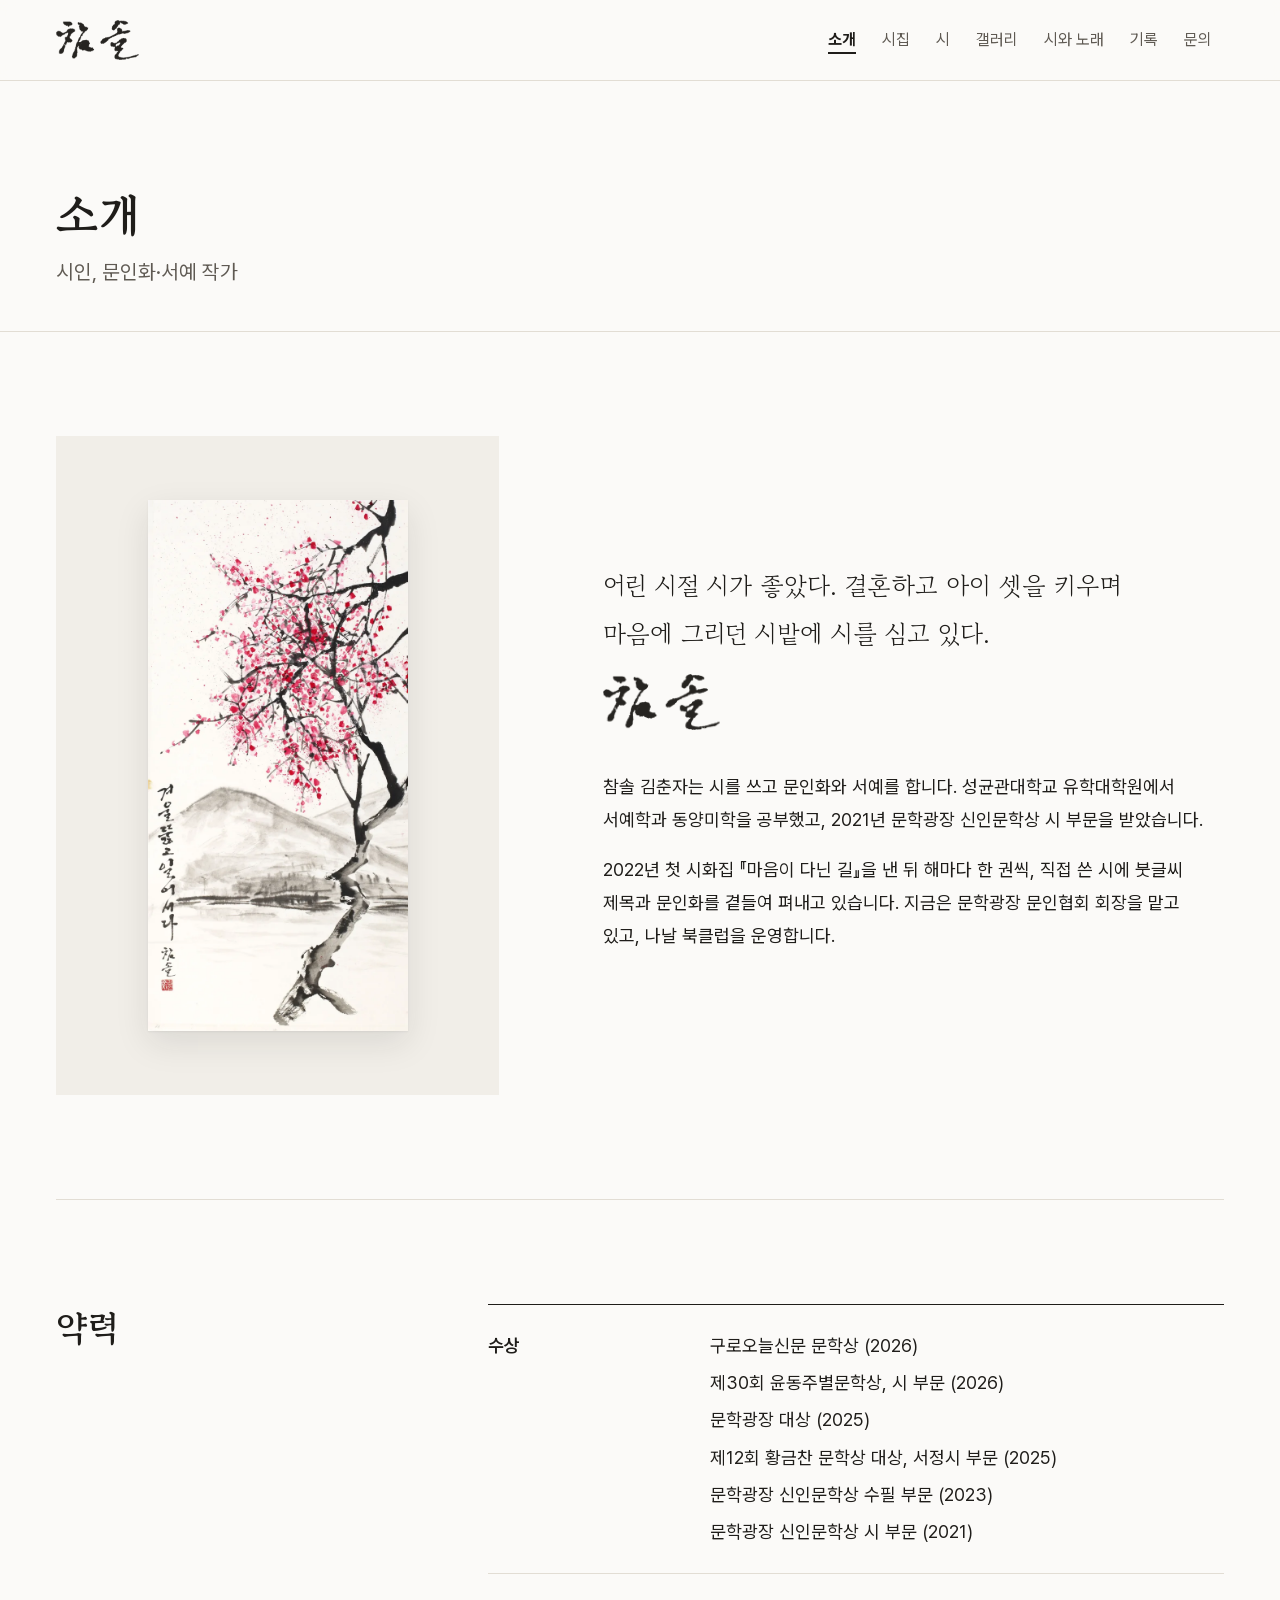
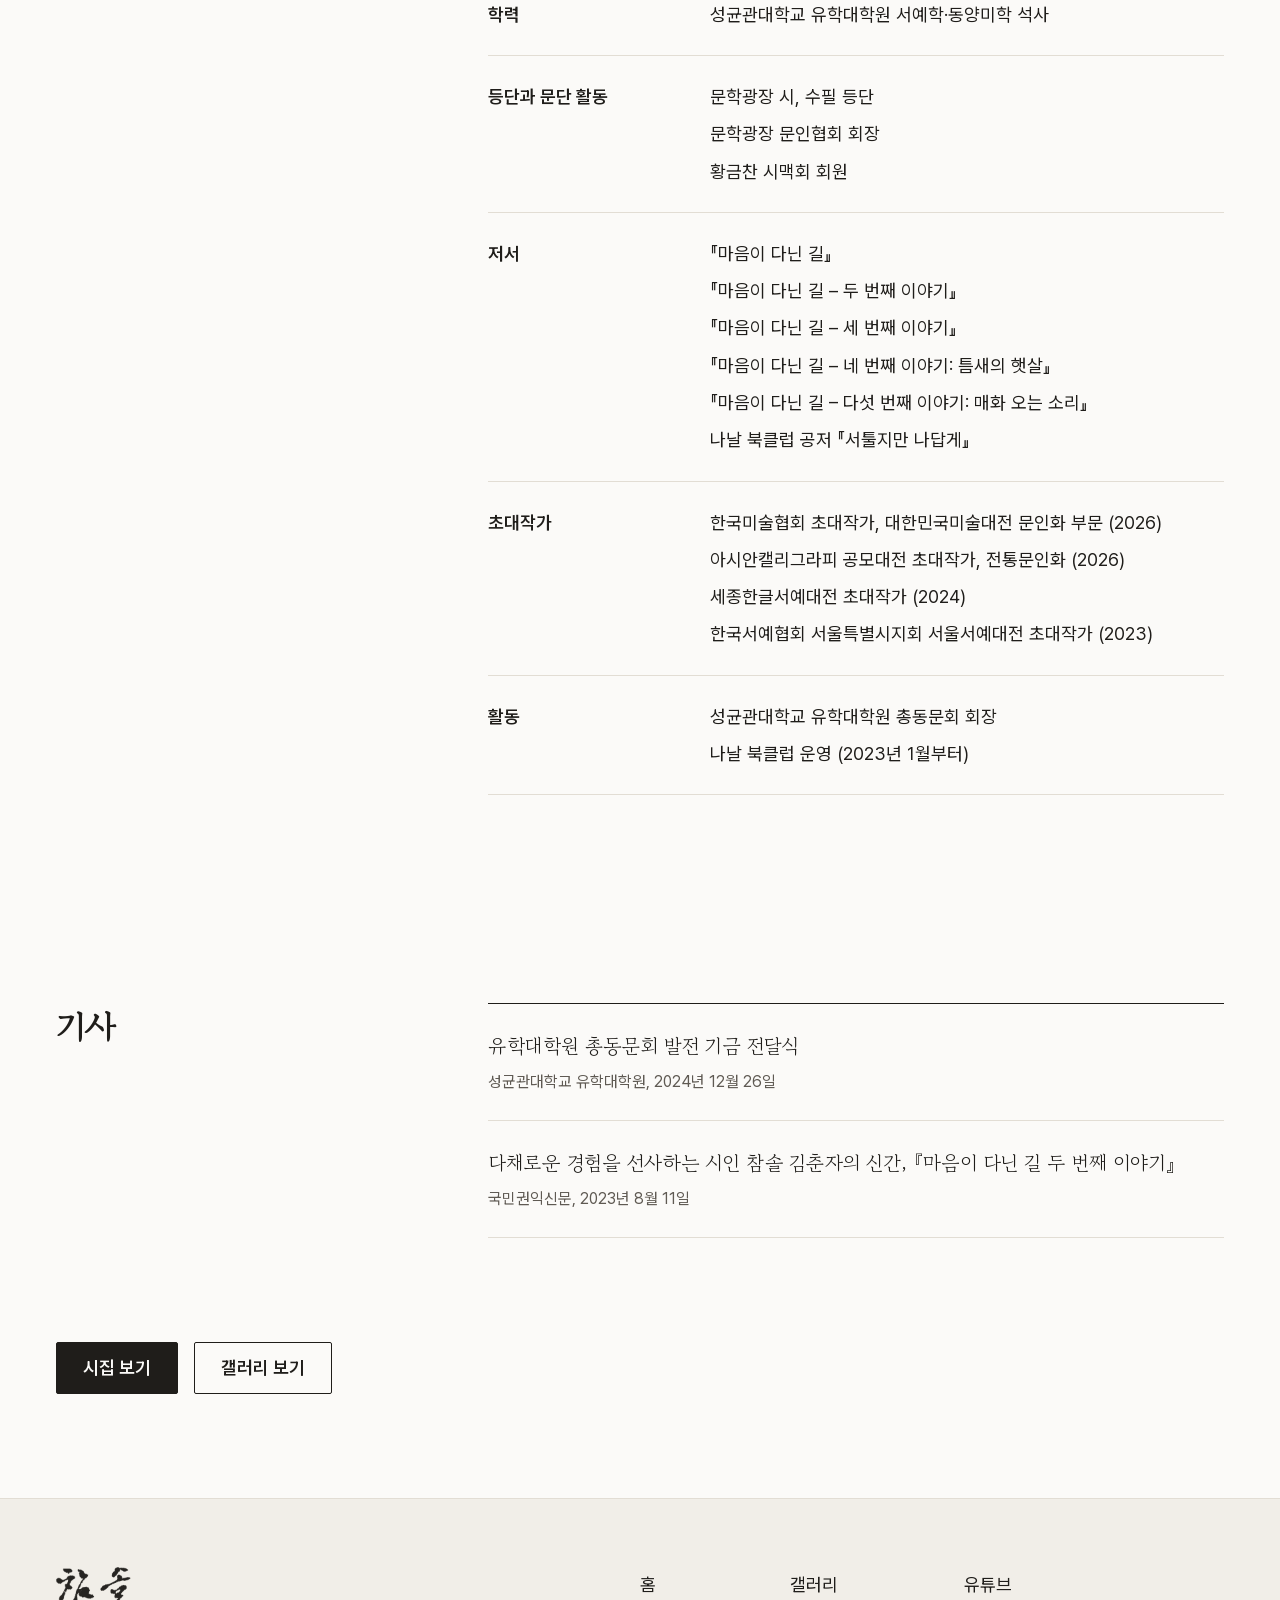
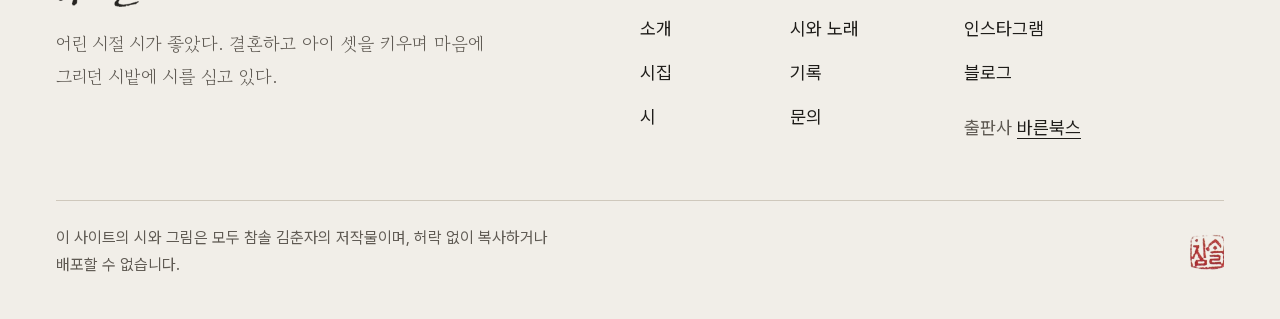
==== commit 11e9a010: "동명이인 기사 2건 삭제 Co-Authored-By: Claude Opus 5.5 <noreply@anthropic.com>" ====
--- a/about/index.html
+++ b/about/index.html
@@ -1,2 +1,2 @@
 <!DOCTYPE html><html lang="ko"><head><meta charset="utf-8"><meta name="viewport" content="width=device-width, initial-scale=1"><title>소개 – 참솔 김춘자</title><meta name="description" content="참솔 김춘자 시인의 소개와 약력입니다."><link rel="icon" href="/img/brand/seal-32.png" sizes="32x32" type="image/png"><link rel="icon" href="/img/brand/seal-512.png" sizes="512x512" type="image/png"><link rel="apple-touch-icon" href="/img/brand/seal-180.png"><meta property="og:type" content="website"><meta property="og:site_name" content="참솔 김춘자"><meta property="og:title" content="소개 – 참솔 김춘자"><meta property="og:description" content="참솔 김춘자 시인의 소개와 약력입니다."><meta property="og:image" content="https://choonja27.github.io/img/brand/og.jpg"><meta property="og:image:width" content="1200"><meta property="og:image:height" content="630"><meta name="twitter:card" content="summary_large_image"><link rel="stylesheet" href="/fonts/fonts.css"><link rel="stylesheet" href="/_astro/lightbox.Dmik7Plr.css"><link rel="stylesheet" href="/_astro/BaseLayout.Sk-ldmYv.css"><style>.intro[data-astro-cid-ta2fbyqs]{gap:var(--s-5);display:grid}.intro__visual[data-astro-cid-ta2fbyqs]{background:var(--c-wall);padding:var(--s-5);justify-content:center;display:flex}.intro__art[data-astro-cid-ta2fbyqs]{max-width:260px}.intro__photo[data-astro-cid-ta2fbyqs]{width:100%}.intro__quote[data-astro-cid-ta2fbyqs]{font-family:var(--f-serif);max-width:22em;font-size:1.4rem;line-height:1.9}.intro__sign[data-astro-cid-ta2fbyqs]{width:auto;height:56px;margin:var(--s-3) 0 var(--s-5)}.intro__bio[data-astro-cid-ta2fbyqs] p[data-astro-cid-ta2fbyqs]{max-width:var(--measure)}@media (width>=900px){.intro[data-astro-cid-ta2fbyqs]{gap:var(--s-7);grid-template-columns:5fr 7fr;align-items:center}.intro__visual[data-astro-cid-ta2fbyqs]{padding:var(--s-6)}}.career[data-astro-cid-ta2fbyqs]{gap:var(--s-3);display:grid}@media (width>=900px){.career[data-astro-cid-ta2fbyqs]{gap:var(--s-6);grid-template-columns:1fr 2fr}}.career__list[data-astro-cid-ta2fbyqs]{border-top:1px solid var(--c-ink);margin:0}.career__row[data-astro-cid-ta2fbyqs]{gap:var(--s-1);padding-block:var(--s-4);border-bottom:1px solid var(--c-line);display:grid}@media (width>=700px){.career__row[data-astro-cid-ta2fbyqs]{gap:var(--s-4);grid-template-columns:11em 1fr}}.career__row[data-astro-cid-ta2fbyqs] dt[data-astro-cid-ta2fbyqs]{font-weight:600}.career__row[data-astro-cid-ta2fbyqs] dd[data-astro-cid-ta2fbyqs]{margin:0}.career__row[data-astro-cid-ta2fbyqs] ul[data-astro-cid-ta2fbyqs]{margin:0;padding:0;list-style:none}.career__row[data-astro-cid-ta2fbyqs] li[data-astro-cid-ta2fbyqs]+li[data-astro-cid-ta2fbyqs]{margin-top:var(--s-1)}.press[data-astro-cid-ta2fbyqs]{border-top:1px solid var(--c-ink);margin:0;padding:0;list-style:none}.press[data-astro-cid-ta2fbyqs] li[data-astro-cid-ta2fbyqs]{border-bottom:1px solid var(--c-line)}.press__link[data-astro-cid-ta2fbyqs]{padding-block:var(--s-4);color:var(--c-ink);flex-direction:column;gap:2px;text-decoration:none;display:flex}.press__link[data-astro-cid-ta2fbyqs]:visited{color:var(--c-ink)}.press__title[data-astro-cid-ta2fbyqs]{font-family:var(--f-serif);font-size:1.1rem}.press__link[data-astro-cid-ta2fbyqs]:hover .press__title[data-astro-cid-ta2fbyqs]{text-underline-offset:.3em;text-decoration:underline}.press__meta[data-astro-cid-ta2fbyqs]{color:var(--c-ink-light);font-size:var(--fs-small)}
-</style></head><body><a class="skip-link" href="#main">본문으로 건너뛰기</a><header class="site-header site-header--default" data-astro-cid-nen7h5rs><div class="container site-header__inner" data-astro-cid-nen7h5rs><a href="/" class="site-header__logo" aria-label="홈으로 가기" data-astro-cid-nen7h5rs><img src="/img/brand/logo-horizontal.png" alt="참솔 김춘자" width="249" height="120" data-astro-cid-nen7h5rs></a><nav class="site-nav" aria-label="주 메뉴" data-astro-cid-nen7h5rs><button type="button" class="site-nav__toggle" aria-expanded="false" aria-controls="site-nav-list" data-open-label="메뉴" data-close-label="닫기" data-astro-cid-nen7h5rs>메뉴</button><ul id="site-nav-list" class="site-nav__list" data-astro-cid-nen7h5rs><li data-astro-cid-nen7h5rs><a href="/about" aria-current="page" data-astro-cid-nen7h5rs>소개</a></li><li data-astro-cid-nen7h5rs><a href="/books" data-astro-cid-nen7h5rs>시집</a></li><li data-astro-cid-nen7h5rs><a href="/poems" data-astro-cid-nen7h5rs>시</a></li><li data-astro-cid-nen7h5rs><a href="/gallery" data-astro-cid-nen7h5rs>갤러리</a></li><li data-astro-cid-nen7h5rs><a href="/songs" data-astro-cid-nen7h5rs>시와 노래</a></li><li data-astro-cid-nen7h5rs><a href="/journal" data-astro-cid-nen7h5rs>기록</a></li><li data-astro-cid-nen7h5rs><a href="/contact" data-astro-cid-nen7h5rs>문의</a></li></ul></nav></div></header><script type="module">var e=document.querySelector(`.site-nav__toggle`),t=document.querySelector(`.site-header`);if(e&&t){let n=n=>{e.setAttribute(`aria-expanded`,String(n)),e.textContent=n?e.dataset.closeLabel:e.dataset.openLabel,t.classList.toggle(`is-menu-open`,n),document.body.classList.toggle(`no-scroll`,n)};e.addEventListener(`click`,()=>n(e.getAttribute(`aria-expanded`)!==`true`)),document.addEventListener(`keydown`,t=>{t.key===`Escape`&&e.getAttribute(`aria-expanded`)===`true`&&(n(!1),e.focus())}),matchMedia(`(min-width: 1100px)`).addEventListener(`change`,e=>{e.matches&&n(!1)})}</script><main id="main" tabindex="-1"><header class="container page-head" data-astro-cid-ta2fbyqs><h1 data-astro-cid-ta2fbyqs>소개</h1><p data-astro-cid-ta2fbyqs>시인, 문인화·서예 작가</p></header><section class="section container intro" data-astro-cid-ta2fbyqs><div class="intro__visual" data-astro-cid-ta2fbyqs><a href="/img/artworks/art-18-1200.webp" class="zoom intro__art" data-pswp-group="about" data-pswp-src="/img/artworks/art-18-1200.webp" data-pswp-width="980" data-pswp-height="2000" data-pswp-info="35×68cm" data-pswp-copyright="이 사이트의 시와 그림은 모두 참솔 김춘자의 저작물이며, 허락 없이 복사하거나 배포할 수 없습니다." data-pswp-book="/books/maeum-5" data-pswp-book-label="이 작품이 실린 책: 『마음이 다닌 길 – 다섯 번째 이야기: 매화 오는 소리』" data-astro-cid-ta2fbyqs><picture><source type="image/webp" srcset="/img/artworks/art-18-640.webp 640w, /img/artworks/art-18-1200.webp 980w" sizes="(min-width: 900px) 320px, 70vw"><img src="/img/artworks/art-18-1200.jpg" alt="붉은 매화 가지 뒤로 산과 물이 펼쳐진 작품." width="980" height="2000" class="artwork" loading="lazy" decoding="async"></picture><span class="sr-only" data-astro-cid-ta2fbyqs>작품 크게 보기</span></a></div><div class="intro__text" data-astro-cid-ta2fbyqs><p class="intro__quote" data-astro-cid-ta2fbyqs>어린 시절 시가 좋았다. 결혼하고 아이 셋을 키우며 마음에 그리던 시밭에 시를 심고 있다.</p><img src="/img/brand/logo-horizontal.png" alt="참솔 친필 서명" width="249" height="120" class="intro__sign" loading="lazy" data-astro-cid-ta2fbyqs><div class="intro__bio" data-astro-cid-ta2fbyqs><p data-astro-cid-ta2fbyqs>참솔 김춘자는 시를 쓰고 문인화와 서예를 합니다. 성균관대학교 유학대학원에서 서예학과 동양미학을 공부했고, 2021년 문학광장 신인문학상 시 부문을 받았습니다.</p><p data-astro-cid-ta2fbyqs>2022년 첫 시화집 『마음이 다닌 길』을 낸 뒤 해마다 한 권씩, 직접 쓴 시에 붓글씨 제목과 문인화를 곁들여 펴내고 있습니다. 지금은 문학광장 문인협회 회장을 맡고 있고, 나날 북클럽을 운영합니다.</p></div></div></section><div class="container" data-astro-cid-ta2fbyqs><hr class="rule" data-astro-cid-ta2fbyqs></div><section class="section container career" aria-labelledby="career-title" data-astro-cid-ta2fbyqs><h2 id="career-title" data-astro-cid-ta2fbyqs>약력</h2><dl class="career__list" data-astro-cid-ta2fbyqs><div class="career__row" data-astro-cid-ta2fbyqs><dt data-astro-cid-ta2fbyqs>수상</dt><dd data-astro-cid-ta2fbyqs><ul data-astro-cid-ta2fbyqs><li data-astro-cid-ta2fbyqs>구로오늘신문 문학상 (2026)</li><li data-astro-cid-ta2fbyqs>제30회 윤동주별문학상, 시 부문 (2026)</li><li data-astro-cid-ta2fbyqs>문학광장 대상 (2025)</li><li data-astro-cid-ta2fbyqs>제12회 황금찬 문학상 대상, 서정시 부문 (2025)</li><li data-astro-cid-ta2fbyqs>문학광장 신인문학상 수필 부문 (2023)</li><li data-astro-cid-ta2fbyqs>문학광장 신인문학상 시 부문 (2021)</li></ul></dd></div><div class="career__row" data-astro-cid-ta2fbyqs><dt data-astro-cid-ta2fbyqs>학력</dt><dd data-astro-cid-ta2fbyqs><ul data-astro-cid-ta2fbyqs><li data-astro-cid-ta2fbyqs>성균관대학교 유학대학원 서예학·동양미학 석사</li></ul></dd></div><div class="career__row" data-astro-cid-ta2fbyqs><dt data-astro-cid-ta2fbyqs>등단과 문단 활동</dt><dd data-astro-cid-ta2fbyqs><ul data-astro-cid-ta2fbyqs><li data-astro-cid-ta2fbyqs>문학광장 시, 수필 등단</li><li data-astro-cid-ta2fbyqs>문학광장 문인협회 회장</li><li data-astro-cid-ta2fbyqs>황금찬 시맥회 회원</li></ul></dd></div><div class="career__row" data-astro-cid-ta2fbyqs><dt data-astro-cid-ta2fbyqs>저서</dt><dd data-astro-cid-ta2fbyqs><ul data-astro-cid-ta2fbyqs><li data-astro-cid-ta2fbyqs>『마음이 다닌 길』</li><li data-astro-cid-ta2fbyqs>『마음이 다닌 길 – 두 번째 이야기』</li><li data-astro-cid-ta2fbyqs>『마음이 다닌 길 – 세 번째 이야기』</li><li data-astro-cid-ta2fbyqs>『마음이 다닌 길 – 네 번째 이야기: 틈새의 햇살』</li><li data-astro-cid-ta2fbyqs>『마음이 다닌 길 – 다섯 번째 이야기: 매화 오는 소리』</li><li data-astro-cid-ta2fbyqs>나날 북클럽 공저 『서툴지만 나답게』</li></ul></dd></div><div class="career__row" data-astro-cid-ta2fbyqs><dt data-astro-cid-ta2fbyqs>초대작가</dt><dd data-astro-cid-ta2fbyqs><ul data-astro-cid-ta2fbyqs><li data-astro-cid-ta2fbyqs>한국미술협회 초대작가, 대한민국미술대전 문인화 부문 (2026)</li><li data-astro-cid-ta2fbyqs>아시안캘리그라피 공모대전 초대작가, 전통문인화 (2026)</li><li data-astro-cid-ta2fbyqs>세종한글서예대전 초대작가 (2024)</li><li data-astro-cid-ta2fbyqs>한국서예협회 서울특별시지회 서울서예대전 초대작가 (2023)</li></ul></dd></div><div class="career__row" data-astro-cid-ta2fbyqs><dt data-astro-cid-ta2fbyqs>활동</dt><dd data-astro-cid-ta2fbyqs><ul data-astro-cid-ta2fbyqs><li data-astro-cid-ta2fbyqs>성균관대학교 유학대학원 총동문회 회장</li><li data-astro-cid-ta2fbyqs>나날 북클럽 운영 (2023년 1월부터)</li></ul></dd></div></dl></section><section class="section container career" aria-labelledby="press-title" data-astro-cid-ta2fbyqs><h2 id="press-title" data-astro-cid-ta2fbyqs>기사</h2><ul class="press" role="list" data-astro-cid-ta2fbyqs><li data-astro-cid-ta2fbyqs><a href="https://gscs.skku.edu/gscs/news.do?mode=view&amp;articleNo=184916" class="press__link" target="_blank" rel="noopener" data-astro-cid-ta2fbyqs="true"><span class="press__title" data-astro-cid-ta2fbyqs>유학대학원 총동문회 발전 기금 전달식</span><span class="press__meta" data-astro-cid-ta2fbyqs>성균관대학교 유학대학원, 2024년 12월 26일</span><span class="sr-only"> (새 창)</span></a></li><li data-astro-cid-ta2fbyqs><a href="https://alumni.skku.edu/alumni/circular/news.do?mode=view&amp;articleNo=51506" class="press__link" target="_blank" rel="noopener" data-astro-cid-ta2fbyqs="true"><span class="press__title" data-astro-cid-ta2fbyqs>한시 낭송, 선비춤, 판소리 볼거리 풍성 (제2회 시서예악 풍류한마당)</span><span class="press__meta" data-astro-cid-ta2fbyqs>성균관대학교 총동창회, 2024년 10월 23일</span><span class="sr-only"> (새 창)</span></a></li><li data-astro-cid-ta2fbyqs><a href="https://www.crnews.co.kr/news/articleView.html?idxno=4782" class="press__link" target="_blank" rel="noopener" data-astro-cid-ta2fbyqs="true"><span class="press__title" data-astro-cid-ta2fbyqs>다채로운 경험을 선사하는 시인 참솔 김춘자의 신간, 『마음이 다닌 길 두 번째 이야기』</span><span class="press__meta" data-astro-cid-ta2fbyqs>국민권익신문, 2023년 8월 11일</span><span class="sr-only"> (새 창)</span></a></li><li data-astro-cid-ta2fbyqs><a href="https://alumni.skku.edu/alumni/circular/news.do?mode=view&amp;articleNo=35434" class="press__link" target="_blank" rel="noopener" data-astro-cid-ta2fbyqs="true"><span class="press__title" data-astro-cid-ta2fbyqs>2022학년도 유학대학 한마당</span><span class="press__meta" data-astro-cid-ta2fbyqs>성균관대학교 총동창회, 2022년 11월 23일</span><span class="sr-only"> (새 창)</span></a></li></ul></section><div class="container" data-astro-cid-ta2fbyqs><div class="btn-row" data-astro-cid-ta2fbyqs><a href="/books" class="btn btn-primary" data-astro-cid-ta2fbyqs>시집 보기</a><a href="/gallery" class="btn btn-secondary" data-astro-cid-ta2fbyqs>갤러리 보기</a></div></div></main><footer class="site-footer" data-astro-cid-jo6i4kqk><div class="container site-footer__inner" data-astro-cid-jo6i4kqk><div class="site-footer__intro" data-astro-cid-jo6i4kqk><a href="/" class="site-footer__logo" aria-label="홈으로 가기" data-astro-cid-jo6i4kqk><img src="/img/brand/logo-horizontal.png" alt="참솔 김춘자" width="249" height="120" loading="lazy" data-astro-cid-jo6i4kqk></a><p data-astro-cid-jo6i4kqk>어린 시절 시가 좋았다. 결혼하고 아이 셋을 키우며 마음에 그리던 시밭에 시를 심고 있다.</p></div><nav aria-label="사이트 메뉴" data-astro-cid-jo6i4kqk><ul class="site-footer__list" data-astro-cid-jo6i4kqk><li data-astro-cid-jo6i4kqk><a href="/" data-astro-cid-jo6i4kqk>홈</a></li><li data-astro-cid-jo6i4kqk><a href="/about" data-astro-cid-jo6i4kqk>소개</a></li><li data-astro-cid-jo6i4kqk><a href="/books" data-astro-cid-jo6i4kqk>시집</a></li><li data-astro-cid-jo6i4kqk><a href="/poems" data-astro-cid-jo6i4kqk>시</a></li><li data-astro-cid-jo6i4kqk><a href="/gallery" data-astro-cid-jo6i4kqk>갤러리</a></li><li data-astro-cid-jo6i4kqk><a href="/songs" data-astro-cid-jo6i4kqk>시와 노래</a></li><li data-astro-cid-jo6i4kqk><a href="/journal" data-astro-cid-jo6i4kqk>기록</a></li><li data-astro-cid-jo6i4kqk><a href="/contact" data-astro-cid-jo6i4kqk>문의</a></li></ul></nav><div class="site-footer__links" data-astro-cid-jo6i4kqk><ul class="site-footer__list" aria-label="SNS" data-astro-cid-jo6i4kqk><li data-astro-cid-jo6i4kqk><a href="https://www.youtube.com/@%EA%B9%80%EC%B6%98%EC%9E%90-q7f" target="_blank" rel="noopener" data-astro-cid-jo6i4kqk="true">유튜브<span class="sr-only"> (새 창)</span></a></li><li data-astro-cid-jo6i4kqk><a href="https://www.instagram.com/artchoonja/" target="_blank" rel="noopener" data-astro-cid-jo6i4kqk="true">인스타그램<span class="sr-only"> (새 창)</span></a></li><li data-astro-cid-jo6i4kqk><a href="https://blog.naver.com/choonja27" target="_blank" rel="noopener" data-astro-cid-jo6i4kqk="true">블로그<span class="sr-only"> (새 창)</span></a></li></ul><p class="site-footer__publisher" data-astro-cid-jo6i4kqk>출판사 <a href="https://barunbooks.com" target="_blank" rel="noopener" data-astro-cid-jo6i4kqk="true">바른북스<span class="sr-only"> (새 창)</span></a></p></div></div><div class="container" data-astro-cid-jo6i4kqk><div class="site-footer__bottom" data-astro-cid-jo6i4kqk><p class="text-small" data-astro-cid-jo6i4kqk>이 사이트의 시와 그림은 모두 참솔 김춘자의 저작물이며, 허락 없이 복사하거나 배포할 수 없습니다.</p><img src="/img/brand/seal.webp" alt="참솔 김춘자의 붉은 낙관" width="40" height="40" class="site-footer__seal" loading="lazy" data-astro-cid-jo6i4kqk></div></div></footer></body></html><script type="module" src="/_astro/about.astro_astro_type_script_index_0_lang.Poxf5VGZ.js"></script>+</style></head><body><a class="skip-link" href="#main">본문으로 건너뛰기</a><header class="site-header site-header--default" data-astro-cid-nen7h5rs><div class="container site-header__inner" data-astro-cid-nen7h5rs><a href="/" class="site-header__logo" aria-label="홈으로 가기" data-astro-cid-nen7h5rs><img src="/img/brand/logo-horizontal.png" alt="참솔 김춘자" width="249" height="120" data-astro-cid-nen7h5rs></a><nav class="site-nav" aria-label="주 메뉴" data-astro-cid-nen7h5rs><button type="button" class="site-nav__toggle" aria-expanded="false" aria-controls="site-nav-list" data-open-label="메뉴" data-close-label="닫기" data-astro-cid-nen7h5rs>메뉴</button><ul id="site-nav-list" class="site-nav__list" data-astro-cid-nen7h5rs><li data-astro-cid-nen7h5rs><a href="/about" aria-current="page" data-astro-cid-nen7h5rs>소개</a></li><li data-astro-cid-nen7h5rs><a href="/books" data-astro-cid-nen7h5rs>시집</a></li><li data-astro-cid-nen7h5rs><a href="/poems" data-astro-cid-nen7h5rs>시</a></li><li data-astro-cid-nen7h5rs><a href="/gallery" data-astro-cid-nen7h5rs>갤러리</a></li><li data-astro-cid-nen7h5rs><a href="/songs" data-astro-cid-nen7h5rs>시와 노래</a></li><li data-astro-cid-nen7h5rs><a href="/journal" data-astro-cid-nen7h5rs>기록</a></li><li data-astro-cid-nen7h5rs><a href="/contact" data-astro-cid-nen7h5rs>문의</a></li></ul></nav></div></header><script type="module">var e=document.querySelector(`.site-nav__toggle`),t=document.querySelector(`.site-header`);if(e&&t){let n=n=>{e.setAttribute(`aria-expanded`,String(n)),e.textContent=n?e.dataset.closeLabel:e.dataset.openLabel,t.classList.toggle(`is-menu-open`,n),document.body.classList.toggle(`no-scroll`,n)};e.addEventListener(`click`,()=>n(e.getAttribute(`aria-expanded`)!==`true`)),document.addEventListener(`keydown`,t=>{t.key===`Escape`&&e.getAttribute(`aria-expanded`)===`true`&&(n(!1),e.focus())}),matchMedia(`(min-width: 1100px)`).addEventListener(`change`,e=>{e.matches&&n(!1)})}</script><main id="main" tabindex="-1"><header class="container page-head" data-astro-cid-ta2fbyqs><h1 data-astro-cid-ta2fbyqs>소개</h1><p data-astro-cid-ta2fbyqs>시인, 문인화·서예 작가</p></header><section class="section container intro" data-astro-cid-ta2fbyqs><div class="intro__visual" data-astro-cid-ta2fbyqs><a href="/img/artworks/art-18-1200.webp" class="zoom intro__art" data-pswp-group="about" data-pswp-src="/img/artworks/art-18-1200.webp" data-pswp-width="980" data-pswp-height="2000" data-pswp-info="35×68cm" data-pswp-copyright="이 사이트의 시와 그림은 모두 참솔 김춘자의 저작물이며, 허락 없이 복사하거나 배포할 수 없습니다." data-pswp-book="/books/maeum-5" data-pswp-book-label="이 작품이 실린 책: 『마음이 다닌 길 – 다섯 번째 이야기: 매화 오는 소리』" data-astro-cid-ta2fbyqs><picture><source type="image/webp" srcset="/img/artworks/art-18-640.webp 640w, /img/artworks/art-18-1200.webp 980w" sizes="(min-width: 900px) 320px, 70vw"><img src="/img/artworks/art-18-1200.jpg" alt="붉은 매화 가지 뒤로 산과 물이 펼쳐진 작품." width="980" height="2000" class="artwork" loading="lazy" decoding="async"></picture><span class="sr-only" data-astro-cid-ta2fbyqs>작품 크게 보기</span></a></div><div class="intro__text" data-astro-cid-ta2fbyqs><p class="intro__quote" data-astro-cid-ta2fbyqs>어린 시절 시가 좋았다. 결혼하고 아이 셋을 키우며 마음에 그리던 시밭에 시를 심고 있다.</p><img src="/img/brand/logo-horizontal.png" alt="참솔 친필 서명" width="249" height="120" class="intro__sign" loading="lazy" data-astro-cid-ta2fbyqs><div class="intro__bio" data-astro-cid-ta2fbyqs><p data-astro-cid-ta2fbyqs>참솔 김춘자는 시를 쓰고 문인화와 서예를 합니다. 성균관대학교 유학대학원에서 서예학과 동양미학을 공부했고, 2021년 문학광장 신인문학상 시 부문을 받았습니다.</p><p data-astro-cid-ta2fbyqs>2022년 첫 시화집 『마음이 다닌 길』을 낸 뒤 해마다 한 권씩, 직접 쓴 시에 붓글씨 제목과 문인화를 곁들여 펴내고 있습니다. 지금은 문학광장 문인협회 회장을 맡고 있고, 나날 북클럽을 운영합니다.</p></div></div></section><div class="container" data-astro-cid-ta2fbyqs><hr class="rule" data-astro-cid-ta2fbyqs></div><section class="section container career" aria-labelledby="career-title" data-astro-cid-ta2fbyqs><h2 id="career-title" data-astro-cid-ta2fbyqs>약력</h2><dl class="career__list" data-astro-cid-ta2fbyqs><div class="career__row" data-astro-cid-ta2fbyqs><dt data-astro-cid-ta2fbyqs>수상</dt><dd data-astro-cid-ta2fbyqs><ul data-astro-cid-ta2fbyqs><li data-astro-cid-ta2fbyqs>구로오늘신문 문학상 (2026)</li><li data-astro-cid-ta2fbyqs>제30회 윤동주별문학상, 시 부문 (2026)</li><li data-astro-cid-ta2fbyqs>문학광장 대상 (2025)</li><li data-astro-cid-ta2fbyqs>제12회 황금찬 문학상 대상, 서정시 부문 (2025)</li><li data-astro-cid-ta2fbyqs>문학광장 신인문학상 수필 부문 (2023)</li><li data-astro-cid-ta2fbyqs>문학광장 신인문학상 시 부문 (2021)</li></ul></dd></div><div class="career__row" data-astro-cid-ta2fbyqs><dt data-astro-cid-ta2fbyqs>학력</dt><dd data-astro-cid-ta2fbyqs><ul data-astro-cid-ta2fbyqs><li data-astro-cid-ta2fbyqs>성균관대학교 유학대학원 서예학·동양미학 석사</li></ul></dd></div><div class="career__row" data-astro-cid-ta2fbyqs><dt data-astro-cid-ta2fbyqs>등단과 문단 활동</dt><dd data-astro-cid-ta2fbyqs><ul data-astro-cid-ta2fbyqs><li data-astro-cid-ta2fbyqs>문학광장 시, 수필 등단</li><li data-astro-cid-ta2fbyqs>문학광장 문인협회 회장</li><li data-astro-cid-ta2fbyqs>황금찬 시맥회 회원</li></ul></dd></div><div class="career__row" data-astro-cid-ta2fbyqs><dt data-astro-cid-ta2fbyqs>저서</dt><dd data-astro-cid-ta2fbyqs><ul data-astro-cid-ta2fbyqs><li data-astro-cid-ta2fbyqs>『마음이 다닌 길』</li><li data-astro-cid-ta2fbyqs>『마음이 다닌 길 – 두 번째 이야기』</li><li data-astro-cid-ta2fbyqs>『마음이 다닌 길 – 세 번째 이야기』</li><li data-astro-cid-ta2fbyqs>『마음이 다닌 길 – 네 번째 이야기: 틈새의 햇살』</li><li data-astro-cid-ta2fbyqs>『마음이 다닌 길 – 다섯 번째 이야기: 매화 오는 소리』</li><li data-astro-cid-ta2fbyqs>나날 북클럽 공저 『서툴지만 나답게』</li></ul></dd></div><div class="career__row" data-astro-cid-ta2fbyqs><dt data-astro-cid-ta2fbyqs>초대작가</dt><dd data-astro-cid-ta2fbyqs><ul data-astro-cid-ta2fbyqs><li data-astro-cid-ta2fbyqs>한국미술협회 초대작가, 대한민국미술대전 문인화 부문 (2026)</li><li data-astro-cid-ta2fbyqs>아시안캘리그라피 공모대전 초대작가, 전통문인화 (2026)</li><li data-astro-cid-ta2fbyqs>세종한글서예대전 초대작가 (2024)</li><li data-astro-cid-ta2fbyqs>한국서예협회 서울특별시지회 서울서예대전 초대작가 (2023)</li></ul></dd></div><div class="career__row" data-astro-cid-ta2fbyqs><dt data-astro-cid-ta2fbyqs>활동</dt><dd data-astro-cid-ta2fbyqs><ul data-astro-cid-ta2fbyqs><li data-astro-cid-ta2fbyqs>성균관대학교 유학대학원 총동문회 회장</li><li data-astro-cid-ta2fbyqs>나날 북클럽 운영 (2023년 1월부터)</li></ul></dd></div></dl></section><section class="section container career" aria-labelledby="press-title" data-astro-cid-ta2fbyqs><h2 id="press-title" data-astro-cid-ta2fbyqs>기사</h2><ul class="press" role="list" data-astro-cid-ta2fbyqs><li data-astro-cid-ta2fbyqs><a href="https://gscs.skku.edu/gscs/news.do?mode=view&amp;articleNo=184916" class="press__link" target="_blank" rel="noopener" data-astro-cid-ta2fbyqs="true"><span class="press__title" data-astro-cid-ta2fbyqs>유학대학원 총동문회 발전 기금 전달식</span><span class="press__meta" data-astro-cid-ta2fbyqs>성균관대학교 유학대학원, 2024년 12월 26일</span><span class="sr-only"> (새 창)</span></a></li><li data-astro-cid-ta2fbyqs><a href="https://www.crnews.co.kr/news/articleView.html?idxno=4782" class="press__link" target="_blank" rel="noopener" data-astro-cid-ta2fbyqs="true"><span class="press__title" data-astro-cid-ta2fbyqs>다채로운 경험을 선사하는 시인 참솔 김춘자의 신간, 『마음이 다닌 길 두 번째 이야기』</span><span class="press__meta" data-astro-cid-ta2fbyqs>국민권익신문, 2023년 8월 11일</span><span class="sr-only"> (새 창)</span></a></li></ul></section><div class="container" data-astro-cid-ta2fbyqs><div class="btn-row" data-astro-cid-ta2fbyqs><a href="/books" class="btn btn-primary" data-astro-cid-ta2fbyqs>시집 보기</a><a href="/gallery" class="btn btn-secondary" data-astro-cid-ta2fbyqs>갤러리 보기</a></div></div></main><footer class="site-footer" data-astro-cid-jo6i4kqk><div class="container site-footer__inner" data-astro-cid-jo6i4kqk><div class="site-footer__intro" data-astro-cid-jo6i4kqk><a href="/" class="site-footer__logo" aria-label="홈으로 가기" data-astro-cid-jo6i4kqk><img src="/img/brand/logo-horizontal.png" alt="참솔 김춘자" width="249" height="120" loading="lazy" data-astro-cid-jo6i4kqk></a><p data-astro-cid-jo6i4kqk>어린 시절 시가 좋았다. 결혼하고 아이 셋을 키우며 마음에 그리던 시밭에 시를 심고 있다.</p></div><nav aria-label="사이트 메뉴" data-astro-cid-jo6i4kqk><ul class="site-footer__list" data-astro-cid-jo6i4kqk><li data-astro-cid-jo6i4kqk><a href="/" data-astro-cid-jo6i4kqk>홈</a></li><li data-astro-cid-jo6i4kqk><a href="/about" data-astro-cid-jo6i4kqk>소개</a></li><li data-astro-cid-jo6i4kqk><a href="/books" data-astro-cid-jo6i4kqk>시집</a></li><li data-astro-cid-jo6i4kqk><a href="/poems" data-astro-cid-jo6i4kqk>시</a></li><li data-astro-cid-jo6i4kqk><a href="/gallery" data-astro-cid-jo6i4kqk>갤러리</a></li><li data-astro-cid-jo6i4kqk><a href="/songs" data-astro-cid-jo6i4kqk>시와 노래</a></li><li data-astro-cid-jo6i4kqk><a href="/journal" data-astro-cid-jo6i4kqk>기록</a></li><li data-astro-cid-jo6i4kqk><a href="/contact" data-astro-cid-jo6i4kqk>문의</a></li></ul></nav><div class="site-footer__links" data-astro-cid-jo6i4kqk><ul class="site-footer__list" aria-label="SNS" data-astro-cid-jo6i4kqk><li data-astro-cid-jo6i4kqk><a href="https://www.youtube.com/@%EA%B9%80%EC%B6%98%EC%9E%90-q7f" target="_blank" rel="noopener" data-astro-cid-jo6i4kqk="true">유튜브<span class="sr-only"> (새 창)</span></a></li><li data-astro-cid-jo6i4kqk><a href="https://www.instagram.com/artchoonja/" target="_blank" rel="noopener" data-astro-cid-jo6i4kqk="true">인스타그램<span class="sr-only"> (새 창)</span></a></li><li data-astro-cid-jo6i4kqk><a href="https://blog.naver.com/choonja27" target="_blank" rel="noopener" data-astro-cid-jo6i4kqk="true">블로그<span class="sr-only"> (새 창)</span></a></li></ul><p class="site-footer__publisher" data-astro-cid-jo6i4kqk>출판사 <a href="https://barunbooks.com" target="_blank" rel="noopener" data-astro-cid-jo6i4kqk="true">바른북스<span class="sr-only"> (새 창)</span></a></p></div></div><div class="container" data-astro-cid-jo6i4kqk><div class="site-footer__bottom" data-astro-cid-jo6i4kqk><p class="text-small" data-astro-cid-jo6i4kqk>이 사이트의 시와 그림은 모두 참솔 김춘자의 저작물이며, 허락 없이 복사하거나 배포할 수 없습니다.</p><img src="/img/brand/seal.webp" alt="참솔 김춘자의 붉은 낙관" width="40" height="40" class="site-footer__seal" loading="lazy" data-astro-cid-jo6i4kqk></div></div></footer></body></html><script type="module" src="/_astro/about.astro_astro_type_script_index_0_lang.Poxf5VGZ.js"></script>
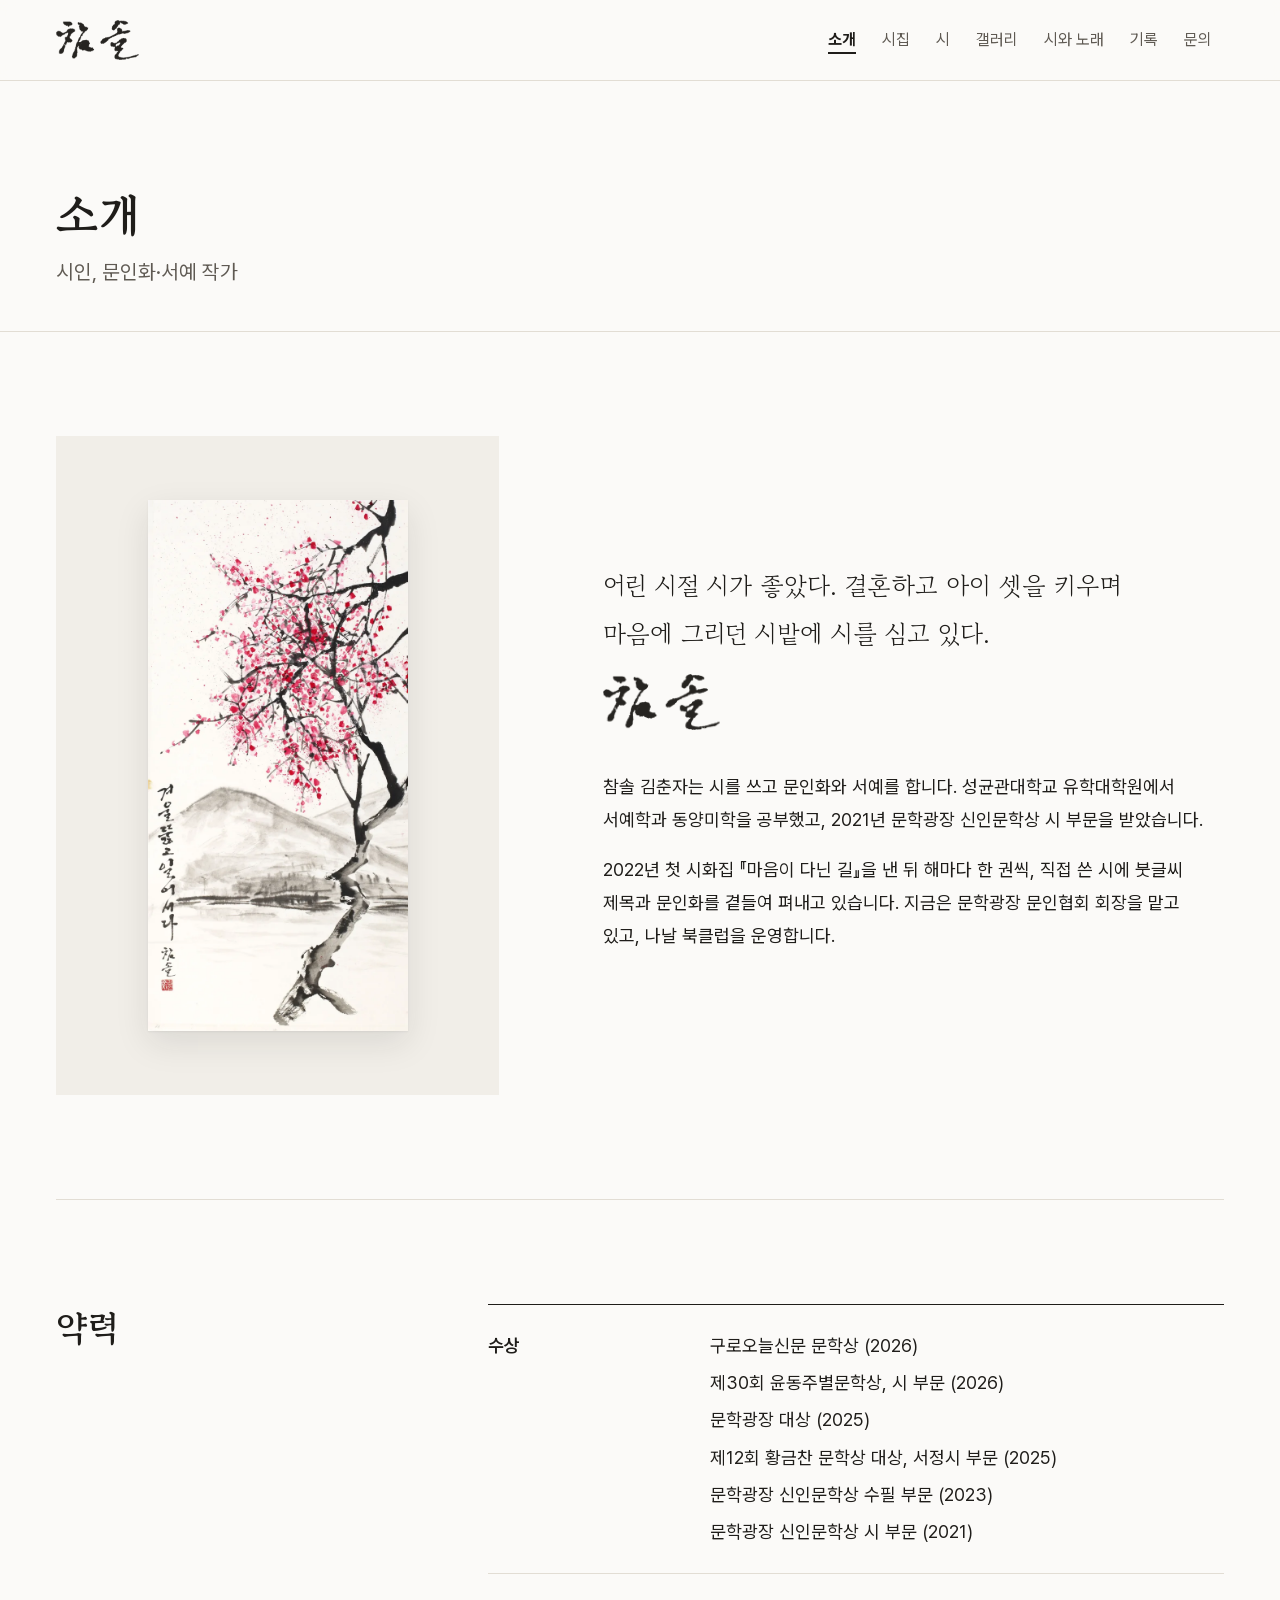
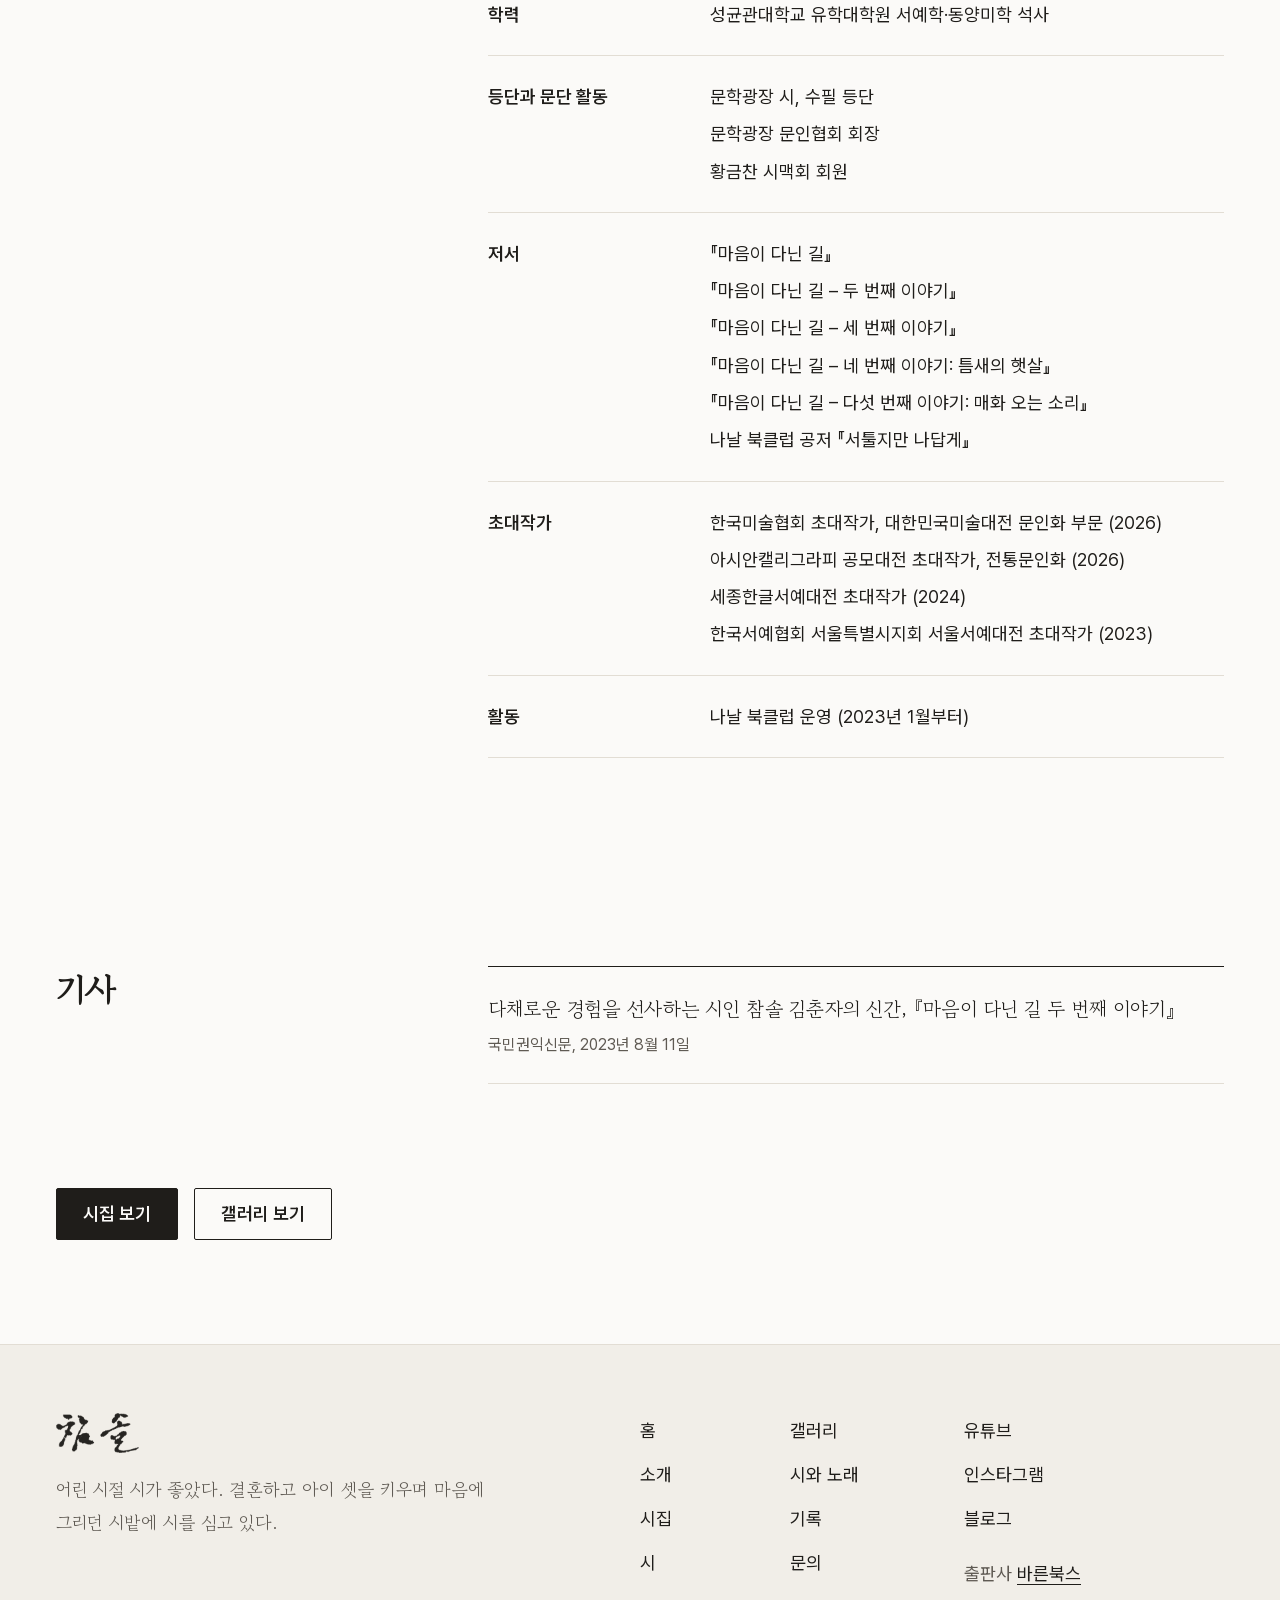
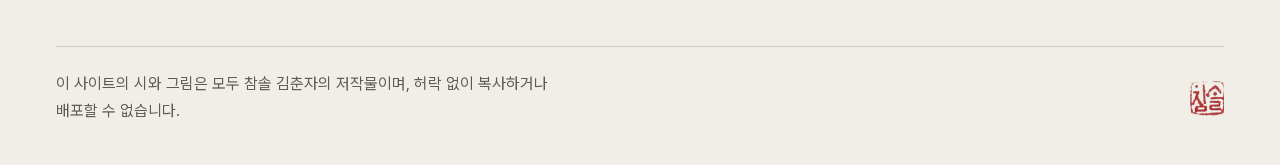
==== commit d646e09e: "동명이인 발전기금 기사·총동문회 회장 줄 삭제 Co-Authored-By: Claude Opus 5.5 <noreply@anthropic.com>" ====
--- a/about/index.html
+++ b/about/index.html
@@ -1,2 +1,2 @@
 <!DOCTYPE html><html lang="ko"><head><meta charset="utf-8"><meta name="viewport" content="width=device-width, initial-scale=1"><title>소개 – 참솔 김춘자</title><meta name="description" content="참솔 김춘자 시인의 소개와 약력입니다."><link rel="icon" href="/img/brand/seal-32.png" sizes="32x32" type="image/png"><link rel="icon" href="/img/brand/seal-512.png" sizes="512x512" type="image/png"><link rel="apple-touch-icon" href="/img/brand/seal-180.png"><meta property="og:type" content="website"><meta property="og:site_name" content="참솔 김춘자"><meta property="og:title" content="소개 – 참솔 김춘자"><meta property="og:description" content="참솔 김춘자 시인의 소개와 약력입니다."><meta property="og:image" content="https://choonja27.github.io/img/brand/og.jpg"><meta property="og:image:width" content="1200"><meta property="og:image:height" content="630"><meta name="twitter:card" content="summary_large_image"><link rel="stylesheet" href="/fonts/fonts.css"><link rel="stylesheet" href="/_astro/lightbox.Dmik7Plr.css"><link rel="stylesheet" href="/_astro/BaseLayout.Sk-ldmYv.css"><style>.intro[data-astro-cid-ta2fbyqs]{gap:var(--s-5);display:grid}.intro__visual[data-astro-cid-ta2fbyqs]{background:var(--c-wall);padding:var(--s-5);justify-content:center;display:flex}.intro__art[data-astro-cid-ta2fbyqs]{max-width:260px}.intro__photo[data-astro-cid-ta2fbyqs]{width:100%}.intro__quote[data-astro-cid-ta2fbyqs]{font-family:var(--f-serif);max-width:22em;font-size:1.4rem;line-height:1.9}.intro__sign[data-astro-cid-ta2fbyqs]{width:auto;height:56px;margin:var(--s-3) 0 var(--s-5)}.intro__bio[data-astro-cid-ta2fbyqs] p[data-astro-cid-ta2fbyqs]{max-width:var(--measure)}@media (width>=900px){.intro[data-astro-cid-ta2fbyqs]{gap:var(--s-7);grid-template-columns:5fr 7fr;align-items:center}.intro__visual[data-astro-cid-ta2fbyqs]{padding:var(--s-6)}}.career[data-astro-cid-ta2fbyqs]{gap:var(--s-3);display:grid}@media (width>=900px){.career[data-astro-cid-ta2fbyqs]{gap:var(--s-6);grid-template-columns:1fr 2fr}}.career__list[data-astro-cid-ta2fbyqs]{border-top:1px solid var(--c-ink);margin:0}.career__row[data-astro-cid-ta2fbyqs]{gap:var(--s-1);padding-block:var(--s-4);border-bottom:1px solid var(--c-line);display:grid}@media (width>=700px){.career__row[data-astro-cid-ta2fbyqs]{gap:var(--s-4);grid-template-columns:11em 1fr}}.career__row[data-astro-cid-ta2fbyqs] dt[data-astro-cid-ta2fbyqs]{font-weight:600}.career__row[data-astro-cid-ta2fbyqs] dd[data-astro-cid-ta2fbyqs]{margin:0}.career__row[data-astro-cid-ta2fbyqs] ul[data-astro-cid-ta2fbyqs]{margin:0;padding:0;list-style:none}.career__row[data-astro-cid-ta2fbyqs] li[data-astro-cid-ta2fbyqs]+li[data-astro-cid-ta2fbyqs]{margin-top:var(--s-1)}.press[data-astro-cid-ta2fbyqs]{border-top:1px solid var(--c-ink);margin:0;padding:0;list-style:none}.press[data-astro-cid-ta2fbyqs] li[data-astro-cid-ta2fbyqs]{border-bottom:1px solid var(--c-line)}.press__link[data-astro-cid-ta2fbyqs]{padding-block:var(--s-4);color:var(--c-ink);flex-direction:column;gap:2px;text-decoration:none;display:flex}.press__link[data-astro-cid-ta2fbyqs]:visited{color:var(--c-ink)}.press__title[data-astro-cid-ta2fbyqs]{font-family:var(--f-serif);font-size:1.1rem}.press__link[data-astro-cid-ta2fbyqs]:hover .press__title[data-astro-cid-ta2fbyqs]{text-underline-offset:.3em;text-decoration:underline}.press__meta[data-astro-cid-ta2fbyqs]{color:var(--c-ink-light);font-size:var(--fs-small)}
-</style></head><body><a class="skip-link" href="#main">본문으로 건너뛰기</a><header class="site-header site-header--default" data-astro-cid-nen7h5rs><div class="container site-header__inner" data-astro-cid-nen7h5rs><a href="/" class="site-header__logo" aria-label="홈으로 가기" data-astro-cid-nen7h5rs><img src="/img/brand/logo-horizontal.png" alt="참솔 김춘자" width="249" height="120" data-astro-cid-nen7h5rs></a><nav class="site-nav" aria-label="주 메뉴" data-astro-cid-nen7h5rs><button type="button" class="site-nav__toggle" aria-expanded="false" aria-controls="site-nav-list" data-open-label="메뉴" data-close-label="닫기" data-astro-cid-nen7h5rs>메뉴</button><ul id="site-nav-list" class="site-nav__list" data-astro-cid-nen7h5rs><li data-astro-cid-nen7h5rs><a href="/about" aria-current="page" data-astro-cid-nen7h5rs>소개</a></li><li data-astro-cid-nen7h5rs><a href="/books" data-astro-cid-nen7h5rs>시집</a></li><li data-astro-cid-nen7h5rs><a href="/poems" data-astro-cid-nen7h5rs>시</a></li><li data-astro-cid-nen7h5rs><a href="/gallery" data-astro-cid-nen7h5rs>갤러리</a></li><li data-astro-cid-nen7h5rs><a href="/songs" data-astro-cid-nen7h5rs>시와 노래</a></li><li data-astro-cid-nen7h5rs><a href="/journal" data-astro-cid-nen7h5rs>기록</a></li><li data-astro-cid-nen7h5rs><a href="/contact" data-astro-cid-nen7h5rs>문의</a></li></ul></nav></div></header><script type="module">var e=document.querySelector(`.site-nav__toggle`),t=document.querySelector(`.site-header`);if(e&&t){let n=n=>{e.setAttribute(`aria-expanded`,String(n)),e.textContent=n?e.dataset.closeLabel:e.dataset.openLabel,t.classList.toggle(`is-menu-open`,n),document.body.classList.toggle(`no-scroll`,n)};e.addEventListener(`click`,()=>n(e.getAttribute(`aria-expanded`)!==`true`)),document.addEventListener(`keydown`,t=>{t.key===`Escape`&&e.getAttribute(`aria-expanded`)===`true`&&(n(!1),e.focus())}),matchMedia(`(min-width: 1100px)`).addEventListener(`change`,e=>{e.matches&&n(!1)})}</script><main id="main" tabindex="-1"><header class="container page-head" data-astro-cid-ta2fbyqs><h1 data-astro-cid-ta2fbyqs>소개</h1><p data-astro-cid-ta2fbyqs>시인, 문인화·서예 작가</p></header><section class="section container intro" data-astro-cid-ta2fbyqs><div class="intro__visual" data-astro-cid-ta2fbyqs><a href="/img/artworks/art-18-1200.webp" class="zoom intro__art" data-pswp-group="about" data-pswp-src="/img/artworks/art-18-1200.webp" data-pswp-width="980" data-pswp-height="2000" data-pswp-info="35×68cm" data-pswp-copyright="이 사이트의 시와 그림은 모두 참솔 김춘자의 저작물이며, 허락 없이 복사하거나 배포할 수 없습니다." data-pswp-book="/books/maeum-5" data-pswp-book-label="이 작품이 실린 책: 『마음이 다닌 길 – 다섯 번째 이야기: 매화 오는 소리』" data-astro-cid-ta2fbyqs><picture><source type="image/webp" srcset="/img/artworks/art-18-640.webp 640w, /img/artworks/art-18-1200.webp 980w" sizes="(min-width: 900px) 320px, 70vw"><img src="/img/artworks/art-18-1200.jpg" alt="붉은 매화 가지 뒤로 산과 물이 펼쳐진 작품." width="980" height="2000" class="artwork" loading="lazy" decoding="async"></picture><span class="sr-only" data-astro-cid-ta2fbyqs>작품 크게 보기</span></a></div><div class="intro__text" data-astro-cid-ta2fbyqs><p class="intro__quote" data-astro-cid-ta2fbyqs>어린 시절 시가 좋았다. 결혼하고 아이 셋을 키우며 마음에 그리던 시밭에 시를 심고 있다.</p><img src="/img/brand/logo-horizontal.png" alt="참솔 친필 서명" width="249" height="120" class="intro__sign" loading="lazy" data-astro-cid-ta2fbyqs><div class="intro__bio" data-astro-cid-ta2fbyqs><p data-astro-cid-ta2fbyqs>참솔 김춘자는 시를 쓰고 문인화와 서예를 합니다. 성균관대학교 유학대학원에서 서예학과 동양미학을 공부했고, 2021년 문학광장 신인문학상 시 부문을 받았습니다.</p><p data-astro-cid-ta2fbyqs>2022년 첫 시화집 『마음이 다닌 길』을 낸 뒤 해마다 한 권씩, 직접 쓴 시에 붓글씨 제목과 문인화를 곁들여 펴내고 있습니다. 지금은 문학광장 문인협회 회장을 맡고 있고, 나날 북클럽을 운영합니다.</p></div></div></section><div class="container" data-astro-cid-ta2fbyqs><hr class="rule" data-astro-cid-ta2fbyqs></div><section class="section container career" aria-labelledby="career-title" data-astro-cid-ta2fbyqs><h2 id="career-title" data-astro-cid-ta2fbyqs>약력</h2><dl class="career__list" data-astro-cid-ta2fbyqs><div class="career__row" data-astro-cid-ta2fbyqs><dt data-astro-cid-ta2fbyqs>수상</dt><dd data-astro-cid-ta2fbyqs><ul data-astro-cid-ta2fbyqs><li data-astro-cid-ta2fbyqs>구로오늘신문 문학상 (2026)</li><li data-astro-cid-ta2fbyqs>제30회 윤동주별문학상, 시 부문 (2026)</li><li data-astro-cid-ta2fbyqs>문학광장 대상 (2025)</li><li data-astro-cid-ta2fbyqs>제12회 황금찬 문학상 대상, 서정시 부문 (2025)</li><li data-astro-cid-ta2fbyqs>문학광장 신인문학상 수필 부문 (2023)</li><li data-astro-cid-ta2fbyqs>문학광장 신인문학상 시 부문 (2021)</li></ul></dd></div><div class="career__row" data-astro-cid-ta2fbyqs><dt data-astro-cid-ta2fbyqs>학력</dt><dd data-astro-cid-ta2fbyqs><ul data-astro-cid-ta2fbyqs><li data-astro-cid-ta2fbyqs>성균관대학교 유학대학원 서예학·동양미학 석사</li></ul></dd></div><div class="career__row" data-astro-cid-ta2fbyqs><dt data-astro-cid-ta2fbyqs>등단과 문단 활동</dt><dd data-astro-cid-ta2fbyqs><ul data-astro-cid-ta2fbyqs><li data-astro-cid-ta2fbyqs>문학광장 시, 수필 등단</li><li data-astro-cid-ta2fbyqs>문학광장 문인협회 회장</li><li data-astro-cid-ta2fbyqs>황금찬 시맥회 회원</li></ul></dd></div><div class="career__row" data-astro-cid-ta2fbyqs><dt data-astro-cid-ta2fbyqs>저서</dt><dd data-astro-cid-ta2fbyqs><ul data-astro-cid-ta2fbyqs><li data-astro-cid-ta2fbyqs>『마음이 다닌 길』</li><li data-astro-cid-ta2fbyqs>『마음이 다닌 길 – 두 번째 이야기』</li><li data-astro-cid-ta2fbyqs>『마음이 다닌 길 – 세 번째 이야기』</li><li data-astro-cid-ta2fbyqs>『마음이 다닌 길 – 네 번째 이야기: 틈새의 햇살』</li><li data-astro-cid-ta2fbyqs>『마음이 다닌 길 – 다섯 번째 이야기: 매화 오는 소리』</li><li data-astro-cid-ta2fbyqs>나날 북클럽 공저 『서툴지만 나답게』</li></ul></dd></div><div class="career__row" data-astro-cid-ta2fbyqs><dt data-astro-cid-ta2fbyqs>초대작가</dt><dd data-astro-cid-ta2fbyqs><ul data-astro-cid-ta2fbyqs><li data-astro-cid-ta2fbyqs>한국미술협회 초대작가, 대한민국미술대전 문인화 부문 (2026)</li><li data-astro-cid-ta2fbyqs>아시안캘리그라피 공모대전 초대작가, 전통문인화 (2026)</li><li data-astro-cid-ta2fbyqs>세종한글서예대전 초대작가 (2024)</li><li data-astro-cid-ta2fbyqs>한국서예협회 서울특별시지회 서울서예대전 초대작가 (2023)</li></ul></dd></div><div class="career__row" data-astro-cid-ta2fbyqs><dt data-astro-cid-ta2fbyqs>활동</dt><dd data-astro-cid-ta2fbyqs><ul data-astro-cid-ta2fbyqs><li data-astro-cid-ta2fbyqs>성균관대학교 유학대학원 총동문회 회장</li><li data-astro-cid-ta2fbyqs>나날 북클럽 운영 (2023년 1월부터)</li></ul></dd></div></dl></section><section class="section container career" aria-labelledby="press-title" data-astro-cid-ta2fbyqs><h2 id="press-title" data-astro-cid-ta2fbyqs>기사</h2><ul class="press" role="list" data-astro-cid-ta2fbyqs><li data-astro-cid-ta2fbyqs><a href="https://gscs.skku.edu/gscs/news.do?mode=view&amp;articleNo=184916" class="press__link" target="_blank" rel="noopener" data-astro-cid-ta2fbyqs="true"><span class="press__title" data-astro-cid-ta2fbyqs>유학대학원 총동문회 발전 기금 전달식</span><span class="press__meta" data-astro-cid-ta2fbyqs>성균관대학교 유학대학원, 2024년 12월 26일</span><span class="sr-only"> (새 창)</span></a></li><li data-astro-cid-ta2fbyqs><a href="https://www.crnews.co.kr/news/articleView.html?idxno=4782" class="press__link" target="_blank" rel="noopener" data-astro-cid-ta2fbyqs="true"><span class="press__title" data-astro-cid-ta2fbyqs>다채로운 경험을 선사하는 시인 참솔 김춘자의 신간, 『마음이 다닌 길 두 번째 이야기』</span><span class="press__meta" data-astro-cid-ta2fbyqs>국민권익신문, 2023년 8월 11일</span><span class="sr-only"> (새 창)</span></a></li></ul></section><div class="container" data-astro-cid-ta2fbyqs><div class="btn-row" data-astro-cid-ta2fbyqs><a href="/books" class="btn btn-primary" data-astro-cid-ta2fbyqs>시집 보기</a><a href="/gallery" class="btn btn-secondary" data-astro-cid-ta2fbyqs>갤러리 보기</a></div></div></main><footer class="site-footer" data-astro-cid-jo6i4kqk><div class="container site-footer__inner" data-astro-cid-jo6i4kqk><div class="site-footer__intro" data-astro-cid-jo6i4kqk><a href="/" class="site-footer__logo" aria-label="홈으로 가기" data-astro-cid-jo6i4kqk><img src="/img/brand/logo-horizontal.png" alt="참솔 김춘자" width="249" height="120" loading="lazy" data-astro-cid-jo6i4kqk></a><p data-astro-cid-jo6i4kqk>어린 시절 시가 좋았다. 결혼하고 아이 셋을 키우며 마음에 그리던 시밭에 시를 심고 있다.</p></div><nav aria-label="사이트 메뉴" data-astro-cid-jo6i4kqk><ul class="site-footer__list" data-astro-cid-jo6i4kqk><li data-astro-cid-jo6i4kqk><a href="/" data-astro-cid-jo6i4kqk>홈</a></li><li data-astro-cid-jo6i4kqk><a href="/about" data-astro-cid-jo6i4kqk>소개</a></li><li data-astro-cid-jo6i4kqk><a href="/books" data-astro-cid-jo6i4kqk>시집</a></li><li data-astro-cid-jo6i4kqk><a href="/poems" data-astro-cid-jo6i4kqk>시</a></li><li data-astro-cid-jo6i4kqk><a href="/gallery" data-astro-cid-jo6i4kqk>갤러리</a></li><li data-astro-cid-jo6i4kqk><a href="/songs" data-astro-cid-jo6i4kqk>시와 노래</a></li><li data-astro-cid-jo6i4kqk><a href="/journal" data-astro-cid-jo6i4kqk>기록</a></li><li data-astro-cid-jo6i4kqk><a href="/contact" data-astro-cid-jo6i4kqk>문의</a></li></ul></nav><div class="site-footer__links" data-astro-cid-jo6i4kqk><ul class="site-footer__list" aria-label="SNS" data-astro-cid-jo6i4kqk><li data-astro-cid-jo6i4kqk><a href="https://www.youtube.com/@%EA%B9%80%EC%B6%98%EC%9E%90-q7f" target="_blank" rel="noopener" data-astro-cid-jo6i4kqk="true">유튜브<span class="sr-only"> (새 창)</span></a></li><li data-astro-cid-jo6i4kqk><a href="https://www.instagram.com/artchoonja/" target="_blank" rel="noopener" data-astro-cid-jo6i4kqk="true">인스타그램<span class="sr-only"> (새 창)</span></a></li><li data-astro-cid-jo6i4kqk><a href="https://blog.naver.com/choonja27" target="_blank" rel="noopener" data-astro-cid-jo6i4kqk="true">블로그<span class="sr-only"> (새 창)</span></a></li></ul><p class="site-footer__publisher" data-astro-cid-jo6i4kqk>출판사 <a href="https://barunbooks.com" target="_blank" rel="noopener" data-astro-cid-jo6i4kqk="true">바른북스<span class="sr-only"> (새 창)</span></a></p></div></div><div class="container" data-astro-cid-jo6i4kqk><div class="site-footer__bottom" data-astro-cid-jo6i4kqk><p class="text-small" data-astro-cid-jo6i4kqk>이 사이트의 시와 그림은 모두 참솔 김춘자의 저작물이며, 허락 없이 복사하거나 배포할 수 없습니다.</p><img src="/img/brand/seal.webp" alt="참솔 김춘자의 붉은 낙관" width="40" height="40" class="site-footer__seal" loading="lazy" data-astro-cid-jo6i4kqk></div></div></footer></body></html><script type="module" src="/_astro/about.astro_astro_type_script_index_0_lang.Poxf5VGZ.js"></script>+</style></head><body><a class="skip-link" href="#main">본문으로 건너뛰기</a><header class="site-header site-header--default" data-astro-cid-nen7h5rs><div class="container site-header__inner" data-astro-cid-nen7h5rs><a href="/" class="site-header__logo" aria-label="홈으로 가기" data-astro-cid-nen7h5rs><img src="/img/brand/logo-horizontal.png" alt="참솔 김춘자" width="249" height="120" data-astro-cid-nen7h5rs></a><nav class="site-nav" aria-label="주 메뉴" data-astro-cid-nen7h5rs><button type="button" class="site-nav__toggle" aria-expanded="false" aria-controls="site-nav-list" data-open-label="메뉴" data-close-label="닫기" data-astro-cid-nen7h5rs>메뉴</button><ul id="site-nav-list" class="site-nav__list" data-astro-cid-nen7h5rs><li data-astro-cid-nen7h5rs><a href="/about" aria-current="page" data-astro-cid-nen7h5rs>소개</a></li><li data-astro-cid-nen7h5rs><a href="/books" data-astro-cid-nen7h5rs>시집</a></li><li data-astro-cid-nen7h5rs><a href="/poems" data-astro-cid-nen7h5rs>시</a></li><li data-astro-cid-nen7h5rs><a href="/gallery" data-astro-cid-nen7h5rs>갤러리</a></li><li data-astro-cid-nen7h5rs><a href="/songs" data-astro-cid-nen7h5rs>시와 노래</a></li><li data-astro-cid-nen7h5rs><a href="/journal" data-astro-cid-nen7h5rs>기록</a></li><li data-astro-cid-nen7h5rs><a href="/contact" data-astro-cid-nen7h5rs>문의</a></li></ul></nav></div></header><script type="module">var e=document.querySelector(`.site-nav__toggle`),t=document.querySelector(`.site-header`);if(e&&t){let n=n=>{e.setAttribute(`aria-expanded`,String(n)),e.textContent=n?e.dataset.closeLabel:e.dataset.openLabel,t.classList.toggle(`is-menu-open`,n),document.body.classList.toggle(`no-scroll`,n)};e.addEventListener(`click`,()=>n(e.getAttribute(`aria-expanded`)!==`true`)),document.addEventListener(`keydown`,t=>{t.key===`Escape`&&e.getAttribute(`aria-expanded`)===`true`&&(n(!1),e.focus())}),matchMedia(`(min-width: 1100px)`).addEventListener(`change`,e=>{e.matches&&n(!1)})}</script><main id="main" tabindex="-1"><header class="container page-head" data-astro-cid-ta2fbyqs><h1 data-astro-cid-ta2fbyqs>소개</h1><p data-astro-cid-ta2fbyqs>시인, 문인화·서예 작가</p></header><section class="section container intro" data-astro-cid-ta2fbyqs><div class="intro__visual" data-astro-cid-ta2fbyqs><a href="/img/artworks/art-18-1200.webp" class="zoom intro__art" data-pswp-group="about" data-pswp-src="/img/artworks/art-18-1200.webp" data-pswp-width="980" data-pswp-height="2000" data-pswp-info="35×68cm" data-pswp-copyright="이 사이트의 시와 그림은 모두 참솔 김춘자의 저작물이며, 허락 없이 복사하거나 배포할 수 없습니다." data-pswp-book="/books/maeum-5" data-pswp-book-label="이 작품이 실린 책: 『마음이 다닌 길 – 다섯 번째 이야기: 매화 오는 소리』" data-astro-cid-ta2fbyqs><picture><source type="image/webp" srcset="/img/artworks/art-18-640.webp 640w, /img/artworks/art-18-1200.webp 980w" sizes="(min-width: 900px) 320px, 70vw"><img src="/img/artworks/art-18-1200.jpg" alt="붉은 매화 가지 뒤로 산과 물이 펼쳐진 작품." width="980" height="2000" class="artwork" loading="lazy" decoding="async"></picture><span class="sr-only" data-astro-cid-ta2fbyqs>작품 크게 보기</span></a></div><div class="intro__text" data-astro-cid-ta2fbyqs><p class="intro__quote" data-astro-cid-ta2fbyqs>어린 시절 시가 좋았다. 결혼하고 아이 셋을 키우며 마음에 그리던 시밭에 시를 심고 있다.</p><img src="/img/brand/logo-horizontal.png" alt="참솔 친필 서명" width="249" height="120" class="intro__sign" loading="lazy" data-astro-cid-ta2fbyqs><div class="intro__bio" data-astro-cid-ta2fbyqs><p data-astro-cid-ta2fbyqs>참솔 김춘자는 시를 쓰고 문인화와 서예를 합니다. 성균관대학교 유학대학원에서 서예학과 동양미학을 공부했고, 2021년 문학광장 신인문학상 시 부문을 받았습니다.</p><p data-astro-cid-ta2fbyqs>2022년 첫 시화집 『마음이 다닌 길』을 낸 뒤 해마다 한 권씩, 직접 쓴 시에 붓글씨 제목과 문인화를 곁들여 펴내고 있습니다. 지금은 문학광장 문인협회 회장을 맡고 있고, 나날 북클럽을 운영합니다.</p></div></div></section><div class="container" data-astro-cid-ta2fbyqs><hr class="rule" data-astro-cid-ta2fbyqs></div><section class="section container career" aria-labelledby="career-title" data-astro-cid-ta2fbyqs><h2 id="career-title" data-astro-cid-ta2fbyqs>약력</h2><dl class="career__list" data-astro-cid-ta2fbyqs><div class="career__row" data-astro-cid-ta2fbyqs><dt data-astro-cid-ta2fbyqs>수상</dt><dd data-astro-cid-ta2fbyqs><ul data-astro-cid-ta2fbyqs><li data-astro-cid-ta2fbyqs>구로오늘신문 문학상 (2026)</li><li data-astro-cid-ta2fbyqs>제30회 윤동주별문학상, 시 부문 (2026)</li><li data-astro-cid-ta2fbyqs>문학광장 대상 (2025)</li><li data-astro-cid-ta2fbyqs>제12회 황금찬 문학상 대상, 서정시 부문 (2025)</li><li data-astro-cid-ta2fbyqs>문학광장 신인문학상 수필 부문 (2023)</li><li data-astro-cid-ta2fbyqs>문학광장 신인문학상 시 부문 (2021)</li></ul></dd></div><div class="career__row" data-astro-cid-ta2fbyqs><dt data-astro-cid-ta2fbyqs>학력</dt><dd data-astro-cid-ta2fbyqs><ul data-astro-cid-ta2fbyqs><li data-astro-cid-ta2fbyqs>성균관대학교 유학대학원 서예학·동양미학 석사</li></ul></dd></div><div class="career__row" data-astro-cid-ta2fbyqs><dt data-astro-cid-ta2fbyqs>등단과 문단 활동</dt><dd data-astro-cid-ta2fbyqs><ul data-astro-cid-ta2fbyqs><li data-astro-cid-ta2fbyqs>문학광장 시, 수필 등단</li><li data-astro-cid-ta2fbyqs>문학광장 문인협회 회장</li><li data-astro-cid-ta2fbyqs>황금찬 시맥회 회원</li></ul></dd></div><div class="career__row" data-astro-cid-ta2fbyqs><dt data-astro-cid-ta2fbyqs>저서</dt><dd data-astro-cid-ta2fbyqs><ul data-astro-cid-ta2fbyqs><li data-astro-cid-ta2fbyqs>『마음이 다닌 길』</li><li data-astro-cid-ta2fbyqs>『마음이 다닌 길 – 두 번째 이야기』</li><li data-astro-cid-ta2fbyqs>『마음이 다닌 길 – 세 번째 이야기』</li><li data-astro-cid-ta2fbyqs>『마음이 다닌 길 – 네 번째 이야기: 틈새의 햇살』</li><li data-astro-cid-ta2fbyqs>『마음이 다닌 길 – 다섯 번째 이야기: 매화 오는 소리』</li><li data-astro-cid-ta2fbyqs>나날 북클럽 공저 『서툴지만 나답게』</li></ul></dd></div><div class="career__row" data-astro-cid-ta2fbyqs><dt data-astro-cid-ta2fbyqs>초대작가</dt><dd data-astro-cid-ta2fbyqs><ul data-astro-cid-ta2fbyqs><li data-astro-cid-ta2fbyqs>한국미술협회 초대작가, 대한민국미술대전 문인화 부문 (2026)</li><li data-astro-cid-ta2fbyqs>아시안캘리그라피 공모대전 초대작가, 전통문인화 (2026)</li><li data-astro-cid-ta2fbyqs>세종한글서예대전 초대작가 (2024)</li><li data-astro-cid-ta2fbyqs>한국서예협회 서울특별시지회 서울서예대전 초대작가 (2023)</li></ul></dd></div><div class="career__row" data-astro-cid-ta2fbyqs><dt data-astro-cid-ta2fbyqs>활동</dt><dd data-astro-cid-ta2fbyqs><ul data-astro-cid-ta2fbyqs><li data-astro-cid-ta2fbyqs>나날 북클럽 운영 (2023년 1월부터)</li></ul></dd></div></dl></section><section class="section container career" aria-labelledby="press-title" data-astro-cid-ta2fbyqs><h2 id="press-title" data-astro-cid-ta2fbyqs>기사</h2><ul class="press" role="list" data-astro-cid-ta2fbyqs><li data-astro-cid-ta2fbyqs><a href="https://www.crnews.co.kr/news/articleView.html?idxno=4782" class="press__link" target="_blank" rel="noopener" data-astro-cid-ta2fbyqs="true"><span class="press__title" data-astro-cid-ta2fbyqs>다채로운 경험을 선사하는 시인 참솔 김춘자의 신간, 『마음이 다닌 길 두 번째 이야기』</span><span class="press__meta" data-astro-cid-ta2fbyqs>국민권익신문, 2023년 8월 11일</span><span class="sr-only"> (새 창)</span></a></li></ul></section><div class="container" data-astro-cid-ta2fbyqs><div class="btn-row" data-astro-cid-ta2fbyqs><a href="/books" class="btn btn-primary" data-astro-cid-ta2fbyqs>시집 보기</a><a href="/gallery" class="btn btn-secondary" data-astro-cid-ta2fbyqs>갤러리 보기</a></div></div></main><footer class="site-footer" data-astro-cid-jo6i4kqk><div class="container site-footer__inner" data-astro-cid-jo6i4kqk><div class="site-footer__intro" data-astro-cid-jo6i4kqk><a href="/" class="site-footer__logo" aria-label="홈으로 가기" data-astro-cid-jo6i4kqk><img src="/img/brand/logo-horizontal.png" alt="참솔 김춘자" width="249" height="120" loading="lazy" data-astro-cid-jo6i4kqk></a><p data-astro-cid-jo6i4kqk>어린 시절 시가 좋았다. 결혼하고 아이 셋을 키우며 마음에 그리던 시밭에 시를 심고 있다.</p></div><nav aria-label="사이트 메뉴" data-astro-cid-jo6i4kqk><ul class="site-footer__list" data-astro-cid-jo6i4kqk><li data-astro-cid-jo6i4kqk><a href="/" data-astro-cid-jo6i4kqk>홈</a></li><li data-astro-cid-jo6i4kqk><a href="/about" data-astro-cid-jo6i4kqk>소개</a></li><li data-astro-cid-jo6i4kqk><a href="/books" data-astro-cid-jo6i4kqk>시집</a></li><li data-astro-cid-jo6i4kqk><a href="/poems" data-astro-cid-jo6i4kqk>시</a></li><li data-astro-cid-jo6i4kqk><a href="/gallery" data-astro-cid-jo6i4kqk>갤러리</a></li><li data-astro-cid-jo6i4kqk><a href="/songs" data-astro-cid-jo6i4kqk>시와 노래</a></li><li data-astro-cid-jo6i4kqk><a href="/journal" data-astro-cid-jo6i4kqk>기록</a></li><li data-astro-cid-jo6i4kqk><a href="/contact" data-astro-cid-jo6i4kqk>문의</a></li></ul></nav><div class="site-footer__links" data-astro-cid-jo6i4kqk><ul class="site-footer__list" aria-label="SNS" data-astro-cid-jo6i4kqk><li data-astro-cid-jo6i4kqk><a href="https://www.youtube.com/@%EA%B9%80%EC%B6%98%EC%9E%90-q7f" target="_blank" rel="noopener" data-astro-cid-jo6i4kqk="true">유튜브<span class="sr-only"> (새 창)</span></a></li><li data-astro-cid-jo6i4kqk><a href="https://www.instagram.com/artchoonja/" target="_blank" rel="noopener" data-astro-cid-jo6i4kqk="true">인스타그램<span class="sr-only"> (새 창)</span></a></li><li data-astro-cid-jo6i4kqk><a href="https://blog.naver.com/choonja27" target="_blank" rel="noopener" data-astro-cid-jo6i4kqk="true">블로그<span class="sr-only"> (새 창)</span></a></li></ul><p class="site-footer__publisher" data-astro-cid-jo6i4kqk>출판사 <a href="https://barunbooks.com" target="_blank" rel="noopener" data-astro-cid-jo6i4kqk="true">바른북스<span class="sr-only"> (새 창)</span></a></p></div></div><div class="container" data-astro-cid-jo6i4kqk><div class="site-footer__bottom" data-astro-cid-jo6i4kqk><p class="text-small" data-astro-cid-jo6i4kqk>이 사이트의 시와 그림은 모두 참솔 김춘자의 저작물이며, 허락 없이 복사하거나 배포할 수 없습니다.</p><img src="/img/brand/seal.webp" alt="참솔 김춘자의 붉은 낙관" width="40" height="40" class="site-footer__seal" loading="lazy" data-astro-cid-jo6i4kqk></div></div></footer></body></html><script type="module" src="/_astro/about.astro_astro_type_script_index_0_lang.Poxf5VGZ.js"></script>
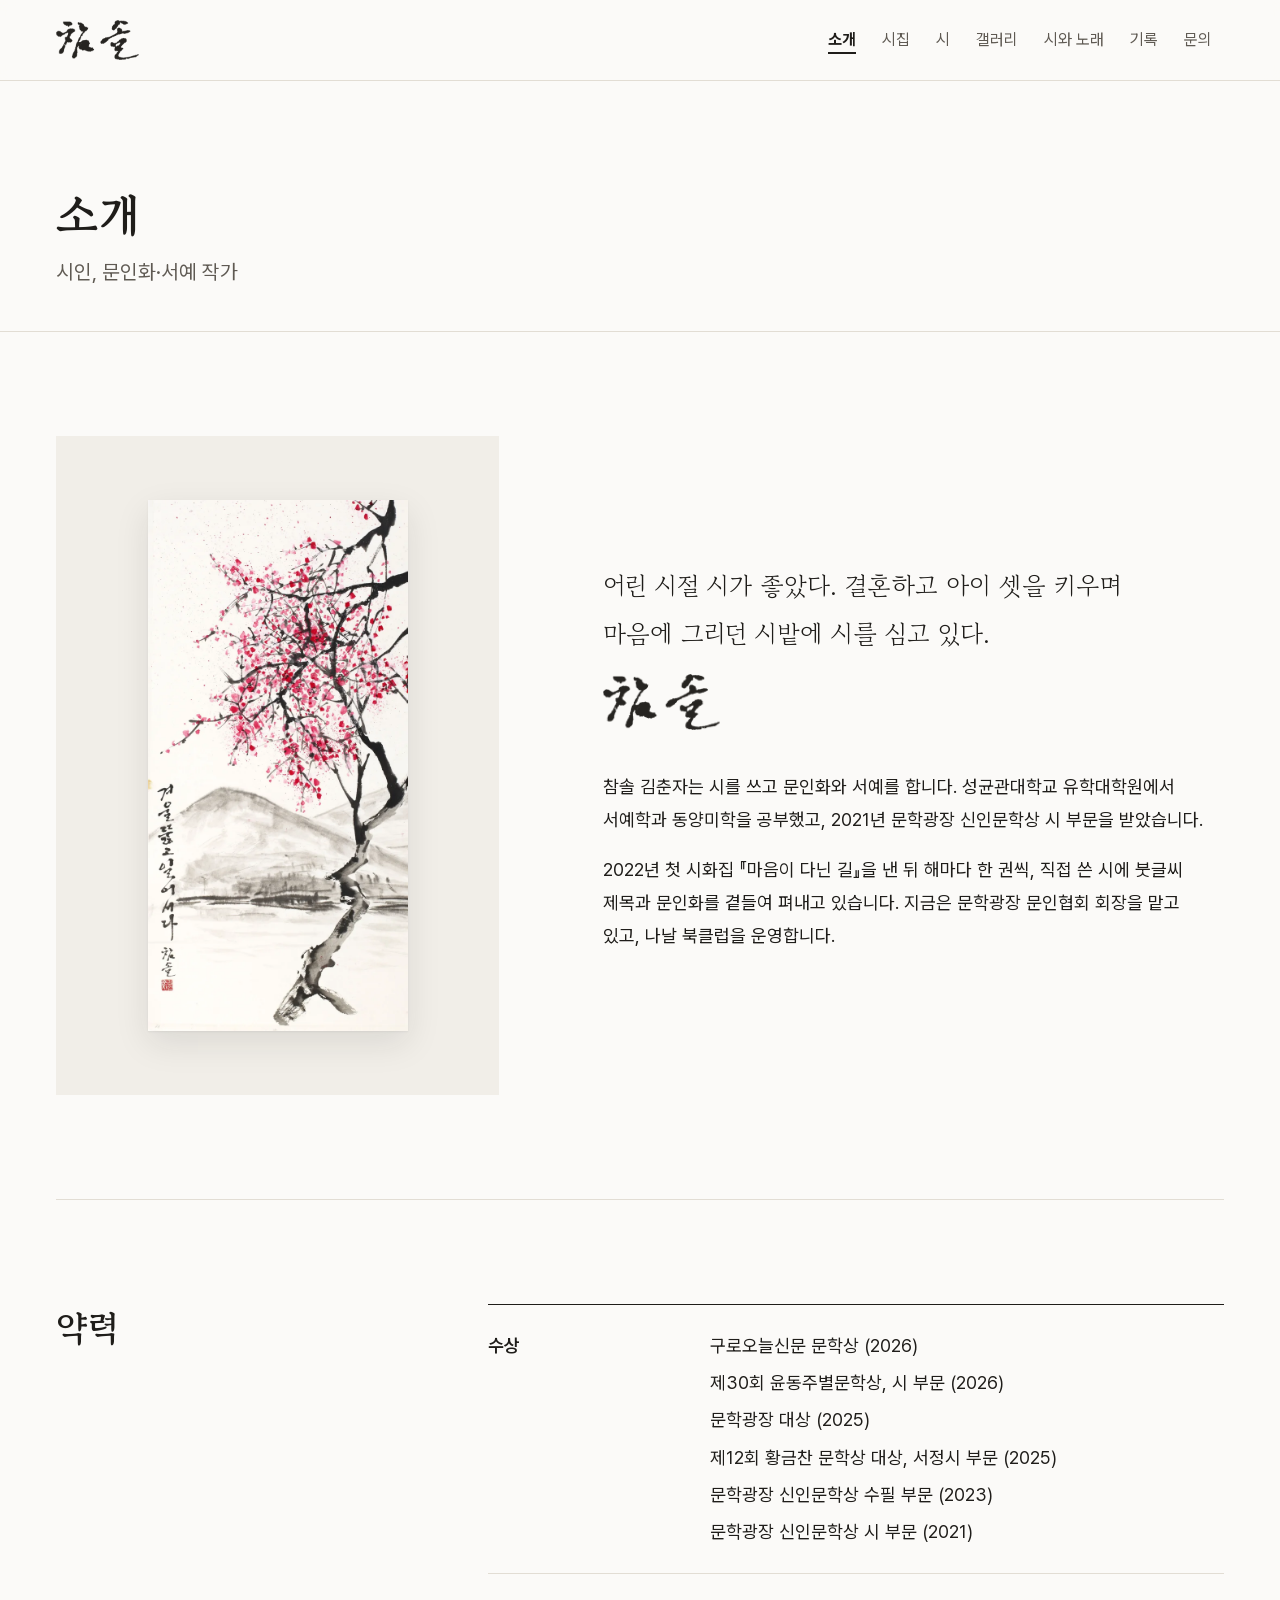
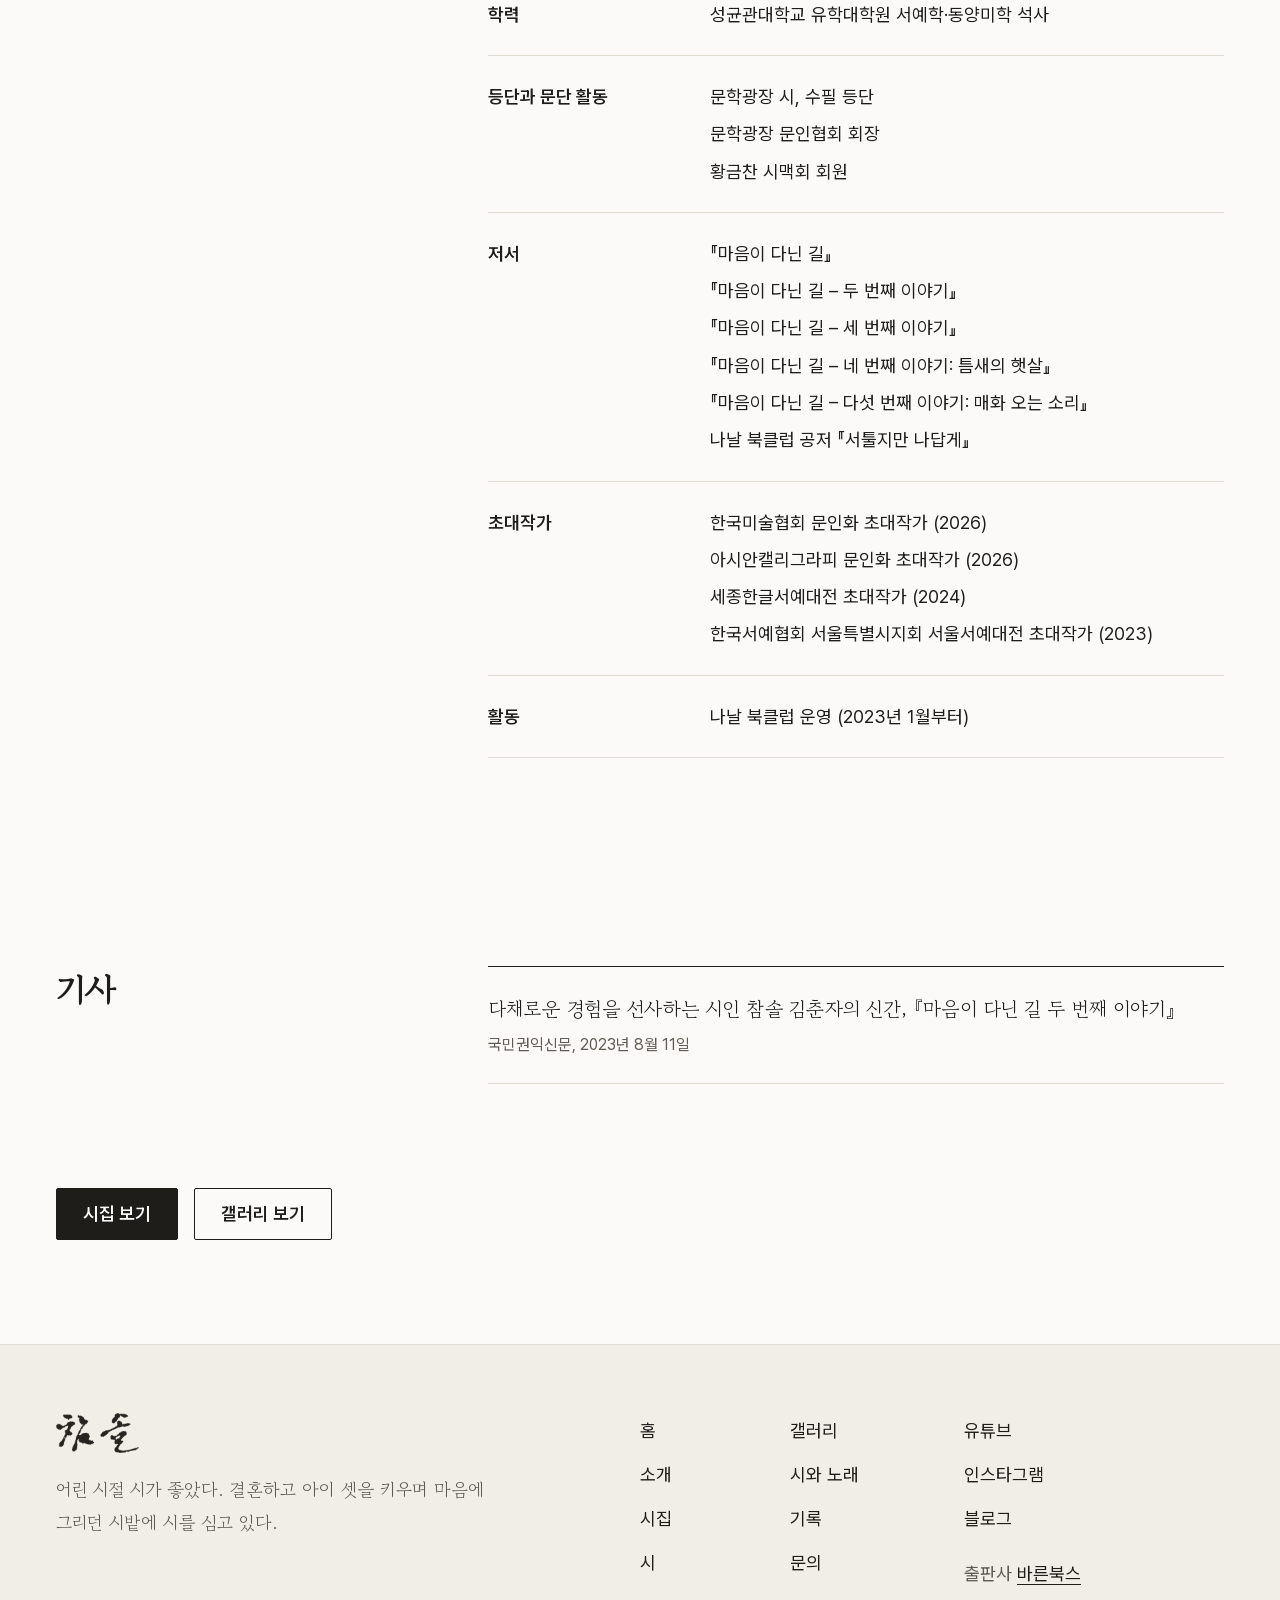
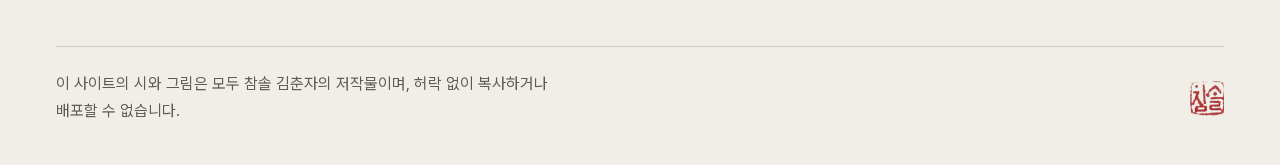
==== commit 451ca6cc: "초대작가 표기 정리 Co-Authored-By: Claude Opus 5.5 <noreply@anthropic.com>" ====
--- a/about/index.html
+++ b/about/index.html
@@ -1,2 +1,2 @@
 <!DOCTYPE html><html lang="ko"><head><meta charset="utf-8"><meta name="viewport" content="width=device-width, initial-scale=1"><title>소개 – 참솔 김춘자</title><meta name="description" content="참솔 김춘자 시인의 소개와 약력입니다."><link rel="icon" href="/img/brand/seal-32.png" sizes="32x32" type="image/png"><link rel="icon" href="/img/brand/seal-512.png" sizes="512x512" type="image/png"><link rel="apple-touch-icon" href="/img/brand/seal-180.png"><meta property="og:type" content="website"><meta property="og:site_name" content="참솔 김춘자"><meta property="og:title" content="소개 – 참솔 김춘자"><meta property="og:description" content="참솔 김춘자 시인의 소개와 약력입니다."><meta property="og:image" content="https://choonja27.github.io/img/brand/og.jpg"><meta property="og:image:width" content="1200"><meta property="og:image:height" content="630"><meta name="twitter:card" content="summary_large_image"><link rel="stylesheet" href="/fonts/fonts.css"><link rel="stylesheet" href="/_astro/lightbox.Dmik7Plr.css"><link rel="stylesheet" href="/_astro/BaseLayout.Sk-ldmYv.css"><style>.intro[data-astro-cid-ta2fbyqs]{gap:var(--s-5);display:grid}.intro__visual[data-astro-cid-ta2fbyqs]{background:var(--c-wall);padding:var(--s-5);justify-content:center;display:flex}.intro__art[data-astro-cid-ta2fbyqs]{max-width:260px}.intro__photo[data-astro-cid-ta2fbyqs]{width:100%}.intro__quote[data-astro-cid-ta2fbyqs]{font-family:var(--f-serif);max-width:22em;font-size:1.4rem;line-height:1.9}.intro__sign[data-astro-cid-ta2fbyqs]{width:auto;height:56px;margin:var(--s-3) 0 var(--s-5)}.intro__bio[data-astro-cid-ta2fbyqs] p[data-astro-cid-ta2fbyqs]{max-width:var(--measure)}@media (width>=900px){.intro[data-astro-cid-ta2fbyqs]{gap:var(--s-7);grid-template-columns:5fr 7fr;align-items:center}.intro__visual[data-astro-cid-ta2fbyqs]{padding:var(--s-6)}}.career[data-astro-cid-ta2fbyqs]{gap:var(--s-3);display:grid}@media (width>=900px){.career[data-astro-cid-ta2fbyqs]{gap:var(--s-6);grid-template-columns:1fr 2fr}}.career__list[data-astro-cid-ta2fbyqs]{border-top:1px solid var(--c-ink);margin:0}.career__row[data-astro-cid-ta2fbyqs]{gap:var(--s-1);padding-block:var(--s-4);border-bottom:1px solid var(--c-line);display:grid}@media (width>=700px){.career__row[data-astro-cid-ta2fbyqs]{gap:var(--s-4);grid-template-columns:11em 1fr}}.career__row[data-astro-cid-ta2fbyqs] dt[data-astro-cid-ta2fbyqs]{font-weight:600}.career__row[data-astro-cid-ta2fbyqs] dd[data-astro-cid-ta2fbyqs]{margin:0}.career__row[data-astro-cid-ta2fbyqs] ul[data-astro-cid-ta2fbyqs]{margin:0;padding:0;list-style:none}.career__row[data-astro-cid-ta2fbyqs] li[data-astro-cid-ta2fbyqs]+li[data-astro-cid-ta2fbyqs]{margin-top:var(--s-1)}.press[data-astro-cid-ta2fbyqs]{border-top:1px solid var(--c-ink);margin:0;padding:0;list-style:none}.press[data-astro-cid-ta2fbyqs] li[data-astro-cid-ta2fbyqs]{border-bottom:1px solid var(--c-line)}.press__link[data-astro-cid-ta2fbyqs]{padding-block:var(--s-4);color:var(--c-ink);flex-direction:column;gap:2px;text-decoration:none;display:flex}.press__link[data-astro-cid-ta2fbyqs]:visited{color:var(--c-ink)}.press__title[data-astro-cid-ta2fbyqs]{font-family:var(--f-serif);font-size:1.1rem}.press__link[data-astro-cid-ta2fbyqs]:hover .press__title[data-astro-cid-ta2fbyqs]{text-underline-offset:.3em;text-decoration:underline}.press__meta[data-astro-cid-ta2fbyqs]{color:var(--c-ink-light);font-size:var(--fs-small)}
-</style></head><body><a class="skip-link" href="#main">본문으로 건너뛰기</a><header class="site-header site-header--default" data-astro-cid-nen7h5rs><div class="container site-header__inner" data-astro-cid-nen7h5rs><a href="/" class="site-header__logo" aria-label="홈으로 가기" data-astro-cid-nen7h5rs><img src="/img/brand/logo-horizontal.png" alt="참솔 김춘자" width="249" height="120" data-astro-cid-nen7h5rs></a><nav class="site-nav" aria-label="주 메뉴" data-astro-cid-nen7h5rs><button type="button" class="site-nav__toggle" aria-expanded="false" aria-controls="site-nav-list" data-open-label="메뉴" data-close-label="닫기" data-astro-cid-nen7h5rs>메뉴</button><ul id="site-nav-list" class="site-nav__list" data-astro-cid-nen7h5rs><li data-astro-cid-nen7h5rs><a href="/about" aria-current="page" data-astro-cid-nen7h5rs>소개</a></li><li data-astro-cid-nen7h5rs><a href="/books" data-astro-cid-nen7h5rs>시집</a></li><li data-astro-cid-nen7h5rs><a href="/poems" data-astro-cid-nen7h5rs>시</a></li><li data-astro-cid-nen7h5rs><a href="/gallery" data-astro-cid-nen7h5rs>갤러리</a></li><li data-astro-cid-nen7h5rs><a href="/songs" data-astro-cid-nen7h5rs>시와 노래</a></li><li data-astro-cid-nen7h5rs><a href="/journal" data-astro-cid-nen7h5rs>기록</a></li><li data-astro-cid-nen7h5rs><a href="/contact" data-astro-cid-nen7h5rs>문의</a></li></ul></nav></div></header><script type="module">var e=document.querySelector(`.site-nav__toggle`),t=document.querySelector(`.site-header`);if(e&&t){let n=n=>{e.setAttribute(`aria-expanded`,String(n)),e.textContent=n?e.dataset.closeLabel:e.dataset.openLabel,t.classList.toggle(`is-menu-open`,n),document.body.classList.toggle(`no-scroll`,n)};e.addEventListener(`click`,()=>n(e.getAttribute(`aria-expanded`)!==`true`)),document.addEventListener(`keydown`,t=>{t.key===`Escape`&&e.getAttribute(`aria-expanded`)===`true`&&(n(!1),e.focus())}),matchMedia(`(min-width: 1100px)`).addEventListener(`change`,e=>{e.matches&&n(!1)})}</script><main id="main" tabindex="-1"><header class="container page-head" data-astro-cid-ta2fbyqs><h1 data-astro-cid-ta2fbyqs>소개</h1><p data-astro-cid-ta2fbyqs>시인, 문인화·서예 작가</p></header><section class="section container intro" data-astro-cid-ta2fbyqs><div class="intro__visual" data-astro-cid-ta2fbyqs><a href="/img/artworks/art-18-1200.webp" class="zoom intro__art" data-pswp-group="about" data-pswp-src="/img/artworks/art-18-1200.webp" data-pswp-width="980" data-pswp-height="2000" data-pswp-info="35×68cm" data-pswp-copyright="이 사이트의 시와 그림은 모두 참솔 김춘자의 저작물이며, 허락 없이 복사하거나 배포할 수 없습니다." data-pswp-book="/books/maeum-5" data-pswp-book-label="이 작품이 실린 책: 『마음이 다닌 길 – 다섯 번째 이야기: 매화 오는 소리』" data-astro-cid-ta2fbyqs><picture><source type="image/webp" srcset="/img/artworks/art-18-640.webp 640w, /img/artworks/art-18-1200.webp 980w" sizes="(min-width: 900px) 320px, 70vw"><img src="/img/artworks/art-18-1200.jpg" alt="붉은 매화 가지 뒤로 산과 물이 펼쳐진 작품." width="980" height="2000" class="artwork" loading="lazy" decoding="async"></picture><span class="sr-only" data-astro-cid-ta2fbyqs>작품 크게 보기</span></a></div><div class="intro__text" data-astro-cid-ta2fbyqs><p class="intro__quote" data-astro-cid-ta2fbyqs>어린 시절 시가 좋았다. 결혼하고 아이 셋을 키우며 마음에 그리던 시밭에 시를 심고 있다.</p><img src="/img/brand/logo-horizontal.png" alt="참솔 친필 서명" width="249" height="120" class="intro__sign" loading="lazy" data-astro-cid-ta2fbyqs><div class="intro__bio" data-astro-cid-ta2fbyqs><p data-astro-cid-ta2fbyqs>참솔 김춘자는 시를 쓰고 문인화와 서예를 합니다. 성균관대학교 유학대학원에서 서예학과 동양미학을 공부했고, 2021년 문학광장 신인문학상 시 부문을 받았습니다.</p><p data-astro-cid-ta2fbyqs>2022년 첫 시화집 『마음이 다닌 길』을 낸 뒤 해마다 한 권씩, 직접 쓴 시에 붓글씨 제목과 문인화를 곁들여 펴내고 있습니다. 지금은 문학광장 문인협회 회장을 맡고 있고, 나날 북클럽을 운영합니다.</p></div></div></section><div class="container" data-astro-cid-ta2fbyqs><hr class="rule" data-astro-cid-ta2fbyqs></div><section class="section container career" aria-labelledby="career-title" data-astro-cid-ta2fbyqs><h2 id="career-title" data-astro-cid-ta2fbyqs>약력</h2><dl class="career__list" data-astro-cid-ta2fbyqs><div class="career__row" data-astro-cid-ta2fbyqs><dt data-astro-cid-ta2fbyqs>수상</dt><dd data-astro-cid-ta2fbyqs><ul data-astro-cid-ta2fbyqs><li data-astro-cid-ta2fbyqs>구로오늘신문 문학상 (2026)</li><li data-astro-cid-ta2fbyqs>제30회 윤동주별문학상, 시 부문 (2026)</li><li data-astro-cid-ta2fbyqs>문학광장 대상 (2025)</li><li data-astro-cid-ta2fbyqs>제12회 황금찬 문학상 대상, 서정시 부문 (2025)</li><li data-astro-cid-ta2fbyqs>문학광장 신인문학상 수필 부문 (2023)</li><li data-astro-cid-ta2fbyqs>문학광장 신인문학상 시 부문 (2021)</li></ul></dd></div><div class="career__row" data-astro-cid-ta2fbyqs><dt data-astro-cid-ta2fbyqs>학력</dt><dd data-astro-cid-ta2fbyqs><ul data-astro-cid-ta2fbyqs><li data-astro-cid-ta2fbyqs>성균관대학교 유학대학원 서예학·동양미학 석사</li></ul></dd></div><div class="career__row" data-astro-cid-ta2fbyqs><dt data-astro-cid-ta2fbyqs>등단과 문단 활동</dt><dd data-astro-cid-ta2fbyqs><ul data-astro-cid-ta2fbyqs><li data-astro-cid-ta2fbyqs>문학광장 시, 수필 등단</li><li data-astro-cid-ta2fbyqs>문학광장 문인협회 회장</li><li data-astro-cid-ta2fbyqs>황금찬 시맥회 회원</li></ul></dd></div><div class="career__row" data-astro-cid-ta2fbyqs><dt data-astro-cid-ta2fbyqs>저서</dt><dd data-astro-cid-ta2fbyqs><ul data-astro-cid-ta2fbyqs><li data-astro-cid-ta2fbyqs>『마음이 다닌 길』</li><li data-astro-cid-ta2fbyqs>『마음이 다닌 길 – 두 번째 이야기』</li><li data-astro-cid-ta2fbyqs>『마음이 다닌 길 – 세 번째 이야기』</li><li data-astro-cid-ta2fbyqs>『마음이 다닌 길 – 네 번째 이야기: 틈새의 햇살』</li><li data-astro-cid-ta2fbyqs>『마음이 다닌 길 – 다섯 번째 이야기: 매화 오는 소리』</li><li data-astro-cid-ta2fbyqs>나날 북클럽 공저 『서툴지만 나답게』</li></ul></dd></div><div class="career__row" data-astro-cid-ta2fbyqs><dt data-astro-cid-ta2fbyqs>초대작가</dt><dd data-astro-cid-ta2fbyqs><ul data-astro-cid-ta2fbyqs><li data-astro-cid-ta2fbyqs>한국미술협회 초대작가, 대한민국미술대전 문인화 부문 (2026)</li><li data-astro-cid-ta2fbyqs>아시안캘리그라피 공모대전 초대작가, 전통문인화 (2026)</li><li data-astro-cid-ta2fbyqs>세종한글서예대전 초대작가 (2024)</li><li data-astro-cid-ta2fbyqs>한국서예협회 서울특별시지회 서울서예대전 초대작가 (2023)</li></ul></dd></div><div class="career__row" data-astro-cid-ta2fbyqs><dt data-astro-cid-ta2fbyqs>활동</dt><dd data-astro-cid-ta2fbyqs><ul data-astro-cid-ta2fbyqs><li data-astro-cid-ta2fbyqs>나날 북클럽 운영 (2023년 1월부터)</li></ul></dd></div></dl></section><section class="section container career" aria-labelledby="press-title" data-astro-cid-ta2fbyqs><h2 id="press-title" data-astro-cid-ta2fbyqs>기사</h2><ul class="press" role="list" data-astro-cid-ta2fbyqs><li data-astro-cid-ta2fbyqs><a href="https://www.crnews.co.kr/news/articleView.html?idxno=4782" class="press__link" target="_blank" rel="noopener" data-astro-cid-ta2fbyqs="true"><span class="press__title" data-astro-cid-ta2fbyqs>다채로운 경험을 선사하는 시인 참솔 김춘자의 신간, 『마음이 다닌 길 두 번째 이야기』</span><span class="press__meta" data-astro-cid-ta2fbyqs>국민권익신문, 2023년 8월 11일</span><span class="sr-only"> (새 창)</span></a></li></ul></section><div class="container" data-astro-cid-ta2fbyqs><div class="btn-row" data-astro-cid-ta2fbyqs><a href="/books" class="btn btn-primary" data-astro-cid-ta2fbyqs>시집 보기</a><a href="/gallery" class="btn btn-secondary" data-astro-cid-ta2fbyqs>갤러리 보기</a></div></div></main><footer class="site-footer" data-astro-cid-jo6i4kqk><div class="container site-footer__inner" data-astro-cid-jo6i4kqk><div class="site-footer__intro" data-astro-cid-jo6i4kqk><a href="/" class="site-footer__logo" aria-label="홈으로 가기" data-astro-cid-jo6i4kqk><img src="/img/brand/logo-horizontal.png" alt="참솔 김춘자" width="249" height="120" loading="lazy" data-astro-cid-jo6i4kqk></a><p data-astro-cid-jo6i4kqk>어린 시절 시가 좋았다. 결혼하고 아이 셋을 키우며 마음에 그리던 시밭에 시를 심고 있다.</p></div><nav aria-label="사이트 메뉴" data-astro-cid-jo6i4kqk><ul class="site-footer__list" data-astro-cid-jo6i4kqk><li data-astro-cid-jo6i4kqk><a href="/" data-astro-cid-jo6i4kqk>홈</a></li><li data-astro-cid-jo6i4kqk><a href="/about" data-astro-cid-jo6i4kqk>소개</a></li><li data-astro-cid-jo6i4kqk><a href="/books" data-astro-cid-jo6i4kqk>시집</a></li><li data-astro-cid-jo6i4kqk><a href="/poems" data-astro-cid-jo6i4kqk>시</a></li><li data-astro-cid-jo6i4kqk><a href="/gallery" data-astro-cid-jo6i4kqk>갤러리</a></li><li data-astro-cid-jo6i4kqk><a href="/songs" data-astro-cid-jo6i4kqk>시와 노래</a></li><li data-astro-cid-jo6i4kqk><a href="/journal" data-astro-cid-jo6i4kqk>기록</a></li><li data-astro-cid-jo6i4kqk><a href="/contact" data-astro-cid-jo6i4kqk>문의</a></li></ul></nav><div class="site-footer__links" data-astro-cid-jo6i4kqk><ul class="site-footer__list" aria-label="SNS" data-astro-cid-jo6i4kqk><li data-astro-cid-jo6i4kqk><a href="https://www.youtube.com/@%EA%B9%80%EC%B6%98%EC%9E%90-q7f" target="_blank" rel="noopener" data-astro-cid-jo6i4kqk="true">유튜브<span class="sr-only"> (새 창)</span></a></li><li data-astro-cid-jo6i4kqk><a href="https://www.instagram.com/artchoonja/" target="_blank" rel="noopener" data-astro-cid-jo6i4kqk="true">인스타그램<span class="sr-only"> (새 창)</span></a></li><li data-astro-cid-jo6i4kqk><a href="https://blog.naver.com/choonja27" target="_blank" rel="noopener" data-astro-cid-jo6i4kqk="true">블로그<span class="sr-only"> (새 창)</span></a></li></ul><p class="site-footer__publisher" data-astro-cid-jo6i4kqk>출판사 <a href="https://barunbooks.com" target="_blank" rel="noopener" data-astro-cid-jo6i4kqk="true">바른북스<span class="sr-only"> (새 창)</span></a></p></div></div><div class="container" data-astro-cid-jo6i4kqk><div class="site-footer__bottom" data-astro-cid-jo6i4kqk><p class="text-small" data-astro-cid-jo6i4kqk>이 사이트의 시와 그림은 모두 참솔 김춘자의 저작물이며, 허락 없이 복사하거나 배포할 수 없습니다.</p><img src="/img/brand/seal.webp" alt="참솔 김춘자의 붉은 낙관" width="40" height="40" class="site-footer__seal" loading="lazy" data-astro-cid-jo6i4kqk></div></div></footer></body></html><script type="module" src="/_astro/about.astro_astro_type_script_index_0_lang.Poxf5VGZ.js"></script>+</style></head><body><a class="skip-link" href="#main">본문으로 건너뛰기</a><header class="site-header site-header--default" data-astro-cid-nen7h5rs><div class="container site-header__inner" data-astro-cid-nen7h5rs><a href="/" class="site-header__logo" aria-label="홈으로 가기" data-astro-cid-nen7h5rs><img src="/img/brand/logo-horizontal.png" alt="참솔 김춘자" width="249" height="120" data-astro-cid-nen7h5rs></a><nav class="site-nav" aria-label="주 메뉴" data-astro-cid-nen7h5rs><button type="button" class="site-nav__toggle" aria-expanded="false" aria-controls="site-nav-list" data-open-label="메뉴" data-close-label="닫기" data-astro-cid-nen7h5rs>메뉴</button><ul id="site-nav-list" class="site-nav__list" data-astro-cid-nen7h5rs><li data-astro-cid-nen7h5rs><a href="/about" aria-current="page" data-astro-cid-nen7h5rs>소개</a></li><li data-astro-cid-nen7h5rs><a href="/books" data-astro-cid-nen7h5rs>시집</a></li><li data-astro-cid-nen7h5rs><a href="/poems" data-astro-cid-nen7h5rs>시</a></li><li data-astro-cid-nen7h5rs><a href="/gallery" data-astro-cid-nen7h5rs>갤러리</a></li><li data-astro-cid-nen7h5rs><a href="/songs" data-astro-cid-nen7h5rs>시와 노래</a></li><li data-astro-cid-nen7h5rs><a href="/journal" data-astro-cid-nen7h5rs>기록</a></li><li data-astro-cid-nen7h5rs><a href="/contact" data-astro-cid-nen7h5rs>문의</a></li></ul></nav></div></header><script type="module">var e=document.querySelector(`.site-nav__toggle`),t=document.querySelector(`.site-header`);if(e&&t){let n=n=>{e.setAttribute(`aria-expanded`,String(n)),e.textContent=n?e.dataset.closeLabel:e.dataset.openLabel,t.classList.toggle(`is-menu-open`,n),document.body.classList.toggle(`no-scroll`,n)};e.addEventListener(`click`,()=>n(e.getAttribute(`aria-expanded`)!==`true`)),document.addEventListener(`keydown`,t=>{t.key===`Escape`&&e.getAttribute(`aria-expanded`)===`true`&&(n(!1),e.focus())}),matchMedia(`(min-width: 1100px)`).addEventListener(`change`,e=>{e.matches&&n(!1)})}</script><main id="main" tabindex="-1"><header class="container page-head" data-astro-cid-ta2fbyqs><h1 data-astro-cid-ta2fbyqs>소개</h1><p data-astro-cid-ta2fbyqs>시인, 문인화·서예 작가</p></header><section class="section container intro" data-astro-cid-ta2fbyqs><div class="intro__visual" data-astro-cid-ta2fbyqs><a href="/img/artworks/art-18-1200.webp" class="zoom intro__art" data-pswp-group="about" data-pswp-src="/img/artworks/art-18-1200.webp" data-pswp-width="980" data-pswp-height="2000" data-pswp-info="35×68cm" data-pswp-copyright="이 사이트의 시와 그림은 모두 참솔 김춘자의 저작물이며, 허락 없이 복사하거나 배포할 수 없습니다." data-pswp-book="/books/maeum-5" data-pswp-book-label="이 작품이 실린 책: 『마음이 다닌 길 – 다섯 번째 이야기: 매화 오는 소리』" data-astro-cid-ta2fbyqs><picture><source type="image/webp" srcset="/img/artworks/art-18-640.webp 640w, /img/artworks/art-18-1200.webp 980w" sizes="(min-width: 900px) 320px, 70vw"><img src="/img/artworks/art-18-1200.jpg" alt="붉은 매화 가지 뒤로 산과 물이 펼쳐진 작품." width="980" height="2000" class="artwork" loading="lazy" decoding="async"></picture><span class="sr-only" data-astro-cid-ta2fbyqs>작품 크게 보기</span></a></div><div class="intro__text" data-astro-cid-ta2fbyqs><p class="intro__quote" data-astro-cid-ta2fbyqs>어린 시절 시가 좋았다. 결혼하고 아이 셋을 키우며 마음에 그리던 시밭에 시를 심고 있다.</p><img src="/img/brand/logo-horizontal.png" alt="참솔 친필 서명" width="249" height="120" class="intro__sign" loading="lazy" data-astro-cid-ta2fbyqs><div class="intro__bio" data-astro-cid-ta2fbyqs><p data-astro-cid-ta2fbyqs>참솔 김춘자는 시를 쓰고 문인화와 서예를 합니다. 성균관대학교 유학대학원에서 서예학과 동양미학을 공부했고, 2021년 문학광장 신인문학상 시 부문을 받았습니다.</p><p data-astro-cid-ta2fbyqs>2022년 첫 시화집 『마음이 다닌 길』을 낸 뒤 해마다 한 권씩, 직접 쓴 시에 붓글씨 제목과 문인화를 곁들여 펴내고 있습니다. 지금은 문학광장 문인협회 회장을 맡고 있고, 나날 북클럽을 운영합니다.</p></div></div></section><div class="container" data-astro-cid-ta2fbyqs><hr class="rule" data-astro-cid-ta2fbyqs></div><section class="section container career" aria-labelledby="career-title" data-astro-cid-ta2fbyqs><h2 id="career-title" data-astro-cid-ta2fbyqs>약력</h2><dl class="career__list" data-astro-cid-ta2fbyqs><div class="career__row" data-astro-cid-ta2fbyqs><dt data-astro-cid-ta2fbyqs>수상</dt><dd data-astro-cid-ta2fbyqs><ul data-astro-cid-ta2fbyqs><li data-astro-cid-ta2fbyqs>구로오늘신문 문학상 (2026)</li><li data-astro-cid-ta2fbyqs>제30회 윤동주별문학상, 시 부문 (2026)</li><li data-astro-cid-ta2fbyqs>문학광장 대상 (2025)</li><li data-astro-cid-ta2fbyqs>제12회 황금찬 문학상 대상, 서정시 부문 (2025)</li><li data-astro-cid-ta2fbyqs>문학광장 신인문학상 수필 부문 (2023)</li><li data-astro-cid-ta2fbyqs>문학광장 신인문학상 시 부문 (2021)</li></ul></dd></div><div class="career__row" data-astro-cid-ta2fbyqs><dt data-astro-cid-ta2fbyqs>학력</dt><dd data-astro-cid-ta2fbyqs><ul data-astro-cid-ta2fbyqs><li data-astro-cid-ta2fbyqs>성균관대학교 유학대학원 서예학·동양미학 석사</li></ul></dd></div><div class="career__row" data-astro-cid-ta2fbyqs><dt data-astro-cid-ta2fbyqs>등단과 문단 활동</dt><dd data-astro-cid-ta2fbyqs><ul data-astro-cid-ta2fbyqs><li data-astro-cid-ta2fbyqs>문학광장 시, 수필 등단</li><li data-astro-cid-ta2fbyqs>문학광장 문인협회 회장</li><li data-astro-cid-ta2fbyqs>황금찬 시맥회 회원</li></ul></dd></div><div class="career__row" data-astro-cid-ta2fbyqs><dt data-astro-cid-ta2fbyqs>저서</dt><dd data-astro-cid-ta2fbyqs><ul data-astro-cid-ta2fbyqs><li data-astro-cid-ta2fbyqs>『마음이 다닌 길』</li><li data-astro-cid-ta2fbyqs>『마음이 다닌 길 – 두 번째 이야기』</li><li data-astro-cid-ta2fbyqs>『마음이 다닌 길 – 세 번째 이야기』</li><li data-astro-cid-ta2fbyqs>『마음이 다닌 길 – 네 번째 이야기: 틈새의 햇살』</li><li data-astro-cid-ta2fbyqs>『마음이 다닌 길 – 다섯 번째 이야기: 매화 오는 소리』</li><li data-astro-cid-ta2fbyqs>나날 북클럽 공저 『서툴지만 나답게』</li></ul></dd></div><div class="career__row" data-astro-cid-ta2fbyqs><dt data-astro-cid-ta2fbyqs>초대작가</dt><dd data-astro-cid-ta2fbyqs><ul data-astro-cid-ta2fbyqs><li data-astro-cid-ta2fbyqs>한국미술협회 문인화 초대작가 (2026)</li><li data-astro-cid-ta2fbyqs>아시안캘리그라피 문인화 초대작가 (2026)</li><li data-astro-cid-ta2fbyqs>세종한글서예대전 초대작가 (2024)</li><li data-astro-cid-ta2fbyqs>한국서예협회 서울특별시지회 서울서예대전 초대작가 (2023)</li></ul></dd></div><div class="career__row" data-astro-cid-ta2fbyqs><dt data-astro-cid-ta2fbyqs>활동</dt><dd data-astro-cid-ta2fbyqs><ul data-astro-cid-ta2fbyqs><li data-astro-cid-ta2fbyqs>나날 북클럽 운영 (2023년 1월부터)</li></ul></dd></div></dl></section><section class="section container career" aria-labelledby="press-title" data-astro-cid-ta2fbyqs><h2 id="press-title" data-astro-cid-ta2fbyqs>기사</h2><ul class="press" role="list" data-astro-cid-ta2fbyqs><li data-astro-cid-ta2fbyqs><a href="https://www.crnews.co.kr/news/articleView.html?idxno=4782" class="press__link" target="_blank" rel="noopener" data-astro-cid-ta2fbyqs="true"><span class="press__title" data-astro-cid-ta2fbyqs>다채로운 경험을 선사하는 시인 참솔 김춘자의 신간, 『마음이 다닌 길 두 번째 이야기』</span><span class="press__meta" data-astro-cid-ta2fbyqs>국민권익신문, 2023년 8월 11일</span><span class="sr-only"> (새 창)</span></a></li></ul></section><div class="container" data-astro-cid-ta2fbyqs><div class="btn-row" data-astro-cid-ta2fbyqs><a href="/books" class="btn btn-primary" data-astro-cid-ta2fbyqs>시집 보기</a><a href="/gallery" class="btn btn-secondary" data-astro-cid-ta2fbyqs>갤러리 보기</a></div></div></main><footer class="site-footer" data-astro-cid-jo6i4kqk><div class="container site-footer__inner" data-astro-cid-jo6i4kqk><div class="site-footer__intro" data-astro-cid-jo6i4kqk><a href="/" class="site-footer__logo" aria-label="홈으로 가기" data-astro-cid-jo6i4kqk><img src="/img/brand/logo-horizontal.png" alt="참솔 김춘자" width="249" height="120" loading="lazy" data-astro-cid-jo6i4kqk></a><p data-astro-cid-jo6i4kqk>어린 시절 시가 좋았다. 결혼하고 아이 셋을 키우며 마음에 그리던 시밭에 시를 심고 있다.</p></div><nav aria-label="사이트 메뉴" data-astro-cid-jo6i4kqk><ul class="site-footer__list" data-astro-cid-jo6i4kqk><li data-astro-cid-jo6i4kqk><a href="/" data-astro-cid-jo6i4kqk>홈</a></li><li data-astro-cid-jo6i4kqk><a href="/about" data-astro-cid-jo6i4kqk>소개</a></li><li data-astro-cid-jo6i4kqk><a href="/books" data-astro-cid-jo6i4kqk>시집</a></li><li data-astro-cid-jo6i4kqk><a href="/poems" data-astro-cid-jo6i4kqk>시</a></li><li data-astro-cid-jo6i4kqk><a href="/gallery" data-astro-cid-jo6i4kqk>갤러리</a></li><li data-astro-cid-jo6i4kqk><a href="/songs" data-astro-cid-jo6i4kqk>시와 노래</a></li><li data-astro-cid-jo6i4kqk><a href="/journal" data-astro-cid-jo6i4kqk>기록</a></li><li data-astro-cid-jo6i4kqk><a href="/contact" data-astro-cid-jo6i4kqk>문의</a></li></ul></nav><div class="site-footer__links" data-astro-cid-jo6i4kqk><ul class="site-footer__list" aria-label="SNS" data-astro-cid-jo6i4kqk><li data-astro-cid-jo6i4kqk><a href="https://www.youtube.com/@%EA%B9%80%EC%B6%98%EC%9E%90-q7f" target="_blank" rel="noopener" data-astro-cid-jo6i4kqk="true">유튜브<span class="sr-only"> (새 창)</span></a></li><li data-astro-cid-jo6i4kqk><a href="https://www.instagram.com/artchoonja/" target="_blank" rel="noopener" data-astro-cid-jo6i4kqk="true">인스타그램<span class="sr-only"> (새 창)</span></a></li><li data-astro-cid-jo6i4kqk><a href="https://blog.naver.com/choonja27" target="_blank" rel="noopener" data-astro-cid-jo6i4kqk="true">블로그<span class="sr-only"> (새 창)</span></a></li></ul><p class="site-footer__publisher" data-astro-cid-jo6i4kqk>출판사 <a href="https://barunbooks.com" target="_blank" rel="noopener" data-astro-cid-jo6i4kqk="true">바른북스<span class="sr-only"> (새 창)</span></a></p></div></div><div class="container" data-astro-cid-jo6i4kqk><div class="site-footer__bottom" data-astro-cid-jo6i4kqk><p class="text-small" data-astro-cid-jo6i4kqk>이 사이트의 시와 그림은 모두 참솔 김춘자의 저작물이며, 허락 없이 복사하거나 배포할 수 없습니다.</p><img src="/img/brand/seal.webp" alt="참솔 김춘자의 붉은 낙관" width="40" height="40" class="site-footer__seal" loading="lazy" data-astro-cid-jo6i4kqk></div></div></footer></body></html><script type="module" src="/_astro/about.astro_astro_type_script_index_0_lang.Poxf5VGZ.js"></script>
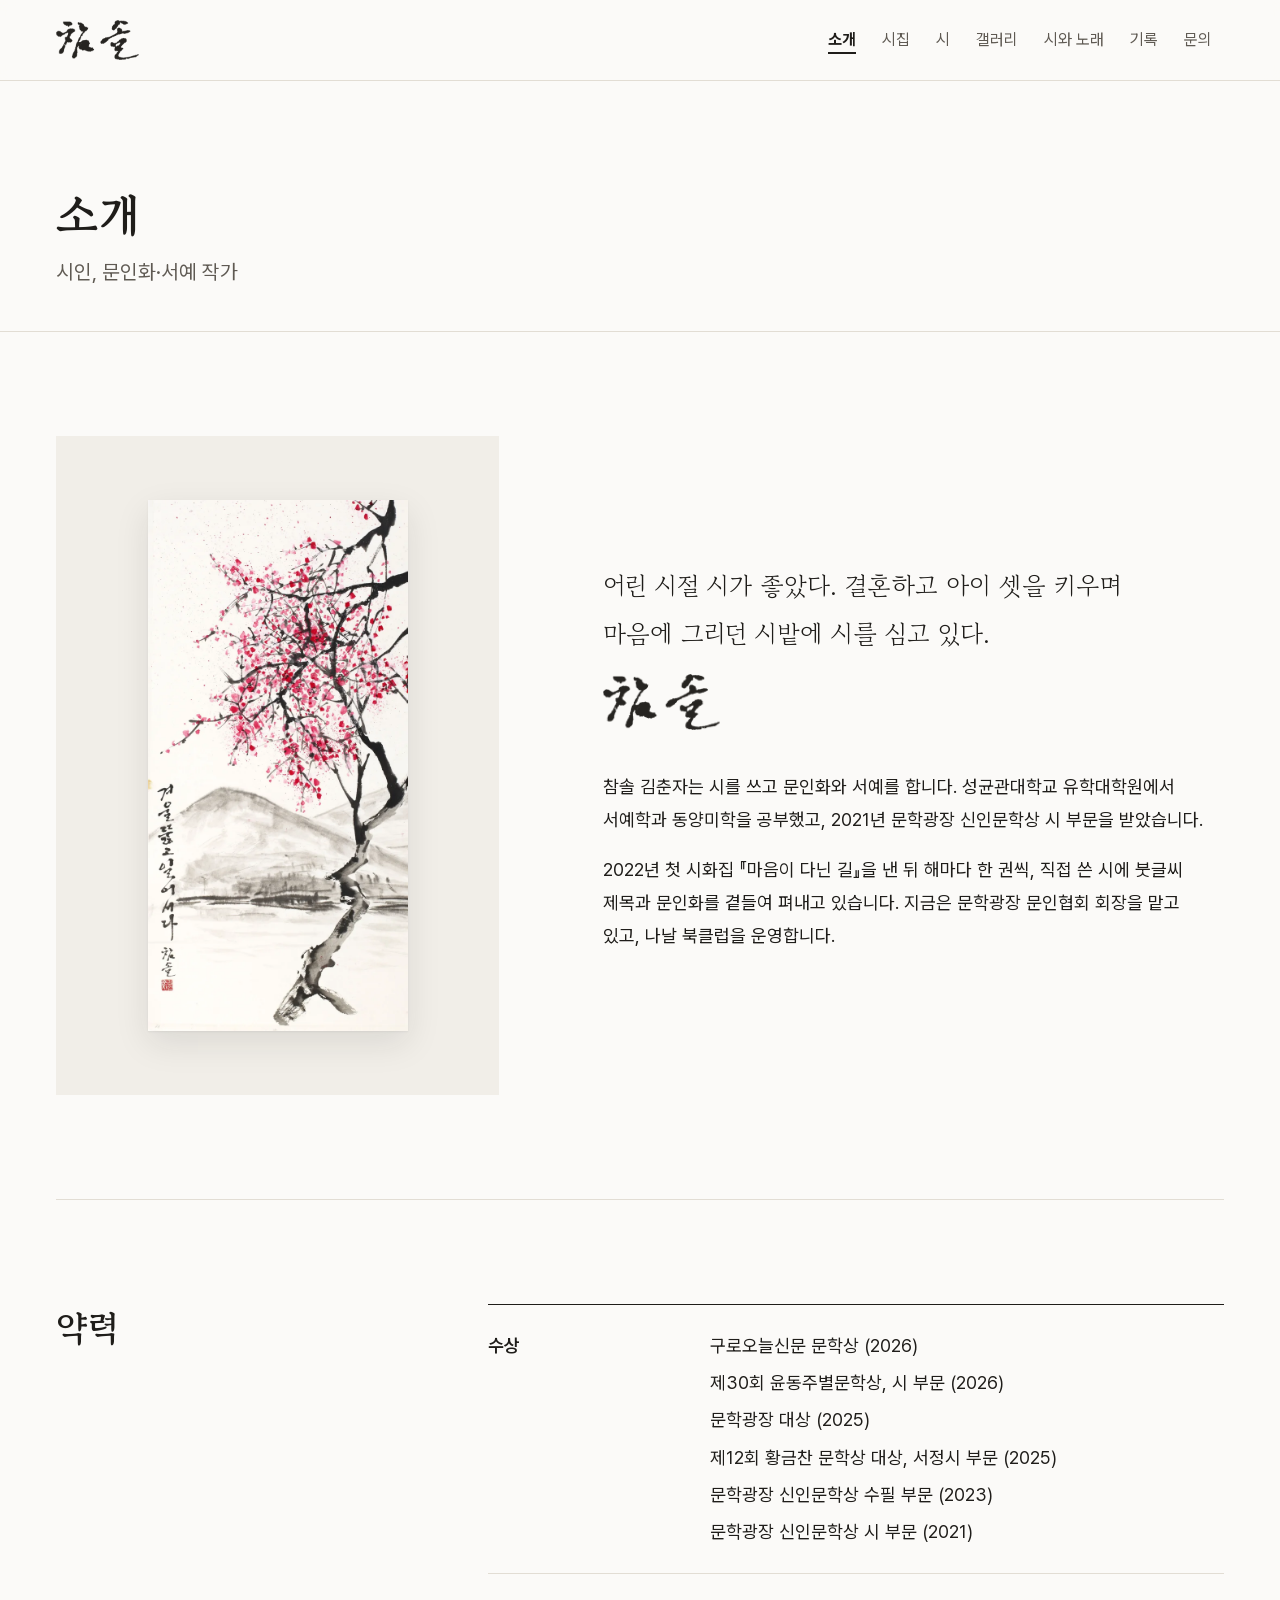
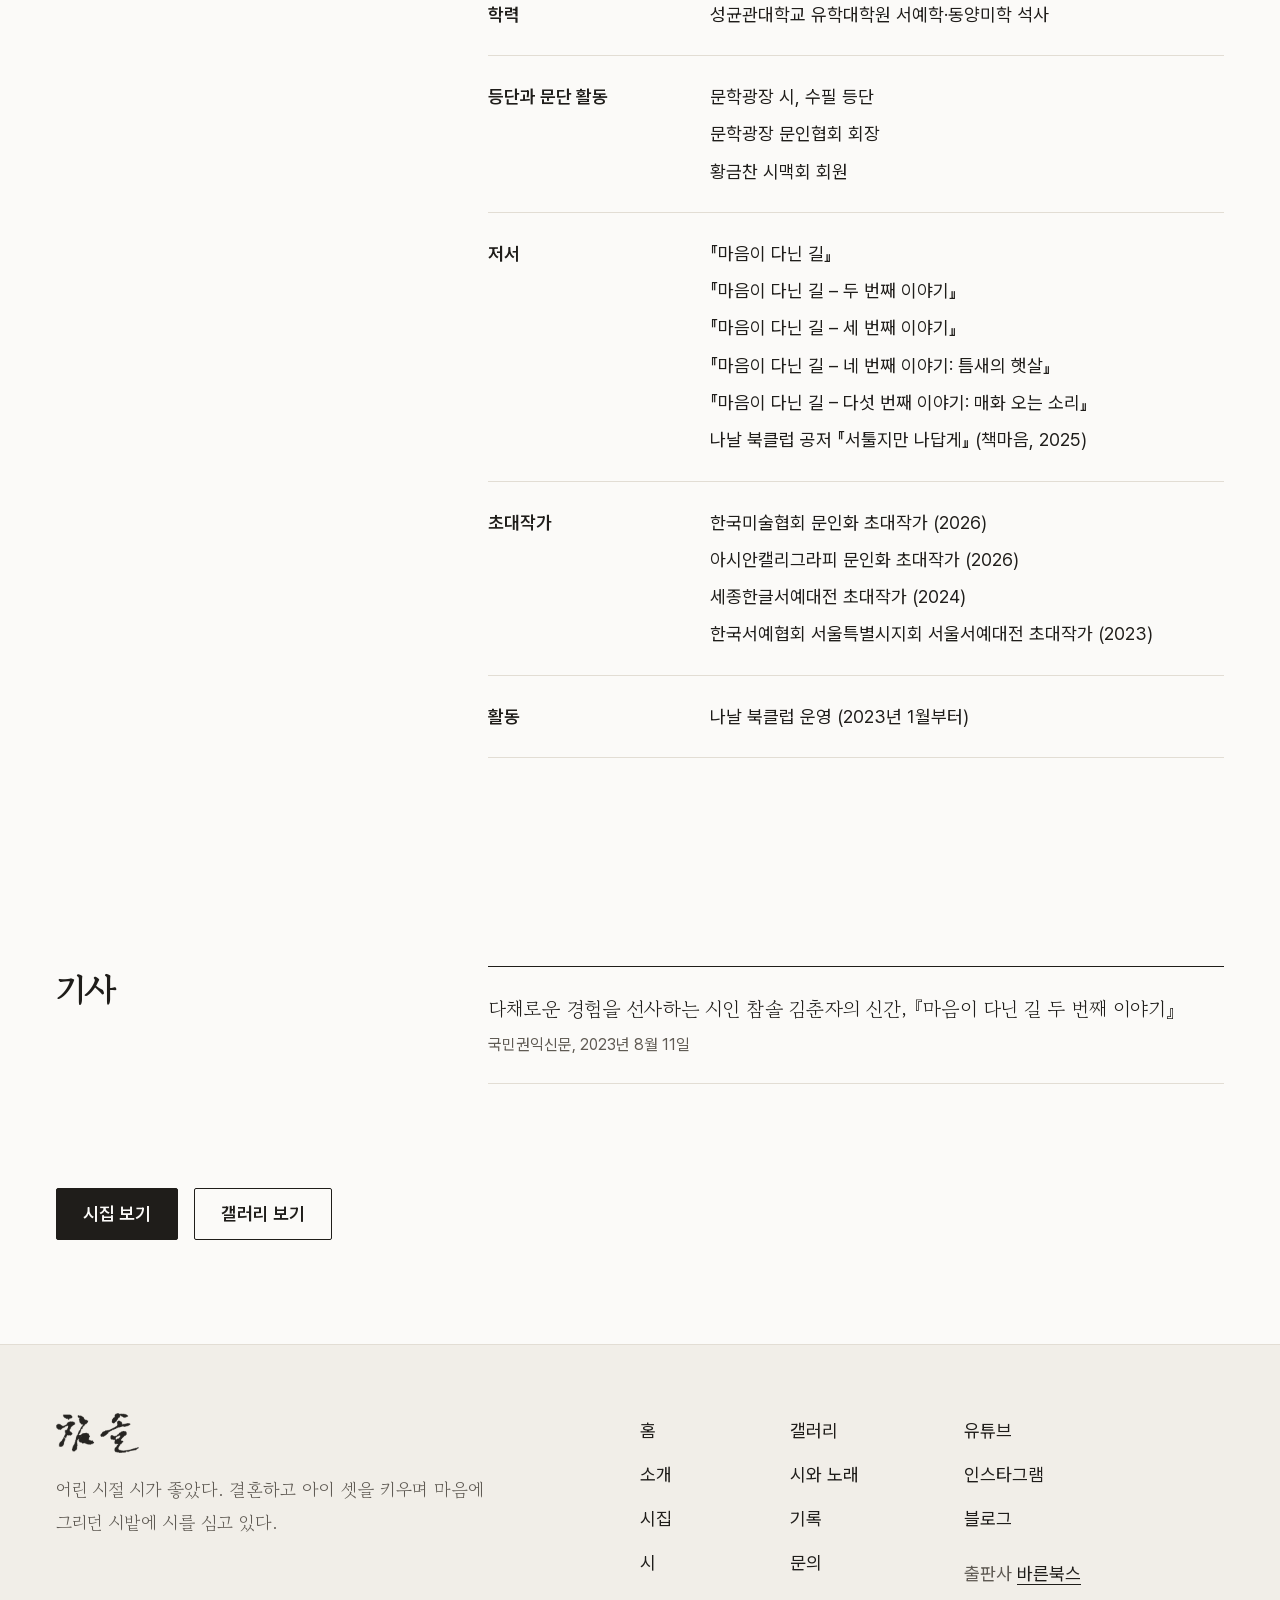
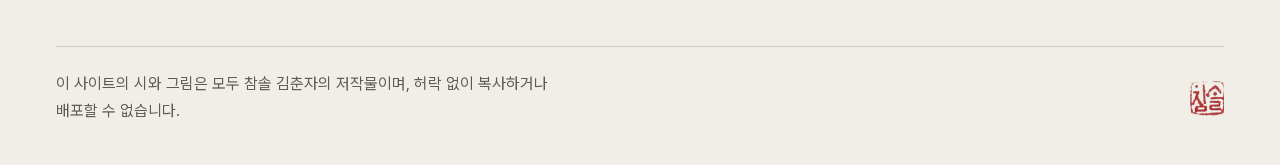
==== commit b7d8b0ef: "공저 『서툴지만 나답게』 추가 Co-Authored-By: Claude Opus 5.5 <noreply@anthropic.com>" ====
--- a/about/index.html
+++ b/about/index.html
@@ -1,2 +1,2 @@
 <!DOCTYPE html><html lang="ko"><head><meta charset="utf-8"><meta name="viewport" content="width=device-width, initial-scale=1"><title>소개 – 참솔 김춘자</title><meta name="description" content="참솔 김춘자 시인의 소개와 약력입니다."><link rel="icon" href="/img/brand/seal-32.png" sizes="32x32" type="image/png"><link rel="icon" href="/img/brand/seal-512.png" sizes="512x512" type="image/png"><link rel="apple-touch-icon" href="/img/brand/seal-180.png"><meta property="og:type" content="website"><meta property="og:site_name" content="참솔 김춘자"><meta property="og:title" content="소개 – 참솔 김춘자"><meta property="og:description" content="참솔 김춘자 시인의 소개와 약력입니다."><meta property="og:image" content="https://choonja27.github.io/img/brand/og.jpg"><meta property="og:image:width" content="1200"><meta property="og:image:height" content="630"><meta name="twitter:card" content="summary_large_image"><link rel="stylesheet" href="/fonts/fonts.css"><link rel="stylesheet" href="/_astro/lightbox.Dmik7Plr.css"><link rel="stylesheet" href="/_astro/BaseLayout.Sk-ldmYv.css"><style>.intro[data-astro-cid-ta2fbyqs]{gap:var(--s-5);display:grid}.intro__visual[data-astro-cid-ta2fbyqs]{background:var(--c-wall);padding:var(--s-5);justify-content:center;display:flex}.intro__art[data-astro-cid-ta2fbyqs]{max-width:260px}.intro__photo[data-astro-cid-ta2fbyqs]{width:100%}.intro__quote[data-astro-cid-ta2fbyqs]{font-family:var(--f-serif);max-width:22em;font-size:1.4rem;line-height:1.9}.intro__sign[data-astro-cid-ta2fbyqs]{width:auto;height:56px;margin:var(--s-3) 0 var(--s-5)}.intro__bio[data-astro-cid-ta2fbyqs] p[data-astro-cid-ta2fbyqs]{max-width:var(--measure)}@media (width>=900px){.intro[data-astro-cid-ta2fbyqs]{gap:var(--s-7);grid-template-columns:5fr 7fr;align-items:center}.intro__visual[data-astro-cid-ta2fbyqs]{padding:var(--s-6)}}.career[data-astro-cid-ta2fbyqs]{gap:var(--s-3);display:grid}@media (width>=900px){.career[data-astro-cid-ta2fbyqs]{gap:var(--s-6);grid-template-columns:1fr 2fr}}.career__list[data-astro-cid-ta2fbyqs]{border-top:1px solid var(--c-ink);margin:0}.career__row[data-astro-cid-ta2fbyqs]{gap:var(--s-1);padding-block:var(--s-4);border-bottom:1px solid var(--c-line);display:grid}@media (width>=700px){.career__row[data-astro-cid-ta2fbyqs]{gap:var(--s-4);grid-template-columns:11em 1fr}}.career__row[data-astro-cid-ta2fbyqs] dt[data-astro-cid-ta2fbyqs]{font-weight:600}.career__row[data-astro-cid-ta2fbyqs] dd[data-astro-cid-ta2fbyqs]{margin:0}.career__row[data-astro-cid-ta2fbyqs] ul[data-astro-cid-ta2fbyqs]{margin:0;padding:0;list-style:none}.career__row[data-astro-cid-ta2fbyqs] li[data-astro-cid-ta2fbyqs]+li[data-astro-cid-ta2fbyqs]{margin-top:var(--s-1)}.press[data-astro-cid-ta2fbyqs]{border-top:1px solid var(--c-ink);margin:0;padding:0;list-style:none}.press[data-astro-cid-ta2fbyqs] li[data-astro-cid-ta2fbyqs]{border-bottom:1px solid var(--c-line)}.press__link[data-astro-cid-ta2fbyqs]{padding-block:var(--s-4);color:var(--c-ink);flex-direction:column;gap:2px;text-decoration:none;display:flex}.press__link[data-astro-cid-ta2fbyqs]:visited{color:var(--c-ink)}.press__title[data-astro-cid-ta2fbyqs]{font-family:var(--f-serif);font-size:1.1rem}.press__link[data-astro-cid-ta2fbyqs]:hover .press__title[data-astro-cid-ta2fbyqs]{text-underline-offset:.3em;text-decoration:underline}.press__meta[data-astro-cid-ta2fbyqs]{color:var(--c-ink-light);font-size:var(--fs-small)}
-</style></head><body><a class="skip-link" href="#main">본문으로 건너뛰기</a><header class="site-header site-header--default" data-astro-cid-nen7h5rs><div class="container site-header__inner" data-astro-cid-nen7h5rs><a href="/" class="site-header__logo" aria-label="홈으로 가기" data-astro-cid-nen7h5rs><img src="/img/brand/logo-horizontal.png" alt="참솔 김춘자" width="249" height="120" data-astro-cid-nen7h5rs></a><nav class="site-nav" aria-label="주 메뉴" data-astro-cid-nen7h5rs><button type="button" class="site-nav__toggle" aria-expanded="false" aria-controls="site-nav-list" data-open-label="메뉴" data-close-label="닫기" data-astro-cid-nen7h5rs>메뉴</button><ul id="site-nav-list" class="site-nav__list" data-astro-cid-nen7h5rs><li data-astro-cid-nen7h5rs><a href="/about" aria-current="page" data-astro-cid-nen7h5rs>소개</a></li><li data-astro-cid-nen7h5rs><a href="/books" data-astro-cid-nen7h5rs>시집</a></li><li data-astro-cid-nen7h5rs><a href="/poems" data-astro-cid-nen7h5rs>시</a></li><li data-astro-cid-nen7h5rs><a href="/gallery" data-astro-cid-nen7h5rs>갤러리</a></li><li data-astro-cid-nen7h5rs><a href="/songs" data-astro-cid-nen7h5rs>시와 노래</a></li><li data-astro-cid-nen7h5rs><a href="/journal" data-astro-cid-nen7h5rs>기록</a></li><li data-astro-cid-nen7h5rs><a href="/contact" data-astro-cid-nen7h5rs>문의</a></li></ul></nav></div></header><script type="module">var e=document.querySelector(`.site-nav__toggle`),t=document.querySelector(`.site-header`);if(e&&t){let n=n=>{e.setAttribute(`aria-expanded`,String(n)),e.textContent=n?e.dataset.closeLabel:e.dataset.openLabel,t.classList.toggle(`is-menu-open`,n),document.body.classList.toggle(`no-scroll`,n)};e.addEventListener(`click`,()=>n(e.getAttribute(`aria-expanded`)!==`true`)),document.addEventListener(`keydown`,t=>{t.key===`Escape`&&e.getAttribute(`aria-expanded`)===`true`&&(n(!1),e.focus())}),matchMedia(`(min-width: 1100px)`).addEventListener(`change`,e=>{e.matches&&n(!1)})}</script><main id="main" tabindex="-1"><header class="container page-head" data-astro-cid-ta2fbyqs><h1 data-astro-cid-ta2fbyqs>소개</h1><p data-astro-cid-ta2fbyqs>시인, 문인화·서예 작가</p></header><section class="section container intro" data-astro-cid-ta2fbyqs><div class="intro__visual" data-astro-cid-ta2fbyqs><a href="/img/artworks/art-18-1200.webp" class="zoom intro__art" data-pswp-group="about" data-pswp-src="/img/artworks/art-18-1200.webp" data-pswp-width="980" data-pswp-height="2000" data-pswp-info="35×68cm" data-pswp-copyright="이 사이트의 시와 그림은 모두 참솔 김춘자의 저작물이며, 허락 없이 복사하거나 배포할 수 없습니다." data-pswp-book="/books/maeum-5" data-pswp-book-label="이 작품이 실린 책: 『마음이 다닌 길 – 다섯 번째 이야기: 매화 오는 소리』" data-astro-cid-ta2fbyqs><picture><source type="image/webp" srcset="/img/artworks/art-18-640.webp 640w, /img/artworks/art-18-1200.webp 980w" sizes="(min-width: 900px) 320px, 70vw"><img src="/img/artworks/art-18-1200.jpg" alt="붉은 매화 가지 뒤로 산과 물이 펼쳐진 작품." width="980" height="2000" class="artwork" loading="lazy" decoding="async"></picture><span class="sr-only" data-astro-cid-ta2fbyqs>작품 크게 보기</span></a></div><div class="intro__text" data-astro-cid-ta2fbyqs><p class="intro__quote" data-astro-cid-ta2fbyqs>어린 시절 시가 좋았다. 결혼하고 아이 셋을 키우며 마음에 그리던 시밭에 시를 심고 있다.</p><img src="/img/brand/logo-horizontal.png" alt="참솔 친필 서명" width="249" height="120" class="intro__sign" loading="lazy" data-astro-cid-ta2fbyqs><div class="intro__bio" data-astro-cid-ta2fbyqs><p data-astro-cid-ta2fbyqs>참솔 김춘자는 시를 쓰고 문인화와 서예를 합니다. 성균관대학교 유학대학원에서 서예학과 동양미학을 공부했고, 2021년 문학광장 신인문학상 시 부문을 받았습니다.</p><p data-astro-cid-ta2fbyqs>2022년 첫 시화집 『마음이 다닌 길』을 낸 뒤 해마다 한 권씩, 직접 쓴 시에 붓글씨 제목과 문인화를 곁들여 펴내고 있습니다. 지금은 문학광장 문인협회 회장을 맡고 있고, 나날 북클럽을 운영합니다.</p></div></div></section><div class="container" data-astro-cid-ta2fbyqs><hr class="rule" data-astro-cid-ta2fbyqs></div><section class="section container career" aria-labelledby="career-title" data-astro-cid-ta2fbyqs><h2 id="career-title" data-astro-cid-ta2fbyqs>약력</h2><dl class="career__list" data-astro-cid-ta2fbyqs><div class="career__row" data-astro-cid-ta2fbyqs><dt data-astro-cid-ta2fbyqs>수상</dt><dd data-astro-cid-ta2fbyqs><ul data-astro-cid-ta2fbyqs><li data-astro-cid-ta2fbyqs>구로오늘신문 문학상 (2026)</li><li data-astro-cid-ta2fbyqs>제30회 윤동주별문학상, 시 부문 (2026)</li><li data-astro-cid-ta2fbyqs>문학광장 대상 (2025)</li><li data-astro-cid-ta2fbyqs>제12회 황금찬 문학상 대상, 서정시 부문 (2025)</li><li data-astro-cid-ta2fbyqs>문학광장 신인문학상 수필 부문 (2023)</li><li data-astro-cid-ta2fbyqs>문학광장 신인문학상 시 부문 (2021)</li></ul></dd></div><div class="career__row" data-astro-cid-ta2fbyqs><dt data-astro-cid-ta2fbyqs>학력</dt><dd data-astro-cid-ta2fbyqs><ul data-astro-cid-ta2fbyqs><li data-astro-cid-ta2fbyqs>성균관대학교 유학대학원 서예학·동양미학 석사</li></ul></dd></div><div class="career__row" data-astro-cid-ta2fbyqs><dt data-astro-cid-ta2fbyqs>등단과 문단 활동</dt><dd data-astro-cid-ta2fbyqs><ul data-astro-cid-ta2fbyqs><li data-astro-cid-ta2fbyqs>문학광장 시, 수필 등단</li><li data-astro-cid-ta2fbyqs>문학광장 문인협회 회장</li><li data-astro-cid-ta2fbyqs>황금찬 시맥회 회원</li></ul></dd></div><div class="career__row" data-astro-cid-ta2fbyqs><dt data-astro-cid-ta2fbyqs>저서</dt><dd data-astro-cid-ta2fbyqs><ul data-astro-cid-ta2fbyqs><li data-astro-cid-ta2fbyqs>『마음이 다닌 길』</li><li data-astro-cid-ta2fbyqs>『마음이 다닌 길 – 두 번째 이야기』</li><li data-astro-cid-ta2fbyqs>『마음이 다닌 길 – 세 번째 이야기』</li><li data-astro-cid-ta2fbyqs>『마음이 다닌 길 – 네 번째 이야기: 틈새의 햇살』</li><li data-astro-cid-ta2fbyqs>『마음이 다닌 길 – 다섯 번째 이야기: 매화 오는 소리』</li><li data-astro-cid-ta2fbyqs>나날 북클럽 공저 『서툴지만 나답게』</li></ul></dd></div><div class="career__row" data-astro-cid-ta2fbyqs><dt data-astro-cid-ta2fbyqs>초대작가</dt><dd data-astro-cid-ta2fbyqs><ul data-astro-cid-ta2fbyqs><li data-astro-cid-ta2fbyqs>한국미술협회 문인화 초대작가 (2026)</li><li data-astro-cid-ta2fbyqs>아시안캘리그라피 문인화 초대작가 (2026)</li><li data-astro-cid-ta2fbyqs>세종한글서예대전 초대작가 (2024)</li><li data-astro-cid-ta2fbyqs>한국서예협회 서울특별시지회 서울서예대전 초대작가 (2023)</li></ul></dd></div><div class="career__row" data-astro-cid-ta2fbyqs><dt data-astro-cid-ta2fbyqs>활동</dt><dd data-astro-cid-ta2fbyqs><ul data-astro-cid-ta2fbyqs><li data-astro-cid-ta2fbyqs>나날 북클럽 운영 (2023년 1월부터)</li></ul></dd></div></dl></section><section class="section container career" aria-labelledby="press-title" data-astro-cid-ta2fbyqs><h2 id="press-title" data-astro-cid-ta2fbyqs>기사</h2><ul class="press" role="list" data-astro-cid-ta2fbyqs><li data-astro-cid-ta2fbyqs><a href="https://www.crnews.co.kr/news/articleView.html?idxno=4782" class="press__link" target="_blank" rel="noopener" data-astro-cid-ta2fbyqs="true"><span class="press__title" data-astro-cid-ta2fbyqs>다채로운 경험을 선사하는 시인 참솔 김춘자의 신간, 『마음이 다닌 길 두 번째 이야기』</span><span class="press__meta" data-astro-cid-ta2fbyqs>국민권익신문, 2023년 8월 11일</span><span class="sr-only"> (새 창)</span></a></li></ul></section><div class="container" data-astro-cid-ta2fbyqs><div class="btn-row" data-astro-cid-ta2fbyqs><a href="/books" class="btn btn-primary" data-astro-cid-ta2fbyqs>시집 보기</a><a href="/gallery" class="btn btn-secondary" data-astro-cid-ta2fbyqs>갤러리 보기</a></div></div></main><footer class="site-footer" data-astro-cid-jo6i4kqk><div class="container site-footer__inner" data-astro-cid-jo6i4kqk><div class="site-footer__intro" data-astro-cid-jo6i4kqk><a href="/" class="site-footer__logo" aria-label="홈으로 가기" data-astro-cid-jo6i4kqk><img src="/img/brand/logo-horizontal.png" alt="참솔 김춘자" width="249" height="120" loading="lazy" data-astro-cid-jo6i4kqk></a><p data-astro-cid-jo6i4kqk>어린 시절 시가 좋았다. 결혼하고 아이 셋을 키우며 마음에 그리던 시밭에 시를 심고 있다.</p></div><nav aria-label="사이트 메뉴" data-astro-cid-jo6i4kqk><ul class="site-footer__list" data-astro-cid-jo6i4kqk><li data-astro-cid-jo6i4kqk><a href="/" data-astro-cid-jo6i4kqk>홈</a></li><li data-astro-cid-jo6i4kqk><a href="/about" data-astro-cid-jo6i4kqk>소개</a></li><li data-astro-cid-jo6i4kqk><a href="/books" data-astro-cid-jo6i4kqk>시집</a></li><li data-astro-cid-jo6i4kqk><a href="/poems" data-astro-cid-jo6i4kqk>시</a></li><li data-astro-cid-jo6i4kqk><a href="/gallery" data-astro-cid-jo6i4kqk>갤러리</a></li><li data-astro-cid-jo6i4kqk><a href="/songs" data-astro-cid-jo6i4kqk>시와 노래</a></li><li data-astro-cid-jo6i4kqk><a href="/journal" data-astro-cid-jo6i4kqk>기록</a></li><li data-astro-cid-jo6i4kqk><a href="/contact" data-astro-cid-jo6i4kqk>문의</a></li></ul></nav><div class="site-footer__links" data-astro-cid-jo6i4kqk><ul class="site-footer__list" aria-label="SNS" data-astro-cid-jo6i4kqk><li data-astro-cid-jo6i4kqk><a href="https://www.youtube.com/@%EA%B9%80%EC%B6%98%EC%9E%90-q7f" target="_blank" rel="noopener" data-astro-cid-jo6i4kqk="true">유튜브<span class="sr-only"> (새 창)</span></a></li><li data-astro-cid-jo6i4kqk><a href="https://www.instagram.com/artchoonja/" target="_blank" rel="noopener" data-astro-cid-jo6i4kqk="true">인스타그램<span class="sr-only"> (새 창)</span></a></li><li data-astro-cid-jo6i4kqk><a href="https://blog.naver.com/choonja27" target="_blank" rel="noopener" data-astro-cid-jo6i4kqk="true">블로그<span class="sr-only"> (새 창)</span></a></li></ul><p class="site-footer__publisher" data-astro-cid-jo6i4kqk>출판사 <a href="https://barunbooks.com" target="_blank" rel="noopener" data-astro-cid-jo6i4kqk="true">바른북스<span class="sr-only"> (새 창)</span></a></p></div></div><div class="container" data-astro-cid-jo6i4kqk><div class="site-footer__bottom" data-astro-cid-jo6i4kqk><p class="text-small" data-astro-cid-jo6i4kqk>이 사이트의 시와 그림은 모두 참솔 김춘자의 저작물이며, 허락 없이 복사하거나 배포할 수 없습니다.</p><img src="/img/brand/seal.webp" alt="참솔 김춘자의 붉은 낙관" width="40" height="40" class="site-footer__seal" loading="lazy" data-astro-cid-jo6i4kqk></div></div></footer></body></html><script type="module" src="/_astro/about.astro_astro_type_script_index_0_lang.Poxf5VGZ.js"></script>+</style></head><body><a class="skip-link" href="#main">본문으로 건너뛰기</a><header class="site-header site-header--default" data-astro-cid-nen7h5rs><div class="container site-header__inner" data-astro-cid-nen7h5rs><a href="/" class="site-header__logo" aria-label="홈으로 가기" data-astro-cid-nen7h5rs><img src="/img/brand/logo-horizontal.png" alt="참솔 김춘자" width="249" height="120" data-astro-cid-nen7h5rs></a><nav class="site-nav" aria-label="주 메뉴" data-astro-cid-nen7h5rs><button type="button" class="site-nav__toggle" aria-expanded="false" aria-controls="site-nav-list" data-open-label="메뉴" data-close-label="닫기" data-astro-cid-nen7h5rs>메뉴</button><ul id="site-nav-list" class="site-nav__list" data-astro-cid-nen7h5rs><li data-astro-cid-nen7h5rs><a href="/about" aria-current="page" data-astro-cid-nen7h5rs>소개</a></li><li data-astro-cid-nen7h5rs><a href="/books" data-astro-cid-nen7h5rs>시집</a></li><li data-astro-cid-nen7h5rs><a href="/poems" data-astro-cid-nen7h5rs>시</a></li><li data-astro-cid-nen7h5rs><a href="/gallery" data-astro-cid-nen7h5rs>갤러리</a></li><li data-astro-cid-nen7h5rs><a href="/songs" data-astro-cid-nen7h5rs>시와 노래</a></li><li data-astro-cid-nen7h5rs><a href="/journal" data-astro-cid-nen7h5rs>기록</a></li><li data-astro-cid-nen7h5rs><a href="/contact" data-astro-cid-nen7h5rs>문의</a></li></ul></nav></div></header><script type="module">var e=document.querySelector(`.site-nav__toggle`),t=document.querySelector(`.site-header`);if(e&&t){let n=n=>{e.setAttribute(`aria-expanded`,String(n)),e.textContent=n?e.dataset.closeLabel:e.dataset.openLabel,t.classList.toggle(`is-menu-open`,n),document.body.classList.toggle(`no-scroll`,n)};e.addEventListener(`click`,()=>n(e.getAttribute(`aria-expanded`)!==`true`)),document.addEventListener(`keydown`,t=>{t.key===`Escape`&&e.getAttribute(`aria-expanded`)===`true`&&(n(!1),e.focus())}),matchMedia(`(min-width: 1100px)`).addEventListener(`change`,e=>{e.matches&&n(!1)})}</script><main id="main" tabindex="-1"><header class="container page-head" data-astro-cid-ta2fbyqs><h1 data-astro-cid-ta2fbyqs>소개</h1><p data-astro-cid-ta2fbyqs>시인, 문인화·서예 작가</p></header><section class="section container intro" data-astro-cid-ta2fbyqs><div class="intro__visual" data-astro-cid-ta2fbyqs><a href="/img/artworks/art-18-1200.webp" class="zoom intro__art" data-pswp-group="about" data-pswp-src="/img/artworks/art-18-1200.webp" data-pswp-width="980" data-pswp-height="2000" data-pswp-info="35×68cm" data-pswp-copyright="이 사이트의 시와 그림은 모두 참솔 김춘자의 저작물이며, 허락 없이 복사하거나 배포할 수 없습니다." data-pswp-book="/books/maeum-5" data-pswp-book-label="이 작품이 실린 책: 『마음이 다닌 길 – 다섯 번째 이야기: 매화 오는 소리』" data-astro-cid-ta2fbyqs><picture><source type="image/webp" srcset="/img/artworks/art-18-640.webp 640w, /img/artworks/art-18-1200.webp 980w" sizes="(min-width: 900px) 320px, 70vw"><img src="/img/artworks/art-18-1200.jpg" alt="붉은 매화 가지 뒤로 산과 물이 펼쳐진 작품." width="980" height="2000" class="artwork" loading="lazy" decoding="async"></picture><span class="sr-only" data-astro-cid-ta2fbyqs>작품 크게 보기</span></a></div><div class="intro__text" data-astro-cid-ta2fbyqs><p class="intro__quote" data-astro-cid-ta2fbyqs>어린 시절 시가 좋았다. 결혼하고 아이 셋을 키우며 마음에 그리던 시밭에 시를 심고 있다.</p><img src="/img/brand/logo-horizontal.png" alt="참솔 친필 서명" width="249" height="120" class="intro__sign" loading="lazy" data-astro-cid-ta2fbyqs><div class="intro__bio" data-astro-cid-ta2fbyqs><p data-astro-cid-ta2fbyqs>참솔 김춘자는 시를 쓰고 문인화와 서예를 합니다. 성균관대학교 유학대학원에서 서예학과 동양미학을 공부했고, 2021년 문학광장 신인문학상 시 부문을 받았습니다.</p><p data-astro-cid-ta2fbyqs>2022년 첫 시화집 『마음이 다닌 길』을 낸 뒤 해마다 한 권씩, 직접 쓴 시에 붓글씨 제목과 문인화를 곁들여 펴내고 있습니다. 지금은 문학광장 문인협회 회장을 맡고 있고, 나날 북클럽을 운영합니다.</p></div></div></section><div class="container" data-astro-cid-ta2fbyqs><hr class="rule" data-astro-cid-ta2fbyqs></div><section class="section container career" aria-labelledby="career-title" data-astro-cid-ta2fbyqs><h2 id="career-title" data-astro-cid-ta2fbyqs>약력</h2><dl class="career__list" data-astro-cid-ta2fbyqs><div class="career__row" data-astro-cid-ta2fbyqs><dt data-astro-cid-ta2fbyqs>수상</dt><dd data-astro-cid-ta2fbyqs><ul data-astro-cid-ta2fbyqs><li data-astro-cid-ta2fbyqs>구로오늘신문 문학상 (2026)</li><li data-astro-cid-ta2fbyqs>제30회 윤동주별문학상, 시 부문 (2026)</li><li data-astro-cid-ta2fbyqs>문학광장 대상 (2025)</li><li data-astro-cid-ta2fbyqs>제12회 황금찬 문학상 대상, 서정시 부문 (2025)</li><li data-astro-cid-ta2fbyqs>문학광장 신인문학상 수필 부문 (2023)</li><li data-astro-cid-ta2fbyqs>문학광장 신인문학상 시 부문 (2021)</li></ul></dd></div><div class="career__row" data-astro-cid-ta2fbyqs><dt data-astro-cid-ta2fbyqs>학력</dt><dd data-astro-cid-ta2fbyqs><ul data-astro-cid-ta2fbyqs><li data-astro-cid-ta2fbyqs>성균관대학교 유학대학원 서예학·동양미학 석사</li></ul></dd></div><div class="career__row" data-astro-cid-ta2fbyqs><dt data-astro-cid-ta2fbyqs>등단과 문단 활동</dt><dd data-astro-cid-ta2fbyqs><ul data-astro-cid-ta2fbyqs><li data-astro-cid-ta2fbyqs>문학광장 시, 수필 등단</li><li data-astro-cid-ta2fbyqs>문학광장 문인협회 회장</li><li data-astro-cid-ta2fbyqs>황금찬 시맥회 회원</li></ul></dd></div><div class="career__row" data-astro-cid-ta2fbyqs><dt data-astro-cid-ta2fbyqs>저서</dt><dd data-astro-cid-ta2fbyqs><ul data-astro-cid-ta2fbyqs><li data-astro-cid-ta2fbyqs>『마음이 다닌 길』</li><li data-astro-cid-ta2fbyqs>『마음이 다닌 길 – 두 번째 이야기』</li><li data-astro-cid-ta2fbyqs>『마음이 다닌 길 – 세 번째 이야기』</li><li data-astro-cid-ta2fbyqs>『마음이 다닌 길 – 네 번째 이야기: 틈새의 햇살』</li><li data-astro-cid-ta2fbyqs>『마음이 다닌 길 – 다섯 번째 이야기: 매화 오는 소리』</li><li data-astro-cid-ta2fbyqs>나날 북클럽 공저 『서툴지만 나답게』 (책마음, 2025)</li></ul></dd></div><div class="career__row" data-astro-cid-ta2fbyqs><dt data-astro-cid-ta2fbyqs>초대작가</dt><dd data-astro-cid-ta2fbyqs><ul data-astro-cid-ta2fbyqs><li data-astro-cid-ta2fbyqs>한국미술협회 문인화 초대작가 (2026)</li><li data-astro-cid-ta2fbyqs>아시안캘리그라피 문인화 초대작가 (2026)</li><li data-astro-cid-ta2fbyqs>세종한글서예대전 초대작가 (2024)</li><li data-astro-cid-ta2fbyqs>한국서예협회 서울특별시지회 서울서예대전 초대작가 (2023)</li></ul></dd></div><div class="career__row" data-astro-cid-ta2fbyqs><dt data-astro-cid-ta2fbyqs>활동</dt><dd data-astro-cid-ta2fbyqs><ul data-astro-cid-ta2fbyqs><li data-astro-cid-ta2fbyqs>나날 북클럽 운영 (2023년 1월부터)</li></ul></dd></div></dl></section><section class="section container career" aria-labelledby="press-title" data-astro-cid-ta2fbyqs><h2 id="press-title" data-astro-cid-ta2fbyqs>기사</h2><ul class="press" role="list" data-astro-cid-ta2fbyqs><li data-astro-cid-ta2fbyqs><a href="https://www.crnews.co.kr/news/articleView.html?idxno=4782" class="press__link" target="_blank" rel="noopener" data-astro-cid-ta2fbyqs="true"><span class="press__title" data-astro-cid-ta2fbyqs>다채로운 경험을 선사하는 시인 참솔 김춘자의 신간, 『마음이 다닌 길 두 번째 이야기』</span><span class="press__meta" data-astro-cid-ta2fbyqs>국민권익신문, 2023년 8월 11일</span><span class="sr-only"> (새 창)</span></a></li></ul></section><div class="container" data-astro-cid-ta2fbyqs><div class="btn-row" data-astro-cid-ta2fbyqs><a href="/books" class="btn btn-primary" data-astro-cid-ta2fbyqs>시집 보기</a><a href="/gallery" class="btn btn-secondary" data-astro-cid-ta2fbyqs>갤러리 보기</a></div></div></main><footer class="site-footer" data-astro-cid-jo6i4kqk><div class="container site-footer__inner" data-astro-cid-jo6i4kqk><div class="site-footer__intro" data-astro-cid-jo6i4kqk><a href="/" class="site-footer__logo" aria-label="홈으로 가기" data-astro-cid-jo6i4kqk><img src="/img/brand/logo-horizontal.png" alt="참솔 김춘자" width="249" height="120" loading="lazy" data-astro-cid-jo6i4kqk></a><p data-astro-cid-jo6i4kqk>어린 시절 시가 좋았다. 결혼하고 아이 셋을 키우며 마음에 그리던 시밭에 시를 심고 있다.</p></div><nav aria-label="사이트 메뉴" data-astro-cid-jo6i4kqk><ul class="site-footer__list" data-astro-cid-jo6i4kqk><li data-astro-cid-jo6i4kqk><a href="/" data-astro-cid-jo6i4kqk>홈</a></li><li data-astro-cid-jo6i4kqk><a href="/about" data-astro-cid-jo6i4kqk>소개</a></li><li data-astro-cid-jo6i4kqk><a href="/books" data-astro-cid-jo6i4kqk>시집</a></li><li data-astro-cid-jo6i4kqk><a href="/poems" data-astro-cid-jo6i4kqk>시</a></li><li data-astro-cid-jo6i4kqk><a href="/gallery" data-astro-cid-jo6i4kqk>갤러리</a></li><li data-astro-cid-jo6i4kqk><a href="/songs" data-astro-cid-jo6i4kqk>시와 노래</a></li><li data-astro-cid-jo6i4kqk><a href="/journal" data-astro-cid-jo6i4kqk>기록</a></li><li data-astro-cid-jo6i4kqk><a href="/contact" data-astro-cid-jo6i4kqk>문의</a></li></ul></nav><div class="site-footer__links" data-astro-cid-jo6i4kqk><ul class="site-footer__list" aria-label="SNS" data-astro-cid-jo6i4kqk><li data-astro-cid-jo6i4kqk><a href="https://www.youtube.com/@%EA%B9%80%EC%B6%98%EC%9E%90-q7f" target="_blank" rel="noopener" data-astro-cid-jo6i4kqk="true">유튜브<span class="sr-only"> (새 창)</span></a></li><li data-astro-cid-jo6i4kqk><a href="https://www.instagram.com/artchoonja/" target="_blank" rel="noopener" data-astro-cid-jo6i4kqk="true">인스타그램<span class="sr-only"> (새 창)</span></a></li><li data-astro-cid-jo6i4kqk><a href="https://blog.naver.com/choonja27" target="_blank" rel="noopener" data-astro-cid-jo6i4kqk="true">블로그<span class="sr-only"> (새 창)</span></a></li></ul><p class="site-footer__publisher" data-astro-cid-jo6i4kqk>출판사 <a href="https://barunbooks.com" target="_blank" rel="noopener" data-astro-cid-jo6i4kqk="true">바른북스<span class="sr-only"> (새 창)</span></a></p></div></div><div class="container" data-astro-cid-jo6i4kqk><div class="site-footer__bottom" data-astro-cid-jo6i4kqk><p class="text-small" data-astro-cid-jo6i4kqk>이 사이트의 시와 그림은 모두 참솔 김춘자의 저작물이며, 허락 없이 복사하거나 배포할 수 없습니다.</p><img src="/img/brand/seal.webp" alt="참솔 김춘자의 붉은 낙관" width="40" height="40" class="site-footer__seal" loading="lazy" data-astro-cid-jo6i4kqk></div></div></footer></body></html><script type="module" src="/_astro/about.astro_astro_type_script_index_0_lang.Poxf5VGZ.js"></script>
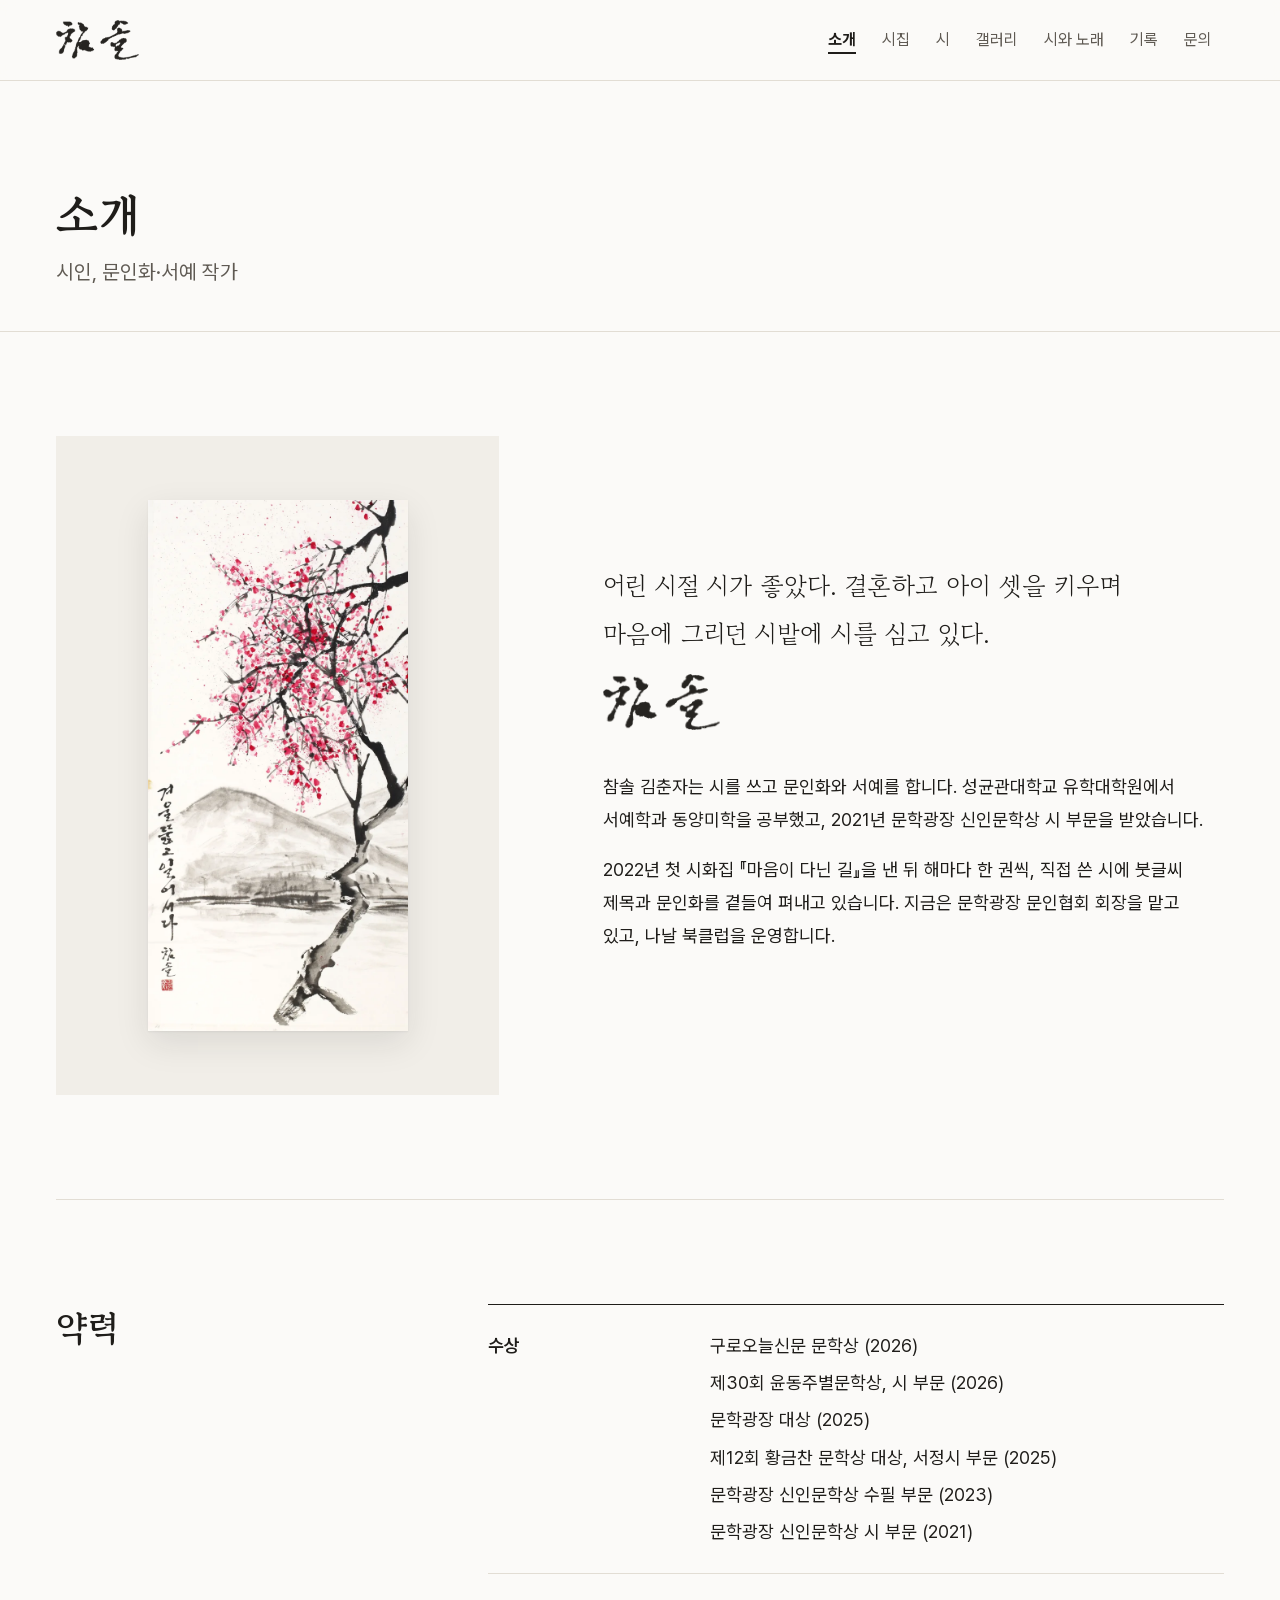
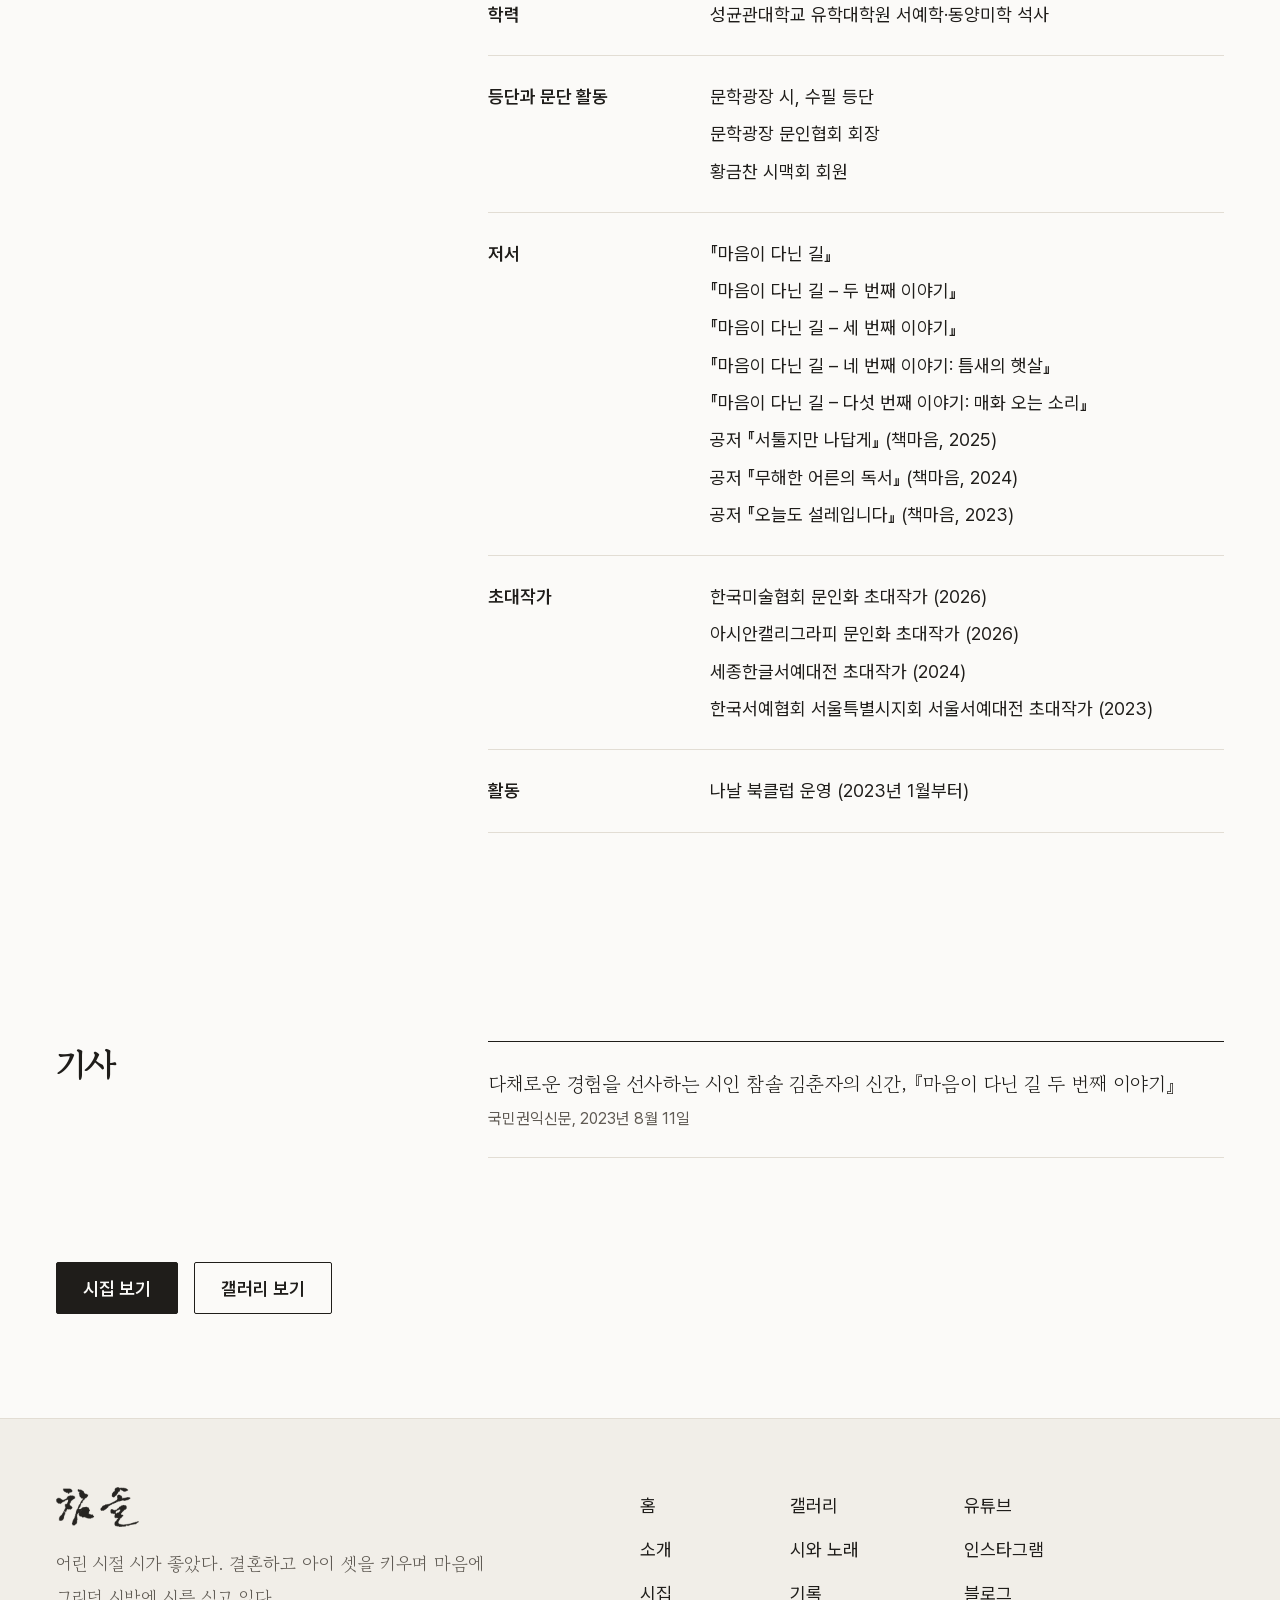
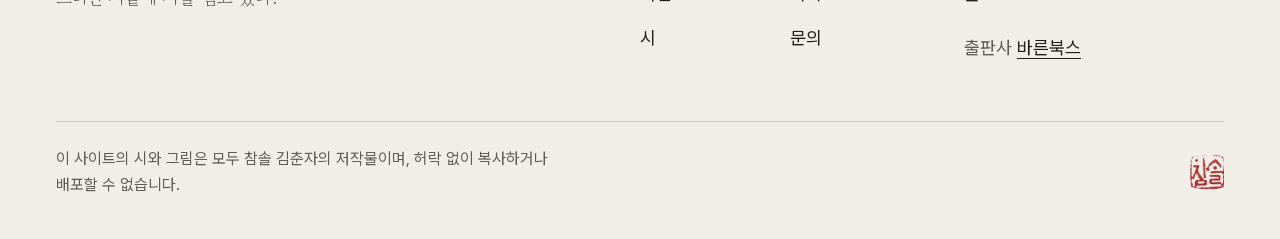
==== commit 6c29e00a: "공저 2권 추가 Co-Authored-By: Claude Opus 5.5 <noreply@anthropic.com>" ====
--- a/about/index.html
+++ b/about/index.html
@@ -1,2 +1,2 @@
 <!DOCTYPE html><html lang="ko"><head><meta charset="utf-8"><meta name="viewport" content="width=device-width, initial-scale=1"><title>소개 – 참솔 김춘자</title><meta name="description" content="참솔 김춘자 시인의 소개와 약력입니다."><link rel="icon" href="/img/brand/seal-32.png" sizes="32x32" type="image/png"><link rel="icon" href="/img/brand/seal-512.png" sizes="512x512" type="image/png"><link rel="apple-touch-icon" href="/img/brand/seal-180.png"><meta property="og:type" content="website"><meta property="og:site_name" content="참솔 김춘자"><meta property="og:title" content="소개 – 참솔 김춘자"><meta property="og:description" content="참솔 김춘자 시인의 소개와 약력입니다."><meta property="og:image" content="https://choonja27.github.io/img/brand/og.jpg"><meta property="og:image:width" content="1200"><meta property="og:image:height" content="630"><meta name="twitter:card" content="summary_large_image"><link rel="stylesheet" href="/fonts/fonts.css"><link rel="stylesheet" href="/_astro/lightbox.Dmik7Plr.css"><link rel="stylesheet" href="/_astro/BaseLayout.Sk-ldmYv.css"><style>.intro[data-astro-cid-ta2fbyqs]{gap:var(--s-5);display:grid}.intro__visual[data-astro-cid-ta2fbyqs]{background:var(--c-wall);padding:var(--s-5);justify-content:center;display:flex}.intro__art[data-astro-cid-ta2fbyqs]{max-width:260px}.intro__photo[data-astro-cid-ta2fbyqs]{width:100%}.intro__quote[data-astro-cid-ta2fbyqs]{font-family:var(--f-serif);max-width:22em;font-size:1.4rem;line-height:1.9}.intro__sign[data-astro-cid-ta2fbyqs]{width:auto;height:56px;margin:var(--s-3) 0 var(--s-5)}.intro__bio[data-astro-cid-ta2fbyqs] p[data-astro-cid-ta2fbyqs]{max-width:var(--measure)}@media (width>=900px){.intro[data-astro-cid-ta2fbyqs]{gap:var(--s-7);grid-template-columns:5fr 7fr;align-items:center}.intro__visual[data-astro-cid-ta2fbyqs]{padding:var(--s-6)}}.career[data-astro-cid-ta2fbyqs]{gap:var(--s-3);display:grid}@media (width>=900px){.career[data-astro-cid-ta2fbyqs]{gap:var(--s-6);grid-template-columns:1fr 2fr}}.career__list[data-astro-cid-ta2fbyqs]{border-top:1px solid var(--c-ink);margin:0}.career__row[data-astro-cid-ta2fbyqs]{gap:var(--s-1);padding-block:var(--s-4);border-bottom:1px solid var(--c-line);display:grid}@media (width>=700px){.career__row[data-astro-cid-ta2fbyqs]{gap:var(--s-4);grid-template-columns:11em 1fr}}.career__row[data-astro-cid-ta2fbyqs] dt[data-astro-cid-ta2fbyqs]{font-weight:600}.career__row[data-astro-cid-ta2fbyqs] dd[data-astro-cid-ta2fbyqs]{margin:0}.career__row[data-astro-cid-ta2fbyqs] ul[data-astro-cid-ta2fbyqs]{margin:0;padding:0;list-style:none}.career__row[data-astro-cid-ta2fbyqs] li[data-astro-cid-ta2fbyqs]+li[data-astro-cid-ta2fbyqs]{margin-top:var(--s-1)}.press[data-astro-cid-ta2fbyqs]{border-top:1px solid var(--c-ink);margin:0;padding:0;list-style:none}.press[data-astro-cid-ta2fbyqs] li[data-astro-cid-ta2fbyqs]{border-bottom:1px solid var(--c-line)}.press__link[data-astro-cid-ta2fbyqs]{padding-block:var(--s-4);color:var(--c-ink);flex-direction:column;gap:2px;text-decoration:none;display:flex}.press__link[data-astro-cid-ta2fbyqs]:visited{color:var(--c-ink)}.press__title[data-astro-cid-ta2fbyqs]{font-family:var(--f-serif);font-size:1.1rem}.press__link[data-astro-cid-ta2fbyqs]:hover .press__title[data-astro-cid-ta2fbyqs]{text-underline-offset:.3em;text-decoration:underline}.press__meta[data-astro-cid-ta2fbyqs]{color:var(--c-ink-light);font-size:var(--fs-small)}
-</style></head><body><a class="skip-link" href="#main">본문으로 건너뛰기</a><header class="site-header site-header--default" data-astro-cid-nen7h5rs><div class="container site-header__inner" data-astro-cid-nen7h5rs><a href="/" class="site-header__logo" aria-label="홈으로 가기" data-astro-cid-nen7h5rs><img src="/img/brand/logo-horizontal.png" alt="참솔 김춘자" width="249" height="120" data-astro-cid-nen7h5rs></a><nav class="site-nav" aria-label="주 메뉴" data-astro-cid-nen7h5rs><button type="button" class="site-nav__toggle" aria-expanded="false" aria-controls="site-nav-list" data-open-label="메뉴" data-close-label="닫기" data-astro-cid-nen7h5rs>메뉴</button><ul id="site-nav-list" class="site-nav__list" data-astro-cid-nen7h5rs><li data-astro-cid-nen7h5rs><a href="/about" aria-current="page" data-astro-cid-nen7h5rs>소개</a></li><li data-astro-cid-nen7h5rs><a href="/books" data-astro-cid-nen7h5rs>시집</a></li><li data-astro-cid-nen7h5rs><a href="/poems" data-astro-cid-nen7h5rs>시</a></li><li data-astro-cid-nen7h5rs><a href="/gallery" data-astro-cid-nen7h5rs>갤러리</a></li><li data-astro-cid-nen7h5rs><a href="/songs" data-astro-cid-nen7h5rs>시와 노래</a></li><li data-astro-cid-nen7h5rs><a href="/journal" data-astro-cid-nen7h5rs>기록</a></li><li data-astro-cid-nen7h5rs><a href="/contact" data-astro-cid-nen7h5rs>문의</a></li></ul></nav></div></header><script type="module">var e=document.querySelector(`.site-nav__toggle`),t=document.querySelector(`.site-header`);if(e&&t){let n=n=>{e.setAttribute(`aria-expanded`,String(n)),e.textContent=n?e.dataset.closeLabel:e.dataset.openLabel,t.classList.toggle(`is-menu-open`,n),document.body.classList.toggle(`no-scroll`,n)};e.addEventListener(`click`,()=>n(e.getAttribute(`aria-expanded`)!==`true`)),document.addEventListener(`keydown`,t=>{t.key===`Escape`&&e.getAttribute(`aria-expanded`)===`true`&&(n(!1),e.focus())}),matchMedia(`(min-width: 1100px)`).addEventListener(`change`,e=>{e.matches&&n(!1)})}</script><main id="main" tabindex="-1"><header class="container page-head" data-astro-cid-ta2fbyqs><h1 data-astro-cid-ta2fbyqs>소개</h1><p data-astro-cid-ta2fbyqs>시인, 문인화·서예 작가</p></header><section class="section container intro" data-astro-cid-ta2fbyqs><div class="intro__visual" data-astro-cid-ta2fbyqs><a href="/img/artworks/art-18-1200.webp" class="zoom intro__art" data-pswp-group="about" data-pswp-src="/img/artworks/art-18-1200.webp" data-pswp-width="980" data-pswp-height="2000" data-pswp-info="35×68cm" data-pswp-copyright="이 사이트의 시와 그림은 모두 참솔 김춘자의 저작물이며, 허락 없이 복사하거나 배포할 수 없습니다." data-pswp-book="/books/maeum-5" data-pswp-book-label="이 작품이 실린 책: 『마음이 다닌 길 – 다섯 번째 이야기: 매화 오는 소리』" data-astro-cid-ta2fbyqs><picture><source type="image/webp" srcset="/img/artworks/art-18-640.webp 640w, /img/artworks/art-18-1200.webp 980w" sizes="(min-width: 900px) 320px, 70vw"><img src="/img/artworks/art-18-1200.jpg" alt="붉은 매화 가지 뒤로 산과 물이 펼쳐진 작품." width="980" height="2000" class="artwork" loading="lazy" decoding="async"></picture><span class="sr-only" data-astro-cid-ta2fbyqs>작품 크게 보기</span></a></div><div class="intro__text" data-astro-cid-ta2fbyqs><p class="intro__quote" data-astro-cid-ta2fbyqs>어린 시절 시가 좋았다. 결혼하고 아이 셋을 키우며 마음에 그리던 시밭에 시를 심고 있다.</p><img src="/img/brand/logo-horizontal.png" alt="참솔 친필 서명" width="249" height="120" class="intro__sign" loading="lazy" data-astro-cid-ta2fbyqs><div class="intro__bio" data-astro-cid-ta2fbyqs><p data-astro-cid-ta2fbyqs>참솔 김춘자는 시를 쓰고 문인화와 서예를 합니다. 성균관대학교 유학대학원에서 서예학과 동양미학을 공부했고, 2021년 문학광장 신인문학상 시 부문을 받았습니다.</p><p data-astro-cid-ta2fbyqs>2022년 첫 시화집 『마음이 다닌 길』을 낸 뒤 해마다 한 권씩, 직접 쓴 시에 붓글씨 제목과 문인화를 곁들여 펴내고 있습니다. 지금은 문학광장 문인협회 회장을 맡고 있고, 나날 북클럽을 운영합니다.</p></div></div></section><div class="container" data-astro-cid-ta2fbyqs><hr class="rule" data-astro-cid-ta2fbyqs></div><section class="section container career" aria-labelledby="career-title" data-astro-cid-ta2fbyqs><h2 id="career-title" data-astro-cid-ta2fbyqs>약력</h2><dl class="career__list" data-astro-cid-ta2fbyqs><div class="career__row" data-astro-cid-ta2fbyqs><dt data-astro-cid-ta2fbyqs>수상</dt><dd data-astro-cid-ta2fbyqs><ul data-astro-cid-ta2fbyqs><li data-astro-cid-ta2fbyqs>구로오늘신문 문학상 (2026)</li><li data-astro-cid-ta2fbyqs>제30회 윤동주별문학상, 시 부문 (2026)</li><li data-astro-cid-ta2fbyqs>문학광장 대상 (2025)</li><li data-astro-cid-ta2fbyqs>제12회 황금찬 문학상 대상, 서정시 부문 (2025)</li><li data-astro-cid-ta2fbyqs>문학광장 신인문학상 수필 부문 (2023)</li><li data-astro-cid-ta2fbyqs>문학광장 신인문학상 시 부문 (2021)</li></ul></dd></div><div class="career__row" data-astro-cid-ta2fbyqs><dt data-astro-cid-ta2fbyqs>학력</dt><dd data-astro-cid-ta2fbyqs><ul data-astro-cid-ta2fbyqs><li data-astro-cid-ta2fbyqs>성균관대학교 유학대학원 서예학·동양미학 석사</li></ul></dd></div><div class="career__row" data-astro-cid-ta2fbyqs><dt data-astro-cid-ta2fbyqs>등단과 문단 활동</dt><dd data-astro-cid-ta2fbyqs><ul data-astro-cid-ta2fbyqs><li data-astro-cid-ta2fbyqs>문학광장 시, 수필 등단</li><li data-astro-cid-ta2fbyqs>문학광장 문인협회 회장</li><li data-astro-cid-ta2fbyqs>황금찬 시맥회 회원</li></ul></dd></div><div class="career__row" data-astro-cid-ta2fbyqs><dt data-astro-cid-ta2fbyqs>저서</dt><dd data-astro-cid-ta2fbyqs><ul data-astro-cid-ta2fbyqs><li data-astro-cid-ta2fbyqs>『마음이 다닌 길』</li><li data-astro-cid-ta2fbyqs>『마음이 다닌 길 – 두 번째 이야기』</li><li data-astro-cid-ta2fbyqs>『마음이 다닌 길 – 세 번째 이야기』</li><li data-astro-cid-ta2fbyqs>『마음이 다닌 길 – 네 번째 이야기: 틈새의 햇살』</li><li data-astro-cid-ta2fbyqs>『마음이 다닌 길 – 다섯 번째 이야기: 매화 오는 소리』</li><li data-astro-cid-ta2fbyqs>나날 북클럽 공저 『서툴지만 나답게』 (책마음, 2025)</li></ul></dd></div><div class="career__row" data-astro-cid-ta2fbyqs><dt data-astro-cid-ta2fbyqs>초대작가</dt><dd data-astro-cid-ta2fbyqs><ul data-astro-cid-ta2fbyqs><li data-astro-cid-ta2fbyqs>한국미술협회 문인화 초대작가 (2026)</li><li data-astro-cid-ta2fbyqs>아시안캘리그라피 문인화 초대작가 (2026)</li><li data-astro-cid-ta2fbyqs>세종한글서예대전 초대작가 (2024)</li><li data-astro-cid-ta2fbyqs>한국서예협회 서울특별시지회 서울서예대전 초대작가 (2023)</li></ul></dd></div><div class="career__row" data-astro-cid-ta2fbyqs><dt data-astro-cid-ta2fbyqs>활동</dt><dd data-astro-cid-ta2fbyqs><ul data-astro-cid-ta2fbyqs><li data-astro-cid-ta2fbyqs>나날 북클럽 운영 (2023년 1월부터)</li></ul></dd></div></dl></section><section class="section container career" aria-labelledby="press-title" data-astro-cid-ta2fbyqs><h2 id="press-title" data-astro-cid-ta2fbyqs>기사</h2><ul class="press" role="list" data-astro-cid-ta2fbyqs><li data-astro-cid-ta2fbyqs><a href="https://www.crnews.co.kr/news/articleView.html?idxno=4782" class="press__link" target="_blank" rel="noopener" data-astro-cid-ta2fbyqs="true"><span class="press__title" data-astro-cid-ta2fbyqs>다채로운 경험을 선사하는 시인 참솔 김춘자의 신간, 『마음이 다닌 길 두 번째 이야기』</span><span class="press__meta" data-astro-cid-ta2fbyqs>국민권익신문, 2023년 8월 11일</span><span class="sr-only"> (새 창)</span></a></li></ul></section><div class="container" data-astro-cid-ta2fbyqs><div class="btn-row" data-astro-cid-ta2fbyqs><a href="/books" class="btn btn-primary" data-astro-cid-ta2fbyqs>시집 보기</a><a href="/gallery" class="btn btn-secondary" data-astro-cid-ta2fbyqs>갤러리 보기</a></div></div></main><footer class="site-footer" data-astro-cid-jo6i4kqk><div class="container site-footer__inner" data-astro-cid-jo6i4kqk><div class="site-footer__intro" data-astro-cid-jo6i4kqk><a href="/" class="site-footer__logo" aria-label="홈으로 가기" data-astro-cid-jo6i4kqk><img src="/img/brand/logo-horizontal.png" alt="참솔 김춘자" width="249" height="120" loading="lazy" data-astro-cid-jo6i4kqk></a><p data-astro-cid-jo6i4kqk>어린 시절 시가 좋았다. 결혼하고 아이 셋을 키우며 마음에 그리던 시밭에 시를 심고 있다.</p></div><nav aria-label="사이트 메뉴" data-astro-cid-jo6i4kqk><ul class="site-footer__list" data-astro-cid-jo6i4kqk><li data-astro-cid-jo6i4kqk><a href="/" data-astro-cid-jo6i4kqk>홈</a></li><li data-astro-cid-jo6i4kqk><a href="/about" data-astro-cid-jo6i4kqk>소개</a></li><li data-astro-cid-jo6i4kqk><a href="/books" data-astro-cid-jo6i4kqk>시집</a></li><li data-astro-cid-jo6i4kqk><a href="/poems" data-astro-cid-jo6i4kqk>시</a></li><li data-astro-cid-jo6i4kqk><a href="/gallery" data-astro-cid-jo6i4kqk>갤러리</a></li><li data-astro-cid-jo6i4kqk><a href="/songs" data-astro-cid-jo6i4kqk>시와 노래</a></li><li data-astro-cid-jo6i4kqk><a href="/journal" data-astro-cid-jo6i4kqk>기록</a></li><li data-astro-cid-jo6i4kqk><a href="/contact" data-astro-cid-jo6i4kqk>문의</a></li></ul></nav><div class="site-footer__links" data-astro-cid-jo6i4kqk><ul class="site-footer__list" aria-label="SNS" data-astro-cid-jo6i4kqk><li data-astro-cid-jo6i4kqk><a href="https://www.youtube.com/@%EA%B9%80%EC%B6%98%EC%9E%90-q7f" target="_blank" rel="noopener" data-astro-cid-jo6i4kqk="true">유튜브<span class="sr-only"> (새 창)</span></a></li><li data-astro-cid-jo6i4kqk><a href="https://www.instagram.com/artchoonja/" target="_blank" rel="noopener" data-astro-cid-jo6i4kqk="true">인스타그램<span class="sr-only"> (새 창)</span></a></li><li data-astro-cid-jo6i4kqk><a href="https://blog.naver.com/choonja27" target="_blank" rel="noopener" data-astro-cid-jo6i4kqk="true">블로그<span class="sr-only"> (새 창)</span></a></li></ul><p class="site-footer__publisher" data-astro-cid-jo6i4kqk>출판사 <a href="https://barunbooks.com" target="_blank" rel="noopener" data-astro-cid-jo6i4kqk="true">바른북스<span class="sr-only"> (새 창)</span></a></p></div></div><div class="container" data-astro-cid-jo6i4kqk><div class="site-footer__bottom" data-astro-cid-jo6i4kqk><p class="text-small" data-astro-cid-jo6i4kqk>이 사이트의 시와 그림은 모두 참솔 김춘자의 저작물이며, 허락 없이 복사하거나 배포할 수 없습니다.</p><img src="/img/brand/seal.webp" alt="참솔 김춘자의 붉은 낙관" width="40" height="40" class="site-footer__seal" loading="lazy" data-astro-cid-jo6i4kqk></div></div></footer></body></html><script type="module" src="/_astro/about.astro_astro_type_script_index_0_lang.Poxf5VGZ.js"></script>+</style></head><body><a class="skip-link" href="#main">본문으로 건너뛰기</a><header class="site-header site-header--default" data-astro-cid-nen7h5rs><div class="container site-header__inner" data-astro-cid-nen7h5rs><a href="/" class="site-header__logo" aria-label="홈으로 가기" data-astro-cid-nen7h5rs><img src="/img/brand/logo-horizontal.png" alt="참솔 김춘자" width="249" height="120" data-astro-cid-nen7h5rs></a><nav class="site-nav" aria-label="주 메뉴" data-astro-cid-nen7h5rs><button type="button" class="site-nav__toggle" aria-expanded="false" aria-controls="site-nav-list" data-open-label="메뉴" data-close-label="닫기" data-astro-cid-nen7h5rs>메뉴</button><ul id="site-nav-list" class="site-nav__list" data-astro-cid-nen7h5rs><li data-astro-cid-nen7h5rs><a href="/about" aria-current="page" data-astro-cid-nen7h5rs>소개</a></li><li data-astro-cid-nen7h5rs><a href="/books" data-astro-cid-nen7h5rs>시집</a></li><li data-astro-cid-nen7h5rs><a href="/poems" data-astro-cid-nen7h5rs>시</a></li><li data-astro-cid-nen7h5rs><a href="/gallery" data-astro-cid-nen7h5rs>갤러리</a></li><li data-astro-cid-nen7h5rs><a href="/songs" data-astro-cid-nen7h5rs>시와 노래</a></li><li data-astro-cid-nen7h5rs><a href="/journal" data-astro-cid-nen7h5rs>기록</a></li><li data-astro-cid-nen7h5rs><a href="/contact" data-astro-cid-nen7h5rs>문의</a></li></ul></nav></div></header><script type="module">var e=document.querySelector(`.site-nav__toggle`),t=document.querySelector(`.site-header`);if(e&&t){let n=n=>{e.setAttribute(`aria-expanded`,String(n)),e.textContent=n?e.dataset.closeLabel:e.dataset.openLabel,t.classList.toggle(`is-menu-open`,n),document.body.classList.toggle(`no-scroll`,n)};e.addEventListener(`click`,()=>n(e.getAttribute(`aria-expanded`)!==`true`)),document.addEventListener(`keydown`,t=>{t.key===`Escape`&&e.getAttribute(`aria-expanded`)===`true`&&(n(!1),e.focus())}),matchMedia(`(min-width: 1100px)`).addEventListener(`change`,e=>{e.matches&&n(!1)})}</script><main id="main" tabindex="-1"><header class="container page-head" data-astro-cid-ta2fbyqs><h1 data-astro-cid-ta2fbyqs>소개</h1><p data-astro-cid-ta2fbyqs>시인, 문인화·서예 작가</p></header><section class="section container intro" data-astro-cid-ta2fbyqs><div class="intro__visual" data-astro-cid-ta2fbyqs><a href="/img/artworks/art-18-1200.webp" class="zoom intro__art" data-pswp-group="about" data-pswp-src="/img/artworks/art-18-1200.webp" data-pswp-width="980" data-pswp-height="2000" data-pswp-info="35×68cm" data-pswp-copyright="이 사이트의 시와 그림은 모두 참솔 김춘자의 저작물이며, 허락 없이 복사하거나 배포할 수 없습니다." data-pswp-book="/books/maeum-5" data-pswp-book-label="이 작품이 실린 책: 『마음이 다닌 길 – 다섯 번째 이야기: 매화 오는 소리』" data-astro-cid-ta2fbyqs><picture><source type="image/webp" srcset="/img/artworks/art-18-640.webp 640w, /img/artworks/art-18-1200.webp 980w" sizes="(min-width: 900px) 320px, 70vw"><img src="/img/artworks/art-18-1200.jpg" alt="붉은 매화 가지 뒤로 산과 물이 펼쳐진 작품." width="980" height="2000" class="artwork" loading="lazy" decoding="async"></picture><span class="sr-only" data-astro-cid-ta2fbyqs>작품 크게 보기</span></a></div><div class="intro__text" data-astro-cid-ta2fbyqs><p class="intro__quote" data-astro-cid-ta2fbyqs>어린 시절 시가 좋았다. 결혼하고 아이 셋을 키우며 마음에 그리던 시밭에 시를 심고 있다.</p><img src="/img/brand/logo-horizontal.png" alt="참솔 친필 서명" width="249" height="120" class="intro__sign" loading="lazy" data-astro-cid-ta2fbyqs><div class="intro__bio" data-astro-cid-ta2fbyqs><p data-astro-cid-ta2fbyqs>참솔 김춘자는 시를 쓰고 문인화와 서예를 합니다. 성균관대학교 유학대학원에서 서예학과 동양미학을 공부했고, 2021년 문학광장 신인문학상 시 부문을 받았습니다.</p><p data-astro-cid-ta2fbyqs>2022년 첫 시화집 『마음이 다닌 길』을 낸 뒤 해마다 한 권씩, 직접 쓴 시에 붓글씨 제목과 문인화를 곁들여 펴내고 있습니다. 지금은 문학광장 문인협회 회장을 맡고 있고, 나날 북클럽을 운영합니다.</p></div></div></section><div class="container" data-astro-cid-ta2fbyqs><hr class="rule" data-astro-cid-ta2fbyqs></div><section class="section container career" aria-labelledby="career-title" data-astro-cid-ta2fbyqs><h2 id="career-title" data-astro-cid-ta2fbyqs>약력</h2><dl class="career__list" data-astro-cid-ta2fbyqs><div class="career__row" data-astro-cid-ta2fbyqs><dt data-astro-cid-ta2fbyqs>수상</dt><dd data-astro-cid-ta2fbyqs><ul data-astro-cid-ta2fbyqs><li data-astro-cid-ta2fbyqs>구로오늘신문 문학상 (2026)</li><li data-astro-cid-ta2fbyqs>제30회 윤동주별문학상, 시 부문 (2026)</li><li data-astro-cid-ta2fbyqs>문학광장 대상 (2025)</li><li data-astro-cid-ta2fbyqs>제12회 황금찬 문학상 대상, 서정시 부문 (2025)</li><li data-astro-cid-ta2fbyqs>문학광장 신인문학상 수필 부문 (2023)</li><li data-astro-cid-ta2fbyqs>문학광장 신인문학상 시 부문 (2021)</li></ul></dd></div><div class="career__row" data-astro-cid-ta2fbyqs><dt data-astro-cid-ta2fbyqs>학력</dt><dd data-astro-cid-ta2fbyqs><ul data-astro-cid-ta2fbyqs><li data-astro-cid-ta2fbyqs>성균관대학교 유학대학원 서예학·동양미학 석사</li></ul></dd></div><div class="career__row" data-astro-cid-ta2fbyqs><dt data-astro-cid-ta2fbyqs>등단과 문단 활동</dt><dd data-astro-cid-ta2fbyqs><ul data-astro-cid-ta2fbyqs><li data-astro-cid-ta2fbyqs>문학광장 시, 수필 등단</li><li data-astro-cid-ta2fbyqs>문학광장 문인협회 회장</li><li data-astro-cid-ta2fbyqs>황금찬 시맥회 회원</li></ul></dd></div><div class="career__row" data-astro-cid-ta2fbyqs><dt data-astro-cid-ta2fbyqs>저서</dt><dd data-astro-cid-ta2fbyqs><ul data-astro-cid-ta2fbyqs><li data-astro-cid-ta2fbyqs>『마음이 다닌 길』</li><li data-astro-cid-ta2fbyqs>『마음이 다닌 길 – 두 번째 이야기』</li><li data-astro-cid-ta2fbyqs>『마음이 다닌 길 – 세 번째 이야기』</li><li data-astro-cid-ta2fbyqs>『마음이 다닌 길 – 네 번째 이야기: 틈새의 햇살』</li><li data-astro-cid-ta2fbyqs>『마음이 다닌 길 – 다섯 번째 이야기: 매화 오는 소리』</li><li data-astro-cid-ta2fbyqs>공저 『서툴지만 나답게』 (책마음, 2025)</li><li data-astro-cid-ta2fbyqs>공저 『무해한 어른의 독서』 (책마음, 2024)</li><li data-astro-cid-ta2fbyqs>공저 『오늘도 설레입니다』 (책마음, 2023)</li></ul></dd></div><div class="career__row" data-astro-cid-ta2fbyqs><dt data-astro-cid-ta2fbyqs>초대작가</dt><dd data-astro-cid-ta2fbyqs><ul data-astro-cid-ta2fbyqs><li data-astro-cid-ta2fbyqs>한국미술협회 문인화 초대작가 (2026)</li><li data-astro-cid-ta2fbyqs>아시안캘리그라피 문인화 초대작가 (2026)</li><li data-astro-cid-ta2fbyqs>세종한글서예대전 초대작가 (2024)</li><li data-astro-cid-ta2fbyqs>한국서예협회 서울특별시지회 서울서예대전 초대작가 (2023)</li></ul></dd></div><div class="career__row" data-astro-cid-ta2fbyqs><dt data-astro-cid-ta2fbyqs>활동</dt><dd data-astro-cid-ta2fbyqs><ul data-astro-cid-ta2fbyqs><li data-astro-cid-ta2fbyqs>나날 북클럽 운영 (2023년 1월부터)</li></ul></dd></div></dl></section><section class="section container career" aria-labelledby="press-title" data-astro-cid-ta2fbyqs><h2 id="press-title" data-astro-cid-ta2fbyqs>기사</h2><ul class="press" role="list" data-astro-cid-ta2fbyqs><li data-astro-cid-ta2fbyqs><a href="https://www.crnews.co.kr/news/articleView.html?idxno=4782" class="press__link" target="_blank" rel="noopener" data-astro-cid-ta2fbyqs="true"><span class="press__title" data-astro-cid-ta2fbyqs>다채로운 경험을 선사하는 시인 참솔 김춘자의 신간, 『마음이 다닌 길 두 번째 이야기』</span><span class="press__meta" data-astro-cid-ta2fbyqs>국민권익신문, 2023년 8월 11일</span><span class="sr-only"> (새 창)</span></a></li></ul></section><div class="container" data-astro-cid-ta2fbyqs><div class="btn-row" data-astro-cid-ta2fbyqs><a href="/books" class="btn btn-primary" data-astro-cid-ta2fbyqs>시집 보기</a><a href="/gallery" class="btn btn-secondary" data-astro-cid-ta2fbyqs>갤러리 보기</a></div></div></main><footer class="site-footer" data-astro-cid-jo6i4kqk><div class="container site-footer__inner" data-astro-cid-jo6i4kqk><div class="site-footer__intro" data-astro-cid-jo6i4kqk><a href="/" class="site-footer__logo" aria-label="홈으로 가기" data-astro-cid-jo6i4kqk><img src="/img/brand/logo-horizontal.png" alt="참솔 김춘자" width="249" height="120" loading="lazy" data-astro-cid-jo6i4kqk></a><p data-astro-cid-jo6i4kqk>어린 시절 시가 좋았다. 결혼하고 아이 셋을 키우며 마음에 그리던 시밭에 시를 심고 있다.</p></div><nav aria-label="사이트 메뉴" data-astro-cid-jo6i4kqk><ul class="site-footer__list" data-astro-cid-jo6i4kqk><li data-astro-cid-jo6i4kqk><a href="/" data-astro-cid-jo6i4kqk>홈</a></li><li data-astro-cid-jo6i4kqk><a href="/about" data-astro-cid-jo6i4kqk>소개</a></li><li data-astro-cid-jo6i4kqk><a href="/books" data-astro-cid-jo6i4kqk>시집</a></li><li data-astro-cid-jo6i4kqk><a href="/poems" data-astro-cid-jo6i4kqk>시</a></li><li data-astro-cid-jo6i4kqk><a href="/gallery" data-astro-cid-jo6i4kqk>갤러리</a></li><li data-astro-cid-jo6i4kqk><a href="/songs" data-astro-cid-jo6i4kqk>시와 노래</a></li><li data-astro-cid-jo6i4kqk><a href="/journal" data-astro-cid-jo6i4kqk>기록</a></li><li data-astro-cid-jo6i4kqk><a href="/contact" data-astro-cid-jo6i4kqk>문의</a></li></ul></nav><div class="site-footer__links" data-astro-cid-jo6i4kqk><ul class="site-footer__list" aria-label="SNS" data-astro-cid-jo6i4kqk><li data-astro-cid-jo6i4kqk><a href="https://www.youtube.com/@%EA%B9%80%EC%B6%98%EC%9E%90-q7f" target="_blank" rel="noopener" data-astro-cid-jo6i4kqk="true">유튜브<span class="sr-only"> (새 창)</span></a></li><li data-astro-cid-jo6i4kqk><a href="https://www.instagram.com/artchoonja/" target="_blank" rel="noopener" data-astro-cid-jo6i4kqk="true">인스타그램<span class="sr-only"> (새 창)</span></a></li><li data-astro-cid-jo6i4kqk><a href="https://blog.naver.com/choonja27" target="_blank" rel="noopener" data-astro-cid-jo6i4kqk="true">블로그<span class="sr-only"> (새 창)</span></a></li></ul><p class="site-footer__publisher" data-astro-cid-jo6i4kqk>출판사 <a href="https://barunbooks.com" target="_blank" rel="noopener" data-astro-cid-jo6i4kqk="true">바른북스<span class="sr-only"> (새 창)</span></a></p></div></div><div class="container" data-astro-cid-jo6i4kqk><div class="site-footer__bottom" data-astro-cid-jo6i4kqk><p class="text-small" data-astro-cid-jo6i4kqk>이 사이트의 시와 그림은 모두 참솔 김춘자의 저작물이며, 허락 없이 복사하거나 배포할 수 없습니다.</p><img src="/img/brand/seal.webp" alt="참솔 김춘자의 붉은 낙관" width="40" height="40" class="site-footer__seal" loading="lazy" data-astro-cid-jo6i4kqk></div></div></footer></body></html><script type="module" src="/_astro/about.astro_astro_type_script_index_0_lang.Poxf5VGZ.js"></script>
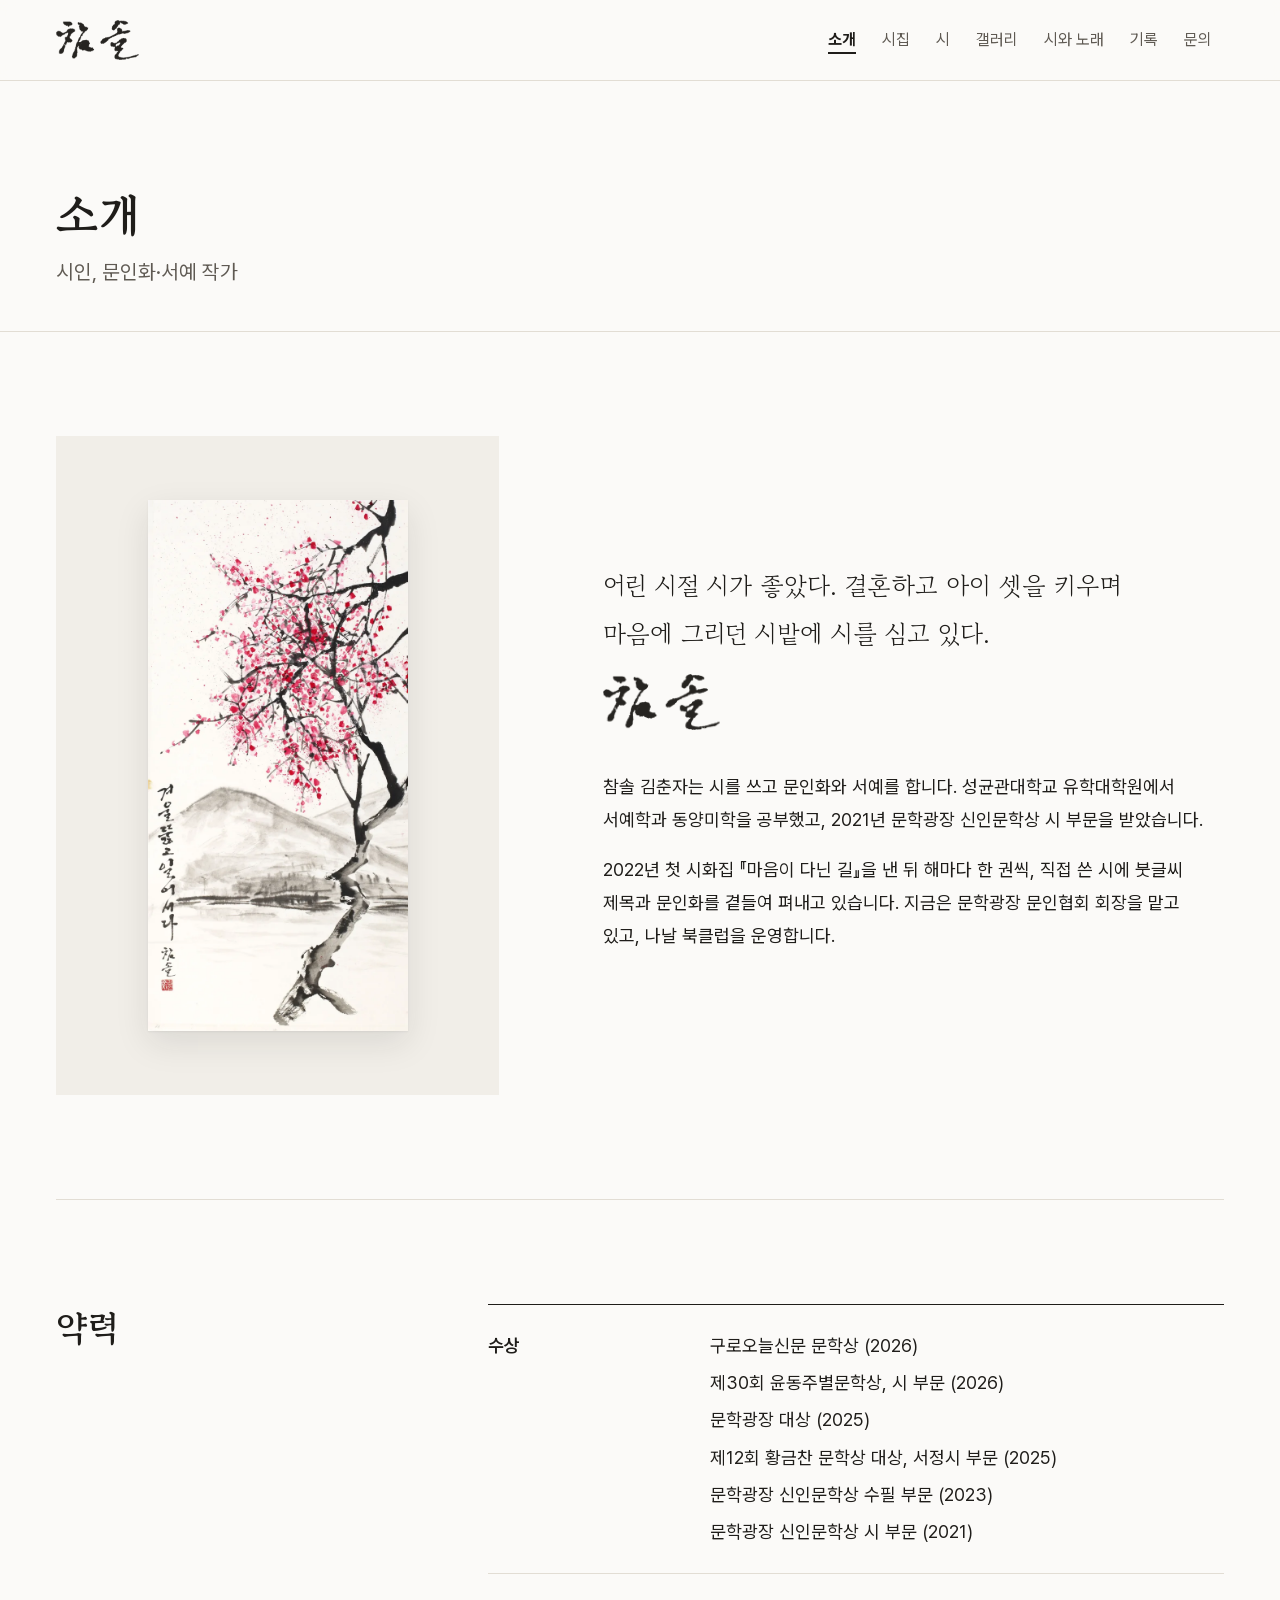
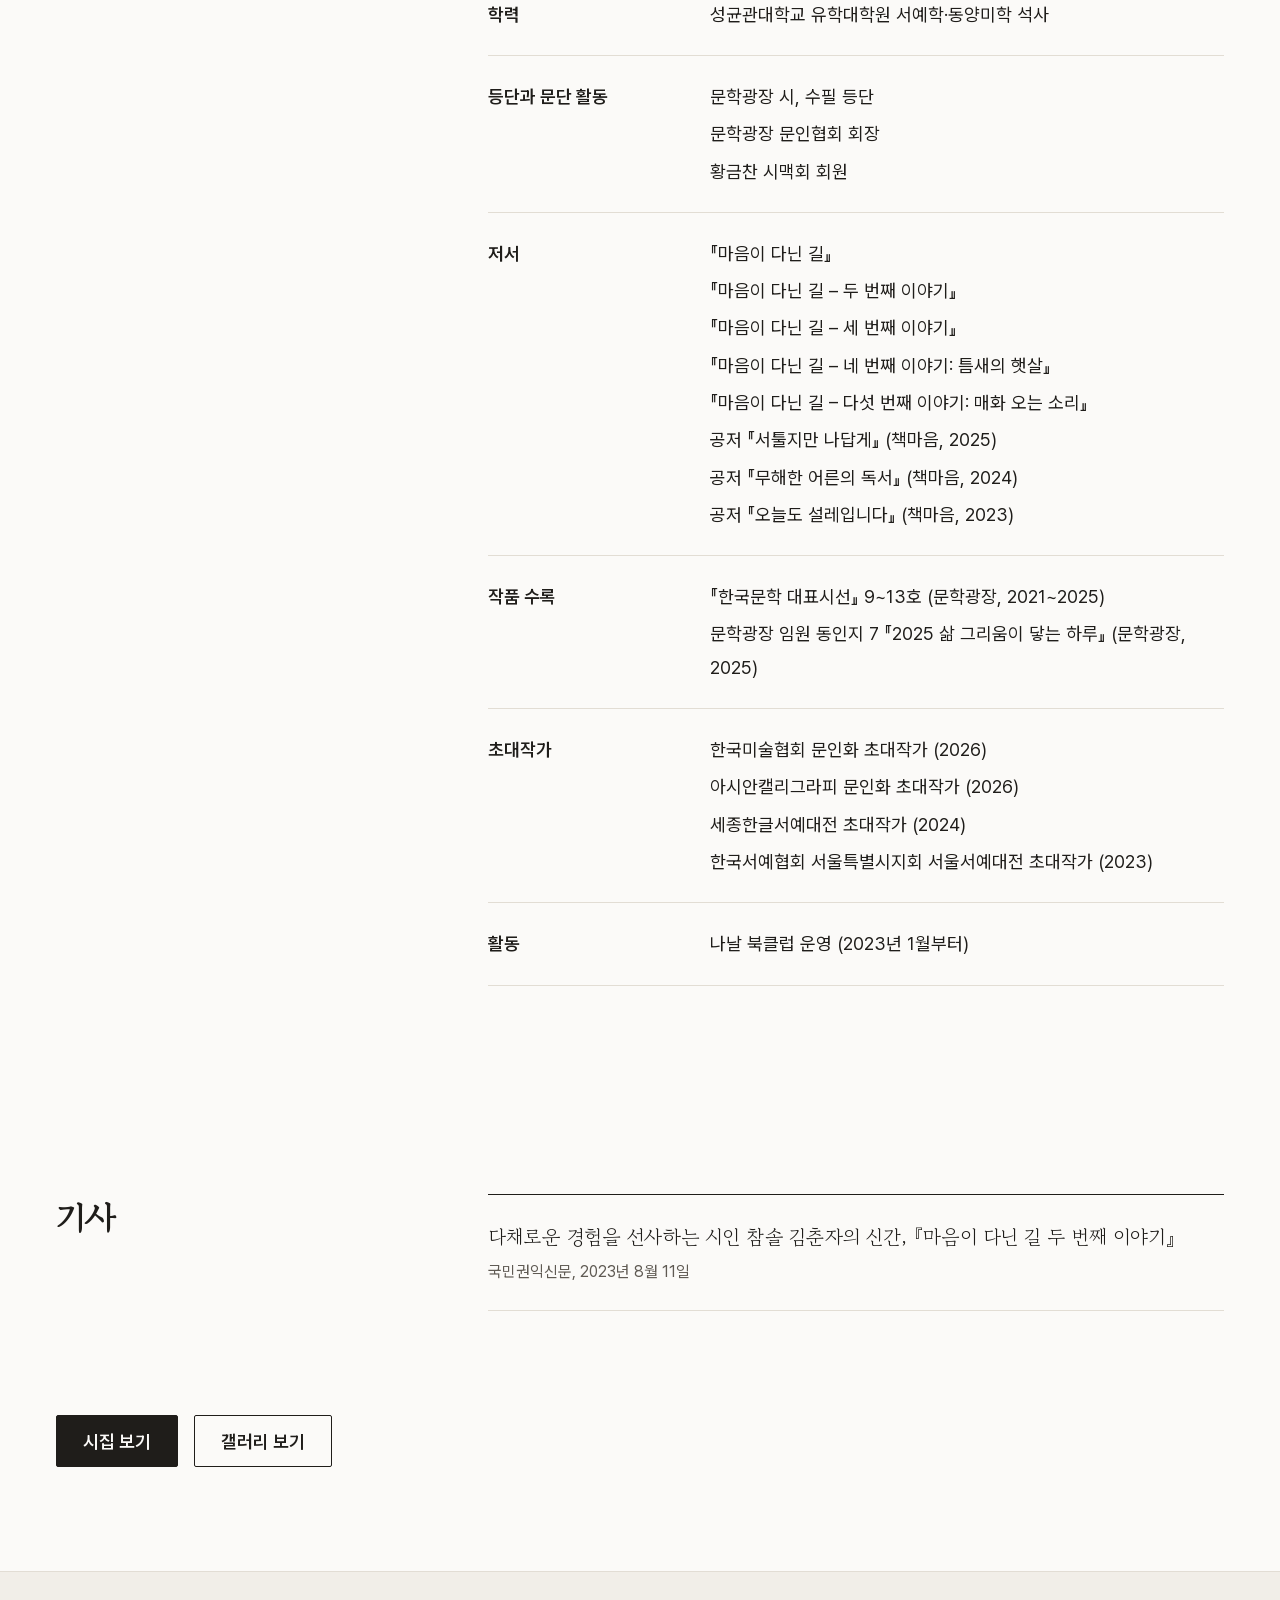
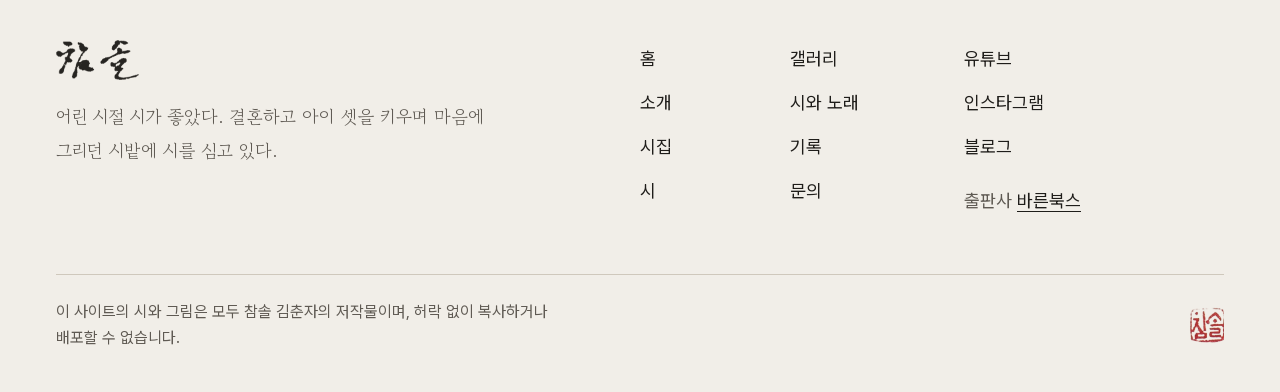
==== commit b3f08b7a: "약력에 작품 수록 추가 Co-Authored-By: Claude Opus 5.5 <noreply@anthropic.com>" ====
--- a/about/index.html
+++ b/about/index.html
@@ -1,2 +1,2 @@
 <!DOCTYPE html><html lang="ko"><head><meta charset="utf-8"><meta name="viewport" content="width=device-width, initial-scale=1"><title>소개 – 참솔 김춘자</title><meta name="description" content="참솔 김춘자 시인의 소개와 약력입니다."><link rel="icon" href="/img/brand/seal-32.png" sizes="32x32" type="image/png"><link rel="icon" href="/img/brand/seal-512.png" sizes="512x512" type="image/png"><link rel="apple-touch-icon" href="/img/brand/seal-180.png"><meta property="og:type" content="website"><meta property="og:site_name" content="참솔 김춘자"><meta property="og:title" content="소개 – 참솔 김춘자"><meta property="og:description" content="참솔 김춘자 시인의 소개와 약력입니다."><meta property="og:image" content="https://choonja27.github.io/img/brand/og.jpg"><meta property="og:image:width" content="1200"><meta property="og:image:height" content="630"><meta name="twitter:card" content="summary_large_image"><link rel="stylesheet" href="/fonts/fonts.css"><link rel="stylesheet" href="/_astro/lightbox.Dmik7Plr.css"><link rel="stylesheet" href="/_astro/BaseLayout.Sk-ldmYv.css"><style>.intro[data-astro-cid-ta2fbyqs]{gap:var(--s-5);display:grid}.intro__visual[data-astro-cid-ta2fbyqs]{background:var(--c-wall);padding:var(--s-5);justify-content:center;display:flex}.intro__art[data-astro-cid-ta2fbyqs]{max-width:260px}.intro__photo[data-astro-cid-ta2fbyqs]{width:100%}.intro__quote[data-astro-cid-ta2fbyqs]{font-family:var(--f-serif);max-width:22em;font-size:1.4rem;line-height:1.9}.intro__sign[data-astro-cid-ta2fbyqs]{width:auto;height:56px;margin:var(--s-3) 0 var(--s-5)}.intro__bio[data-astro-cid-ta2fbyqs] p[data-astro-cid-ta2fbyqs]{max-width:var(--measure)}@media (width>=900px){.intro[data-astro-cid-ta2fbyqs]{gap:var(--s-7);grid-template-columns:5fr 7fr;align-items:center}.intro__visual[data-astro-cid-ta2fbyqs]{padding:var(--s-6)}}.career[data-astro-cid-ta2fbyqs]{gap:var(--s-3);display:grid}@media (width>=900px){.career[data-astro-cid-ta2fbyqs]{gap:var(--s-6);grid-template-columns:1fr 2fr}}.career__list[data-astro-cid-ta2fbyqs]{border-top:1px solid var(--c-ink);margin:0}.career__row[data-astro-cid-ta2fbyqs]{gap:var(--s-1);padding-block:var(--s-4);border-bottom:1px solid var(--c-line);display:grid}@media (width>=700px){.career__row[data-astro-cid-ta2fbyqs]{gap:var(--s-4);grid-template-columns:11em 1fr}}.career__row[data-astro-cid-ta2fbyqs] dt[data-astro-cid-ta2fbyqs]{font-weight:600}.career__row[data-astro-cid-ta2fbyqs] dd[data-astro-cid-ta2fbyqs]{margin:0}.career__row[data-astro-cid-ta2fbyqs] ul[data-astro-cid-ta2fbyqs]{margin:0;padding:0;list-style:none}.career__row[data-astro-cid-ta2fbyqs] li[data-astro-cid-ta2fbyqs]+li[data-astro-cid-ta2fbyqs]{margin-top:var(--s-1)}.press[data-astro-cid-ta2fbyqs]{border-top:1px solid var(--c-ink);margin:0;padding:0;list-style:none}.press[data-astro-cid-ta2fbyqs] li[data-astro-cid-ta2fbyqs]{border-bottom:1px solid var(--c-line)}.press__link[data-astro-cid-ta2fbyqs]{padding-block:var(--s-4);color:var(--c-ink);flex-direction:column;gap:2px;text-decoration:none;display:flex}.press__link[data-astro-cid-ta2fbyqs]:visited{color:var(--c-ink)}.press__title[data-astro-cid-ta2fbyqs]{font-family:var(--f-serif);font-size:1.1rem}.press__link[data-astro-cid-ta2fbyqs]:hover .press__title[data-astro-cid-ta2fbyqs]{text-underline-offset:.3em;text-decoration:underline}.press__meta[data-astro-cid-ta2fbyqs]{color:var(--c-ink-light);font-size:var(--fs-small)}
-</style></head><body><a class="skip-link" href="#main">본문으로 건너뛰기</a><header class="site-header site-header--default" data-astro-cid-nen7h5rs><div class="container site-header__inner" data-astro-cid-nen7h5rs><a href="/" class="site-header__logo" aria-label="홈으로 가기" data-astro-cid-nen7h5rs><img src="/img/brand/logo-horizontal.png" alt="참솔 김춘자" width="249" height="120" data-astro-cid-nen7h5rs></a><nav class="site-nav" aria-label="주 메뉴" data-astro-cid-nen7h5rs><button type="button" class="site-nav__toggle" aria-expanded="false" aria-controls="site-nav-list" data-open-label="메뉴" data-close-label="닫기" data-astro-cid-nen7h5rs>메뉴</button><ul id="site-nav-list" class="site-nav__list" data-astro-cid-nen7h5rs><li data-astro-cid-nen7h5rs><a href="/about" aria-current="page" data-astro-cid-nen7h5rs>소개</a></li><li data-astro-cid-nen7h5rs><a href="/books" data-astro-cid-nen7h5rs>시집</a></li><li data-astro-cid-nen7h5rs><a href="/poems" data-astro-cid-nen7h5rs>시</a></li><li data-astro-cid-nen7h5rs><a href="/gallery" data-astro-cid-nen7h5rs>갤러리</a></li><li data-astro-cid-nen7h5rs><a href="/songs" data-astro-cid-nen7h5rs>시와 노래</a></li><li data-astro-cid-nen7h5rs><a href="/journal" data-astro-cid-nen7h5rs>기록</a></li><li data-astro-cid-nen7h5rs><a href="/contact" data-astro-cid-nen7h5rs>문의</a></li></ul></nav></div></header><script type="module">var e=document.querySelector(`.site-nav__toggle`),t=document.querySelector(`.site-header`);if(e&&t){let n=n=>{e.setAttribute(`aria-expanded`,String(n)),e.textContent=n?e.dataset.closeLabel:e.dataset.openLabel,t.classList.toggle(`is-menu-open`,n),document.body.classList.toggle(`no-scroll`,n)};e.addEventListener(`click`,()=>n(e.getAttribute(`aria-expanded`)!==`true`)),document.addEventListener(`keydown`,t=>{t.key===`Escape`&&e.getAttribute(`aria-expanded`)===`true`&&(n(!1),e.focus())}),matchMedia(`(min-width: 1100px)`).addEventListener(`change`,e=>{e.matches&&n(!1)})}</script><main id="main" tabindex="-1"><header class="container page-head" data-astro-cid-ta2fbyqs><h1 data-astro-cid-ta2fbyqs>소개</h1><p data-astro-cid-ta2fbyqs>시인, 문인화·서예 작가</p></header><section class="section container intro" data-astro-cid-ta2fbyqs><div class="intro__visual" data-astro-cid-ta2fbyqs><a href="/img/artworks/art-18-1200.webp" class="zoom intro__art" data-pswp-group="about" data-pswp-src="/img/artworks/art-18-1200.webp" data-pswp-width="980" data-pswp-height="2000" data-pswp-info="35×68cm" data-pswp-copyright="이 사이트의 시와 그림은 모두 참솔 김춘자의 저작물이며, 허락 없이 복사하거나 배포할 수 없습니다." data-pswp-book="/books/maeum-5" data-pswp-book-label="이 작품이 실린 책: 『마음이 다닌 길 – 다섯 번째 이야기: 매화 오는 소리』" data-astro-cid-ta2fbyqs><picture><source type="image/webp" srcset="/img/artworks/art-18-640.webp 640w, /img/artworks/art-18-1200.webp 980w" sizes="(min-width: 900px) 320px, 70vw"><img src="/img/artworks/art-18-1200.jpg" alt="붉은 매화 가지 뒤로 산과 물이 펼쳐진 작품." width="980" height="2000" class="artwork" loading="lazy" decoding="async"></picture><span class="sr-only" data-astro-cid-ta2fbyqs>작품 크게 보기</span></a></div><div class="intro__text" data-astro-cid-ta2fbyqs><p class="intro__quote" data-astro-cid-ta2fbyqs>어린 시절 시가 좋았다. 결혼하고 아이 셋을 키우며 마음에 그리던 시밭에 시를 심고 있다.</p><img src="/img/brand/logo-horizontal.png" alt="참솔 친필 서명" width="249" height="120" class="intro__sign" loading="lazy" data-astro-cid-ta2fbyqs><div class="intro__bio" data-astro-cid-ta2fbyqs><p data-astro-cid-ta2fbyqs>참솔 김춘자는 시를 쓰고 문인화와 서예를 합니다. 성균관대학교 유학대학원에서 서예학과 동양미학을 공부했고, 2021년 문학광장 신인문학상 시 부문을 받았습니다.</p><p data-astro-cid-ta2fbyqs>2022년 첫 시화집 『마음이 다닌 길』을 낸 뒤 해마다 한 권씩, 직접 쓴 시에 붓글씨 제목과 문인화를 곁들여 펴내고 있습니다. 지금은 문학광장 문인협회 회장을 맡고 있고, 나날 북클럽을 운영합니다.</p></div></div></section><div class="container" data-astro-cid-ta2fbyqs><hr class="rule" data-astro-cid-ta2fbyqs></div><section class="section container career" aria-labelledby="career-title" data-astro-cid-ta2fbyqs><h2 id="career-title" data-astro-cid-ta2fbyqs>약력</h2><dl class="career__list" data-astro-cid-ta2fbyqs><div class="career__row" data-astro-cid-ta2fbyqs><dt data-astro-cid-ta2fbyqs>수상</dt><dd data-astro-cid-ta2fbyqs><ul data-astro-cid-ta2fbyqs><li data-astro-cid-ta2fbyqs>구로오늘신문 문학상 (2026)</li><li data-astro-cid-ta2fbyqs>제30회 윤동주별문학상, 시 부문 (2026)</li><li data-astro-cid-ta2fbyqs>문학광장 대상 (2025)</li><li data-astro-cid-ta2fbyqs>제12회 황금찬 문학상 대상, 서정시 부문 (2025)</li><li data-astro-cid-ta2fbyqs>문학광장 신인문학상 수필 부문 (2023)</li><li data-astro-cid-ta2fbyqs>문학광장 신인문학상 시 부문 (2021)</li></ul></dd></div><div class="career__row" data-astro-cid-ta2fbyqs><dt data-astro-cid-ta2fbyqs>학력</dt><dd data-astro-cid-ta2fbyqs><ul data-astro-cid-ta2fbyqs><li data-astro-cid-ta2fbyqs>성균관대학교 유학대학원 서예학·동양미학 석사</li></ul></dd></div><div class="career__row" data-astro-cid-ta2fbyqs><dt data-astro-cid-ta2fbyqs>등단과 문단 활동</dt><dd data-astro-cid-ta2fbyqs><ul data-astro-cid-ta2fbyqs><li data-astro-cid-ta2fbyqs>문학광장 시, 수필 등단</li><li data-astro-cid-ta2fbyqs>문학광장 문인협회 회장</li><li data-astro-cid-ta2fbyqs>황금찬 시맥회 회원</li></ul></dd></div><div class="career__row" data-astro-cid-ta2fbyqs><dt data-astro-cid-ta2fbyqs>저서</dt><dd data-astro-cid-ta2fbyqs><ul data-astro-cid-ta2fbyqs><li data-astro-cid-ta2fbyqs>『마음이 다닌 길』</li><li data-astro-cid-ta2fbyqs>『마음이 다닌 길 – 두 번째 이야기』</li><li data-astro-cid-ta2fbyqs>『마음이 다닌 길 – 세 번째 이야기』</li><li data-astro-cid-ta2fbyqs>『마음이 다닌 길 – 네 번째 이야기: 틈새의 햇살』</li><li data-astro-cid-ta2fbyqs>『마음이 다닌 길 – 다섯 번째 이야기: 매화 오는 소리』</li><li data-astro-cid-ta2fbyqs>공저 『서툴지만 나답게』 (책마음, 2025)</li><li data-astro-cid-ta2fbyqs>공저 『무해한 어른의 독서』 (책마음, 2024)</li><li data-astro-cid-ta2fbyqs>공저 『오늘도 설레입니다』 (책마음, 2023)</li></ul></dd></div><div class="career__row" data-astro-cid-ta2fbyqs><dt data-astro-cid-ta2fbyqs>초대작가</dt><dd data-astro-cid-ta2fbyqs><ul data-astro-cid-ta2fbyqs><li data-astro-cid-ta2fbyqs>한국미술협회 문인화 초대작가 (2026)</li><li data-astro-cid-ta2fbyqs>아시안캘리그라피 문인화 초대작가 (2026)</li><li data-astro-cid-ta2fbyqs>세종한글서예대전 초대작가 (2024)</li><li data-astro-cid-ta2fbyqs>한국서예협회 서울특별시지회 서울서예대전 초대작가 (2023)</li></ul></dd></div><div class="career__row" data-astro-cid-ta2fbyqs><dt data-astro-cid-ta2fbyqs>활동</dt><dd data-astro-cid-ta2fbyqs><ul data-astro-cid-ta2fbyqs><li data-astro-cid-ta2fbyqs>나날 북클럽 운영 (2023년 1월부터)</li></ul></dd></div></dl></section><section class="section container career" aria-labelledby="press-title" data-astro-cid-ta2fbyqs><h2 id="press-title" data-astro-cid-ta2fbyqs>기사</h2><ul class="press" role="list" data-astro-cid-ta2fbyqs><li data-astro-cid-ta2fbyqs><a href="https://www.crnews.co.kr/news/articleView.html?idxno=4782" class="press__link" target="_blank" rel="noopener" data-astro-cid-ta2fbyqs="true"><span class="press__title" data-astro-cid-ta2fbyqs>다채로운 경험을 선사하는 시인 참솔 김춘자의 신간, 『마음이 다닌 길 두 번째 이야기』</span><span class="press__meta" data-astro-cid-ta2fbyqs>국민권익신문, 2023년 8월 11일</span><span class="sr-only"> (새 창)</span></a></li></ul></section><div class="container" data-astro-cid-ta2fbyqs><div class="btn-row" data-astro-cid-ta2fbyqs><a href="/books" class="btn btn-primary" data-astro-cid-ta2fbyqs>시집 보기</a><a href="/gallery" class="btn btn-secondary" data-astro-cid-ta2fbyqs>갤러리 보기</a></div></div></main><footer class="site-footer" data-astro-cid-jo6i4kqk><div class="container site-footer__inner" data-astro-cid-jo6i4kqk><div class="site-footer__intro" data-astro-cid-jo6i4kqk><a href="/" class="site-footer__logo" aria-label="홈으로 가기" data-astro-cid-jo6i4kqk><img src="/img/brand/logo-horizontal.png" alt="참솔 김춘자" width="249" height="120" loading="lazy" data-astro-cid-jo6i4kqk></a><p data-astro-cid-jo6i4kqk>어린 시절 시가 좋았다. 결혼하고 아이 셋을 키우며 마음에 그리던 시밭에 시를 심고 있다.</p></div><nav aria-label="사이트 메뉴" data-astro-cid-jo6i4kqk><ul class="site-footer__list" data-astro-cid-jo6i4kqk><li data-astro-cid-jo6i4kqk><a href="/" data-astro-cid-jo6i4kqk>홈</a></li><li data-astro-cid-jo6i4kqk><a href="/about" data-astro-cid-jo6i4kqk>소개</a></li><li data-astro-cid-jo6i4kqk><a href="/books" data-astro-cid-jo6i4kqk>시집</a></li><li data-astro-cid-jo6i4kqk><a href="/poems" data-astro-cid-jo6i4kqk>시</a></li><li data-astro-cid-jo6i4kqk><a href="/gallery" data-astro-cid-jo6i4kqk>갤러리</a></li><li data-astro-cid-jo6i4kqk><a href="/songs" data-astro-cid-jo6i4kqk>시와 노래</a></li><li data-astro-cid-jo6i4kqk><a href="/journal" data-astro-cid-jo6i4kqk>기록</a></li><li data-astro-cid-jo6i4kqk><a href="/contact" data-astro-cid-jo6i4kqk>문의</a></li></ul></nav><div class="site-footer__links" data-astro-cid-jo6i4kqk><ul class="site-footer__list" aria-label="SNS" data-astro-cid-jo6i4kqk><li data-astro-cid-jo6i4kqk><a href="https://www.youtube.com/@%EA%B9%80%EC%B6%98%EC%9E%90-q7f" target="_blank" rel="noopener" data-astro-cid-jo6i4kqk="true">유튜브<span class="sr-only"> (새 창)</span></a></li><li data-astro-cid-jo6i4kqk><a href="https://www.instagram.com/artchoonja/" target="_blank" rel="noopener" data-astro-cid-jo6i4kqk="true">인스타그램<span class="sr-only"> (새 창)</span></a></li><li data-astro-cid-jo6i4kqk><a href="https://blog.naver.com/choonja27" target="_blank" rel="noopener" data-astro-cid-jo6i4kqk="true">블로그<span class="sr-only"> (새 창)</span></a></li></ul><p class="site-footer__publisher" data-astro-cid-jo6i4kqk>출판사 <a href="https://barunbooks.com" target="_blank" rel="noopener" data-astro-cid-jo6i4kqk="true">바른북스<span class="sr-only"> (새 창)</span></a></p></div></div><div class="container" data-astro-cid-jo6i4kqk><div class="site-footer__bottom" data-astro-cid-jo6i4kqk><p class="text-small" data-astro-cid-jo6i4kqk>이 사이트의 시와 그림은 모두 참솔 김춘자의 저작물이며, 허락 없이 복사하거나 배포할 수 없습니다.</p><img src="/img/brand/seal.webp" alt="참솔 김춘자의 붉은 낙관" width="40" height="40" class="site-footer__seal" loading="lazy" data-astro-cid-jo6i4kqk></div></div></footer></body></html><script type="module" src="/_astro/about.astro_astro_type_script_index_0_lang.Poxf5VGZ.js"></script>+</style></head><body><a class="skip-link" href="#main">본문으로 건너뛰기</a><header class="site-header site-header--default" data-astro-cid-nen7h5rs><div class="container site-header__inner" data-astro-cid-nen7h5rs><a href="/" class="site-header__logo" aria-label="홈으로 가기" data-astro-cid-nen7h5rs><img src="/img/brand/logo-horizontal.png" alt="참솔 김춘자" width="249" height="120" data-astro-cid-nen7h5rs></a><nav class="site-nav" aria-label="주 메뉴" data-astro-cid-nen7h5rs><button type="button" class="site-nav__toggle" aria-expanded="false" aria-controls="site-nav-list" data-open-label="메뉴" data-close-label="닫기" data-astro-cid-nen7h5rs>메뉴</button><ul id="site-nav-list" class="site-nav__list" data-astro-cid-nen7h5rs><li data-astro-cid-nen7h5rs><a href="/about" aria-current="page" data-astro-cid-nen7h5rs>소개</a></li><li data-astro-cid-nen7h5rs><a href="/books" data-astro-cid-nen7h5rs>시집</a></li><li data-astro-cid-nen7h5rs><a href="/poems" data-astro-cid-nen7h5rs>시</a></li><li data-astro-cid-nen7h5rs><a href="/gallery" data-astro-cid-nen7h5rs>갤러리</a></li><li data-astro-cid-nen7h5rs><a href="/songs" data-astro-cid-nen7h5rs>시와 노래</a></li><li data-astro-cid-nen7h5rs><a href="/journal" data-astro-cid-nen7h5rs>기록</a></li><li data-astro-cid-nen7h5rs><a href="/contact" data-astro-cid-nen7h5rs>문의</a></li></ul></nav></div></header><script type="module">var e=document.querySelector(`.site-nav__toggle`),t=document.querySelector(`.site-header`);if(e&&t){let n=n=>{e.setAttribute(`aria-expanded`,String(n)),e.textContent=n?e.dataset.closeLabel:e.dataset.openLabel,t.classList.toggle(`is-menu-open`,n),document.body.classList.toggle(`no-scroll`,n)};e.addEventListener(`click`,()=>n(e.getAttribute(`aria-expanded`)!==`true`)),document.addEventListener(`keydown`,t=>{t.key===`Escape`&&e.getAttribute(`aria-expanded`)===`true`&&(n(!1),e.focus())}),matchMedia(`(min-width: 1100px)`).addEventListener(`change`,e=>{e.matches&&n(!1)})}</script><main id="main" tabindex="-1"><header class="container page-head" data-astro-cid-ta2fbyqs><h1 data-astro-cid-ta2fbyqs>소개</h1><p data-astro-cid-ta2fbyqs>시인, 문인화·서예 작가</p></header><section class="section container intro" data-astro-cid-ta2fbyqs><div class="intro__visual" data-astro-cid-ta2fbyqs><a href="/img/artworks/art-18-1200.webp" class="zoom intro__art" data-pswp-group="about" data-pswp-src="/img/artworks/art-18-1200.webp" data-pswp-width="980" data-pswp-height="2000" data-pswp-info="35×68cm" data-pswp-copyright="이 사이트의 시와 그림은 모두 참솔 김춘자의 저작물이며, 허락 없이 복사하거나 배포할 수 없습니다." data-pswp-book="/books/maeum-5" data-pswp-book-label="이 작품이 실린 책: 『마음이 다닌 길 – 다섯 번째 이야기: 매화 오는 소리』" data-astro-cid-ta2fbyqs><picture><source type="image/webp" srcset="/img/artworks/art-18-640.webp 640w, /img/artworks/art-18-1200.webp 980w" sizes="(min-width: 900px) 320px, 70vw"><img src="/img/artworks/art-18-1200.jpg" alt="붉은 매화 가지 뒤로 산과 물이 펼쳐진 작품." width="980" height="2000" class="artwork" loading="lazy" decoding="async"></picture><span class="sr-only" data-astro-cid-ta2fbyqs>작품 크게 보기</span></a></div><div class="intro__text" data-astro-cid-ta2fbyqs><p class="intro__quote" data-astro-cid-ta2fbyqs>어린 시절 시가 좋았다. 결혼하고 아이 셋을 키우며 마음에 그리던 시밭에 시를 심고 있다.</p><img src="/img/brand/logo-horizontal.png" alt="참솔 친필 서명" width="249" height="120" class="intro__sign" loading="lazy" data-astro-cid-ta2fbyqs><div class="intro__bio" data-astro-cid-ta2fbyqs><p data-astro-cid-ta2fbyqs>참솔 김춘자는 시를 쓰고 문인화와 서예를 합니다. 성균관대학교 유학대학원에서 서예학과 동양미학을 공부했고, 2021년 문학광장 신인문학상 시 부문을 받았습니다.</p><p data-astro-cid-ta2fbyqs>2022년 첫 시화집 『마음이 다닌 길』을 낸 뒤 해마다 한 권씩, 직접 쓴 시에 붓글씨 제목과 문인화를 곁들여 펴내고 있습니다. 지금은 문학광장 문인협회 회장을 맡고 있고, 나날 북클럽을 운영합니다.</p></div></div></section><div class="container" data-astro-cid-ta2fbyqs><hr class="rule" data-astro-cid-ta2fbyqs></div><section class="section container career" aria-labelledby="career-title" data-astro-cid-ta2fbyqs><h2 id="career-title" data-astro-cid-ta2fbyqs>약력</h2><dl class="career__list" data-astro-cid-ta2fbyqs><div class="career__row" data-astro-cid-ta2fbyqs><dt data-astro-cid-ta2fbyqs>수상</dt><dd data-astro-cid-ta2fbyqs><ul data-astro-cid-ta2fbyqs><li data-astro-cid-ta2fbyqs>구로오늘신문 문학상 (2026)</li><li data-astro-cid-ta2fbyqs>제30회 윤동주별문학상, 시 부문 (2026)</li><li data-astro-cid-ta2fbyqs>문학광장 대상 (2025)</li><li data-astro-cid-ta2fbyqs>제12회 황금찬 문학상 대상, 서정시 부문 (2025)</li><li data-astro-cid-ta2fbyqs>문학광장 신인문학상 수필 부문 (2023)</li><li data-astro-cid-ta2fbyqs>문학광장 신인문학상 시 부문 (2021)</li></ul></dd></div><div class="career__row" data-astro-cid-ta2fbyqs><dt data-astro-cid-ta2fbyqs>학력</dt><dd data-astro-cid-ta2fbyqs><ul data-astro-cid-ta2fbyqs><li data-astro-cid-ta2fbyqs>성균관대학교 유학대학원 서예학·동양미학 석사</li></ul></dd></div><div class="career__row" data-astro-cid-ta2fbyqs><dt data-astro-cid-ta2fbyqs>등단과 문단 활동</dt><dd data-astro-cid-ta2fbyqs><ul data-astro-cid-ta2fbyqs><li data-astro-cid-ta2fbyqs>문학광장 시, 수필 등단</li><li data-astro-cid-ta2fbyqs>문학광장 문인협회 회장</li><li data-astro-cid-ta2fbyqs>황금찬 시맥회 회원</li></ul></dd></div><div class="career__row" data-astro-cid-ta2fbyqs><dt data-astro-cid-ta2fbyqs>저서</dt><dd data-astro-cid-ta2fbyqs><ul data-astro-cid-ta2fbyqs><li data-astro-cid-ta2fbyqs>『마음이 다닌 길』</li><li data-astro-cid-ta2fbyqs>『마음이 다닌 길 – 두 번째 이야기』</li><li data-astro-cid-ta2fbyqs>『마음이 다닌 길 – 세 번째 이야기』</li><li data-astro-cid-ta2fbyqs>『마음이 다닌 길 – 네 번째 이야기: 틈새의 햇살』</li><li data-astro-cid-ta2fbyqs>『마음이 다닌 길 – 다섯 번째 이야기: 매화 오는 소리』</li><li data-astro-cid-ta2fbyqs>공저 『서툴지만 나답게』 (책마음, 2025)</li><li data-astro-cid-ta2fbyqs>공저 『무해한 어른의 독서』 (책마음, 2024)</li><li data-astro-cid-ta2fbyqs>공저 『오늘도 설레입니다』 (책마음, 2023)</li></ul></dd></div><div class="career__row" data-astro-cid-ta2fbyqs><dt data-astro-cid-ta2fbyqs>작품 수록</dt><dd data-astro-cid-ta2fbyqs><ul data-astro-cid-ta2fbyqs><li data-astro-cid-ta2fbyqs>『한국문학 대표시선』 9~13호 (문학광장, 2021~2025)</li><li data-astro-cid-ta2fbyqs>문학광장 임원 동인지 7 『2025 삶 그리움이 닿는 하루』 (문학광장, 2025)</li></ul></dd></div><div class="career__row" data-astro-cid-ta2fbyqs><dt data-astro-cid-ta2fbyqs>초대작가</dt><dd data-astro-cid-ta2fbyqs><ul data-astro-cid-ta2fbyqs><li data-astro-cid-ta2fbyqs>한국미술협회 문인화 초대작가 (2026)</li><li data-astro-cid-ta2fbyqs>아시안캘리그라피 문인화 초대작가 (2026)</li><li data-astro-cid-ta2fbyqs>세종한글서예대전 초대작가 (2024)</li><li data-astro-cid-ta2fbyqs>한국서예협회 서울특별시지회 서울서예대전 초대작가 (2023)</li></ul></dd></div><div class="career__row" data-astro-cid-ta2fbyqs><dt data-astro-cid-ta2fbyqs>활동</dt><dd data-astro-cid-ta2fbyqs><ul data-astro-cid-ta2fbyqs><li data-astro-cid-ta2fbyqs>나날 북클럽 운영 (2023년 1월부터)</li></ul></dd></div></dl></section><section class="section container career" aria-labelledby="press-title" data-astro-cid-ta2fbyqs><h2 id="press-title" data-astro-cid-ta2fbyqs>기사</h2><ul class="press" role="list" data-astro-cid-ta2fbyqs><li data-astro-cid-ta2fbyqs><a href="https://www.crnews.co.kr/news/articleView.html?idxno=4782" class="press__link" target="_blank" rel="noopener" data-astro-cid-ta2fbyqs="true"><span class="press__title" data-astro-cid-ta2fbyqs>다채로운 경험을 선사하는 시인 참솔 김춘자의 신간, 『마음이 다닌 길 두 번째 이야기』</span><span class="press__meta" data-astro-cid-ta2fbyqs>국민권익신문, 2023년 8월 11일</span><span class="sr-only"> (새 창)</span></a></li></ul></section><div class="container" data-astro-cid-ta2fbyqs><div class="btn-row" data-astro-cid-ta2fbyqs><a href="/books" class="btn btn-primary" data-astro-cid-ta2fbyqs>시집 보기</a><a href="/gallery" class="btn btn-secondary" data-astro-cid-ta2fbyqs>갤러리 보기</a></div></div></main><footer class="site-footer" data-astro-cid-jo6i4kqk><div class="container site-footer__inner" data-astro-cid-jo6i4kqk><div class="site-footer__intro" data-astro-cid-jo6i4kqk><a href="/" class="site-footer__logo" aria-label="홈으로 가기" data-astro-cid-jo6i4kqk><img src="/img/brand/logo-horizontal.png" alt="참솔 김춘자" width="249" height="120" loading="lazy" data-astro-cid-jo6i4kqk></a><p data-astro-cid-jo6i4kqk>어린 시절 시가 좋았다. 결혼하고 아이 셋을 키우며 마음에 그리던 시밭에 시를 심고 있다.</p></div><nav aria-label="사이트 메뉴" data-astro-cid-jo6i4kqk><ul class="site-footer__list" data-astro-cid-jo6i4kqk><li data-astro-cid-jo6i4kqk><a href="/" data-astro-cid-jo6i4kqk>홈</a></li><li data-astro-cid-jo6i4kqk><a href="/about" data-astro-cid-jo6i4kqk>소개</a></li><li data-astro-cid-jo6i4kqk><a href="/books" data-astro-cid-jo6i4kqk>시집</a></li><li data-astro-cid-jo6i4kqk><a href="/poems" data-astro-cid-jo6i4kqk>시</a></li><li data-astro-cid-jo6i4kqk><a href="/gallery" data-astro-cid-jo6i4kqk>갤러리</a></li><li data-astro-cid-jo6i4kqk><a href="/songs" data-astro-cid-jo6i4kqk>시와 노래</a></li><li data-astro-cid-jo6i4kqk><a href="/journal" data-astro-cid-jo6i4kqk>기록</a></li><li data-astro-cid-jo6i4kqk><a href="/contact" data-astro-cid-jo6i4kqk>문의</a></li></ul></nav><div class="site-footer__links" data-astro-cid-jo6i4kqk><ul class="site-footer__list" aria-label="SNS" data-astro-cid-jo6i4kqk><li data-astro-cid-jo6i4kqk><a href="https://www.youtube.com/@%EA%B9%80%EC%B6%98%EC%9E%90-q7f" target="_blank" rel="noopener" data-astro-cid-jo6i4kqk="true">유튜브<span class="sr-only"> (새 창)</span></a></li><li data-astro-cid-jo6i4kqk><a href="https://www.instagram.com/artchoonja/" target="_blank" rel="noopener" data-astro-cid-jo6i4kqk="true">인스타그램<span class="sr-only"> (새 창)</span></a></li><li data-astro-cid-jo6i4kqk><a href="https://blog.naver.com/choonja27" target="_blank" rel="noopener" data-astro-cid-jo6i4kqk="true">블로그<span class="sr-only"> (새 창)</span></a></li></ul><p class="site-footer__publisher" data-astro-cid-jo6i4kqk>출판사 <a href="https://barunbooks.com" target="_blank" rel="noopener" data-astro-cid-jo6i4kqk="true">바른북스<span class="sr-only"> (새 창)</span></a></p></div></div><div class="container" data-astro-cid-jo6i4kqk><div class="site-footer__bottom" data-astro-cid-jo6i4kqk><p class="text-small" data-astro-cid-jo6i4kqk>이 사이트의 시와 그림은 모두 참솔 김춘자의 저작물이며, 허락 없이 복사하거나 배포할 수 없습니다.</p><img src="/img/brand/seal.webp" alt="참솔 김춘자의 붉은 낙관" width="40" height="40" class="site-footer__seal" loading="lazy" data-astro-cid-jo6i4kqk></div></div></footer></body></html><script type="module" src="/_astro/about.astro_astro_type_script_index_0_lang.Poxf5VGZ.js"></script>
